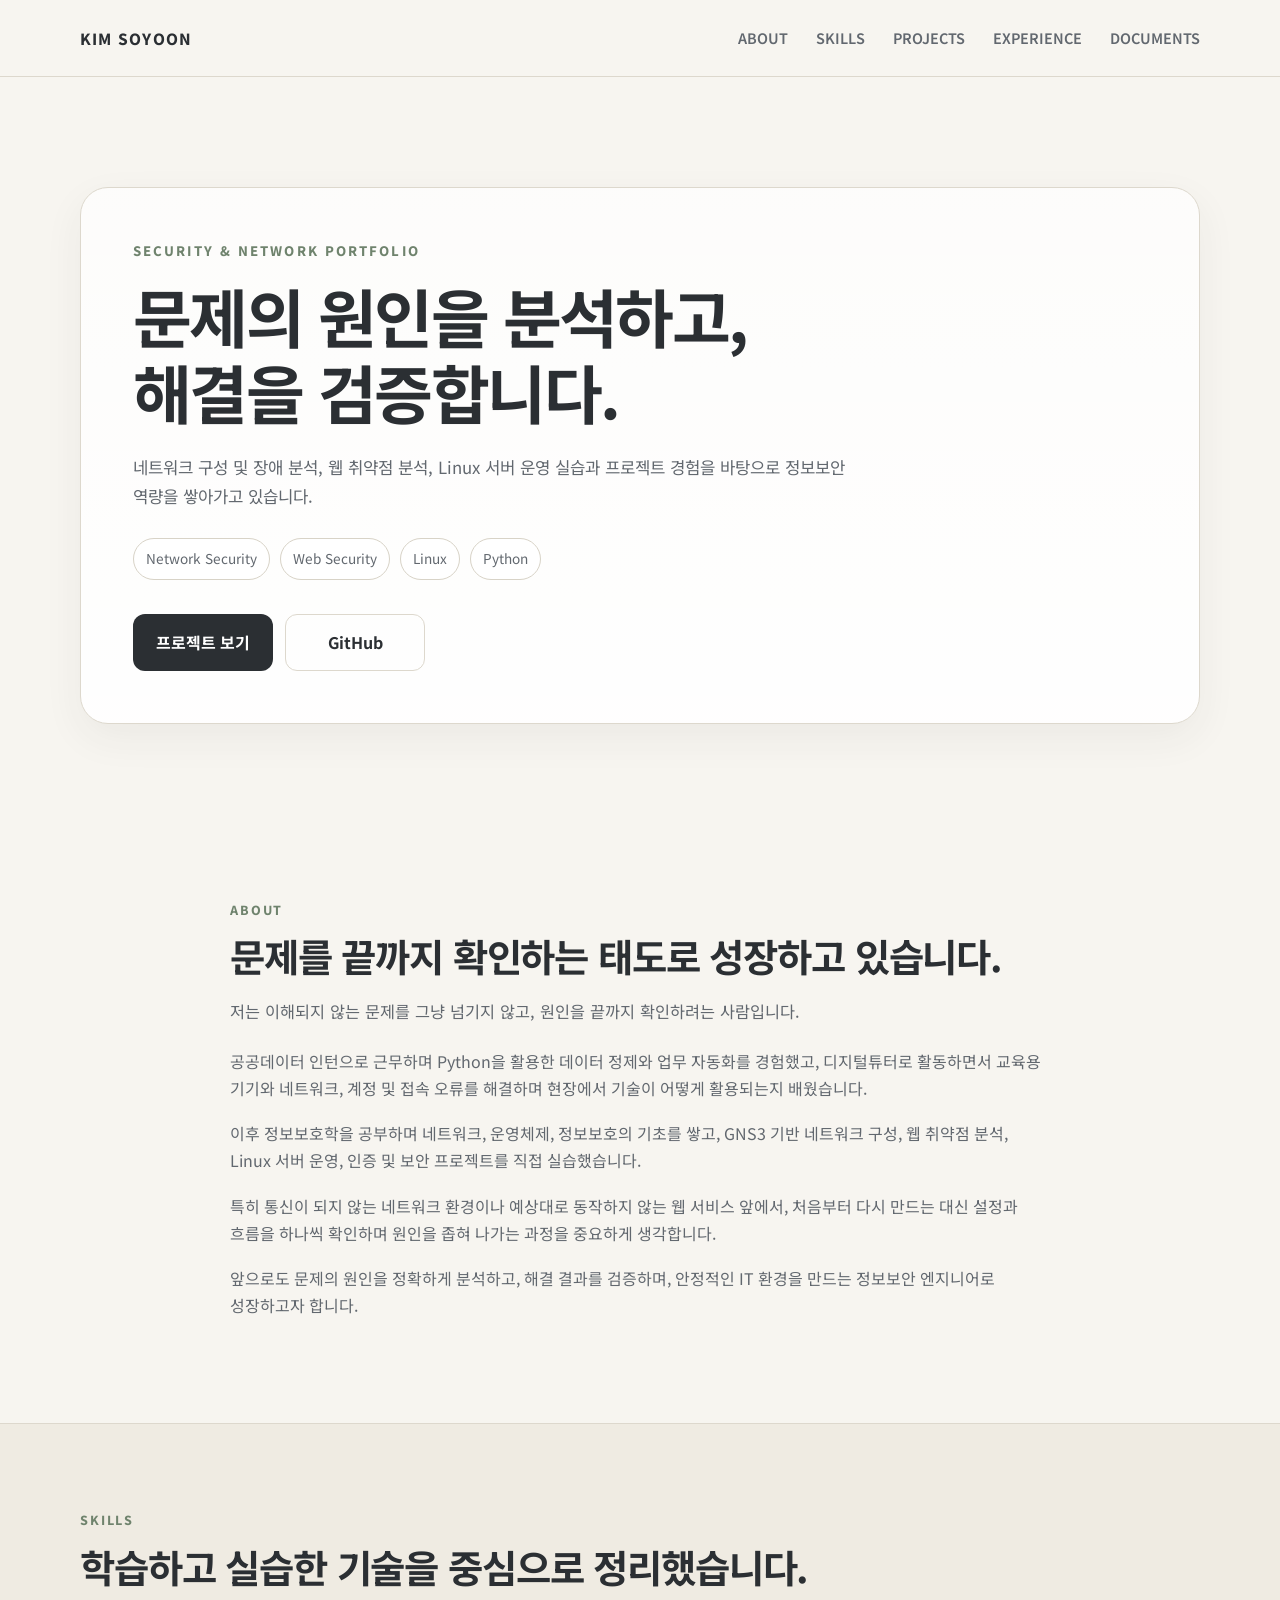
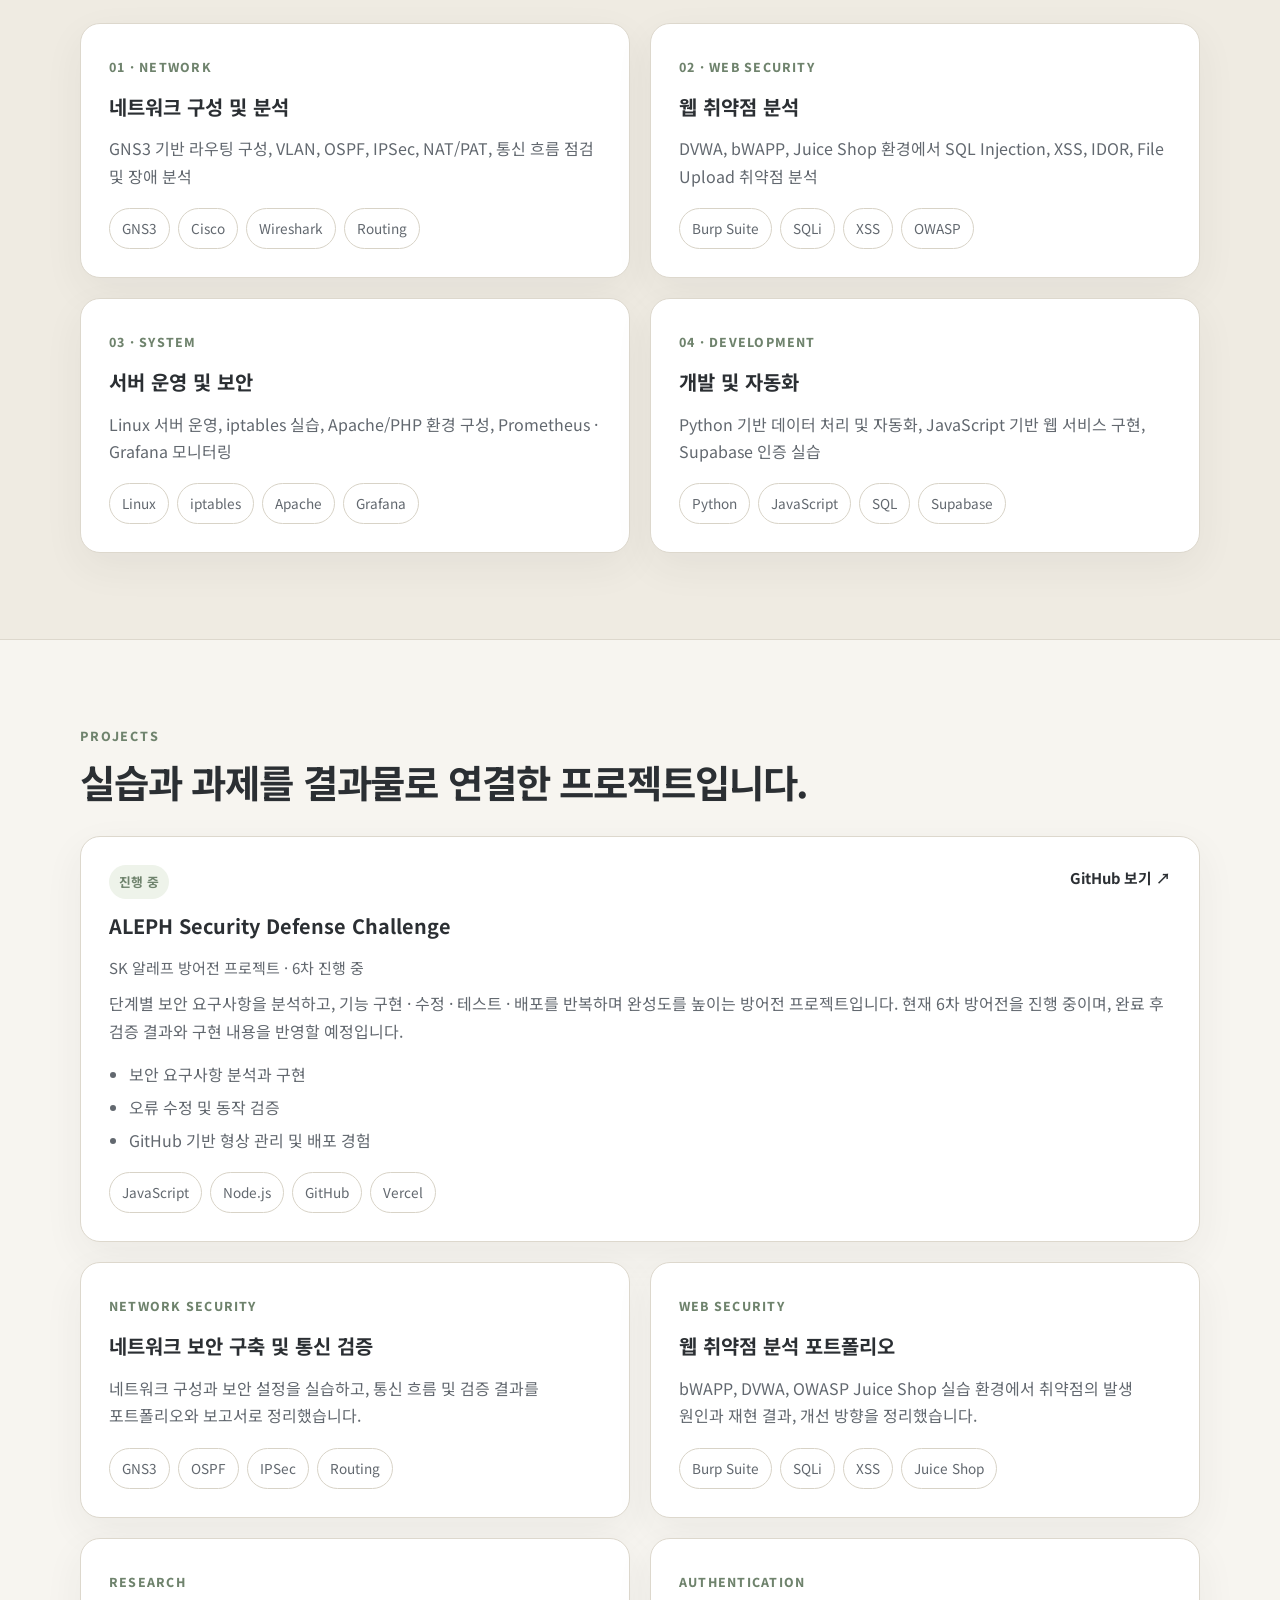
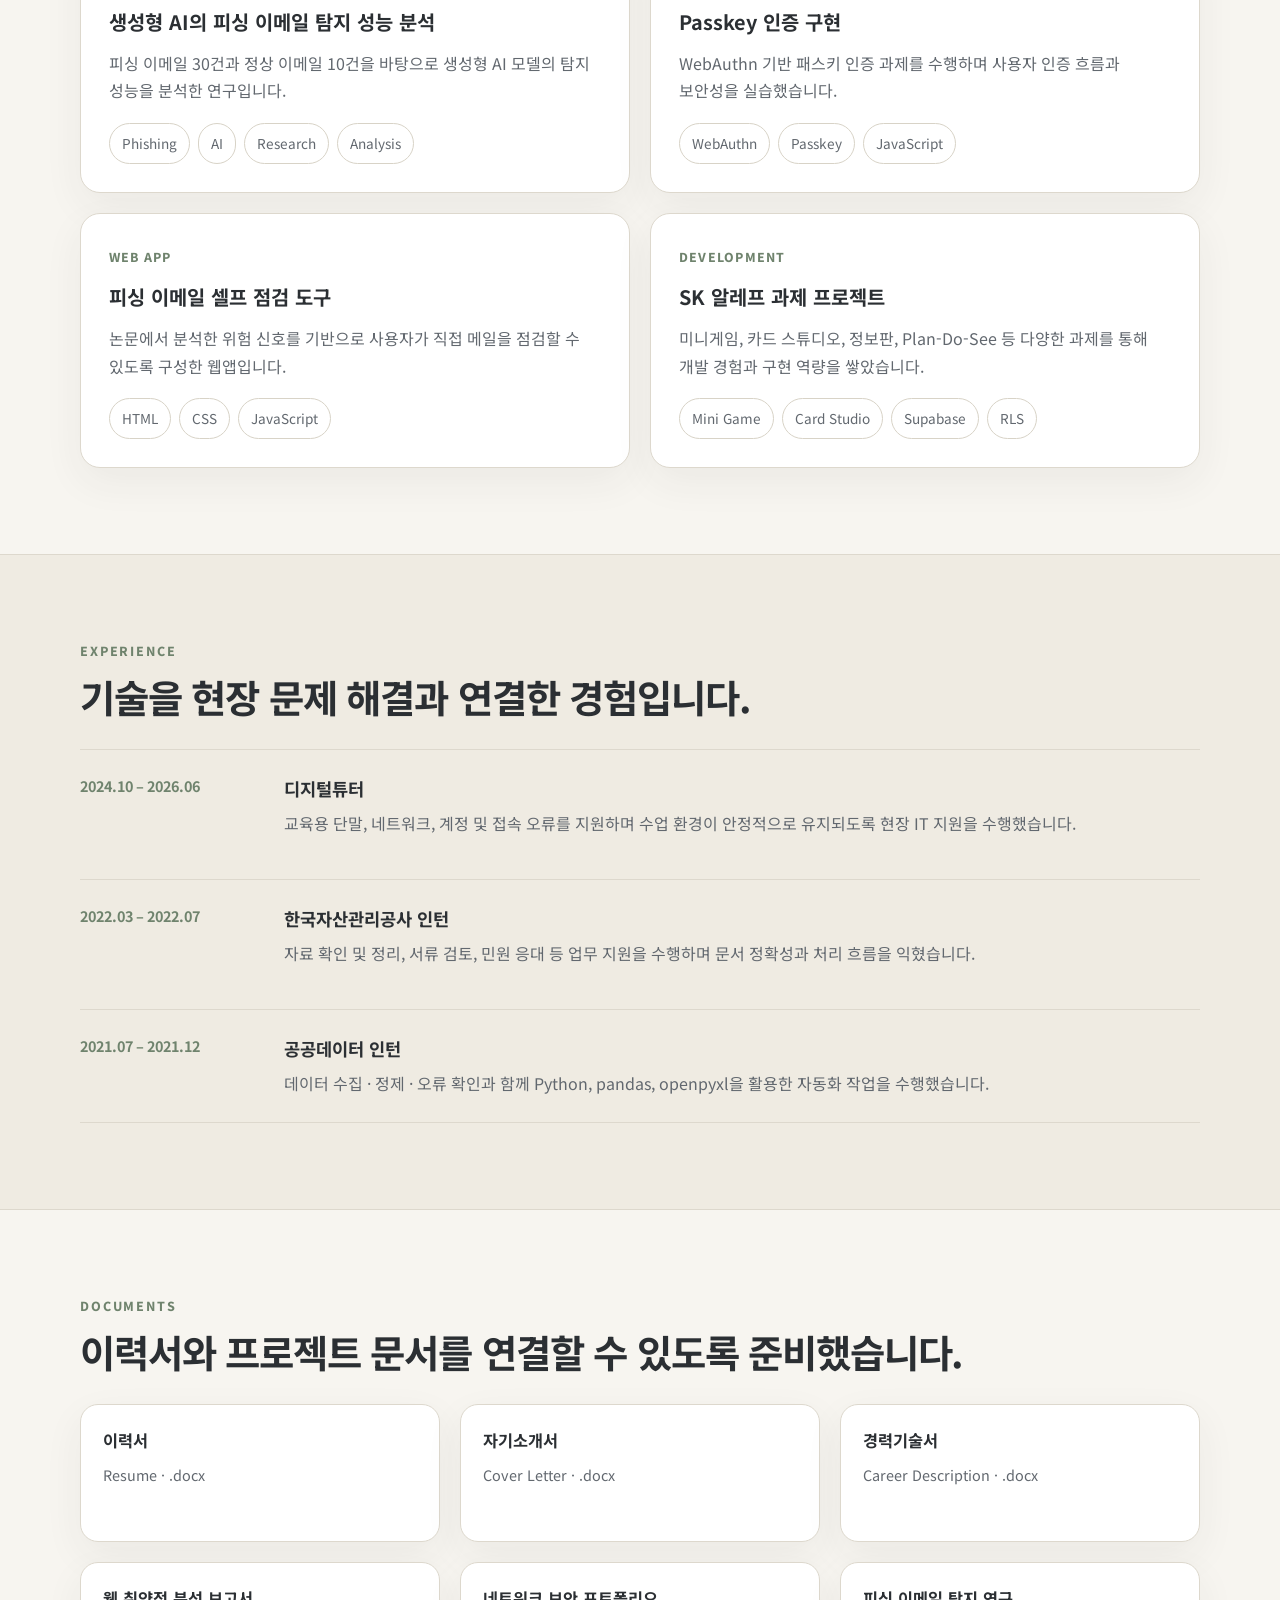
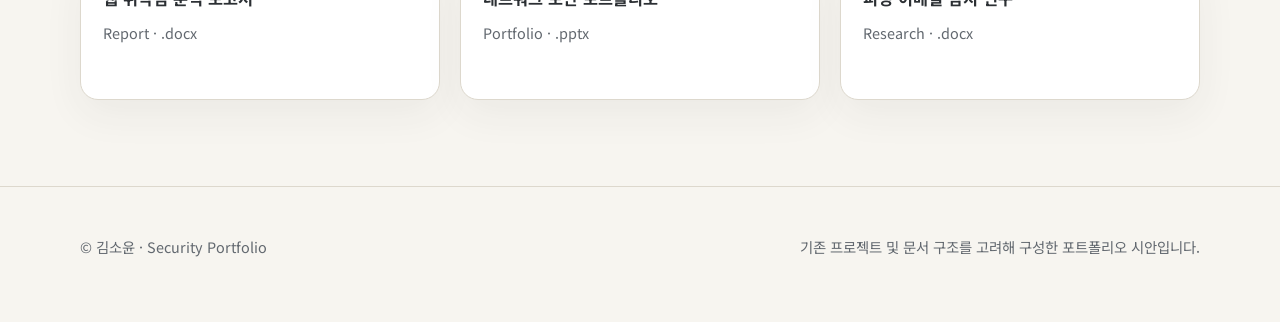
==== index.html @ 85bc3707 "Add files via upload" ====
<!DOCTYPE html>
<html lang="ko">
<head>
  <meta charset="UTF-8" />
  <meta name="viewport" content="width=device-width, initial-scale=1.0" />
  <title>김소윤 | Security Portfolio</title>
  <meta name="description" content="김소윤의 정보보안 포트폴리오 — 네트워크 보안, 웹 취약점 분석, 보안 프로젝트, 실습 경험" />
  <link rel="preconnect" href="https://fonts.googleapis.com" />
  <link rel="preconnect" href="https://fonts.gstatic.com" crossorigin />
  <link href="https://fonts.googleapis.com/css2?family=Noto+Sans+KR:wght@400;500;600;700;800&display=swap" rel="stylesheet" />
  <link rel="stylesheet" href="style.css" />
</head>
<body>
  <header class="site-header">
    <div class="container header-inner">
      <a href="#home" class="logo">KIM SOYOON</a>
      <button class="menu-toggle" id="menuToggle" aria-label="메뉴 열기">☰</button>
      <nav class="nav" id="mainNav" aria-label="주요 메뉴">
        <a href="#about">ABOUT</a>
        <a href="#skills">SKILLS</a>
        <a href="#projects">PROJECTS</a>
        <a href="#experience">EXPERIENCE</a>
        <a href="#documents">DOCUMENTS</a>
      </nav>
    </div>
  </header>

  <main>
    <section class="hero" id="home">
      <div class="container hero-inner">
        <p class="eyebrow">SECURITY &amp; NETWORK PORTFOLIO</p>
        <h1>문제의 원인을 분석하고,<br />해결을 검증합니다.</h1>
        <p class="hero-desc">
          네트워크 구성 및 장애 분석, 웹 취약점 분석, Linux 서버 운영 실습과 프로젝트 경험을 바탕으로
          정보보안 역량을 쌓아가고 있습니다.
        </p>
        <div class="hero-tags" aria-label="주요 키워드">
          <span>Network Security</span>
          <span>Web Security</span>
          <span>Linux</span>
          <span>Python</span>
        </div>
        <div class="hero-actions">
          <a class="btn btn-primary" href="#projects">프로젝트 보기</a>
          <a class="btn btn-secondary" href="https://github.com/Soyoon0608" target="_blank" rel="noopener noreferrer">GitHub</a>
        </div>
      </div>
    </section>

    <section class="section" id="about">
      <div class="container narrow">
        <p class="section-label">ABOUT</p>
        <h2>문제를 끝까지 확인하는 태도로 성장하고 있습니다.</h2>
        <p class="section-intro">
          저는 이해되지 않는 문제를 그냥 넘기지 않고, 원인을 끝까지 확인하려는 사람입니다.
        </p>
        <div class="about-copy">
          <p>
            공공데이터 인턴으로 근무하며 Python을 활용한 데이터 정제와 업무 자동화를 경험했고,
            디지털튜터로 활동하면서 교육용 기기와 네트워크, 계정 및 접속 오류를 해결하며 현장에서 기술이 어떻게 활용되는지 배웠습니다.
          </p>
          <p>
            이후 정보보호학을 공부하며 네트워크, 운영체제, 정보보호의 기초를 쌓고,
            GNS3 기반 네트워크 구성, 웹 취약점 분석, Linux 서버 운영, 인증 및 보안 프로젝트를 직접 실습했습니다.
          </p>
          <p>
            특히 통신이 되지 않는 네트워크 환경이나 예상대로 동작하지 않는 웹 서비스 앞에서,
            처음부터 다시 만드는 대신 설정과 흐름을 하나씩 확인하며 원인을 좁혀 나가는 과정을 중요하게 생각합니다.
          </p>
          <p>
            앞으로도 문제의 원인을 정확하게 분석하고, 해결 결과를 검증하며,
            안정적인 IT 환경을 만드는 정보보안 엔지니어로 성장하고자 합니다.
          </p>
        </div>
      </div>
    </section>

    <section class="section section-soft" id="skills">
      <div class="container">
        <p class="section-label">SKILLS</p>
        <h2>학습하고 실습한 기술을 중심으로 정리했습니다.</h2>
        <div class="skills-grid">
          <article class="card skill-card">
            <span class="card-kicker">01 · NETWORK</span>
            <h3>네트워크 구성 및 분석</h3>
            <p>GNS3 기반 라우팅 구성, VLAN, OSPF, IPSec, NAT/PAT, 통신 흐름 점검 및 장애 분석</p>
            <ul class="chip-list">
              <li>GNS3</li><li>Cisco</li><li>Wireshark</li><li>Routing</li>
            </ul>
          </article>
          <article class="card skill-card">
            <span class="card-kicker">02 · WEB SECURITY</span>
            <h3>웹 취약점 분석</h3>
            <p>DVWA, bWAPP, Juice Shop 환경에서 SQL Injection, XSS, IDOR, File Upload 취약점 분석</p>
            <ul class="chip-list">
              <li>Burp Suite</li><li>SQLi</li><li>XSS</li><li>OWASP</li>
            </ul>
          </article>
          <article class="card skill-card">
            <span class="card-kicker">03 · SYSTEM</span>
            <h3>서버 운영 및 보안</h3>
            <p>Linux 서버 운영, iptables 실습, Apache/PHP 환경 구성, Prometheus · Grafana 모니터링</p>
            <ul class="chip-list">
              <li>Linux</li><li>iptables</li><li>Apache</li><li>Grafana</li>
            </ul>
          </article>
          <article class="card skill-card">
            <span class="card-kicker">04 · DEVELOPMENT</span>
            <h3>개발 및 자동화</h3>
            <p>Python 기반 데이터 처리 및 자동화, JavaScript 기반 웹 서비스 구현, Supabase 인증 실습</p>
            <ul class="chip-list">
              <li>Python</li><li>JavaScript</li><li>SQL</li><li>Supabase</li>
            </ul>
          </article>
        </div>
      </div>
    </section>

    <section class="section" id="projects">
      <div class="container">
        <p class="section-label">PROJECTS</p>
        <h2>실습과 과제를 결과물로 연결한 프로젝트입니다.</h2>

        <article class="card featured-project">
          <div class="featured-head">
            <div>
              <span class="project-status">진행 중</span>
              <h3>ALEPH Security Defense Challenge</h3>
              <p class="project-sub">SK 알레프 방어전 프로젝트 · 6차 진행 중</p>
            </div>
            <a class="text-link" href="https://github.com/Soyoon0608/aleph-defense-starter" target="_blank" rel="noopener noreferrer">GitHub 보기 ↗</a>
          </div>
          <p>
            단계별 보안 요구사항을 분석하고, 기능 구현 · 수정 · 테스트 · 배포를 반복하며 완성도를 높이는 방어전 프로젝트입니다.
            현재 6차 방어전을 진행 중이며, 완료 후 검증 결과와 구현 내용을 반영할 예정입니다.
          </p>
          <ul class="bullet-list">
            <li>보안 요구사항 분석과 구현</li>
            <li>오류 수정 및 동작 검증</li>
            <li>GitHub 기반 형상 관리 및 배포 경험</li>
          </ul>
          <ul class="chip-list">
            <li>JavaScript</li><li>Node.js</li><li>GitHub</li><li>Vercel</li>
          </ul>
        </article>

        <div class="project-grid">
          <article class="card project-card">
            <span class="card-kicker">NETWORK SECURITY</span>
            <h3>네트워크 보안 구축 및 통신 검증</h3>
            <p>네트워크 구성과 보안 설정을 실습하고, 통신 흐름 및 검증 결과를 포트폴리오와 보고서로 정리했습니다.</p>
            <ul class="chip-list"><li>GNS3</li><li>OSPF</li><li>IPSec</li><li>Routing</li></ul>
          </article>

          <article class="card project-card">
            <span class="card-kicker">WEB SECURITY</span>
            <h3>웹 취약점 분석 포트폴리오</h3>
            <p>bWAPP, DVWA, OWASP Juice Shop 실습 환경에서 취약점의 발생 원인과 재현 결과, 개선 방향을 정리했습니다.</p>
            <ul class="chip-list"><li>Burp Suite</li><li>SQLi</li><li>XSS</li><li>Juice Shop</li></ul>
          </article>

          <article class="card project-card">
            <span class="card-kicker">RESEARCH</span>
            <h3>생성형 AI의 피싱 이메일 탐지 성능 분석</h3>
            <p>피싱 이메일 30건과 정상 이메일 10건을 바탕으로 생성형 AI 모델의 탐지 성능을 분석한 연구입니다.</p>
            <ul class="chip-list"><li>Phishing</li><li>AI</li><li>Research</li><li>Analysis</li></ul>
          </article>

          <article class="card project-card">
            <span class="card-kicker">AUTHENTICATION</span>
            <h3>Passkey 인증 구현</h3>
            <p>WebAuthn 기반 패스키 인증 과제를 수행하며 사용자 인증 흐름과 보안성을 실습했습니다.</p>
            <ul class="chip-list"><li>WebAuthn</li><li>Passkey</li><li>JavaScript</li></ul>
          </article>

          <article class="card project-card">
            <span class="card-kicker">WEB APP</span>
            <h3>피싱 이메일 셀프 점검 도구</h3>
            <p>논문에서 분석한 위험 신호를 기반으로 사용자가 직접 메일을 점검할 수 있도록 구성한 웹앱입니다.</p>
            <ul class="chip-list"><li>HTML</li><li>CSS</li><li>JavaScript</li></ul>
          </article>

          <article class="card project-card">
            <span class="card-kicker">DEVELOPMENT</span>
            <h3>SK 알레프 과제 프로젝트</h3>
            <p>미니게임, 카드 스튜디오, 정보판, Plan-Do-See 등 다양한 과제를 통해 개발 경험과 구현 역량을 쌓았습니다.</p>
            <ul class="chip-list"><li>Mini Game</li><li>Card Studio</li><li>Supabase</li><li>RLS</li></ul>
          </article>
        </div>
      </div>
    </section>

    <section class="section section-soft" id="experience">
      <div class="container">
        <p class="section-label">EXPERIENCE</p>
        <h2>기술을 현장 문제 해결과 연결한 경험입니다.</h2>
        <div class="timeline">
          <article class="timeline-item">
            <div class="timeline-date">2024.10 – 2026.06</div>
            <div class="timeline-content">
              <h3>디지털튜터</h3>
              <p>교육용 단말, 네트워크, 계정 및 접속 오류를 지원하며 수업 환경이 안정적으로 유지되도록 현장 IT 지원을 수행했습니다.</p>
            </div>
          </article>
          <article class="timeline-item">
            <div class="timeline-date">2022.03 – 2022.07</div>
            <div class="timeline-content">
              <h3>한국자산관리공사 인턴</h3>
              <p>자료 확인 및 정리, 서류 검토, 민원 응대 등 업무 지원을 수행하며 문서 정확성과 처리 흐름을 익혔습니다.</p>
            </div>
          </article>
          <article class="timeline-item">
            <div class="timeline-date">2021.07 – 2021.12</div>
            <div class="timeline-content">
              <h3>공공데이터 인턴</h3>
              <p>데이터 수집 · 정제 · 오류 확인과 함께 Python, pandas, openpyxl을 활용한 자동화 작업을 수행했습니다.</p>
            </div>
          </article>
        </div>
      </div>
    </section>

    <section class="section" id="documents">
      <div class="container">
        <p class="section-label">DOCUMENTS</p>
        <h2>이력서와 프로젝트 문서를 연결할 수 있도록 준비했습니다.</h2>
        <div class="docs-grid">
          <a class="doc-card" href="./documents/이력서.docx">
            <strong>이력서</strong>
            <span>Resume · .docx</span>
          </a>
          <a class="doc-card" href="./documents/자기소개서.docx">
            <strong>자기소개서</strong>
            <span>Cover Letter · .docx</span>
          </a>
          <a class="doc-card" href="./documents/경력기술서.docx">
            <strong>경력기술서</strong>
            <span>Career Description · .docx</span>
          </a>
          <a class="doc-card" href="./documents/김소윤_웹취약점분석_최종보고서.docx">
            <strong>웹 취약점 분석 보고서</strong>
            <span>Report · .docx</span>
          </a>
          <a class="doc-card" href="./documents/네트워크보안_포트폴리오.pptx">
            <strong>네트워크 보안 포트폴리오</strong>
            <span>Portfolio · .pptx</span>
          </a>
          <a class="doc-card" href="./documents/10번_대표작_생성형AI피싱이메일탐지성능분석.docx">
            <strong>피싱 이메일 탐지 연구</strong>
            <span>Research · .docx</span>
          </a>
        </div>
      </div>
    </section>
  </main>

  <footer class="site-footer">
    <div class="container footer-inner">
      <p>© 김소윤 · Security Portfolio</p>
      <p>기존 프로젝트 및 문서 구조를 고려해 구성한 포트폴리오 시안입니다.</p>
    </div>
  </footer>

  <script src="script.js"></script>
</body>
</html>
---- style.css ----
:root {
  --bg: #f7f5f0;
  --bg-soft: #efebe2;
  --surface: #ffffff;
  --text: #2b2f33;
  --text-soft: #62686f;
  --line: #ddd8cd;
  --accent: #899b87;
  --accent-deep: #6f836d;
  --shadow: 0 14px 40px rgba(43, 47, 51, 0.06);
  --radius: 20px;
}

* { box-sizing: border-box; }
html { scroll-behavior: smooth; }
body {
  margin: 0;
  font-family: "Noto Sans KR", system-ui, sans-serif;
  background: var(--bg);
  color: var(--text);
  line-height: 1.7;
  word-break: keep-all;
}
a { color: inherit; text-decoration: none; }
img { max-width: 100%; }
button { font: inherit; }

.container { width: min(1120px, calc(100% - 40px)); margin: 0 auto; }
.narrow { width: min(820px, calc(100% - 40px)); }

.site-header {
  position: sticky; top: 0; z-index: 1000;
  background: rgba(247,245,240,0.92);
  backdrop-filter: blur(10px);
  border-bottom: 1px solid var(--line);
}
.header-inner {
  display: flex; align-items: center; justify-content: space-between;
  min-height: 76px;
}
.logo {
  font-weight: 800; letter-spacing: 0.08em; font-size: 0.96rem;
}
.nav {
  display: flex; align-items: center; gap: 28px;
}
.nav a {
  font-size: 0.9rem; color: var(--text-soft); font-weight: 600;
}
.nav a:hover { color: var(--text); }
.menu-toggle {
  display: none; border: 0; background: transparent; font-size: 1.4rem; cursor: pointer;
}

.hero {
  padding: 110px 0 90px;
}
.hero-inner {
  padding: 52px;
  background: linear-gradient(180deg, rgba(255,255,255,0.72), rgba(255,255,255,0.95));
  border: 1px solid var(--line);
  border-radius: 28px;
  box-shadow: var(--shadow);
}
.eyebrow {
  margin: 0 0 16px; color: var(--accent-deep); font-size: 0.82rem; font-weight: 800; letter-spacing: 0.16em;
}
.hero h1 {
  margin: 0; font-size: clamp(2.4rem, 5vw, 4.6rem); line-height: 1.18; letter-spacing: -0.04em;
}
.hero-desc {
  max-width: 760px; margin: 24px 0 0; font-size: 1.05rem; color: var(--text-soft);
}
.hero-tags {
  display: flex; flex-wrap: wrap; gap: 10px; margin-top: 28px;
}
.hero-tags span, .chip-list li {
  display: inline-flex; align-items: center;
  padding: 8px 12px;
  border-radius: 999px;
  border: 1px solid #d8d3c7;
  background: #fff;
  color: var(--text-soft);
  font-size: 0.85rem;
}
.hero-actions {
  display: flex; gap: 12px; margin-top: 34px;
}
.btn {
  display: inline-flex; align-items: center; justify-content: center;
  min-width: 140px; padding: 14px 18px; border-radius: 12px; font-weight: 700; transition: 0.2s ease;
}
.btn-primary {
  background: var(--text); color: #fff;
}
.btn-primary:hover { background: #1e2125; }
.btn-secondary {
  background: transparent; border: 1px solid var(--line); color: var(--text);
}
.btn-secondary:hover { background: #fff; }

.section { padding: 86px 0; }
.section-soft { background: var(--bg-soft); border-top: 1px solid var(--line); border-bottom: 1px solid var(--line); }
.section-label {
  margin: 0 0 10px; color: var(--accent-deep); font-size: 0.78rem; font-weight: 800; letter-spacing: 0.15em;
}
.section h2 {
  margin: 0 0 18px; font-size: clamp(1.7rem, 3vw, 2.6rem); line-height: 1.28; letter-spacing: -0.03em;
}
.section-intro { color: var(--text-soft); font-size: 1.02rem; margin-bottom: 22px; }
.about-copy p { margin: 0 0 18px; color: var(--text-soft); }

.skills-grid, .project-grid, .docs-grid {
  display: grid; gap: 20px;
}
.skills-grid { grid-template-columns: repeat(2, minmax(0, 1fr)); margin-top: 32px; }
.project-grid { grid-template-columns: repeat(2, minmax(0, 1fr)); margin-top: 20px; }
.docs-grid { grid-template-columns: repeat(3, minmax(0, 1fr)); margin-top: 28px; }

.card {
  background: var(--surface);
  border: 1px solid var(--line);
  border-radius: var(--radius);
  padding: 28px;
  box-shadow: var(--shadow);
}
.card-kicker {
  display: inline-block; margin-bottom: 12px; color: var(--accent-deep); font-size: 0.77rem; font-weight: 800; letter-spacing: 0.1em;
}
.card h3 { margin: 0 0 12px; font-size: 1.24rem; }
.card p { margin: 0; color: var(--text-soft); }
.chip-list {
  display: flex; flex-wrap: wrap; gap: 8px; list-style: none; padding: 0; margin: 18px 0 0;
}

.featured-project {
  margin-top: 30px;
}
.featured-head {
  display: flex; align-items: flex-start; justify-content: space-between; gap: 16px; margin-bottom: 10px;
}
.project-status {
  display: inline-block; padding: 6px 10px; border-radius: 999px; background: #eef3ea; color: var(--accent-deep); font-size: 0.8rem; font-weight: 700; margin-bottom: 10px;
}
.project-sub {
  margin-top: 4px !important; font-size: 0.94rem; color: var(--text-soft);
}
.text-link {
  font-size: 0.92rem; font-weight: 700; color: var(--text);
}
.text-link:hover { color: var(--accent-deep); }
.bullet-list {
  margin: 16px 0 0; padding-left: 20px; color: var(--text-soft);
}
.bullet-list li + li { margin-top: 6px; }

.timeline {
  margin-top: 28px; display: grid; gap: 18px;
}
.timeline-item {
  display: grid; grid-template-columns: 180px 1fr; gap: 24px;
  padding: 24px 0; border-top: 1px solid var(--line);
}
.timeline-item:last-child { border-bottom: 1px solid var(--line); }
.timeline-date { color: var(--accent-deep); font-size: 0.9rem; font-weight: 700; }
.timeline-content h3 { margin: 0 0 6px; font-size: 1.1rem; }
.timeline-content p { margin: 0; color: var(--text-soft); }

.doc-card {
  display: flex; flex-direction: column; gap: 8px; min-height: 138px;
  background: var(--surface); border: 1px solid var(--line); border-radius: 18px; padding: 22px; box-shadow: var(--shadow);
}
.doc-card strong { font-size: 1.02rem; }
.doc-card span { color: var(--text-soft); font-size: 0.9rem; }
.doc-card:hover { transform: translateY(-2px); }

.site-footer {
  padding: 34px 0 48px; border-top: 1px solid var(--line);
}
.footer-inner {
  display: flex; align-items: center; justify-content: space-between; gap: 14px; color: var(--text-soft); font-size: 0.9rem;
}

@media (max-width: 900px) {
  .skills-grid, .project-grid, .docs-grid { grid-template-columns: 1fr; }
  .timeline-item { grid-template-columns: 1fr; gap: 10px; }
  .featured-head, .footer-inner { flex-direction: column; align-items: flex-start; }
}

@media (max-width: 760px) {
  .menu-toggle { display: block; }
  .nav {
    display: none; position: absolute; top: 76px; left: 0; right: 0;
    background: var(--bg); border-bottom: 1px solid var(--line);
    padding: 14px 20px 18px; flex-direction: column; align-items: flex-start; gap: 14px;
  }
  .nav.open { display: flex; }
  .hero { padding: 92px 0 62px; }
  .hero-inner { padding: 30px 24px; }
  .hero-actions { flex-direction: column; }
  .btn { width: 100%; }
  .section { padding: 66px 0; }
}
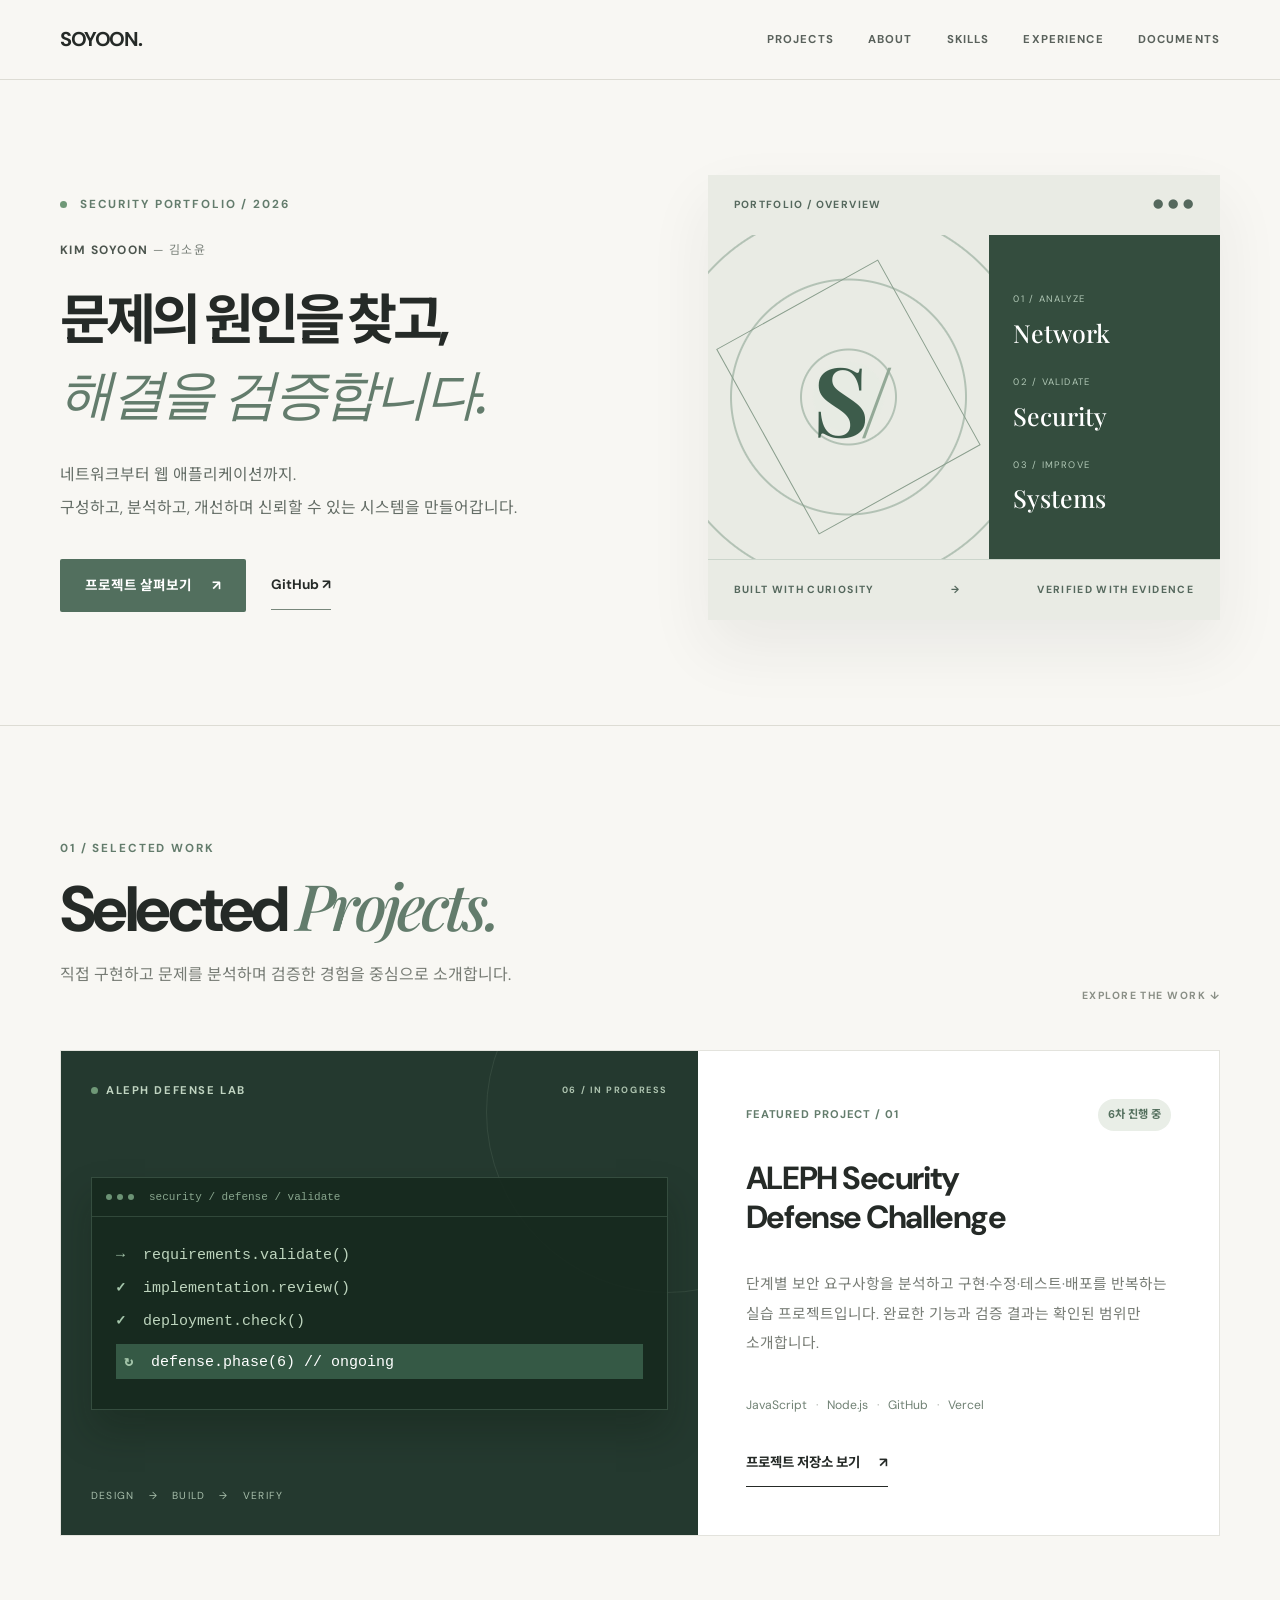
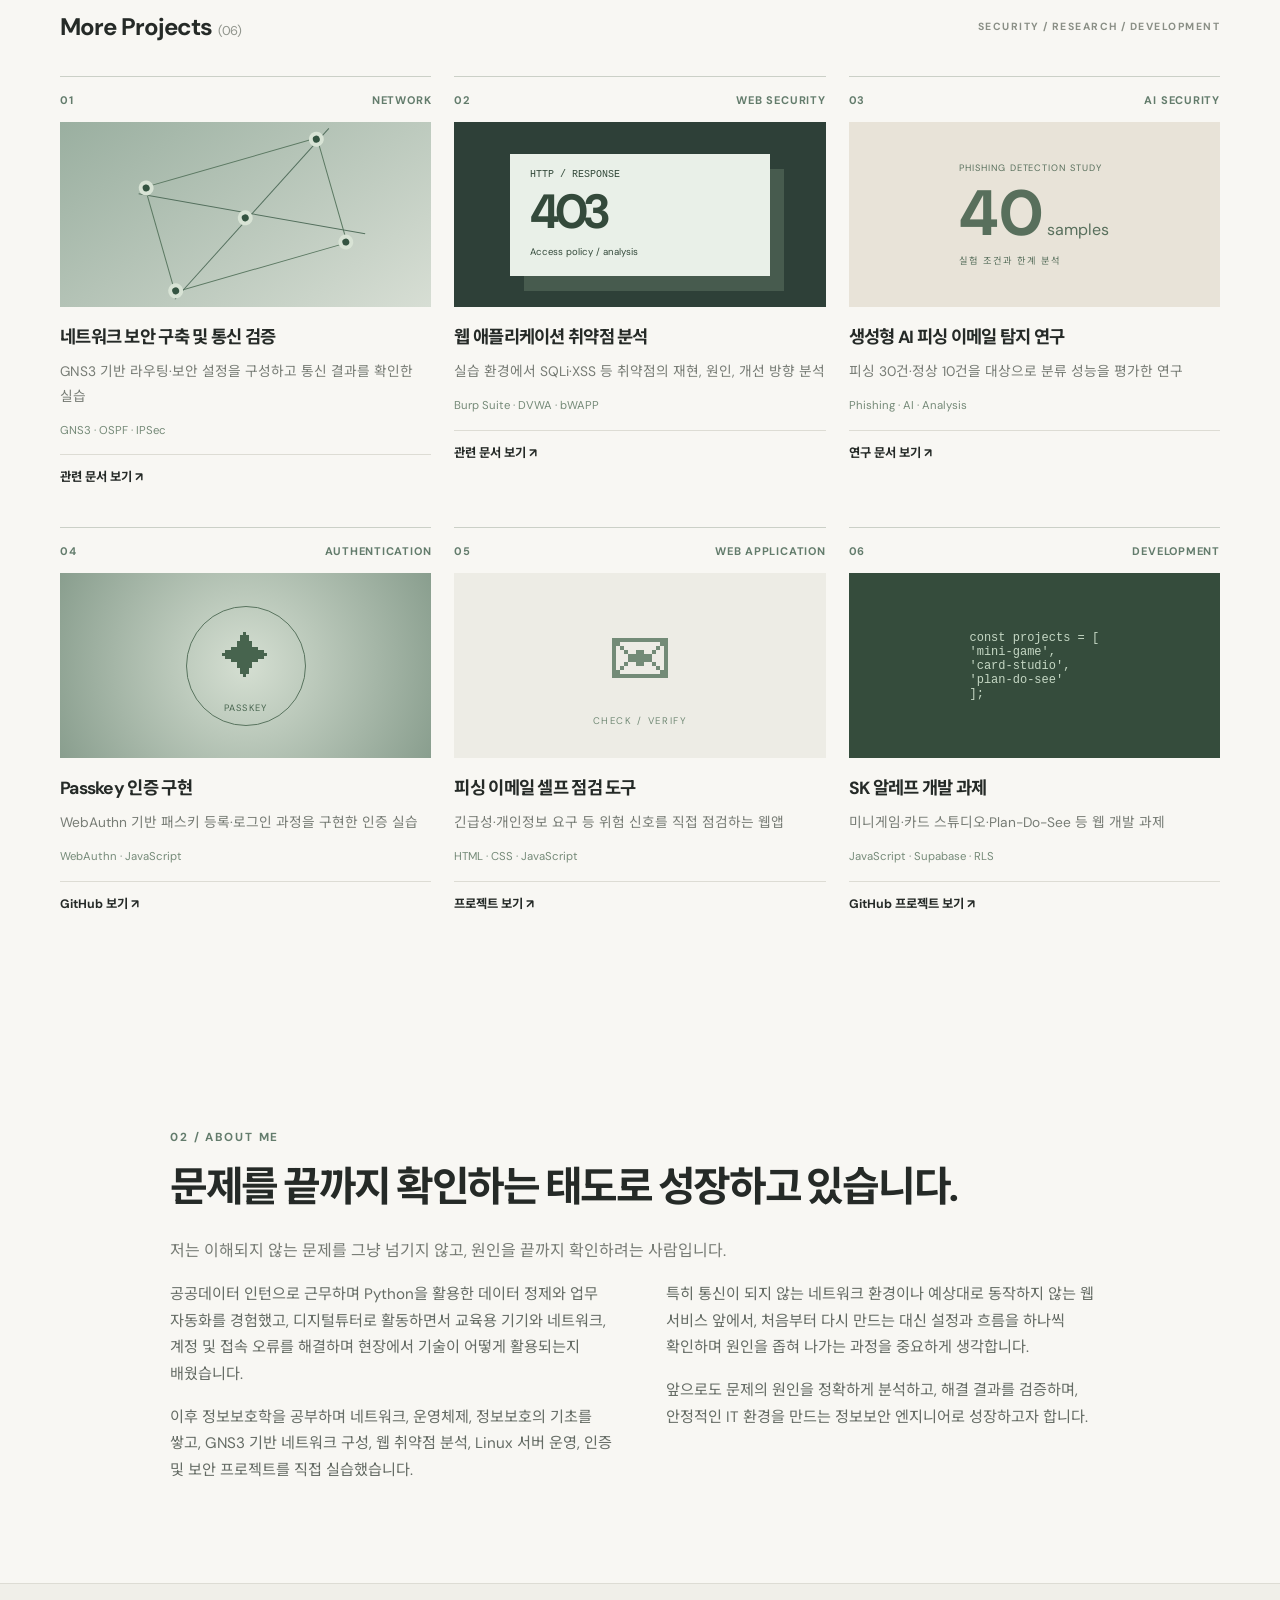
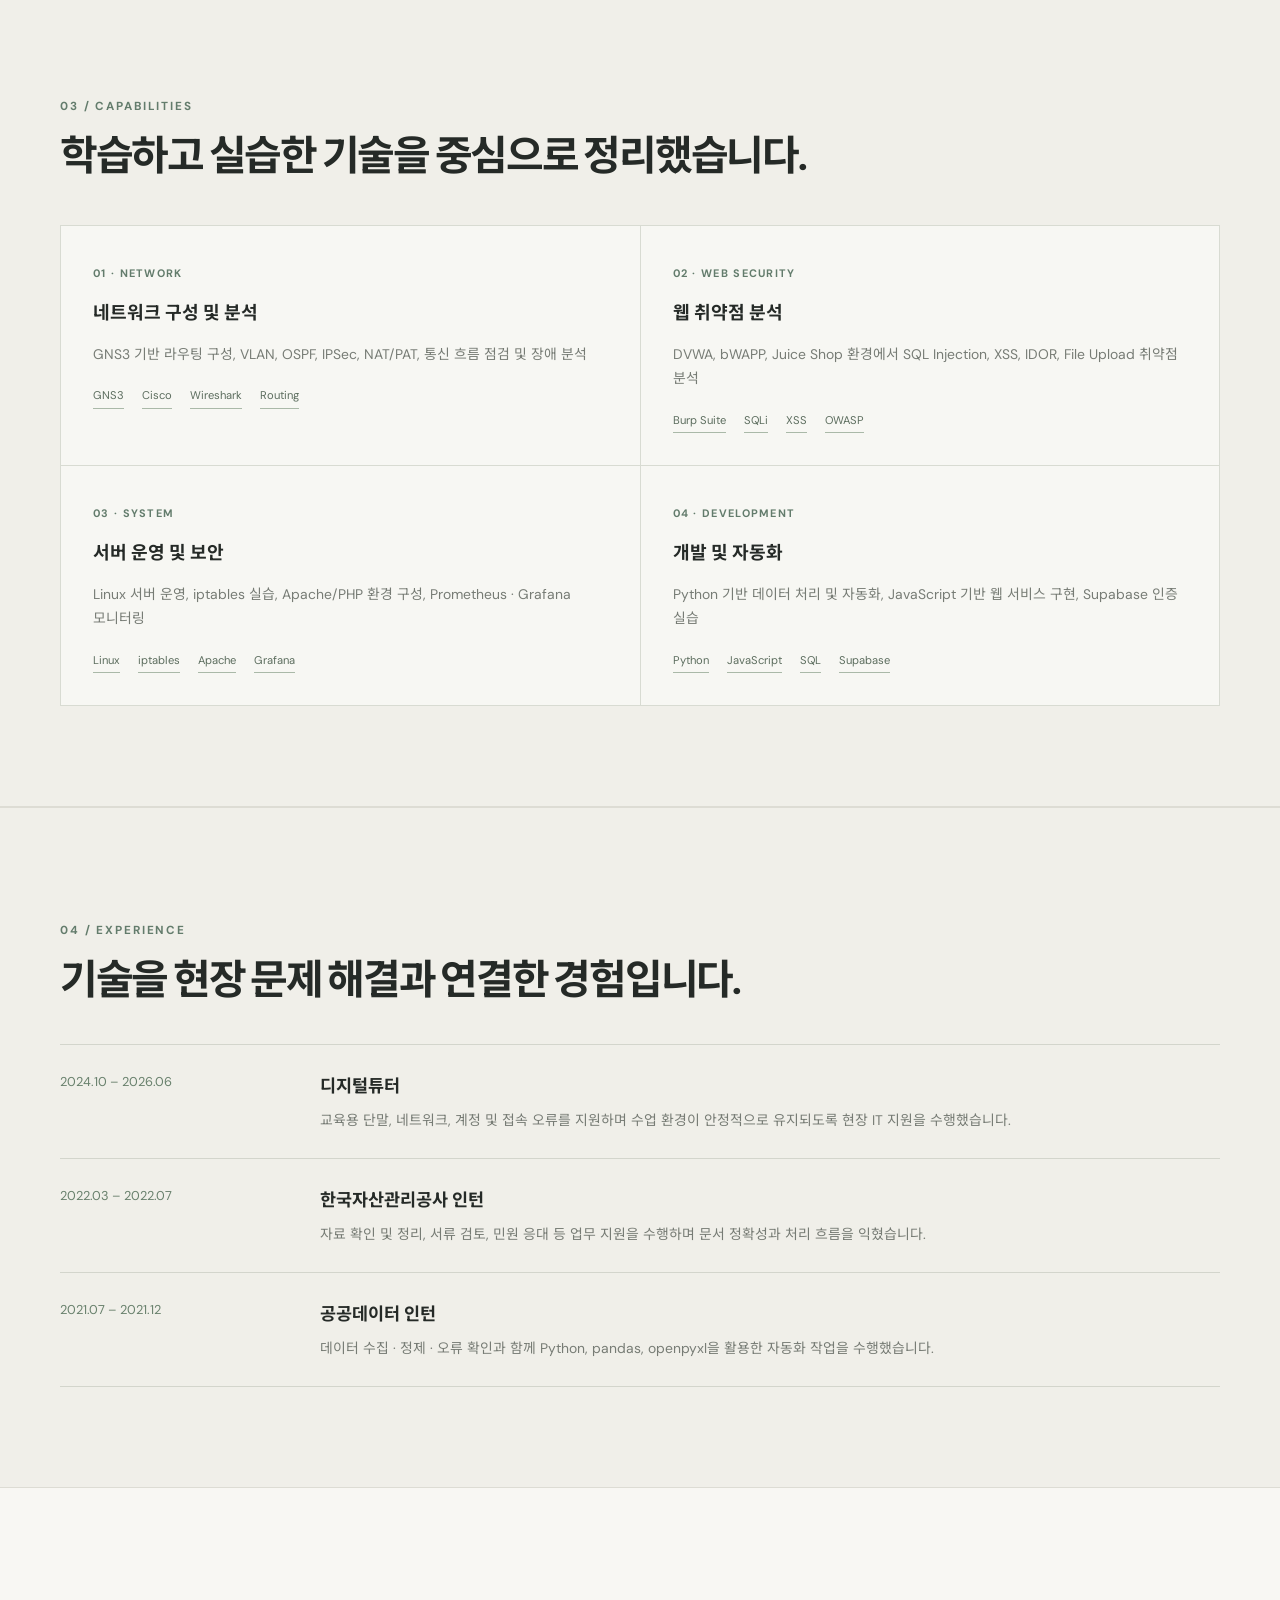
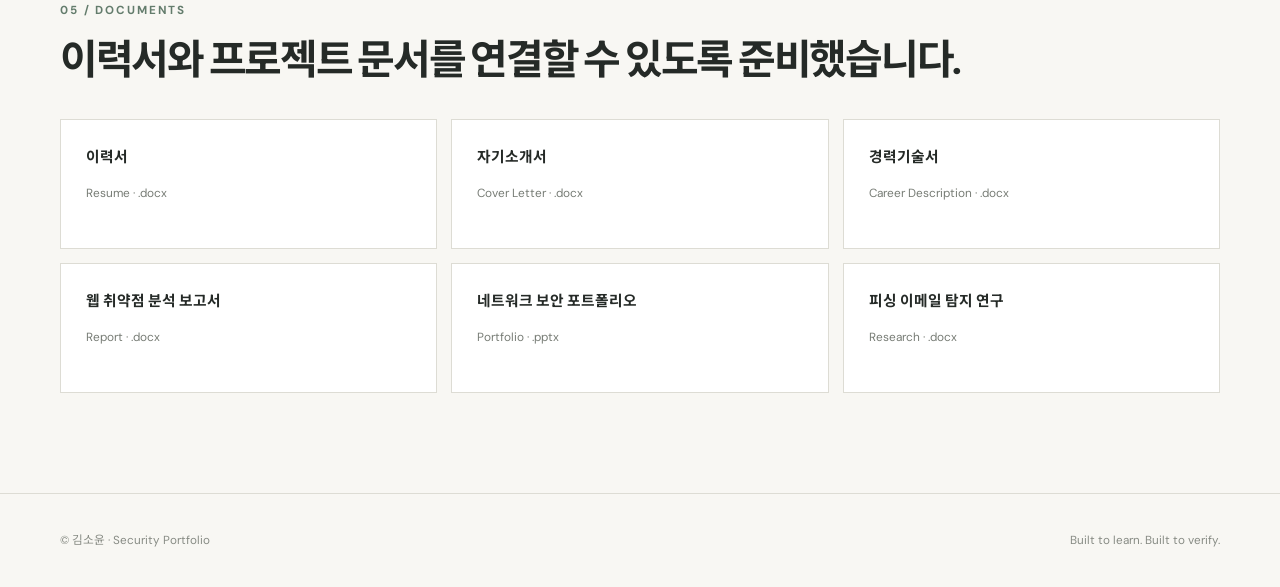
==== commit 110c7c3b: "Add files via upload" ====
--- a/index.html
+++ b/index.html
@@ -1,266 +1,164 @@
 <!DOCTYPE html>
+
 <html lang="ko">
 <head>
-  <meta charset="UTF-8" />
-  <meta name="viewport" content="width=device-width, initial-scale=1.0" />
-  <title>김소윤 | Security Portfolio</title>
-  <meta name="description" content="김소윤의 정보보안 포트폴리오 — 네트워크 보안, 웹 취약점 분석, 보안 프로젝트, 실습 경험" />
-  <link rel="preconnect" href="https://fonts.googleapis.com" />
-  <link rel="preconnect" href="https://fonts.gstatic.com" crossorigin />
-  <link href="https://fonts.googleapis.com/css2?family=Noto+Sans+KR:wght@400;500;600;700;800&display=swap" rel="stylesheet" />
-  <link rel="stylesheet" href="style.css" />
+<meta charset="utf-8"/>
+<meta content="width=device-width, initial-scale=1.0" name="viewport"/>
+<title>김소윤 | Security Portfolio</title>
+<meta content="김소윤의 정보보안 포트폴리오 — 네트워크 보안, 웹 취약점 분석, 보안 프로젝트, 실습 경험" name="description"/>
+<link href="https://fonts.googleapis.com" rel="preconnect"/>
+<link crossorigin="" href="https://fonts.gstatic.com" rel="preconnect"/>
+<link href="https://fonts.googleapis.com/css2?family=Noto+Sans+KR:wght@400;500;600;700;800&amp;display=swap" rel="stylesheet"/>
+<link href="style.css" rel="stylesheet"/>
 </head>
 <body>
-  <header class="site-header">
-    <div class="container header-inner">
-      <a href="#home" class="logo">KIM SOYOON</a>
-      <button class="menu-toggle" id="menuToggle" aria-label="메뉴 열기">☰</button>
-      <nav class="nav" id="mainNav" aria-label="주요 메뉴">
-        <a href="#about">ABOUT</a>
-        <a href="#skills">SKILLS</a>
-        <a href="#projects">PROJECTS</a>
-        <a href="#experience">EXPERIENCE</a>
-        <a href="#documents">DOCUMENTS</a>
-      </nav>
-    </div>
-  </header>
+<header class="site-header">
+<div class="container header-inner">
+<a class="logo" href="#home">SOYOON.</a>
+<button aria-label="메뉴 열기" class="menu-toggle" id="menuToggle">☰</button>
+<nav aria-label="주요 메뉴" class="nav" id="mainNav"><a href="#projects">PROJECTS</a><a href="#about">ABOUT</a><a href="#skills">SKILLS</a><a href="#experience">EXPERIENCE</a><a href="#documents">DOCUMENTS</a></nav>
+</div>
+</header>
+<main>
 
-  <main>
-    <section class="hero" id="home">
-      <div class="container hero-inner">
-        <p class="eyebrow">SECURITY &amp; NETWORK PORTFOLIO</p>
-        <h1>문제의 원인을 분석하고,<br />해결을 검증합니다.</h1>
-        <p class="hero-desc">
-          네트워크 구성 및 장애 분석, 웹 취약점 분석, Linux 서버 운영 실습과 프로젝트 경험을 바탕으로
-          정보보안 역량을 쌓아가고 있습니다.
-        </p>
-        <div class="hero-tags" aria-label="주요 키워드">
-          <span>Network Security</span>
-          <span>Web Security</span>
-          <span>Linux</span>
-          <span>Python</span>
-        </div>
-        <div class="hero-actions">
-          <a class="btn btn-primary" href="#projects">프로젝트 보기</a>
-          <a class="btn btn-secondary" href="https://github.com/Soyoon0608" target="_blank" rel="noopener noreferrer">GitHub</a>
-        </div>
-      </div>
-    </section>
 
-    <section class="section" id="about">
-      <div class="container narrow">
-        <p class="section-label">ABOUT</p>
-        <h2>문제를 끝까지 확인하는 태도로 성장하고 있습니다.</h2>
-        <p class="section-intro">
+
+
+
+
+<section class="hero" id="home">
+<div class="container hero-inner"><div class="hero-copy"><p class="eyebrow"><span class="dot"></span> SECURITY PORTFOLIO / 2026</p><p class="hero-name">KIM SOYOON <span>— 김소윤</span></p><h1>문제의 원인을 찾고,<br/><em>해결을 검증합니다.</em></h1><p class="hero-desc">네트워크부터 웹 애플리케이션까지.<br/>구성하고, 분석하고, 개선하며 신뢰할 수 있는 시스템을 만들어갑니다.</p><div class="hero-actions"><a class="btn btn-primary" href="#projects">프로젝트 살펴보기 <span>↗</span></a><a class="btn btn-text" href="https://github.com/Soyoon0608" rel="noopener noreferrer" target="_blank">GitHub ↗</a></div></div><div aria-label="보안 프로젝트를 상징하는 그래픽" class="hero-art"><div class="art-top"><span>PORTFOLIO / OVERVIEW</span><span>● ● ●</span></div><div class="art-grid"><div class="art-orbit"><div class="orbit-center">S<span>/</span></div></div><div class="art-code"><span>01 / ANALYZE</span><strong>Network</strong><span>02 / VALIDATE</span><strong>Security</strong><span>03 / IMPROVE</span><strong>Systems</strong></div></div><div class="art-bottom">BUILT WITH CURIOSITY <span>→</span> VERIFIED WITH EVIDENCE</div></div></div>
+</section><section class="section" id="projects"><div class="container"><div class="section-heading"><div><p class="section-label">01 / SELECTED WORK</p><h2>Selected <em>Projects.</em></h2><p class="section-lead">직접 구현하고 문제를 분석하며 검증한 경험을 중심으로 소개합니다.</p></div><span class="heading-side">EXPLORE THE WORK ↓</span></div><article class="featured"><div class="featured-visual"><div class="visual-top"><span class="live-dot"></span> ALEPH DEFENSE LAB <span class="visual-step">06 / IN PROGRESS</span></div><div class="terminal"><div class="terminal-bar"><i></i><i></i><i></i><span>security / defense / validate</span></div><div class="terminal-lines"><span><b>→</b> requirements.validate()</span><span><b>✓</b> implementation.review()</span><span><b>✓</b> deployment.check()</span><span class="terminal-highlight"><b>↻</b> defense.phase(6) // ongoing</span></div></div><div class="visual-foot">DESIGN <span>→</span> BUILD <span>→</span> VERIFY</div></div><div class="featured-copy"><div class="feature-meta"><span>FEATURED PROJECT / 01</span><span class="status">6차 진행 중</span></div><h3>ALEPH Security<br/>Defense Challenge</h3><p>단계별 보안 요구사항을 분석하고 구현·수정·테스트·배포를 반복하는 실습 프로젝트입니다. 완료한 기능과 검증 결과는 확인된 범위만 소개합니다.</p><div class="feature-tags">JavaScript <span>·</span> Node.js <span>·</span> GitHub <span>·</span> Vercel</div><a class="feature-link" href="https://github.com/Soyoon0608/aleph-defense-starter" rel="noopener noreferrer" target="_blank">프로젝트 저장소 보기 <span>↗</span></a></div></article><div class="project-heading"><h3>More Projects <span>(06)</span></h3><span>SECURITY / RESEARCH / DEVELOPMENT</span></div><div class="project-gallery"><article class="project-tile"><div class="tile-mark">01 <span>NETWORK</span></div><div class="tile-visual tile-network"><div class="network-nodes"><span></span><span></span><span></span><span></span><span></span></div></div><h4>네트워크 보안 구축 및 통신 검증</h4><p>GNS3 기반 라우팅·보안 설정을 구성하고 통신 결과를 확인한 실습</p><small>GNS3 · OSPF · IPSec</small><a href="./documents/네트워크보안_포트폴리오.pptx">관련 문서 보기 ↗</a></article><article class="project-tile"><div class="tile-mark">02 <span>WEB SECURITY</span></div><div class="tile-visual tile-web"><div class="web-window"><span>HTTP / RESPONSE</span><strong>403</strong><small>Access policy / analysis</small></div></div><h4>웹 애플리케이션 취약점 분석</h4><p>실습 환경에서 SQLi·XSS 등 취약점의 재현, 원인, 개선 방향 분석</p><small>Burp Suite · DVWA · bWAPP</small><a href="./documents/김소윤_웹취약점분석_최종보고서.docx">관련 문서 보기 ↗</a></article><article class="project-tile"><div class="tile-mark">03 <span>AI SECURITY</span></div><div class="tile-visual tile-ai"><div class="ai-stat"><span>PHISHING DETECTION STUDY</span><strong>40<small> samples</small></strong><span>실험 조건과 한계 분석</span></div></div><h4>생성형 AI 피싱 이메일 탐지 연구</h4><p>피싱 30건·정상 10건을 대상으로 분류 성능을 평가한 연구</p><small>Phishing · AI · Analysis</small><a href="./documents/10번_대표작_생성형AI피싱이메일탐지성능분석.docx">연구 문서 보기 ↗</a></article><article class="project-tile"><div class="tile-mark">04 <span>AUTHENTICATION</span></div><div class="tile-visual tile-passkey"><div class="key-circle">✦<span>PASSKEY</span></div></div><h4>Passkey 인증 구현</h4><p>WebAuthn 기반 패스키 등록·로그인 과정을 구현한 인증 실습</p><small>WebAuthn · JavaScript</small><a href="https://github.com/Soyoon0608/passkey-intro-page" rel="noopener noreferrer" target="_blank">GitHub 보기 ↗</a></article><article class="project-tile"><div class="tile-mark">05 <span>WEB APPLICATION</span></div><div class="tile-visual tile-check"><div class="check-envelope">✉<span>CHECK / VERIFY</span></div></div><h4>피싱 이메일 셀프 점검 도구</h4><p>긴급성·개인정보 요구 등 위험 신호를 직접 점검하는 웹앱</p><small>HTML · CSS · JavaScript</small><a href="https://soyoon0608.github.io/about-me-site/phishing-check/" rel="noopener noreferrer" target="_blank">프로젝트 보기 ↗</a></article><article class="project-tile"><div class="tile-mark">06 <span>DEVELOPMENT</span></div><div class="tile-visual tile-code"><div class="code-visual"><span>const projects = [</span><span>  'mini-game',</span><span>  'card-studio',</span><span>  'plan-do-see'</span><span>];</span></div></div><h4>SK 알레프 개발 과제</h4><p>미니게임·카드 스튜디오·Plan-Do-See 등 웹 개발 과제</p><small>JavaScript · Supabase · RLS</small><a href="https://github.com/Soyoon0608" rel="noopener noreferrer" target="_blank">GitHub 프로젝트 보기 ↗</a></article></div></div></section><section class="section" id="about">
+<div class="container narrow">
+<p class="section-label">02 / ABOUT ME</p>
+<h2 class="simple-heading">문제를 끝까지 확인하는 태도로 성장하고 있습니다.</h2>
+<p class="section-intro">
           저는 이해되지 않는 문제를 그냥 넘기지 않고, 원인을 끝까지 확인하려는 사람입니다.
         </p>
-        <div class="about-copy">
-          <p>
+<div class="about-copy">
+<p>
             공공데이터 인턴으로 근무하며 Python을 활용한 데이터 정제와 업무 자동화를 경험했고,
             디지털튜터로 활동하면서 교육용 기기와 네트워크, 계정 및 접속 오류를 해결하며 현장에서 기술이 어떻게 활용되는지 배웠습니다.
           </p>
-          <p>
+<p>
             이후 정보보호학을 공부하며 네트워크, 운영체제, 정보보호의 기초를 쌓고,
             GNS3 기반 네트워크 구성, 웹 취약점 분석, Linux 서버 운영, 인증 및 보안 프로젝트를 직접 실습했습니다.
           </p>
-          <p>
+<p>
             특히 통신이 되지 않는 네트워크 환경이나 예상대로 동작하지 않는 웹 서비스 앞에서,
             처음부터 다시 만드는 대신 설정과 흐름을 하나씩 확인하며 원인을 좁혀 나가는 과정을 중요하게 생각합니다.
           </p>
-          <p>
+<p>
             앞으로도 문제의 원인을 정확하게 분석하고, 해결 결과를 검증하며,
             안정적인 IT 환경을 만드는 정보보안 엔지니어로 성장하고자 합니다.
           </p>
-        </div>
-      </div>
-    </section>
-
-    <section class="section section-soft" id="skills">
-      <div class="container">
-        <p class="section-label">SKILLS</p>
-        <h2>학습하고 실습한 기술을 중심으로 정리했습니다.</h2>
-        <div class="skills-grid">
-          <article class="card skill-card">
-            <span class="card-kicker">01 · NETWORK</span>
-            <h3>네트워크 구성 및 분석</h3>
-            <p>GNS3 기반 라우팅 구성, VLAN, OSPF, IPSec, NAT/PAT, 통신 흐름 점검 및 장애 분석</p>
-            <ul class="chip-list">
-              <li>GNS3</li><li>Cisco</li><li>Wireshark</li><li>Routing</li>
-            </ul>
-          </article>
-          <article class="card skill-card">
-            <span class="card-kicker">02 · WEB SECURITY</span>
-            <h3>웹 취약점 분석</h3>
-            <p>DVWA, bWAPP, Juice Shop 환경에서 SQL Injection, XSS, IDOR, File Upload 취약점 분석</p>
-            <ul class="chip-list">
-              <li>Burp Suite</li><li>SQLi</li><li>XSS</li><li>OWASP</li>
-            </ul>
-          </article>
-          <article class="card skill-card">
-            <span class="card-kicker">03 · SYSTEM</span>
-            <h3>서버 운영 및 보안</h3>
-            <p>Linux 서버 운영, iptables 실습, Apache/PHP 환경 구성, Prometheus · Grafana 모니터링</p>
-            <ul class="chip-list">
-              <li>Linux</li><li>iptables</li><li>Apache</li><li>Grafana</li>
-            </ul>
-          </article>
-          <article class="card skill-card">
-            <span class="card-kicker">04 · DEVELOPMENT</span>
-            <h3>개발 및 자동화</h3>
-            <p>Python 기반 데이터 처리 및 자동화, JavaScript 기반 웹 서비스 구현, Supabase 인증 실습</p>
-            <ul class="chip-list">
-              <li>Python</li><li>JavaScript</li><li>SQL</li><li>Supabase</li>
-            </ul>
-          </article>
-        </div>
-      </div>
-    </section>
-
-    <section class="section" id="projects">
-      <div class="container">
-        <p class="section-label">PROJECTS</p>
-        <h2>실습과 과제를 결과물로 연결한 프로젝트입니다.</h2>
-
-        <article class="card featured-project">
-          <div class="featured-head">
-            <div>
-              <span class="project-status">진행 중</span>
-              <h3>ALEPH Security Defense Challenge</h3>
-              <p class="project-sub">SK 알레프 방어전 프로젝트 · 6차 진행 중</p>
-            </div>
-            <a class="text-link" href="https://github.com/Soyoon0608/aleph-defense-starter" target="_blank" rel="noopener noreferrer">GitHub 보기 ↗</a>
-          </div>
-          <p>
-            단계별 보안 요구사항을 분석하고, 기능 구현 · 수정 · 테스트 · 배포를 반복하며 완성도를 높이는 방어전 프로젝트입니다.
-            현재 6차 방어전을 진행 중이며, 완료 후 검증 결과와 구현 내용을 반영할 예정입니다.
-          </p>
-          <ul class="bullet-list">
-            <li>보안 요구사항 분석과 구현</li>
-            <li>오류 수정 및 동작 검증</li>
-            <li>GitHub 기반 형상 관리 및 배포 경험</li>
-          </ul>
-          <ul class="chip-list">
-            <li>JavaScript</li><li>Node.js</li><li>GitHub</li><li>Vercel</li>
-          </ul>
-        </article>
-
-        <div class="project-grid">
-          <article class="card project-card">
-            <span class="card-kicker">NETWORK SECURITY</span>
-            <h3>네트워크 보안 구축 및 통신 검증</h3>
-            <p>네트워크 구성과 보안 설정을 실습하고, 통신 흐름 및 검증 결과를 포트폴리오와 보고서로 정리했습니다.</p>
-            <ul class="chip-list"><li>GNS3</li><li>OSPF</li><li>IPSec</li><li>Routing</li></ul>
-          </article>
-
-          <article class="card project-card">
-            <span class="card-kicker">WEB SECURITY</span>
-            <h3>웹 취약점 분석 포트폴리오</h3>
-            <p>bWAPP, DVWA, OWASP Juice Shop 실습 환경에서 취약점의 발생 원인과 재현 결과, 개선 방향을 정리했습니다.</p>
-            <ul class="chip-list"><li>Burp Suite</li><li>SQLi</li><li>XSS</li><li>Juice Shop</li></ul>
-          </article>
-
-          <article class="card project-card">
-            <span class="card-kicker">RESEARCH</span>
-            <h3>생성형 AI의 피싱 이메일 탐지 성능 분석</h3>
-            <p>피싱 이메일 30건과 정상 이메일 10건을 바탕으로 생성형 AI 모델의 탐지 성능을 분석한 연구입니다.</p>
-            <ul class="chip-list"><li>Phishing</li><li>AI</li><li>Research</li><li>Analysis</li></ul>
-          </article>
-
-          <article class="card project-card">
-            <span class="card-kicker">AUTHENTICATION</span>
-            <h3>Passkey 인증 구현</h3>
-            <p>WebAuthn 기반 패스키 인증 과제를 수행하며 사용자 인증 흐름과 보안성을 실습했습니다.</p>
-            <ul class="chip-list"><li>WebAuthn</li><li>Passkey</li><li>JavaScript</li></ul>
-          </article>
-
-          <article class="card project-card">
-            <span class="card-kicker">WEB APP</span>
-            <h3>피싱 이메일 셀프 점검 도구</h3>
-            <p>논문에서 분석한 위험 신호를 기반으로 사용자가 직접 메일을 점검할 수 있도록 구성한 웹앱입니다.</p>
-            <ul class="chip-list"><li>HTML</li><li>CSS</li><li>JavaScript</li></ul>
-          </article>
-
-          <article class="card project-card">
-            <span class="card-kicker">DEVELOPMENT</span>
-            <h3>SK 알레프 과제 프로젝트</h3>
-            <p>미니게임, 카드 스튜디오, 정보판, Plan-Do-See 등 다양한 과제를 통해 개발 경험과 구현 역량을 쌓았습니다.</p>
-            <ul class="chip-list"><li>Mini Game</li><li>Card Studio</li><li>Supabase</li><li>RLS</li></ul>
-          </article>
-        </div>
-      </div>
-    </section>
-
-    <section class="section section-soft" id="experience">
-      <div class="container">
-        <p class="section-label">EXPERIENCE</p>
-        <h2>기술을 현장 문제 해결과 연결한 경험입니다.</h2>
-        <div class="timeline">
-          <article class="timeline-item">
-            <div class="timeline-date">2024.10 – 2026.06</div>
-            <div class="timeline-content">
-              <h3>디지털튜터</h3>
-              <p>교육용 단말, 네트워크, 계정 및 접속 오류를 지원하며 수업 환경이 안정적으로 유지되도록 현장 IT 지원을 수행했습니다.</p>
-            </div>
-          </article>
-          <article class="timeline-item">
-            <div class="timeline-date">2022.03 – 2022.07</div>
-            <div class="timeline-content">
-              <h3>한국자산관리공사 인턴</h3>
-              <p>자료 확인 및 정리, 서류 검토, 민원 응대 등 업무 지원을 수행하며 문서 정확성과 처리 흐름을 익혔습니다.</p>
-            </div>
-          </article>
-          <article class="timeline-item">
-            <div class="timeline-date">2021.07 – 2021.12</div>
-            <div class="timeline-content">
-              <h3>공공데이터 인턴</h3>
-              <p>데이터 수집 · 정제 · 오류 확인과 함께 Python, pandas, openpyxl을 활용한 자동화 작업을 수행했습니다.</p>
-            </div>
-          </article>
-        </div>
-      </div>
-    </section>
-
-    <section class="section" id="documents">
-      <div class="container">
-        <p class="section-label">DOCUMENTS</p>
-        <h2>이력서와 프로젝트 문서를 연결할 수 있도록 준비했습니다.</h2>
-        <div class="docs-grid">
-          <a class="doc-card" href="./documents/이력서.docx">
-            <strong>이력서</strong>
-            <span>Resume · .docx</span>
-          </a>
-          <a class="doc-card" href="./documents/자기소개서.docx">
-            <strong>자기소개서</strong>
-            <span>Cover Letter · .docx</span>
-          </a>
-          <a class="doc-card" href="./documents/경력기술서.docx">
-            <strong>경력기술서</strong>
-            <span>Career Description · .docx</span>
-          </a>
-          <a class="doc-card" href="./documents/김소윤_웹취약점분석_최종보고서.docx">
-            <strong>웹 취약점 분석 보고서</strong>
-            <span>Report · .docx</span>
-          </a>
-          <a class="doc-card" href="./documents/네트워크보안_포트폴리오.pptx">
-            <strong>네트워크 보안 포트폴리오</strong>
-            <span>Portfolio · .pptx</span>
-          </a>
-          <a class="doc-card" href="./documents/10번_대표작_생성형AI피싱이메일탐지성능분석.docx">
-            <strong>피싱 이메일 탐지 연구</strong>
-            <span>Research · .docx</span>
-          </a>
-        </div>
-      </div>
-    </section>
-  </main>
-
-  <footer class="site-footer">
-    <div class="container footer-inner">
-      <p>© 김소윤 · Security Portfolio</p>
-      <p>기존 프로젝트 및 문서 구조를 고려해 구성한 포트폴리오 시안입니다.</p>
-    </div>
-  </footer>
-
-  <script src="script.js"></script>
+</div>
+</div>
+</section><section class="section section-soft" id="skills">
+<div class="container">
+<p class="section-label">03 / CAPABILITIES</p>
+<h2 class="simple-heading">학습하고 실습한 기술을 중심으로 정리했습니다.</h2>
+<div class="skills-grid">
+<article class="card skill-card">
+<span class="card-kicker">01 · NETWORK</span>
+<h3>네트워크 구성 및 분석</h3>
+<p>GNS3 기반 라우팅 구성, VLAN, OSPF, IPSec, NAT/PAT, 통신 흐름 점검 및 장애 분석</p>
+<ul class="chip-list">
+<li>GNS3</li><li>Cisco</li><li>Wireshark</li><li>Routing</li>
+</ul>
+</article>
+<article class="card skill-card">
+<span class="card-kicker">02 · WEB SECURITY</span>
+<h3>웹 취약점 분석</h3>
+<p>DVWA, bWAPP, Juice Shop 환경에서 SQL Injection, XSS, IDOR, File Upload 취약점 분석</p>
+<ul class="chip-list">
+<li>Burp Suite</li><li>SQLi</li><li>XSS</li><li>OWASP</li>
+</ul>
+</article>
+<article class="card skill-card">
+<span class="card-kicker">03 · SYSTEM</span>
+<h3>서버 운영 및 보안</h3>
+<p>Linux 서버 운영, iptables 실습, Apache/PHP 환경 구성, Prometheus · Grafana 모니터링</p>
+<ul class="chip-list">
+<li>Linux</li><li>iptables</li><li>Apache</li><li>Grafana</li>
+</ul>
+</article>
+<article class="card skill-card">
+<span class="card-kicker">04 · DEVELOPMENT</span>
+<h3>개발 및 자동화</h3>
+<p>Python 기반 데이터 처리 및 자동화, JavaScript 기반 웹 서비스 구현, Supabase 인증 실습</p>
+<ul class="chip-list">
+<li>Python</li><li>JavaScript</li><li>SQL</li><li>Supabase</li>
+</ul>
+</article>
+</div>
+</div>
+</section><section class="section section-soft" id="experience">
+<div class="container">
+<p class="section-label">04 / EXPERIENCE</p>
+<h2 class="simple-heading">기술을 현장 문제 해결과 연결한 경험입니다.</h2>
+<div class="timeline">
+<article class="timeline-item">
+<div class="timeline-date">2024.10 – 2026.06</div>
+<div class="timeline-content">
+<h3>디지털튜터</h3>
+<p>교육용 단말, 네트워크, 계정 및 접속 오류를 지원하며 수업 환경이 안정적으로 유지되도록 현장 IT 지원을 수행했습니다.</p>
+</div>
+</article>
+<article class="timeline-item">
+<div class="timeline-date">2022.03 – 2022.07</div>
+<div class="timeline-content">
+<h3>한국자산관리공사 인턴</h3>
+<p>자료 확인 및 정리, 서류 검토, 민원 응대 등 업무 지원을 수행하며 문서 정확성과 처리 흐름을 익혔습니다.</p>
+</div>
+</article>
+<article class="timeline-item">
+<div class="timeline-date">2021.07 – 2021.12</div>
+<div class="timeline-content">
+<h3>공공데이터 인턴</h3>
+<p>데이터 수집 · 정제 · 오류 확인과 함께 Python, pandas, openpyxl을 활용한 자동화 작업을 수행했습니다.</p>
+</div>
+</article>
+</div>
+</div>
+</section><section class="section" id="documents">
+<div class="container">
+<p class="section-label">05 / DOCUMENTS</p>
+<h2 class="simple-heading">이력서와 프로젝트 문서를 연결할 수 있도록 준비했습니다.</h2>
+<div class="docs-grid">
+<a class="doc-card" href="./documents/이력서.docx">
+<strong>이력서</strong>
+<span>Resume · .docx</span>
+</a>
+<a class="doc-card" href="./documents/자기소개서.docx">
+<strong>자기소개서</strong>
+<span>Cover Letter · .docx</span>
+</a>
+<a class="doc-card" href="./documents/경력기술서.docx">
+<strong>경력기술서</strong>
+<span>Career Description · .docx</span>
+</a>
+<a class="doc-card" href="./documents/김소윤_웹취약점분석_최종보고서.docx">
+<strong>웹 취약점 분석 보고서</strong>
+<span>Report · .docx</span>
+</a>
+<a class="doc-card" href="./documents/네트워크보안_포트폴리오.pptx">
+<strong>네트워크 보안 포트폴리오</strong>
+<span>Portfolio · .pptx</span>
+</a>
+<a class="doc-card" href="./documents/10번_대표작_생성형AI피싱이메일탐지성능분석.docx">
+<strong>피싱 이메일 탐지 연구</strong>
+<span>Research · .docx</span>
+</a>
+</div>
+</div>
+</section></main>
+<footer class="site-footer">
+<div class="container footer-inner">
+<p>© 김소윤 · Security Portfolio</p>
+<p>Built to learn. Built to verify.</p>
+</div>
+</footer>
+<script src="script.js"></script>
 </body>
 </html>
--- a/style.css
+++ b/style.css
@@ -1,203 +1,2 @@
-:root {
-  --bg: #f7f5f0;
-  --bg-soft: #efebe2;
-  --surface: #ffffff;
-  --text: #2b2f33;
-  --text-soft: #62686f;
-  --line: #ddd8cd;
-  --accent: #899b87;
-  --accent-deep: #6f836d;
-  --shadow: 0 14px 40px rgba(43, 47, 51, 0.06);
-  --radius: 20px;
-}
-
-* { box-sizing: border-box; }
-html { scroll-behavior: smooth; }
-body {
-  margin: 0;
-  font-family: "Noto Sans KR", system-ui, sans-serif;
-  background: var(--bg);
-  color: var(--text);
-  line-height: 1.7;
-  word-break: keep-all;
-}
-a { color: inherit; text-decoration: none; }
-img { max-width: 100%; }
-button { font: inherit; }
-
-.container { width: min(1120px, calc(100% - 40px)); margin: 0 auto; }
-.narrow { width: min(820px, calc(100% - 40px)); }
-
-.site-header {
-  position: sticky; top: 0; z-index: 1000;
-  background: rgba(247,245,240,0.92);
-  backdrop-filter: blur(10px);
-  border-bottom: 1px solid var(--line);
-}
-.header-inner {
-  display: flex; align-items: center; justify-content: space-between;
-  min-height: 76px;
-}
-.logo {
-  font-weight: 800; letter-spacing: 0.08em; font-size: 0.96rem;
-}
-.nav {
-  display: flex; align-items: center; gap: 28px;
-}
-.nav a {
-  font-size: 0.9rem; color: var(--text-soft); font-weight: 600;
-}
-.nav a:hover { color: var(--text); }
-.menu-toggle {
-  display: none; border: 0; background: transparent; font-size: 1.4rem; cursor: pointer;
-}
-
-.hero {
-  padding: 110px 0 90px;
-}
-.hero-inner {
-  padding: 52px;
-  background: linear-gradient(180deg, rgba(255,255,255,0.72), rgba(255,255,255,0.95));
-  border: 1px solid var(--line);
-  border-radius: 28px;
-  box-shadow: var(--shadow);
-}
-.eyebrow {
-  margin: 0 0 16px; color: var(--accent-deep); font-size: 0.82rem; font-weight: 800; letter-spacing: 0.16em;
-}
-.hero h1 {
-  margin: 0; font-size: clamp(2.4rem, 5vw, 4.6rem); line-height: 1.18; letter-spacing: -0.04em;
-}
-.hero-desc {
-  max-width: 760px; margin: 24px 0 0; font-size: 1.05rem; color: var(--text-soft);
-}
-.hero-tags {
-  display: flex; flex-wrap: wrap; gap: 10px; margin-top: 28px;
-}
-.hero-tags span, .chip-list li {
-  display: inline-flex; align-items: center;
-  padding: 8px 12px;
-  border-radius: 999px;
-  border: 1px solid #d8d3c7;
-  background: #fff;
-  color: var(--text-soft);
-  font-size: 0.85rem;
-}
-.hero-actions {
-  display: flex; gap: 12px; margin-top: 34px;
-}
-.btn {
-  display: inline-flex; align-items: center; justify-content: center;
-  min-width: 140px; padding: 14px 18px; border-radius: 12px; font-weight: 700; transition: 0.2s ease;
-}
-.btn-primary {
-  background: var(--text); color: #fff;
-}
-.btn-primary:hover { background: #1e2125; }
-.btn-secondary {
-  background: transparent; border: 1px solid var(--line); color: var(--text);
-}
-.btn-secondary:hover { background: #fff; }
-
-.section { padding: 86px 0; }
-.section-soft { background: var(--bg-soft); border-top: 1px solid var(--line); border-bottom: 1px solid var(--line); }
-.section-label {
-  margin: 0 0 10px; color: var(--accent-deep); font-size: 0.78rem; font-weight: 800; letter-spacing: 0.15em;
-}
-.section h2 {
-  margin: 0 0 18px; font-size: clamp(1.7rem, 3vw, 2.6rem); line-height: 1.28; letter-spacing: -0.03em;
-}
-.section-intro { color: var(--text-soft); font-size: 1.02rem; margin-bottom: 22px; }
-.about-copy p { margin: 0 0 18px; color: var(--text-soft); }
-
-.skills-grid, .project-grid, .docs-grid {
-  display: grid; gap: 20px;
-}
-.skills-grid { grid-template-columns: repeat(2, minmax(0, 1fr)); margin-top: 32px; }
-.project-grid { grid-template-columns: repeat(2, minmax(0, 1fr)); margin-top: 20px; }
-.docs-grid { grid-template-columns: repeat(3, minmax(0, 1fr)); margin-top: 28px; }
-
-.card {
-  background: var(--surface);
-  border: 1px solid var(--line);
-  border-radius: var(--radius);
-  padding: 28px;
-  box-shadow: var(--shadow);
-}
-.card-kicker {
-  display: inline-block; margin-bottom: 12px; color: var(--accent-deep); font-size: 0.77rem; font-weight: 800; letter-spacing: 0.1em;
-}
-.card h3 { margin: 0 0 12px; font-size: 1.24rem; }
-.card p { margin: 0; color: var(--text-soft); }
-.chip-list {
-  display: flex; flex-wrap: wrap; gap: 8px; list-style: none; padding: 0; margin: 18px 0 0;
-}
-
-.featured-project {
-  margin-top: 30px;
-}
-.featured-head {
-  display: flex; align-items: flex-start; justify-content: space-between; gap: 16px; margin-bottom: 10px;
-}
-.project-status {
-  display: inline-block; padding: 6px 10px; border-radius: 999px; background: #eef3ea; color: var(--accent-deep); font-size: 0.8rem; font-weight: 700; margin-bottom: 10px;
-}
-.project-sub {
-  margin-top: 4px !important; font-size: 0.94rem; color: var(--text-soft);
-}
-.text-link {
-  font-size: 0.92rem; font-weight: 700; color: var(--text);
-}
-.text-link:hover { color: var(--accent-deep); }
-.bullet-list {
-  margin: 16px 0 0; padding-left: 20px; color: var(--text-soft);
-}
-.bullet-list li + li { margin-top: 6px; }
-
-.timeline {
-  margin-top: 28px; display: grid; gap: 18px;
-}
-.timeline-item {
-  display: grid; grid-template-columns: 180px 1fr; gap: 24px;
-  padding: 24px 0; border-top: 1px solid var(--line);
-}
-.timeline-item:last-child { border-bottom: 1px solid var(--line); }
-.timeline-date { color: var(--accent-deep); font-size: 0.9rem; font-weight: 700; }
-.timeline-content h3 { margin: 0 0 6px; font-size: 1.1rem; }
-.timeline-content p { margin: 0; color: var(--text-soft); }
-
-.doc-card {
-  display: flex; flex-direction: column; gap: 8px; min-height: 138px;
-  background: var(--surface); border: 1px solid var(--line); border-radius: 18px; padding: 22px; box-shadow: var(--shadow);
-}
-.doc-card strong { font-size: 1.02rem; }
-.doc-card span { color: var(--text-soft); font-size: 0.9rem; }
-.doc-card:hover { transform: translateY(-2px); }
-
-.site-footer {
-  padding: 34px 0 48px; border-top: 1px solid var(--line);
-}
-.footer-inner {
-  display: flex; align-items: center; justify-content: space-between; gap: 14px; color: var(--text-soft); font-size: 0.9rem;
-}
-
-@media (max-width: 900px) {
-  .skills-grid, .project-grid, .docs-grid { grid-template-columns: 1fr; }
-  .timeline-item { grid-template-columns: 1fr; gap: 10px; }
-  .featured-head, .footer-inner { flex-direction: column; align-items: flex-start; }
-}
-
-@media (max-width: 760px) {
-  .menu-toggle { display: block; }
-  .nav {
-    display: none; position: absolute; top: 76px; left: 0; right: 0;
-    background: var(--bg); border-bottom: 1px solid var(--line);
-    padding: 14px 20px 18px; flex-direction: column; align-items: flex-start; gap: 14px;
-  }
-  .nav.open { display: flex; }
-  .hero { padding: 92px 0 62px; }
-  .hero-inner { padding: 30px 24px; }
-  .hero-actions { flex-direction: column; }
-  .btn { width: 100%; }
-  .section { padding: 66px 0; }
-}
+@import url("https://fonts.googleapis.com/css2?family=DM+Sans:wght@400;500;600;700&family=Playfair+Display:ital,wght@0,500;1,500&display=swap");
+:root{--ivory:#f8f7f3;--cream:#f0efe9;--ink:#252a27;--muted:#777c75;--sage:#637c6c;--line:#dddcd4;--white:#fff}*{box-sizing:border-box}html{scroll-behavior:smooth}body{margin:0;background:var(--ivory);color:var(--ink);font-family:'DM Sans','Noto Sans KR',sans-serif;line-height:1.75;word-break:keep-all}a{color:inherit;text-decoration:none}a:focus-visible,button:focus-visible{outline:2px solid var(--sage);outline-offset:4px}button{font:inherit}.container{max-width:1160px;width:calc(100% - 70px);margin:auto}.narrow{max-width:940px}.site-header{height:80px;position:sticky;top:0;z-index:50;background:#f8f7f3eF;border-bottom:1px solid var(--line);backdrop-filter:blur(14px)}.header-inner{height:100%;display:flex;align-items:center;justify-content:space-between}.logo{font-size:1.25rem;font-weight:700;letter-spacing:-.07em}.nav{display:flex;align-items:center;gap:34px}.nav a{font-size:.71rem;font-weight:700;letter-spacing:.1em;color:#59615b;transition:color .2s}.nav a:hover{color:var(--sage)}.menu-toggle{display:none;background:none;border:0;font-size:1.6rem}.hero{padding:95px 0 105px;border-bottom:1px solid var(--line)}.hero-inner{display:grid;grid-template-columns:1.05fr .95fr;gap:7%;align-items:center}.eyebrow,.section-label{font-size:.73rem;font-weight:700;letter-spacing:.16em;color:var(--sage)}.dot,.live-dot{display:inline-block;width:7px;height:7px;border-radius:50%;background:#6f9877;margin-right:8px}.hero-name{color:#4c554e;letter-spacing:.12em;font-size:.75rem;font-weight:700;margin:25px 0}.hero-name span{font-weight:400;color:#7a817a}.hero h1{font-weight:700;font-size:clamp(2.65rem,4.25vw,4.45rem);letter-spacing:-.08em;line-height:1.29;margin:0}.hero h1 em,.section-heading h2 em{font-family:'Playfair Display',serif;font-weight:500;color:var(--sage);letter-spacing:-.06em}.hero-desc{font-size:.99rem;color:#646d66;line-height:2.1;max-width:580px;margin:28px 0}.hero-actions{display:flex;align-items:center;gap:25px;margin-top:34px}.btn{font-size:.85rem;font-weight:700}.btn-primary{background:#526f5e;color:white;border-radius:2px;padding:15px 25px;display:inline-flex;align-items:center;gap:20px}.btn-text{border-bottom:1px solid #78877b;padding:12px 0}.hero-art{background:#e9ebe4;min-height:445px;box-shadow:0 28px 60px #26312612;display:flex;flex-direction:column;overflow:hidden}.art-top,.art-bottom{display:flex;justify-content:space-between;padding:21px 26px;font-size:.65rem;letter-spacing:.13em;font-weight:700;color:#55685d}.art-grid{display:grid;grid-template-columns:1.1fr .9fr;flex:1}.art-orbit{display:grid;place-items:center;position:relative;overflow:hidden;background:radial-gradient(circle at center,#e7ebe3 0 16%,transparent 17%),repeating-radial-gradient(circle at center,transparent 0 46px,#b3c2b5 47px 48px,transparent 49px 70px)}.art-orbit:after{position:absolute;content:'';width:65%;height:65%;border:1px solid #8b9f8e;transform:rotate(-29deg)}.orbit-center{position:relative;z-index:2;font:700 6rem 'Playfair Display',serif;letter-spacing:-.1em;color:#3d5c4b}.orbit-center span{color:#93a997}.art-code{display:flex;flex-direction:column;justify-content:center;gap:3px;padding:20px 24px;background:#344d3e;color:#fff}.art-code span{font-size:.59rem;letter-spacing:.13em;color:#b0c7b5;margin-top:17px}.art-code strong{font-family:'Playfair Display',serif;font-size:1.55rem;font-weight:500}.art-bottom{border-top:1px solid #cbd5cb}.art-bottom span{margin:0 5px}.section{padding:100px 0;scroll-margin-top:80px}.section-soft{background:#f0efe9;border-block:1px solid var(--line)}.section h2{font-size:clamp(1.8rem,3.2vw,2.6rem);letter-spacing:-.055em;line-height:1.4;margin:8px 0 21px}.section-heading{display:flex;justify-content:space-between;align-items:end;margin-bottom:45px}.section-heading h2{font-size:clamp(2.6rem,5vw,4.4rem);margin:9px 0 5px;line-height:1.1}.section-lead,.section-intro{font-size:1rem;color:var(--muted)}.heading-side,.project-heading>span{font-size:.65rem;letter-spacing:.14em;color:#8a8f86;font-weight:700}.featured{display:grid;grid-template-columns:1.1fr .9fr;background:white;border:1px solid #e3e3dd;min-height:420px}.featured-visual{background:#24392f;color:#f3f7ef;display:flex;flex-direction:column;padding:30px;position:relative;overflow:hidden}.featured-visual:after{content:'';position:absolute;width:360px;height:360px;border:1px solid #9cb59a22;border-radius:50%;right:-150px;top:-120px}.visual-top{font-size:.7rem;letter-spacing:.14em;font-weight:700;display:flex;align-items:center;color:#c0d4c1}.visual-step{margin-left:auto;font-size:.57rem;color:#adc3af}.terminal{border:1px solid #6b8a775c;background:#16291ee8;margin:auto 0;position:relative;z-index:1;box-shadow:0 22px 35px #0a170a40}.terminal-bar{padding:13px 14px;border-bottom:1px solid #6b8a7750;display:flex;gap:5px;align-items:center}.terminal-bar i{width:6px;height:6px;border-radius:50%;background:#6c9375}.terminal-bar span{margin-left:10px;font:11px monospace;color:#88a58d}.terminal-lines{padding:30px 24px;display:flex;flex-direction:column;gap:14px;font:clamp(11px,1.18vw,15px) monospace;color:#bdd4bd}.terminal-lines b{color:#a4c5aa;margin-right:9px}.terminal-highlight{color:#fff;background:#355945;padding:8px}.visual-foot{font-size:.64rem;letter-spacing:.12em;color:#a7beab}.visual-foot span{margin:0 10px}.featured-copy{padding:48px;display:flex;flex-direction:column;justify-content:center}.feature-meta{display:flex;justify-content:space-between;align-items:center;color:var(--sage);font-size:.7rem;font-weight:700;letter-spacing:.08em}.status{background:#e9eee7;color:#54705e;border-radius:20px;padding:6px 10px;letter-spacing:0}.featured-copy h3{font-size:clamp(1.8rem,2.5vw,2.75rem);line-height:1.23;letter-spacing:-.045em;margin:28px 0 18px}.featured-copy p{font-size:.92rem;color:var(--muted);line-height:2}.feature-tags{color:#708174;font-size:.76rem;margin:22px 0}.feature-tags span{margin:0 6px;color:#acb0a9}.feature-link{font-size:.84rem;font-weight:700;border-bottom:1px solid var(--ink);padding:12px 0;align-self:flex-start}.feature-link span{margin-left:16px}.project-heading{display:flex;align-items:center;justify-content:space-between;padding-top:70px;padding-bottom:28px}.project-heading h3{font-size:1.5rem;margin:0;letter-spacing:-.04em}.project-heading h3 span{font-size:.8rem;color:#91958d;font-weight:400}.project-gallery{display:grid;grid-template-columns:repeat(3,minmax(0,1fr));gap:38px 23px}.project-tile{border-top:1px solid #cbd0c7;padding-top:14px;display:flex;flex-direction:column}.tile-mark{font-size:.69rem;color:var(--sage);font-weight:700;display:flex;justify-content:space-between;letter-spacing:.07em;padding-bottom:12px}.tile-visual{height:185px;background:#e1e6df;position:relative;display:grid;place-items:center;overflow:hidden}.tile-network{background:linear-gradient(145deg,#9aafa0,#d7ded4)}.network-nodes{width:180px;height:110px;position:relative;border:1px solid #5d7a64;transform:rotate(-16deg)}.network-nodes:before,.network-nodes:after{content:'';position:absolute;background:#54705e;height:1px;width:230px;transform:rotate(26deg);top:50%;left:-20px}.network-nodes:after{transform:rotate(-32deg)}.network-nodes span{position:absolute;background:#345441;width:15px;height:15px;border:4px solid #d8e3d5;border-radius:50%;z-index:2}.network-nodes span:nth-child(1){top:-7px;left:-7px}.network-nodes span:nth-child(2){top:-7px;right:-7px}.network-nodes span:nth-child(3){bottom:-7px;left:-7px}.network-nodes span:nth-child(4){bottom:-7px;right:-7px}.network-nodes span:nth-child(5){top:45%;left:45%}.tile-web{background:#2e4038}.web-window{background:#e9f0e8;color:#344a3b;padding:15px 20px;width:70%;display:flex;flex-direction:column;gap:3px;box-shadow:14px 15px 0 #79907d55}.web-window>span{font:10px monospace}.web-window strong{font-size:3rem;letter-spacing:-.1em;line-height:1.2}.web-window small{font-size:.6rem}.tile-ai{background:#e8e3d8}.ai-stat{display:flex;flex-direction:column;color:#586f5c}.ai-stat>span{font-size:.58rem;letter-spacing:.1em}.ai-stat strong{font-size:4rem;line-height:1.2}.ai-stat strong small{font-size:1rem;font-weight:400}.tile-passkey{background:radial-gradient(circle,#d5dfd2,#899e8e)}.key-circle{border:1px solid #59745f;border-radius:50%;width:120px;height:120px;display:flex;align-items:center;justify-content:center;flex-direction:column;font-size:3rem;color:#47644e}.key-circle span{font-size:.58rem;letter-spacing:.14em}.tile-check{background:#edece5}.check-envelope{display:flex;flex-direction:column;align-items:center;color:#738b77;font-size:4rem}.check-envelope span{font-size:.6rem;letter-spacing:.17em}.tile-code{background:#354c3c}.code-visual{display:flex;flex-direction:column;color:#c5d7c4;font:12px monospace}.project-tile h4{font-size:1.1rem;line-height:1.4;letter-spacing:-.04em;margin:18px 0 9px}.project-tile p{font-size:.86rem;line-height:1.8;color:var(--muted);margin:0 0 12px}.project-tile>small{font-size:.71rem;color:#758a78}.project-tile>a{display:block;font-weight:700;font-size:.77rem;margin-top:14px;padding-top:12px;border-top:1px solid var(--line)}.about-copy{columns:2;column-gap:52px}.about-copy p{break-inside:avoid;color:#656c65;margin:0 0 16px;font-size:.95rem}.skills-grid{display:grid;grid-template-columns:repeat(2,1fr);gap:1px;background:#d8dbd2;margin-top:40px;border:1px solid #d8dbd2}.skill-card{background:#f7f7f3;padding:32px;min-height:225px}.card-kicker{font-size:.68rem;font-weight:700;color:var(--sage);letter-spacing:.12em}.skill-card h3{font-size:1.13rem;margin:12px 0}.skill-card p{font-size:.87rem;color:var(--muted);margin:0}.chip-list{display:flex;flex-wrap:wrap;gap:7px;list-style:none;padding:0;margin:18px 0 0}.chip-list li{font-size:.7rem;color:#5c6d5e;border-bottom:1px solid #aab9a8;padding:2px 0;margin-right:11px}.timeline{margin-top:35px;border-top:1px solid #d3d5cc}.timeline-item{display:grid;grid-template-columns:230px 1fr;padding:26px 0;border-bottom:1px solid #d3d5cc;gap:30px}.timeline-date{font-size:.8rem;color:#68806c}.timeline-content h3{margin:0 0 6px;font-size:1.09rem}.timeline-content p{font-size:.87rem;color:var(--muted);margin:0}.docs-grid{display:grid;grid-template-columns:repeat(3,1fr);gap:14px;margin-top:30px}.doc-card{border:1px solid var(--line);padding:25px;background:#fff;display:flex;flex-direction:column;gap:12px;min-height:130px}.doc-card strong{font-size:.92rem}.doc-card span{font-size:.74rem;color:var(--muted)}.doc-card:hover{border-color:var(--sage)}.site-footer{border-top:1px solid var(--line);padding:36px 0}.footer-inner{display:flex;justify-content:space-between;color:#878b84;font-size:.73rem}.footer-inner p{margin:0}@media(max-width:1000px){.hero-inner{grid-template-columns:1fr 1fr;gap:3%}.featured-copy{padding:30px}.project-gallery{grid-template-columns:repeat(2,1fr)}}@media(max-width:760px){.container{width:calc(100% - 36px)}.site-header{height:68px}.menu-toggle{display:block}.nav{display:none;position:absolute;top:68px;left:0;right:0;background:#f8f7f3;padding:20px;flex-direction:column;align-items:flex-start;border-bottom:1px solid var(--line);gap:17px}.nav.open{display:flex}.hero{padding:55px 0}.hero-inner{grid-template-columns:1fr;gap:40px}.hero-art{min-height:350px}.hero h1{font-size:clamp(2.3rem,8vw,3.5rem)}.section{padding:68px 0}.section-heading{align-items:start}.heading-side,.project-heading>span{display:none}.featured{grid-template-columns:1fr}.featured-visual{min-height:330px}.featured-copy{padding:30px}.project-gallery{grid-template-columns:1fr}.tile-visual{height:210px}.about-copy{columns:1}.skills-grid,.docs-grid{grid-template-columns:1fr}.timeline-item{grid-template-columns:1fr;gap:8px}.footer-inner{flex-direction:column;gap:8px}.terminal-lines{font-size:12px}}@media(prefers-reduced-motion:reduce){html{scroll-behavior:auto}}
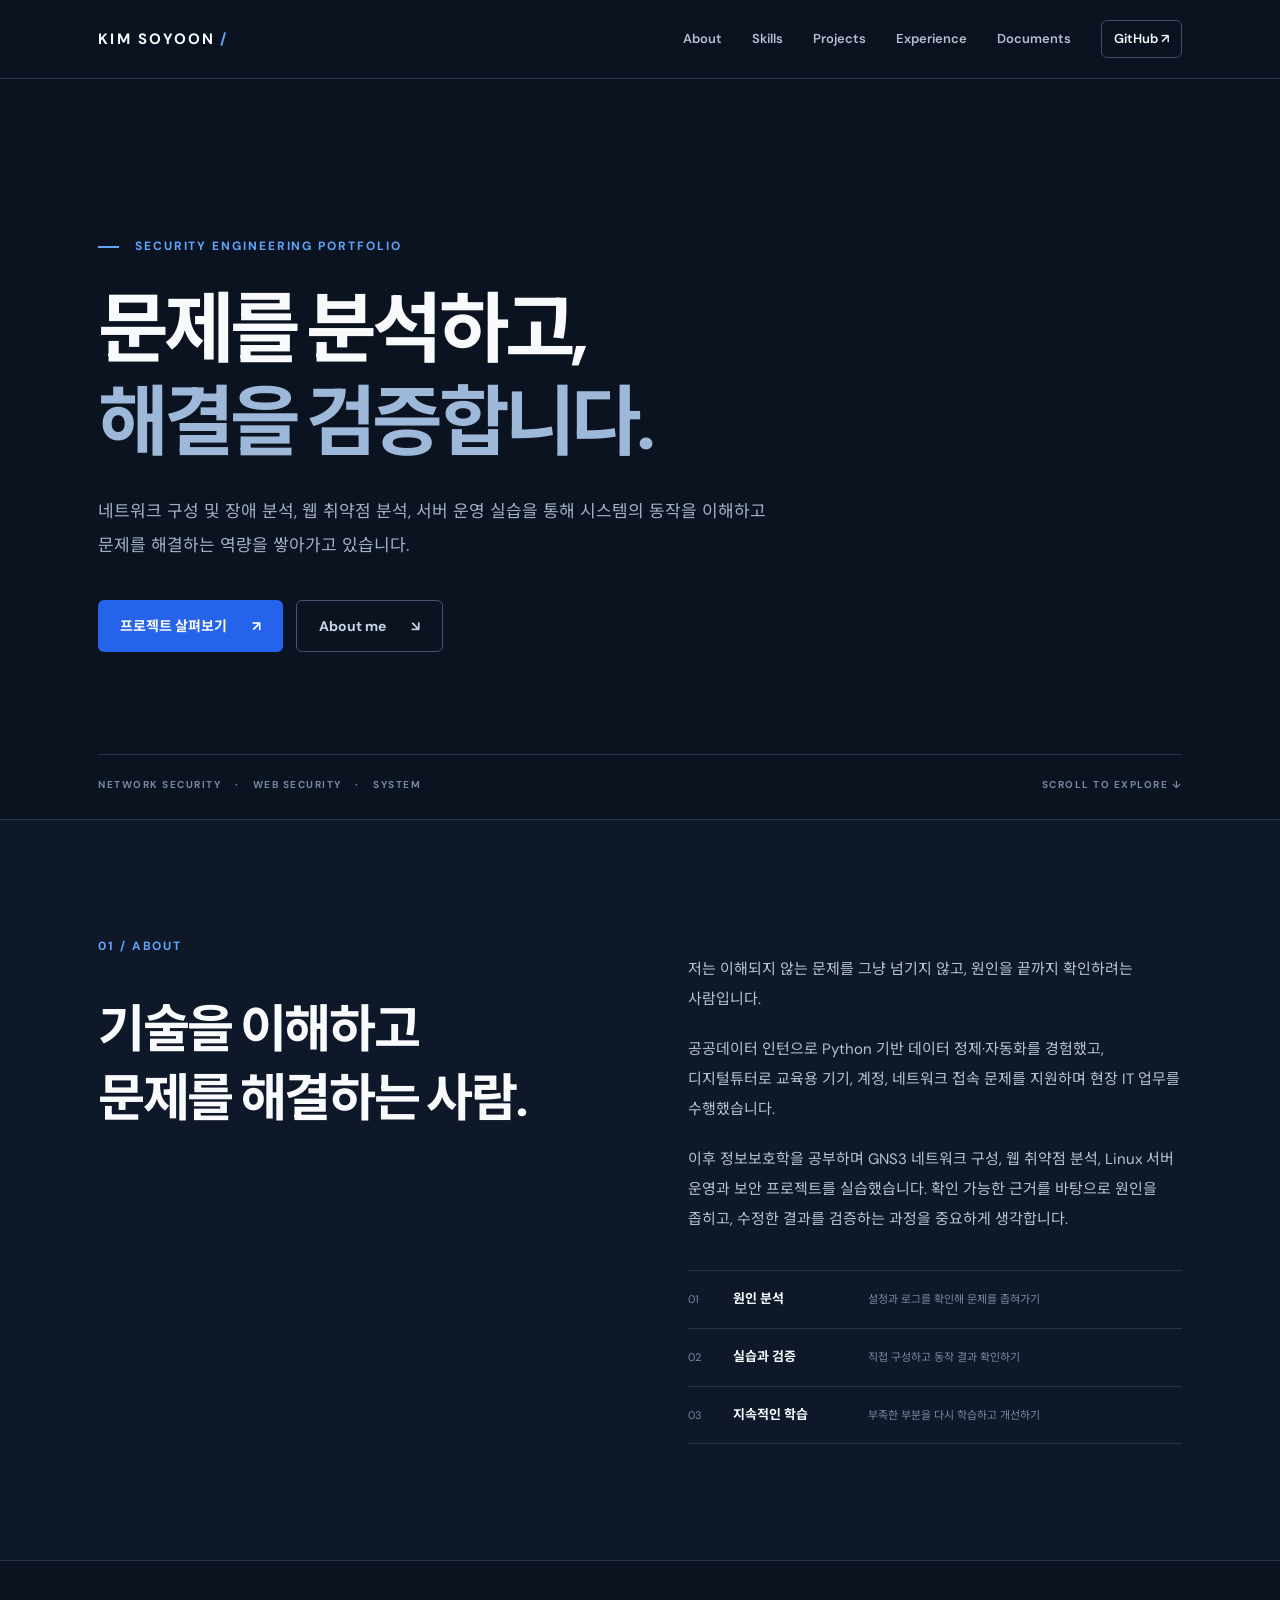
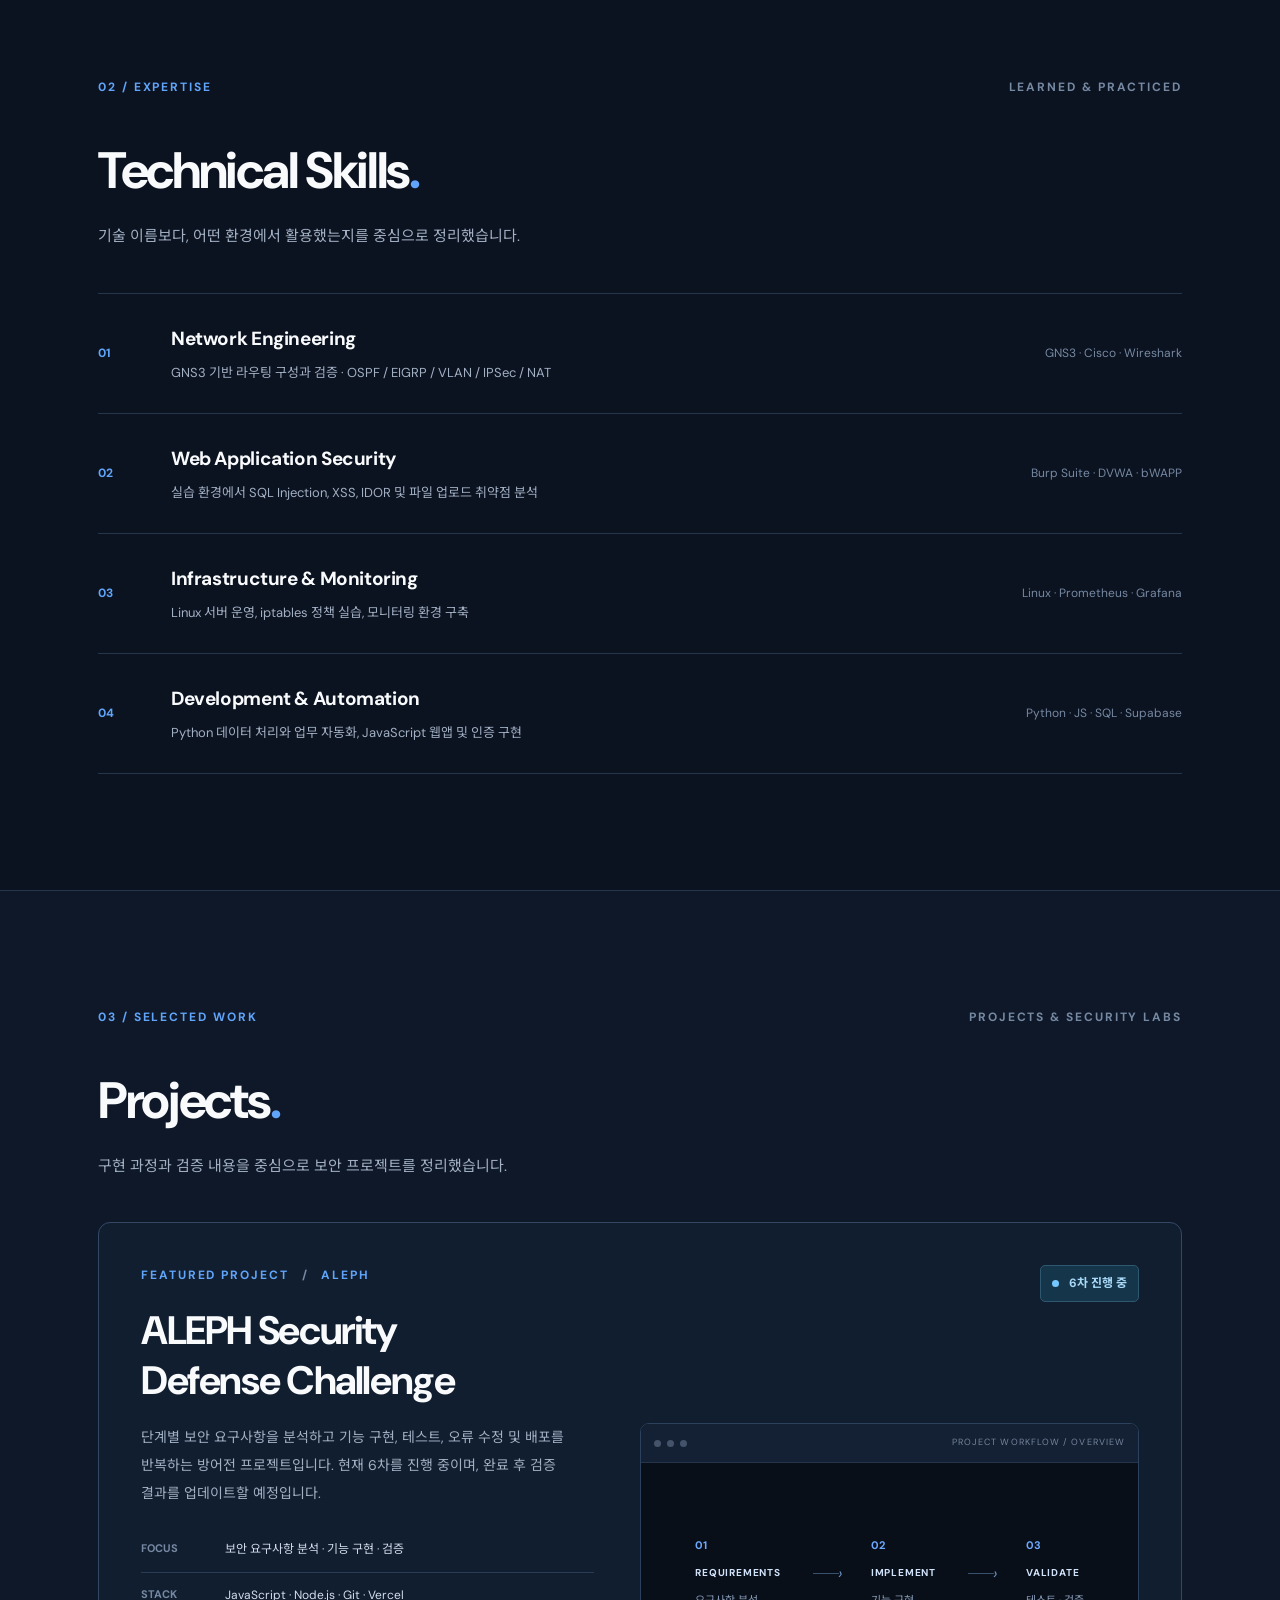
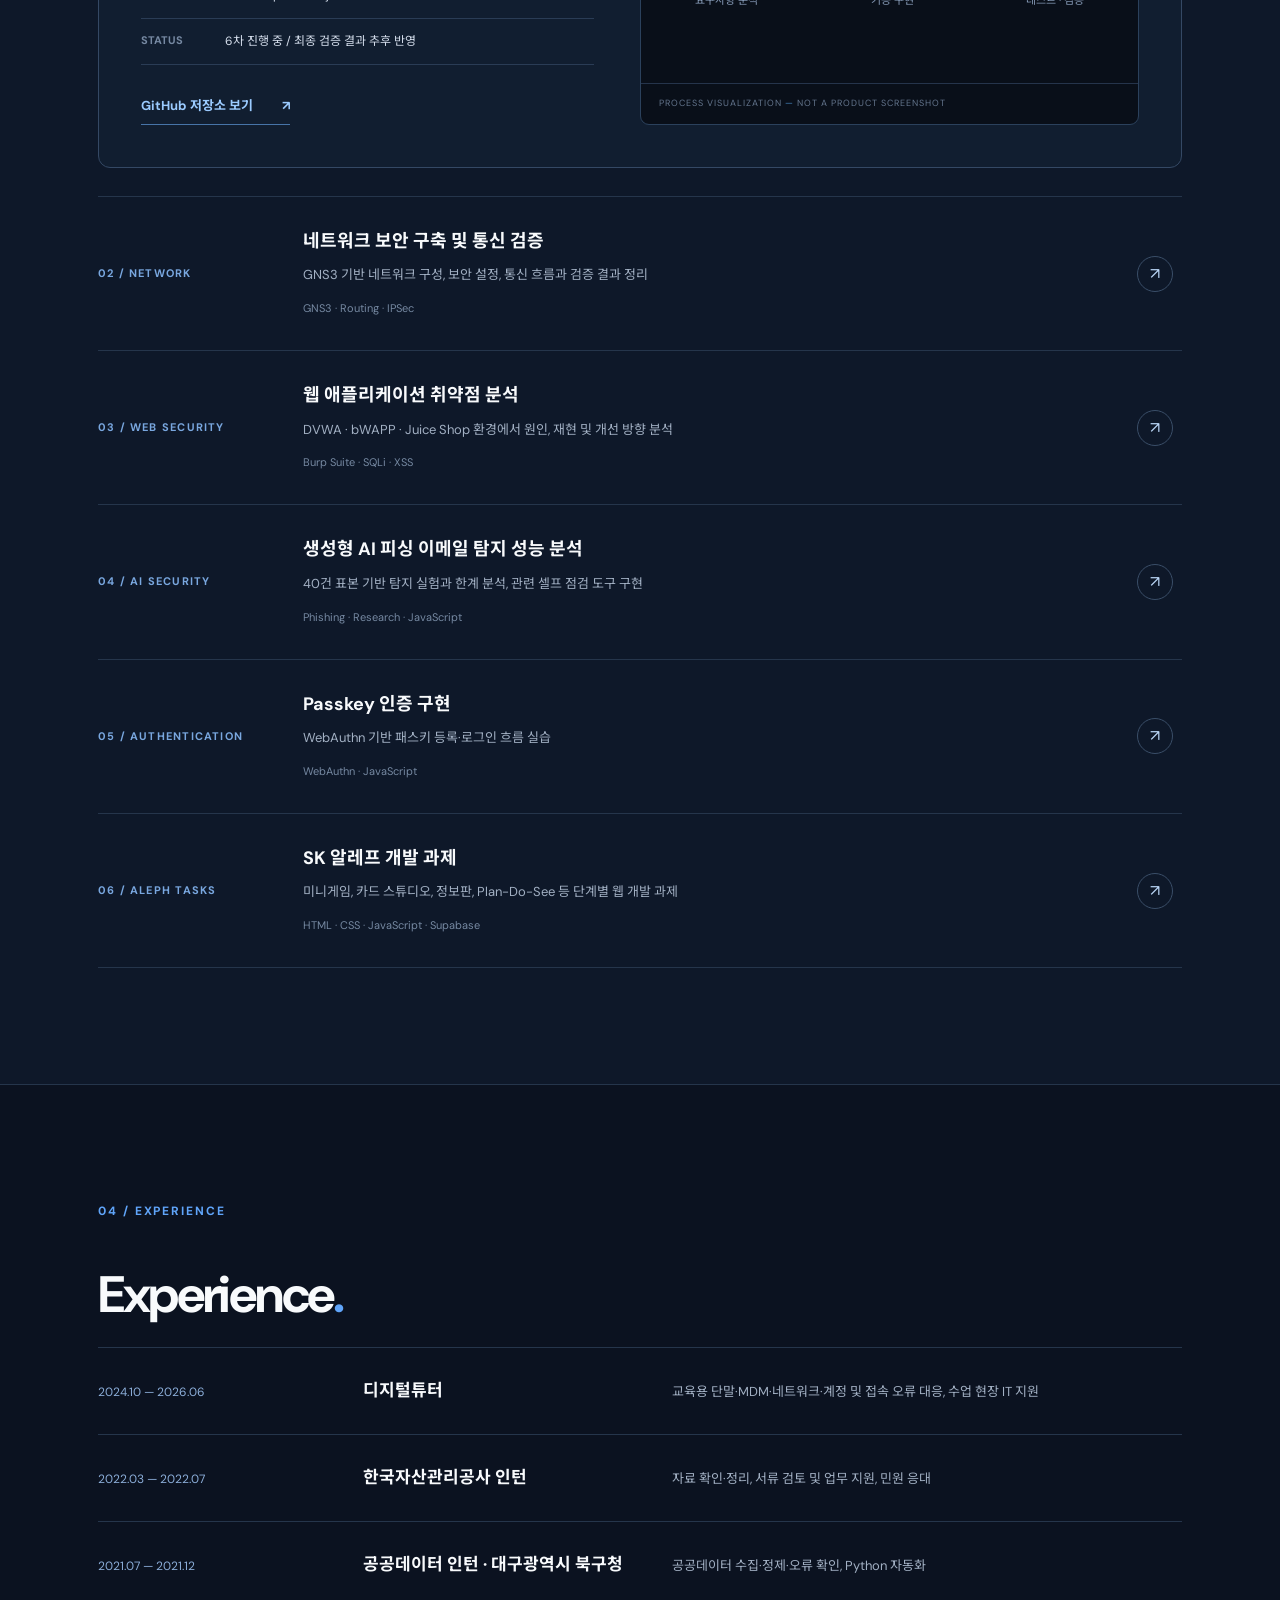
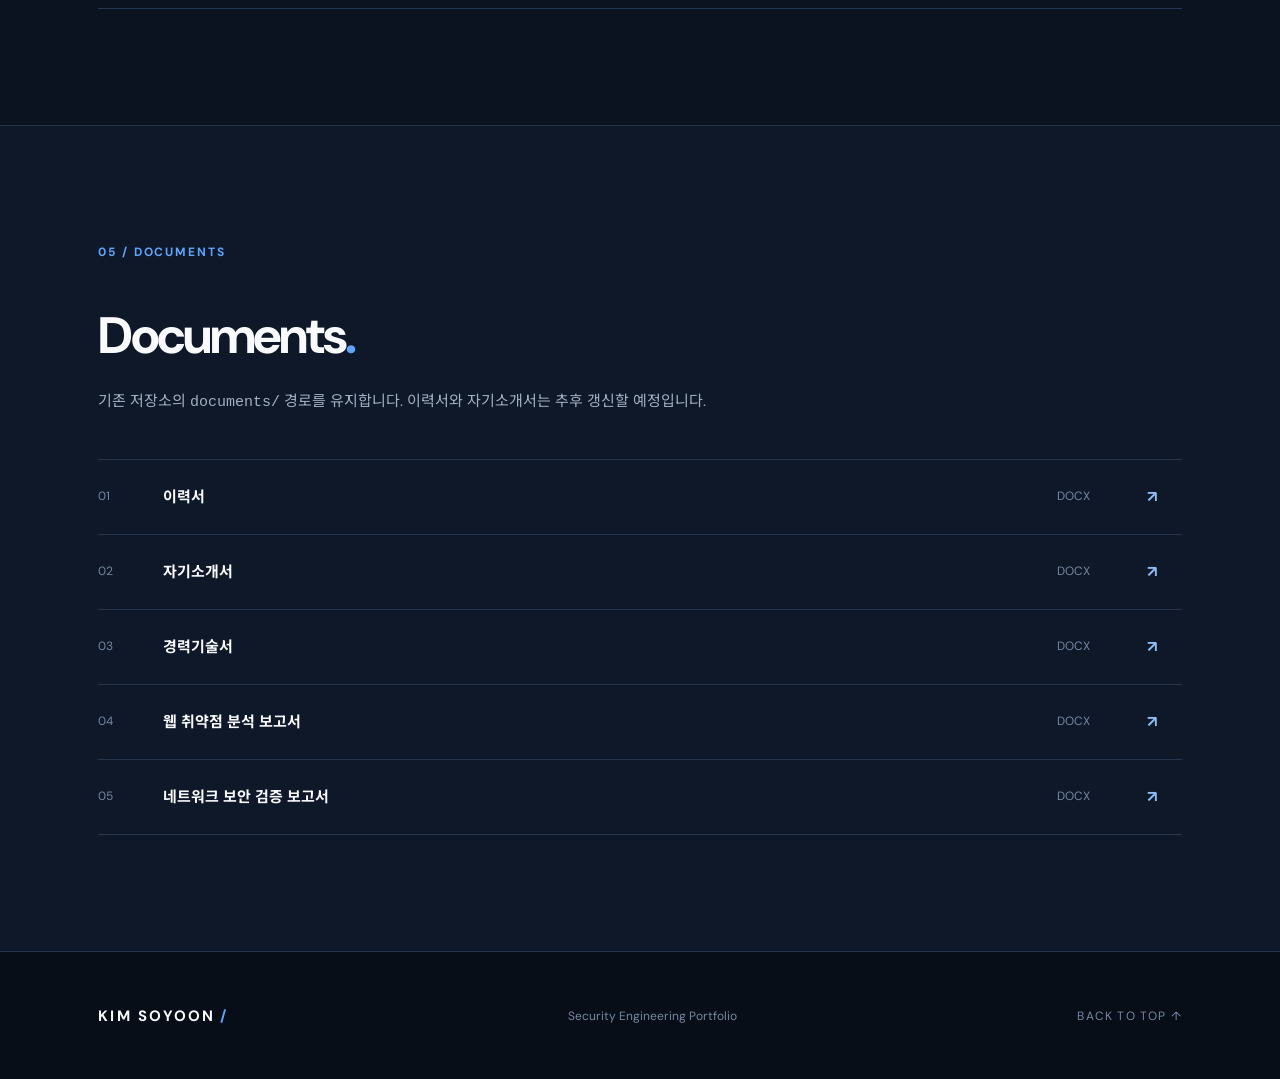
==== commit 68a95439: "Add files via upload" ====
--- a/index.html
+++ b/index.html
@@ -1,164 +1,11 @@
-<!DOCTYPE html>
-
-<html lang="ko">
-<head>
-<meta charset="utf-8"/>
-<meta content="width=device-width, initial-scale=1.0" name="viewport"/>
-<title>김소윤 | Security Portfolio</title>
-<meta content="김소윤의 정보보안 포트폴리오 — 네트워크 보안, 웹 취약점 분석, 보안 프로젝트, 실습 경험" name="description"/>
-<link href="https://fonts.googleapis.com" rel="preconnect"/>
-<link crossorigin="" href="https://fonts.gstatic.com" rel="preconnect"/>
-<link href="https://fonts.googleapis.com/css2?family=Noto+Sans+KR:wght@400;500;600;700;800&amp;display=swap" rel="stylesheet"/>
-<link href="style.css" rel="stylesheet"/>
-</head>
-<body>
-<header class="site-header">
-<div class="container header-inner">
-<a class="logo" href="#home">SOYOON.</a>
-<button aria-label="메뉴 열기" class="menu-toggle" id="menuToggle">☰</button>
-<nav aria-label="주요 메뉴" class="nav" id="mainNav"><a href="#projects">PROJECTS</a><a href="#about">ABOUT</a><a href="#skills">SKILLS</a><a href="#experience">EXPERIENCE</a><a href="#documents">DOCUMENTS</a></nav>
-</div>
-</header>
-<main>
-
-
-
-
-
-
-<section class="hero" id="home">
-<div class="container hero-inner"><div class="hero-copy"><p class="eyebrow"><span class="dot"></span> SECURITY PORTFOLIO / 2026</p><p class="hero-name">KIM SOYOON <span>— 김소윤</span></p><h1>문제의 원인을 찾고,<br/><em>해결을 검증합니다.</em></h1><p class="hero-desc">네트워크부터 웹 애플리케이션까지.<br/>구성하고, 분석하고, 개선하며 신뢰할 수 있는 시스템을 만들어갑니다.</p><div class="hero-actions"><a class="btn btn-primary" href="#projects">프로젝트 살펴보기 <span>↗</span></a><a class="btn btn-text" href="https://github.com/Soyoon0608" rel="noopener noreferrer" target="_blank">GitHub ↗</a></div></div><div aria-label="보안 프로젝트를 상징하는 그래픽" class="hero-art"><div class="art-top"><span>PORTFOLIO / OVERVIEW</span><span>● ● ●</span></div><div class="art-grid"><div class="art-orbit"><div class="orbit-center">S<span>/</span></div></div><div class="art-code"><span>01 / ANALYZE</span><strong>Network</strong><span>02 / VALIDATE</span><strong>Security</strong><span>03 / IMPROVE</span><strong>Systems</strong></div></div><div class="art-bottom">BUILT WITH CURIOSITY <span>→</span> VERIFIED WITH EVIDENCE</div></div></div>
-</section><section class="section" id="projects"><div class="container"><div class="section-heading"><div><p class="section-label">01 / SELECTED WORK</p><h2>Selected <em>Projects.</em></h2><p class="section-lead">직접 구현하고 문제를 분석하며 검증한 경험을 중심으로 소개합니다.</p></div><span class="heading-side">EXPLORE THE WORK ↓</span></div><article class="featured"><div class="featured-visual"><div class="visual-top"><span class="live-dot"></span> ALEPH DEFENSE LAB <span class="visual-step">06 / IN PROGRESS</span></div><div class="terminal"><div class="terminal-bar"><i></i><i></i><i></i><span>security / defense / validate</span></div><div class="terminal-lines"><span><b>→</b> requirements.validate()</span><span><b>✓</b> implementation.review()</span><span><b>✓</b> deployment.check()</span><span class="terminal-highlight"><b>↻</b> defense.phase(6) // ongoing</span></div></div><div class="visual-foot">DESIGN <span>→</span> BUILD <span>→</span> VERIFY</div></div><div class="featured-copy"><div class="feature-meta"><span>FEATURED PROJECT / 01</span><span class="status">6차 진행 중</span></div><h3>ALEPH Security<br/>Defense Challenge</h3><p>단계별 보안 요구사항을 분석하고 구현·수정·테스트·배포를 반복하는 실습 프로젝트입니다. 완료한 기능과 검증 결과는 확인된 범위만 소개합니다.</p><div class="feature-tags">JavaScript <span>·</span> Node.js <span>·</span> GitHub <span>·</span> Vercel</div><a class="feature-link" href="https://github.com/Soyoon0608/aleph-defense-starter" rel="noopener noreferrer" target="_blank">프로젝트 저장소 보기 <span>↗</span></a></div></article><div class="project-heading"><h3>More Projects <span>(06)</span></h3><span>SECURITY / RESEARCH / DEVELOPMENT</span></div><div class="project-gallery"><article class="project-tile"><div class="tile-mark">01 <span>NETWORK</span></div><div class="tile-visual tile-network"><div class="network-nodes"><span></span><span></span><span></span><span></span><span></span></div></div><h4>네트워크 보안 구축 및 통신 검증</h4><p>GNS3 기반 라우팅·보안 설정을 구성하고 통신 결과를 확인한 실습</p><small>GNS3 · OSPF · IPSec</small><a href="./documents/네트워크보안_포트폴리오.pptx">관련 문서 보기 ↗</a></article><article class="project-tile"><div class="tile-mark">02 <span>WEB SECURITY</span></div><div class="tile-visual tile-web"><div class="web-window"><span>HTTP / RESPONSE</span><strong>403</strong><small>Access policy / analysis</small></div></div><h4>웹 애플리케이션 취약점 분석</h4><p>실습 환경에서 SQLi·XSS 등 취약점의 재현, 원인, 개선 방향 분석</p><small>Burp Suite · DVWA · bWAPP</small><a href="./documents/김소윤_웹취약점분석_최종보고서.docx">관련 문서 보기 ↗</a></article><article class="project-tile"><div class="tile-mark">03 <span>AI SECURITY</span></div><div class="tile-visual tile-ai"><div class="ai-stat"><span>PHISHING DETECTION STUDY</span><strong>40<small> samples</small></strong><span>실험 조건과 한계 분석</span></div></div><h4>생성형 AI 피싱 이메일 탐지 연구</h4><p>피싱 30건·정상 10건을 대상으로 분류 성능을 평가한 연구</p><small>Phishing · AI · Analysis</small><a href="./documents/10번_대표작_생성형AI피싱이메일탐지성능분석.docx">연구 문서 보기 ↗</a></article><article class="project-tile"><div class="tile-mark">04 <span>AUTHENTICATION</span></div><div class="tile-visual tile-passkey"><div class="key-circle">✦<span>PASSKEY</span></div></div><h4>Passkey 인증 구현</h4><p>WebAuthn 기반 패스키 등록·로그인 과정을 구현한 인증 실습</p><small>WebAuthn · JavaScript</small><a href="https://github.com/Soyoon0608/passkey-intro-page" rel="noopener noreferrer" target="_blank">GitHub 보기 ↗</a></article><article class="project-tile"><div class="tile-mark">05 <span>WEB APPLICATION</span></div><div class="tile-visual tile-check"><div class="check-envelope">✉<span>CHECK / VERIFY</span></div></div><h4>피싱 이메일 셀프 점검 도구</h4><p>긴급성·개인정보 요구 등 위험 신호를 직접 점검하는 웹앱</p><small>HTML · CSS · JavaScript</small><a href="https://soyoon0608.github.io/about-me-site/phishing-check/" rel="noopener noreferrer" target="_blank">프로젝트 보기 ↗</a></article><article class="project-tile"><div class="tile-mark">06 <span>DEVELOPMENT</span></div><div class="tile-visual tile-code"><div class="code-visual"><span>const projects = [</span><span>  'mini-game',</span><span>  'card-studio',</span><span>  'plan-do-see'</span><span>];</span></div></div><h4>SK 알레프 개발 과제</h4><p>미니게임·카드 스튜디오·Plan-Do-See 등 웹 개발 과제</p><small>JavaScript · Supabase · RLS</small><a href="https://github.com/Soyoon0608" rel="noopener noreferrer" target="_blank">GitHub 프로젝트 보기 ↗</a></article></div></div></section><section class="section" id="about">
-<div class="container narrow">
-<p class="section-label">02 / ABOUT ME</p>
-<h2 class="simple-heading">문제를 끝까지 확인하는 태도로 성장하고 있습니다.</h2>
-<p class="section-intro">
-          저는 이해되지 않는 문제를 그냥 넘기지 않고, 원인을 끝까지 확인하려는 사람입니다.
-        </p>
-<div class="about-copy">
-<p>
-            공공데이터 인턴으로 근무하며 Python을 활용한 데이터 정제와 업무 자동화를 경험했고,
-            디지털튜터로 활동하면서 교육용 기기와 네트워크, 계정 및 접속 오류를 해결하며 현장에서 기술이 어떻게 활용되는지 배웠습니다.
-          </p>
-<p>
-            이후 정보보호학을 공부하며 네트워크, 운영체제, 정보보호의 기초를 쌓고,
-            GNS3 기반 네트워크 구성, 웹 취약점 분석, Linux 서버 운영, 인증 및 보안 프로젝트를 직접 실습했습니다.
-          </p>
-<p>
-            특히 통신이 되지 않는 네트워크 환경이나 예상대로 동작하지 않는 웹 서비스 앞에서,
-            처음부터 다시 만드는 대신 설정과 흐름을 하나씩 확인하며 원인을 좁혀 나가는 과정을 중요하게 생각합니다.
-          </p>
-<p>
-            앞으로도 문제의 원인을 정확하게 분석하고, 해결 결과를 검증하며,
-            안정적인 IT 환경을 만드는 정보보안 엔지니어로 성장하고자 합니다.
-          </p>
-</div>
-</div>
-</section><section class="section section-soft" id="skills">
-<div class="container">
-<p class="section-label">03 / CAPABILITIES</p>
-<h2 class="simple-heading">학습하고 실습한 기술을 중심으로 정리했습니다.</h2>
-<div class="skills-grid">
-<article class="card skill-card">
-<span class="card-kicker">01 · NETWORK</span>
-<h3>네트워크 구성 및 분석</h3>
-<p>GNS3 기반 라우팅 구성, VLAN, OSPF, IPSec, NAT/PAT, 통신 흐름 점검 및 장애 분석</p>
-<ul class="chip-list">
-<li>GNS3</li><li>Cisco</li><li>Wireshark</li><li>Routing</li>
-</ul>
-</article>
-<article class="card skill-card">
-<span class="card-kicker">02 · WEB SECURITY</span>
-<h3>웹 취약점 분석</h3>
-<p>DVWA, bWAPP, Juice Shop 환경에서 SQL Injection, XSS, IDOR, File Upload 취약점 분석</p>
-<ul class="chip-list">
-<li>Burp Suite</li><li>SQLi</li><li>XSS</li><li>OWASP</li>
-</ul>
-</article>
-<article class="card skill-card">
-<span class="card-kicker">03 · SYSTEM</span>
-<h3>서버 운영 및 보안</h3>
-<p>Linux 서버 운영, iptables 실습, Apache/PHP 환경 구성, Prometheus · Grafana 모니터링</p>
-<ul class="chip-list">
-<li>Linux</li><li>iptables</li><li>Apache</li><li>Grafana</li>
-</ul>
-</article>
-<article class="card skill-card">
-<span class="card-kicker">04 · DEVELOPMENT</span>
-<h3>개발 및 자동화</h3>
-<p>Python 기반 데이터 처리 및 자동화, JavaScript 기반 웹 서비스 구현, Supabase 인증 실습</p>
-<ul class="chip-list">
-<li>Python</li><li>JavaScript</li><li>SQL</li><li>Supabase</li>
-</ul>
-</article>
-</div>
-</div>
-</section><section class="section section-soft" id="experience">
-<div class="container">
-<p class="section-label">04 / EXPERIENCE</p>
-<h2 class="simple-heading">기술을 현장 문제 해결과 연결한 경험입니다.</h2>
-<div class="timeline">
-<article class="timeline-item">
-<div class="timeline-date">2024.10 – 2026.06</div>
-<div class="timeline-content">
-<h3>디지털튜터</h3>
-<p>교육용 단말, 네트워크, 계정 및 접속 오류를 지원하며 수업 환경이 안정적으로 유지되도록 현장 IT 지원을 수행했습니다.</p>
-</div>
-</article>
-<article class="timeline-item">
-<div class="timeline-date">2022.03 – 2022.07</div>
-<div class="timeline-content">
-<h3>한국자산관리공사 인턴</h3>
-<p>자료 확인 및 정리, 서류 검토, 민원 응대 등 업무 지원을 수행하며 문서 정확성과 처리 흐름을 익혔습니다.</p>
-</div>
-</article>
-<article class="timeline-item">
-<div class="timeline-date">2021.07 – 2021.12</div>
-<div class="timeline-content">
-<h3>공공데이터 인턴</h3>
-<p>데이터 수집 · 정제 · 오류 확인과 함께 Python, pandas, openpyxl을 활용한 자동화 작업을 수행했습니다.</p>
-</div>
-</article>
-</div>
-</div>
-</section><section class="section" id="documents">
-<div class="container">
-<p class="section-label">05 / DOCUMENTS</p>
-<h2 class="simple-heading">이력서와 프로젝트 문서를 연결할 수 있도록 준비했습니다.</h2>
-<div class="docs-grid">
-<a class="doc-card" href="./documents/이력서.docx">
-<strong>이력서</strong>
-<span>Resume · .docx</span>
-</a>
-<a class="doc-card" href="./documents/자기소개서.docx">
-<strong>자기소개서</strong>
-<span>Cover Letter · .docx</span>
-</a>
-<a class="doc-card" href="./documents/경력기술서.docx">
-<strong>경력기술서</strong>
-<span>Career Description · .docx</span>
-</a>
-<a class="doc-card" href="./documents/김소윤_웹취약점분석_최종보고서.docx">
-<strong>웹 취약점 분석 보고서</strong>
-<span>Report · .docx</span>
-</a>
-<a class="doc-card" href="./documents/네트워크보안_포트폴리오.pptx">
-<strong>네트워크 보안 포트폴리오</strong>
-<span>Portfolio · .pptx</span>
-</a>
-<a class="doc-card" href="./documents/10번_대표작_생성형AI피싱이메일탐지성능분석.docx">
-<strong>피싱 이메일 탐지 연구</strong>
-<span>Research · .docx</span>
-</a>
-</div>
-</div>
-</section></main>
-<footer class="site-footer">
-<div class="container footer-inner">
-<p>© 김소윤 · Security Portfolio</p>
-<p>Built to learn. Built to verify.</p>
-</div>
-</footer>
-<script src="script.js"></script>
-</body>
-</html>
+<!doctype html><html lang="ko"><head><meta charset="utf-8"><meta name="viewport" content="width=device-width,initial-scale=1"><meta name="theme-color" content="#0B1220"><meta name="description" content="김소윤 정보보안 포트폴리오 | 네트워크, 웹 보안, 보안 프로젝트"><title>김소윤 — Security Engineering Portfolio</title><link rel="preconnect" href="https://fonts.googleapis.com"><link rel="preconnect" href="https://fonts.gstatic.com" crossorigin><link href="https://fonts.googleapis.com/css2?family=DM+Sans:wght@400;500;600;700&family=Noto+Sans+KR:wght@400;500;600;700&display=swap" rel="stylesheet"><link rel="stylesheet" href="style.css"></head><body>
+<header class="header"><div class="shell header-inner"><a class="wordmark" href="#home">KIM SOYOON<span class="mark">/</span></a><button class="menu-button" type="button" aria-expanded="false" aria-controls="nav">메뉴 <span>☰</span></button><nav id="nav" aria-label="사이트 메뉴"><a href="#about">About</a><a href="#skills">Skills</a><a href="#projects">Projects</a><a href="#experience">Experience</a><a href="#documents">Documents</a><a class="nav-github" href="https://github.com/Soyoon0608" target="_blank" rel="noopener noreferrer">GitHub ↗</a></nav></div></header>
+<main id="home"><section class="hero shell"><div class="hero-main"><p class="eyebrow"><span class="eyebrow-bar"></span> SECURITY ENGINEERING PORTFOLIO</p><h1>문제를 분석하고,<br><em>해결을 검증합니다.</em></h1><p class="hero-desc">네트워크 구성 및 장애 분석, 웹 취약점 분석, 서버 운영 실습을 통해 시스템의 동작을 이해하고 문제를 해결하는 역량을 쌓아가고 있습니다.</p><div class="actions"><a class="button primary" href="#projects">프로젝트 살펴보기 <span>↗</span></a><a class="button ghost" href="#about">About me <span>↘</span></a></div></div><div class="hero-bottom"><span>NETWORK SECURITY <b>·</b> WEB SECURITY <b>·</b> SYSTEM</span><span>SCROLL TO EXPLORE <span aria-hidden="true">↓</span></span></div></section>
+<section id="about" class="section about-section"><div class="shell two-col"><div><div class="section-top"><span class="section-index">01 / ABOUT</span></div><h2>기술을 이해하고<br>문제를 해결하는 사람.</h2></div><div class="copy-stack"><p>저는 이해되지 않는 문제를 그냥 넘기지 않고, 원인을 끝까지 확인하려는 사람입니다.</p><p>공공데이터 인턴으로 Python 기반 데이터 정제·자동화를 경험했고, 디지털튜터로 교육용 기기, 계정, 네트워크 접속 문제를 지원하며 현장 IT 업무를 수행했습니다.</p><p>이후 정보보호학을 공부하며 GNS3 네트워크 구성, 웹 취약점 분석, Linux 서버 운영과 보안 프로젝트를 실습했습니다. 확인 가능한 근거를 바탕으로 원인을 좁히고, 수정한 결과를 검증하는 과정을 중요하게 생각합니다.</p><div class="about-pillars"><div><span>01</span><strong>원인 분석</strong><small>설정과 로그를 확인해 문제를 좁혀가기</small></div><div><span>02</span><strong>실습과 검증</strong><small>직접 구성하고 동작 결과 확인하기</small></div><div><span>03</span><strong>지속적인 학습</strong><small>부족한 부분을 다시 학습하고 개선하기</small></div></div></div></div></section>
+<section id="skills" class="section"><div class="shell"><div class="section-top"><span class="section-index">02 / EXPERTISE</span><span class="section-aside">LEARNED & PRACTICED</span></div><h2>Technical Skills<span class="period">.</span></h2><p class="section-lede">기술 이름보다, 어떤 환경에서 활용했는지를 중심으로 정리했습니다.</p><div class="skill-rows"><article><span class="skill-num">01</span><div><h3>Network Engineering</h3><p>GNS3 기반 라우팅 구성과 검증 · OSPF / EIGRP / VLAN / IPSec / NAT</p></div><span class="skill-meta">GNS3 · Cisco · Wireshark</span></article><article><span class="skill-num">02</span><div><h3>Web Application Security</h3><p>실습 환경에서 SQL Injection, XSS, IDOR 및 파일 업로드 취약점 분석</p></div><span class="skill-meta">Burp Suite · DVWA · bWAPP</span></article><article><span class="skill-num">03</span><div><h3>Infrastructure & Monitoring</h3><p>Linux 서버 운영, iptables 정책 실습, 모니터링 환경 구축</p></div><span class="skill-meta">Linux · Prometheus · Grafana</span></article><article><span class="skill-num">04</span><div><h3>Development & Automation</h3><p>Python 데이터 처리와 업무 자동화, JavaScript 웹앱 및 인증 구현</p></div><span class="skill-meta">Python · JS · SQL · Supabase</span></article></div></div></section>
+<section id="projects" class="section project-section"><div class="shell"><div class="section-top"><span class="section-index">03 / SELECTED WORK</span><span class="section-aside">PROJECTS & SECURITY LABS</span></div><h2>Projects<span class="period">.</span></h2><p class="section-lede">구현 과정과 검증 내용을 중심으로 보안 프로젝트를 정리했습니다.</p>
+<article class="feature"><div class="feature-heading"><div><div class="overline">FEATURED PROJECT <span class="separator">/</span> ALEPH</div><h3>ALEPH Security<br>Defense Challenge</h3></div><span class="status"><span></span> 6차 진행 중</span></div><div class="feature-body"><div class="feature-description"><p>단계별 보안 요구사항을 분석하고 기능 구현, 테스트, 오류 수정 및 배포를 반복하는 방어전 프로젝트입니다. 현재 6차를 진행 중이며, 완료 후 검증 결과를 업데이트할 예정입니다.</p><dl><div><dt>FOCUS</dt><dd>보안 요구사항 분석 · 기능 구현 · 검증</dd></div><div><dt>STACK</dt><dd>JavaScript · Node.js · Git · Vercel</dd></div><div><dt>STATUS</dt><dd>6차 진행 중 / 최종 검증 결과 추후 반영</dd></div></dl><a class="inline-link" href="https://github.com/Soyoon0608/aleph-defense-starter" target="_blank" rel="noopener noreferrer">GitHub 저장소 보기 <span>↗</span></a></div><div class="feature-visual" aria-label="보안 프로젝트의 단계별 작업 흐름을 나타내는 추상적 그래픽"><div class="terminal-head"><span></span><span></span><span></span><small>PROJECT WORKFLOW / OVERVIEW</small></div><div class="workflow"><div><span class="step-no">01</span><strong>REQUIREMENTS</strong><small>요구사항 분석</small></div><i></i><div><span class="step-no">02</span><strong>IMPLEMENT</strong><small>기능 구현</small></div><i></i><div><span class="step-no">03</span><strong>VALIDATE</strong><small>테스트 · 검증</small></div></div><p>PROCESS VISUALIZATION <span>—</span> NOT A PRODUCT SCREENSHOT</p></div></div></article>
+<div class="project-list"><article><span class="project-count">02 / NETWORK</span><div><h3>네트워크 보안 구축 및 통신 검증</h3><p>GNS3 기반 네트워크 구성, 보안 설정, 통신 흐름과 검증 결과 정리</p><span>GNS3 · Routing · IPSec</span></div><a href="./documents/네트워크보안_포트폴리오.pptx" aria-label="네트워크 보안 포트폴리오 문서">↗</a></article><article><span class="project-count">03 / WEB SECURITY</span><div><h3>웹 애플리케이션 취약점 분석</h3><p>DVWA · bWAPP · Juice Shop 환경에서 원인, 재현 및 개선 방향 분석</p><span>Burp Suite · SQLi · XSS</span></div><a href="./documents/김소윤_웹취약점분석_포트폴리오.pptx" aria-label="웹 취약점 분석 포트폴리오 문서">↗</a></article><article><span class="project-count">04 / AI SECURITY</span><div><h3>생성형 AI 피싱 이메일 탐지 성능 분석</h3><p>40건 표본 기반 탐지 실험과 한계 분석, 관련 셀프 점검 도구 구현</p><span>Phishing · Research · JavaScript</span></div><a href="./documents/10번_대표작_생성형AI피싱이메일탐지성능분석.docx" aria-label="피싱 탐지 논문 문서">↗</a></article><article><span class="project-count">05 / AUTHENTICATION</span><div><h3>Passkey 인증 구현</h3><p>WebAuthn 기반 패스키 등록·로그인 흐름 실습</p><span>WebAuthn · JavaScript</span></div><a href="https://github.com/Soyoon0608/passkey-intro-page" target="_blank" rel="noopener noreferrer" aria-label="Passkey 프로젝트 GitHub">↗</a></article><article><span class="project-count">06 / ALEPH TASKS</span><div><h3>SK 알레프 개발 과제</h3><p>미니게임, 카드 스튜디오, 정보판, Plan-Do-See 등 단계별 웹 개발 과제</p><span>HTML · CSS · JavaScript · Supabase</span></div><a href="https://github.com/Soyoon0608" target="_blank" rel="noopener noreferrer" aria-label="GitHub 개발 과제">↗</a></article></div></div></section>
+<section id="experience" class="section"><div class="shell"><div class="section-top"><span class="section-index">04 / EXPERIENCE</span></div><h2>Experience<span class="period">.</span></h2><div class="experience"><div><span>2024.10 — 2026.06</span><h3>디지털튜터</h3><p>교육용 단말·MDM·네트워크·계정 및 접속 오류 대응, 수업 현장 IT 지원</p></div><div><span>2022.03 — 2022.07</span><h3>한국자산관리공사 인턴</h3><p>자료 확인·정리, 서류 검토 및 업무 지원, 민원 응대</p></div><div><span>2021.07 — 2021.12</span><h3>공공데이터 인턴 · 대구광역시 북구청</h3><p>공공데이터 수집·정제·오류 확인, Python 자동화</p></div></div></div></section>
+<section id="documents" class="section documents-section"><div class="shell"><div class="section-top"><span class="section-index">05 / DOCUMENTS</span></div><h2>Documents<span class="period">.</span></h2><p class="section-lede">기존 저장소의 <code>documents/</code> 경로를 유지합니다. 이력서와 자기소개서는 추후 갱신할 예정입니다.</p><div class="documents"><a href="./documents/이력서.docx"><span>01</span><strong>이력서</strong><small>DOCX</small><b>↗</b></a><a href="./documents/자기소개서.docx"><span>02</span><strong>자기소개서</strong><small>DOCX</small><b>↗</b></a><a href="./documents/경력기술서.docx"><span>03</span><strong>경력기술서</strong><small>DOCX</small><b>↗</b></a><a href="./documents/김소윤_웹취약점분석_최종보고서.docx"><span>04</span><strong>웹 취약점 분석 보고서</strong><small>DOCX</small><b>↗</b></a><a href="./documents/김소윤_네트워크_보안_설정_및_통신_검증_보고서.docx"><span>05</span><strong>네트워크 보안 검증 보고서</strong><small>DOCX</small><b>↗</b></a></div></div></section></main>
+<footer class="footer"><div class="shell"><strong>KIM SOYOON<span class="mark">/</span></strong><p>Security Engineering Portfolio</p><a href="#home">BACK TO TOP ↑</a></div></footer><script src="script.js"></script></body></html>
--- a/style.css
+++ b/style.css
@@ -1,2 +1,2 @@
-@import url("https://fonts.googleapis.com/css2?family=DM+Sans:wght@400;500;600;700&family=Playfair+Display:ital,wght@0,500;1,500&display=swap");
-:root{--ivory:#f8f7f3;--cream:#f0efe9;--ink:#252a27;--muted:#777c75;--sage:#637c6c;--line:#dddcd4;--white:#fff}*{box-sizing:border-box}html{scroll-behavior:smooth}body{margin:0;background:var(--ivory);color:var(--ink);font-family:'DM Sans','Noto Sans KR',sans-serif;line-height:1.75;word-break:keep-all}a{color:inherit;text-decoration:none}a:focus-visible,button:focus-visible{outline:2px solid var(--sage);outline-offset:4px}button{font:inherit}.container{max-width:1160px;width:calc(100% - 70px);margin:auto}.narrow{max-width:940px}.site-header{height:80px;position:sticky;top:0;z-index:50;background:#f8f7f3eF;border-bottom:1px solid var(--line);backdrop-filter:blur(14px)}.header-inner{height:100%;display:flex;align-items:center;justify-content:space-between}.logo{font-size:1.25rem;font-weight:700;letter-spacing:-.07em}.nav{display:flex;align-items:center;gap:34px}.nav a{font-size:.71rem;font-weight:700;letter-spacing:.1em;color:#59615b;transition:color .2s}.nav a:hover{color:var(--sage)}.menu-toggle{display:none;background:none;border:0;font-size:1.6rem}.hero{padding:95px 0 105px;border-bottom:1px solid var(--line)}.hero-inner{display:grid;grid-template-columns:1.05fr .95fr;gap:7%;align-items:center}.eyebrow,.section-label{font-size:.73rem;font-weight:700;letter-spacing:.16em;color:var(--sage)}.dot,.live-dot{display:inline-block;width:7px;height:7px;border-radius:50%;background:#6f9877;margin-right:8px}.hero-name{color:#4c554e;letter-spacing:.12em;font-size:.75rem;font-weight:700;margin:25px 0}.hero-name span{font-weight:400;color:#7a817a}.hero h1{font-weight:700;font-size:clamp(2.65rem,4.25vw,4.45rem);letter-spacing:-.08em;line-height:1.29;margin:0}.hero h1 em,.section-heading h2 em{font-family:'Playfair Display',serif;font-weight:500;color:var(--sage);letter-spacing:-.06em}.hero-desc{font-size:.99rem;color:#646d66;line-height:2.1;max-width:580px;margin:28px 0}.hero-actions{display:flex;align-items:center;gap:25px;margin-top:34px}.btn{font-size:.85rem;font-weight:700}.btn-primary{background:#526f5e;color:white;border-radius:2px;padding:15px 25px;display:inline-flex;align-items:center;gap:20px}.btn-text{border-bottom:1px solid #78877b;padding:12px 0}.hero-art{background:#e9ebe4;min-height:445px;box-shadow:0 28px 60px #26312612;display:flex;flex-direction:column;overflow:hidden}.art-top,.art-bottom{display:flex;justify-content:space-between;padding:21px 26px;font-size:.65rem;letter-spacing:.13em;font-weight:700;color:#55685d}.art-grid{display:grid;grid-template-columns:1.1fr .9fr;flex:1}.art-orbit{display:grid;place-items:center;position:relative;overflow:hidden;background:radial-gradient(circle at center,#e7ebe3 0 16%,transparent 17%),repeating-radial-gradient(circle at center,transparent 0 46px,#b3c2b5 47px 48px,transparent 49px 70px)}.art-orbit:after{position:absolute;content:'';width:65%;height:65%;border:1px solid #8b9f8e;transform:rotate(-29deg)}.orbit-center{position:relative;z-index:2;font:700 6rem 'Playfair Display',serif;letter-spacing:-.1em;color:#3d5c4b}.orbit-center span{color:#93a997}.art-code{display:flex;flex-direction:column;justify-content:center;gap:3px;padding:20px 24px;background:#344d3e;color:#fff}.art-code span{font-size:.59rem;letter-spacing:.13em;color:#b0c7b5;margin-top:17px}.art-code strong{font-family:'Playfair Display',serif;font-size:1.55rem;font-weight:500}.art-bottom{border-top:1px solid #cbd5cb}.art-bottom span{margin:0 5px}.section{padding:100px 0;scroll-margin-top:80px}.section-soft{background:#f0efe9;border-block:1px solid var(--line)}.section h2{font-size:clamp(1.8rem,3.2vw,2.6rem);letter-spacing:-.055em;line-height:1.4;margin:8px 0 21px}.section-heading{display:flex;justify-content:space-between;align-items:end;margin-bottom:45px}.section-heading h2{font-size:clamp(2.6rem,5vw,4.4rem);margin:9px 0 5px;line-height:1.1}.section-lead,.section-intro{font-size:1rem;color:var(--muted)}.heading-side,.project-heading>span{font-size:.65rem;letter-spacing:.14em;color:#8a8f86;font-weight:700}.featured{display:grid;grid-template-columns:1.1fr .9fr;background:white;border:1px solid #e3e3dd;min-height:420px}.featured-visual{background:#24392f;color:#f3f7ef;display:flex;flex-direction:column;padding:30px;position:relative;overflow:hidden}.featured-visual:after{content:'';position:absolute;width:360px;height:360px;border:1px solid #9cb59a22;border-radius:50%;right:-150px;top:-120px}.visual-top{font-size:.7rem;letter-spacing:.14em;font-weight:700;display:flex;align-items:center;color:#c0d4c1}.visual-step{margin-left:auto;font-size:.57rem;color:#adc3af}.terminal{border:1px solid #6b8a775c;background:#16291ee8;margin:auto 0;position:relative;z-index:1;box-shadow:0 22px 35px #0a170a40}.terminal-bar{padding:13px 14px;border-bottom:1px solid #6b8a7750;display:flex;gap:5px;align-items:center}.terminal-bar i{width:6px;height:6px;border-radius:50%;background:#6c9375}.terminal-bar span{margin-left:10px;font:11px monospace;color:#88a58d}.terminal-lines{padding:30px 24px;display:flex;flex-direction:column;gap:14px;font:clamp(11px,1.18vw,15px) monospace;color:#bdd4bd}.terminal-lines b{color:#a4c5aa;margin-right:9px}.terminal-highlight{color:#fff;background:#355945;padding:8px}.visual-foot{font-size:.64rem;letter-spacing:.12em;color:#a7beab}.visual-foot span{margin:0 10px}.featured-copy{padding:48px;display:flex;flex-direction:column;justify-content:center}.feature-meta{display:flex;justify-content:space-between;align-items:center;color:var(--sage);font-size:.7rem;font-weight:700;letter-spacing:.08em}.status{background:#e9eee7;color:#54705e;border-radius:20px;padding:6px 10px;letter-spacing:0}.featured-copy h3{font-size:clamp(1.8rem,2.5vw,2.75rem);line-height:1.23;letter-spacing:-.045em;margin:28px 0 18px}.featured-copy p{font-size:.92rem;color:var(--muted);line-height:2}.feature-tags{color:#708174;font-size:.76rem;margin:22px 0}.feature-tags span{margin:0 6px;color:#acb0a9}.feature-link{font-size:.84rem;font-weight:700;border-bottom:1px solid var(--ink);padding:12px 0;align-self:flex-start}.feature-link span{margin-left:16px}.project-heading{display:flex;align-items:center;justify-content:space-between;padding-top:70px;padding-bottom:28px}.project-heading h3{font-size:1.5rem;margin:0;letter-spacing:-.04em}.project-heading h3 span{font-size:.8rem;color:#91958d;font-weight:400}.project-gallery{display:grid;grid-template-columns:repeat(3,minmax(0,1fr));gap:38px 23px}.project-tile{border-top:1px solid #cbd0c7;padding-top:14px;display:flex;flex-direction:column}.tile-mark{font-size:.69rem;color:var(--sage);font-weight:700;display:flex;justify-content:space-between;letter-spacing:.07em;padding-bottom:12px}.tile-visual{height:185px;background:#e1e6df;position:relative;display:grid;place-items:center;overflow:hidden}.tile-network{background:linear-gradient(145deg,#9aafa0,#d7ded4)}.network-nodes{width:180px;height:110px;position:relative;border:1px solid #5d7a64;transform:rotate(-16deg)}.network-nodes:before,.network-nodes:after{content:'';position:absolute;background:#54705e;height:1px;width:230px;transform:rotate(26deg);top:50%;left:-20px}.network-nodes:after{transform:rotate(-32deg)}.network-nodes span{position:absolute;background:#345441;width:15px;height:15px;border:4px solid #d8e3d5;border-radius:50%;z-index:2}.network-nodes span:nth-child(1){top:-7px;left:-7px}.network-nodes span:nth-child(2){top:-7px;right:-7px}.network-nodes span:nth-child(3){bottom:-7px;left:-7px}.network-nodes span:nth-child(4){bottom:-7px;right:-7px}.network-nodes span:nth-child(5){top:45%;left:45%}.tile-web{background:#2e4038}.web-window{background:#e9f0e8;color:#344a3b;padding:15px 20px;width:70%;display:flex;flex-direction:column;gap:3px;box-shadow:14px 15px 0 #79907d55}.web-window>span{font:10px monospace}.web-window strong{font-size:3rem;letter-spacing:-.1em;line-height:1.2}.web-window small{font-size:.6rem}.tile-ai{background:#e8e3d8}.ai-stat{display:flex;flex-direction:column;color:#586f5c}.ai-stat>span{font-size:.58rem;letter-spacing:.1em}.ai-stat strong{font-size:4rem;line-height:1.2}.ai-stat strong small{font-size:1rem;font-weight:400}.tile-passkey{background:radial-gradient(circle,#d5dfd2,#899e8e)}.key-circle{border:1px solid #59745f;border-radius:50%;width:120px;height:120px;display:flex;align-items:center;justify-content:center;flex-direction:column;font-size:3rem;color:#47644e}.key-circle span{font-size:.58rem;letter-spacing:.14em}.tile-check{background:#edece5}.check-envelope{display:flex;flex-direction:column;align-items:center;color:#738b77;font-size:4rem}.check-envelope span{font-size:.6rem;letter-spacing:.17em}.tile-code{background:#354c3c}.code-visual{display:flex;flex-direction:column;color:#c5d7c4;font:12px monospace}.project-tile h4{font-size:1.1rem;line-height:1.4;letter-spacing:-.04em;margin:18px 0 9px}.project-tile p{font-size:.86rem;line-height:1.8;color:var(--muted);margin:0 0 12px}.project-tile>small{font-size:.71rem;color:#758a78}.project-tile>a{display:block;font-weight:700;font-size:.77rem;margin-top:14px;padding-top:12px;border-top:1px solid var(--line)}.about-copy{columns:2;column-gap:52px}.about-copy p{break-inside:avoid;color:#656c65;margin:0 0 16px;font-size:.95rem}.skills-grid{display:grid;grid-template-columns:repeat(2,1fr);gap:1px;background:#d8dbd2;margin-top:40px;border:1px solid #d8dbd2}.skill-card{background:#f7f7f3;padding:32px;min-height:225px}.card-kicker{font-size:.68rem;font-weight:700;color:var(--sage);letter-spacing:.12em}.skill-card h3{font-size:1.13rem;margin:12px 0}.skill-card p{font-size:.87rem;color:var(--muted);margin:0}.chip-list{display:flex;flex-wrap:wrap;gap:7px;list-style:none;padding:0;margin:18px 0 0}.chip-list li{font-size:.7rem;color:#5c6d5e;border-bottom:1px solid #aab9a8;padding:2px 0;margin-right:11px}.timeline{margin-top:35px;border-top:1px solid #d3d5cc}.timeline-item{display:grid;grid-template-columns:230px 1fr;padding:26px 0;border-bottom:1px solid #d3d5cc;gap:30px}.timeline-date{font-size:.8rem;color:#68806c}.timeline-content h3{margin:0 0 6px;font-size:1.09rem}.timeline-content p{font-size:.87rem;color:var(--muted);margin:0}.docs-grid{display:grid;grid-template-columns:repeat(3,1fr);gap:14px;margin-top:30px}.doc-card{border:1px solid var(--line);padding:25px;background:#fff;display:flex;flex-direction:column;gap:12px;min-height:130px}.doc-card strong{font-size:.92rem}.doc-card span{font-size:.74rem;color:var(--muted)}.doc-card:hover{border-color:var(--sage)}.site-footer{border-top:1px solid var(--line);padding:36px 0}.footer-inner{display:flex;justify-content:space-between;color:#878b84;font-size:.73rem}.footer-inner p{margin:0}@media(max-width:1000px){.hero-inner{grid-template-columns:1fr 1fr;gap:3%}.featured-copy{padding:30px}.project-gallery{grid-template-columns:repeat(2,1fr)}}@media(max-width:760px){.container{width:calc(100% - 36px)}.site-header{height:68px}.menu-toggle{display:block}.nav{display:none;position:absolute;top:68px;left:0;right:0;background:#f8f7f3;padding:20px;flex-direction:column;align-items:flex-start;border-bottom:1px solid var(--line);gap:17px}.nav.open{display:flex}.hero{padding:55px 0}.hero-inner{grid-template-columns:1fr;gap:40px}.hero-art{min-height:350px}.hero h1{font-size:clamp(2.3rem,8vw,3.5rem)}.section{padding:68px 0}.section-heading{align-items:start}.heading-side,.project-heading>span{display:none}.featured{grid-template-columns:1fr}.featured-visual{min-height:330px}.featured-copy{padding:30px}.project-gallery{grid-template-columns:1fr}.tile-visual{height:210px}.about-copy{columns:1}.skills-grid,.docs-grid{grid-template-columns:1fr}.timeline-item{grid-template-columns:1fr;gap:8px}.footer-inner{flex-direction:column;gap:8px}.terminal-lines{font-size:12px}}@media(prefers-reduced-motion:reduce){html{scroll-behavior:auto}}+
+:root{--bg:#0b1220;--section:#0e1829;--surface:#111e30;--surface2:#15243a;--white:#f8fafc;--muted:#a2b0c3;--subtle:#7689a2;--line:#25354b;--blue:#60a5fa;--blue2:#2563eb}*{box-sizing:border-box}html{scroll-behavior:smooth;scroll-padding-top:90px}body{margin:0;background:var(--bg);color:var(--white);font-family:'DM Sans','Noto Sans KR',sans-serif;line-height:1.75;word-break:keep-all}a{color:inherit;text-decoration:none}button{font:inherit}.shell{max-width:1160px;margin:0 auto;padding:0 38px}.header{position:sticky;top:0;z-index:20;background:#0b1220ee;backdrop-filter:blur(18px);border-bottom:1px solid var(--line)}.header-inner{height:78px;display:flex;align-items:center;justify-content:space-between}.wordmark,.footer strong{font-size:15px;letter-spacing:.15em;font-weight:700}.mark{color:var(--blue);margin-left:4px}.header nav{display:flex;align-items:center;gap:30px}.header nav a{color:#b5c1d1;font-size:13px;font-weight:600;transition:color .2s}.header nav a:hover{color:var(--white)}.header nav .nav-github{color:var(--white);border:1px solid #3c5069;border-radius:6px;padding:7px 12px}.menu-button{display:none}.hero{min-height:740px;padding-top:145px;display:flex;flex-direction:column;justify-content:space-between}.hero-main{max-width:930px}.eyebrow,.section-index,.section-aside,.overline{font-size:12px;font-weight:700;letter-spacing:.16em;color:var(--blue)}.eyebrow-bar{display:inline-block;width:21px;height:2px;background:var(--blue);vertical-align:middle;margin-right:11px}.hero h1{font-size:clamp(48px,6vw,86px);line-height:1.21;font-weight:700;letter-spacing:-.064em;margin:27px 0 24px}.hero h1 em{font-style:normal;color:#9db8d8}.hero-desc{max-width:690px;font-size:17px;line-height:2;color:var(--muted);margin:0}.actions{display:flex;gap:13px;flex-wrap:wrap;margin-top:38px}.button{padding:13px 22px;border-radius:6px;font-size:14px;font-weight:700;display:inline-flex;align-items:center;gap:25px;transition:transform .2s,background .2s}.button:hover{transform:translateY(-2px)}.primary{background:var(--blue2)}.primary:hover{background:#3478ea}.ghost{border:1px solid #465670;color:#c8d4e4}.hero-bottom{border-top:1px solid var(--line);padding:21px 0 26px;display:flex;justify-content:space-between;color:var(--subtle);font-size:10px;letter-spacing:.15em;font-weight:700}.hero-bottom b{color:var(--blue);margin:0 10px}.section{padding:116px 0;border-top:1px solid var(--line)}.section:nth-child(even){background:var(--section)}.section-top{display:flex;justify-content:space-between;margin-bottom:38px}.section-aside{color:var(--subtle)}.section h2{font-size:clamp(32px,4vw,53px);line-height:1.35;letter-spacing:-.045em;margin:0 0 18px;font-weight:700}.period{color:var(--blue)}.section-lede{font-size:15px;color:var(--muted);margin:0 0 43px}.two-col{display:grid;grid-template-columns:1fr 1fr;gap:95px}.two-col .section-top{margin-bottom:38px}.copy-stack{padding-top:18px}.copy-stack>p{color:#b4c2d3;font-size:15px;margin:0 0 20px;line-height:2}.about-pillars{border-top:1px solid var(--line);margin-top:36px}.about-pillars>div{display:grid;grid-template-columns:35px 125px 1fr;gap:10px;align-items:baseline;border-bottom:1px solid var(--line);padding:17px 0}.about-pillars span,.about-pillars small{color:var(--subtle);font-size:11px}.about-pillars strong{font-size:13px}.skill-rows{border-top:1px solid var(--line)}.skill-rows article{display:grid;grid-template-columns:55px 1.5fr 1fr;gap:18px;padding:28px 0;border-bottom:1px solid var(--line);align-items:center}.skill-num{color:var(--blue);font-size:12px;font-weight:700}.skill-rows h3{font-size:19px;margin:0 0 7px;letter-spacing:-.02em}.skill-rows p{margin:0;color:var(--muted);font-size:13px}.skill-meta{color:var(--subtle);font-size:12px;text-align:right}.feature{border:1px solid #344864;border-radius:12px;background:var(--surface);padding:42px;margin:34px 0 28px}.feature-heading{display:flex;justify-content:space-between;gap:20px;align-items:start}.overline{color:var(--blue)}.separator{color:var(--subtle);padding:0 8px}.feature h3{font-size:clamp(29px,3.1vw,43px);line-height:1.25;letter-spacing:-.035em;margin:20px 0 18px}.status{white-space:nowrap;background:#15364a;border:1px solid #2d586f;color:#a9d9f8;padding:7px 11px;border-radius:5px;font-size:12px;font-weight:700}.status span{display:inline-block;background:#75c8ff;border-radius:50%;width:7px;height:7px;margin-right:7px}.feature-body{display:grid;grid-template-columns:1fr 1.1fr;gap:46px}.feature-description>p{color:var(--muted);font-size:14px;line-height:2;margin:0 0 20px}.feature dl{margin:0}.feature dl>div{display:grid;grid-template-columns:70px 1fr;gap:14px;padding:12px 0;border-bottom:1px solid #2a3c55}.feature dt{color:var(--subtle);font-size:11px;font-weight:700}.feature dd{margin:0;color:#d4ddeb;font-size:12px}.inline-link{display:inline-block;color:#9bcbff;border-bottom:1px solid #4774a8;padding:12px 0 6px;margin-top:18px;font-size:13px;font-weight:700}.inline-link span{margin-left:26px}.feature-visual{background:#090f19;border:1px solid #2b415c;border-radius:9px;min-height:294px;overflow:hidden;display:flex;flex-direction:column}.terminal-head{height:39px;background:#142034;display:flex;align-items:center;gap:6px;padding:0 13px;border-bottom:1px solid #25344b}.terminal-head>span{width:7px;height:7px;border-radius:50%;background:#45536a}.terminal-head small{margin-left:auto;letter-spacing:.12em;font-size:9px;color:#75859c}.workflow{padding:42px 22px;display:flex;align-items:center;justify-content:space-evenly;flex:1}.workflow>div{display:flex;flex-direction:column;gap:9px;min-width:0}.workflow .step-no{font-size:11px;color:#6daaff;font-weight:700}.workflow strong{font-size:10px;letter-spacing:.08em;color:#d1e3fb}.workflow small{color:#8498b4;font-size:11px}.workflow i{width:26px;height:1px;background:#37506d;position:relative}.workflow i:after{content:'›';position:absolute;right:-3px;top:-13px;color:#6a91c4}.feature-visual>p{font-size:9px;letter-spacing:.11em;color:#64758d;padding:12px 18px;border-top:1px solid #25344b;margin:0}.feature-visual>p span{color:#478ac5}.project-list{border-top:1px solid var(--line)}.project-list article{border-bottom:1px solid var(--line);display:grid;grid-template-columns:175px 1fr 45px;gap:30px;align-items:center;padding:29px 0}.project-count{font-size:11px;font-weight:700;letter-spacing:.11em;color:#79a7df}.project-list h3{font-size:18px;margin:0 0 7px}.project-list p{font-size:13px;color:var(--muted);margin:0 0 6px}.project-list article div>span{color:var(--subtle);font-size:11px}.project-list article>a{width:36px;height:36px;border:1px solid #3a4e68;border-radius:50%;display:grid;place-items:center;color:#bbd8f9}.experience{border-top:1px solid var(--line)}.experience>div{display:grid;grid-template-columns:240px 1fr 1.8fr;gap:25px;padding:28px 0;border-bottom:1px solid var(--line);align-items:baseline}.experience span{font-size:12px;color:#8caed9}.experience h3{font-size:17px;margin:0}.experience p{margin:0;font-size:13px;color:var(--muted)}.documents{border-top:1px solid var(--line)}.documents a{display:grid;grid-template-columns:50px 1fr 75px 35px;align-items:center;gap:15px;border-bottom:1px solid var(--line);padding:23px 0}.documents span,.documents small{font-size:12px;color:var(--subtle)}.documents strong{font-size:15px}.documents b{color:#8dbcf2}.documents a:hover strong,.project-list a:hover{color:var(--blue)}.documents code{color:#b0c5de}.footer{background:#080e18;border-top:1px solid var(--line);padding:42px 0}.footer .shell{display:flex;align-items:center;justify-content:space-between;gap:20px}.footer p,.footer a{color:var(--subtle);font-size:12px}.footer a{letter-spacing:.1em}a:focus-visible,button:focus-visible{outline:2px solid var(--blue);outline-offset:4px}@media(max-width:850px){.two-col,.feature-body{grid-template-columns:1fr;gap:24px}.skill-rows article{grid-template-columns:36px 1fr}.skill-meta{grid-column:2;text-align:left}.experience>div{grid-template-columns:1fr;gap:8px}.hero{min-height:640px}.feature-visual{min-height:260px}}@media(max-width:620px){.shell{padding:0 22px}.header-inner{height:67px}.menu-button{display:block;color:var(--white);border:1px solid var(--line);border-radius:5px;background:transparent;padding:6px 10px;font-size:12px}.header nav{display:none;position:absolute;top:67px;left:0;right:0;padding:22px;background:#101c2e;flex-direction:column;align-items:stretch;gap:14px;border-bottom:1px solid var(--line)}.header nav.open{display:flex}.hero{padding-top:105px;min-height:650px}.hero h1{font-size:clamp(39px,10vw,55px)}.hero-desc{font-size:14px}.hero-bottom{font-size:9px;gap:15px}.hero-bottom span:last-child{display:none}.section{padding:79px 0}.section h2{font-size:34px}.feature{padding:24px 19px}.feature-heading{flex-direction:column}.feature h3{font-size:30px}.workflow{padding:32px 12px}.workflow i{width:8px}.workflow strong{font-size:8px}.workflow small{font-size:9px}.project-list article{grid-template-columns:1fr 35px;gap:12px}.project-count{grid-column:1 / -1}.project-list article>a{grid-column:2;grid-row:2}.project-list article>div{grid-column:1;grid-row:2}.about-pillars>div{grid-template-columns:25px 90px 1fr}.footer .shell{flex-direction:column;align-items:start}.documents a{grid-template-columns:28px 1fr 38px 20px;gap:9px}.documents strong{font-size:13px}}@media(prefers-reduced-motion:reduce){html{scroll-behavior:auto}*{transition:none!important}}
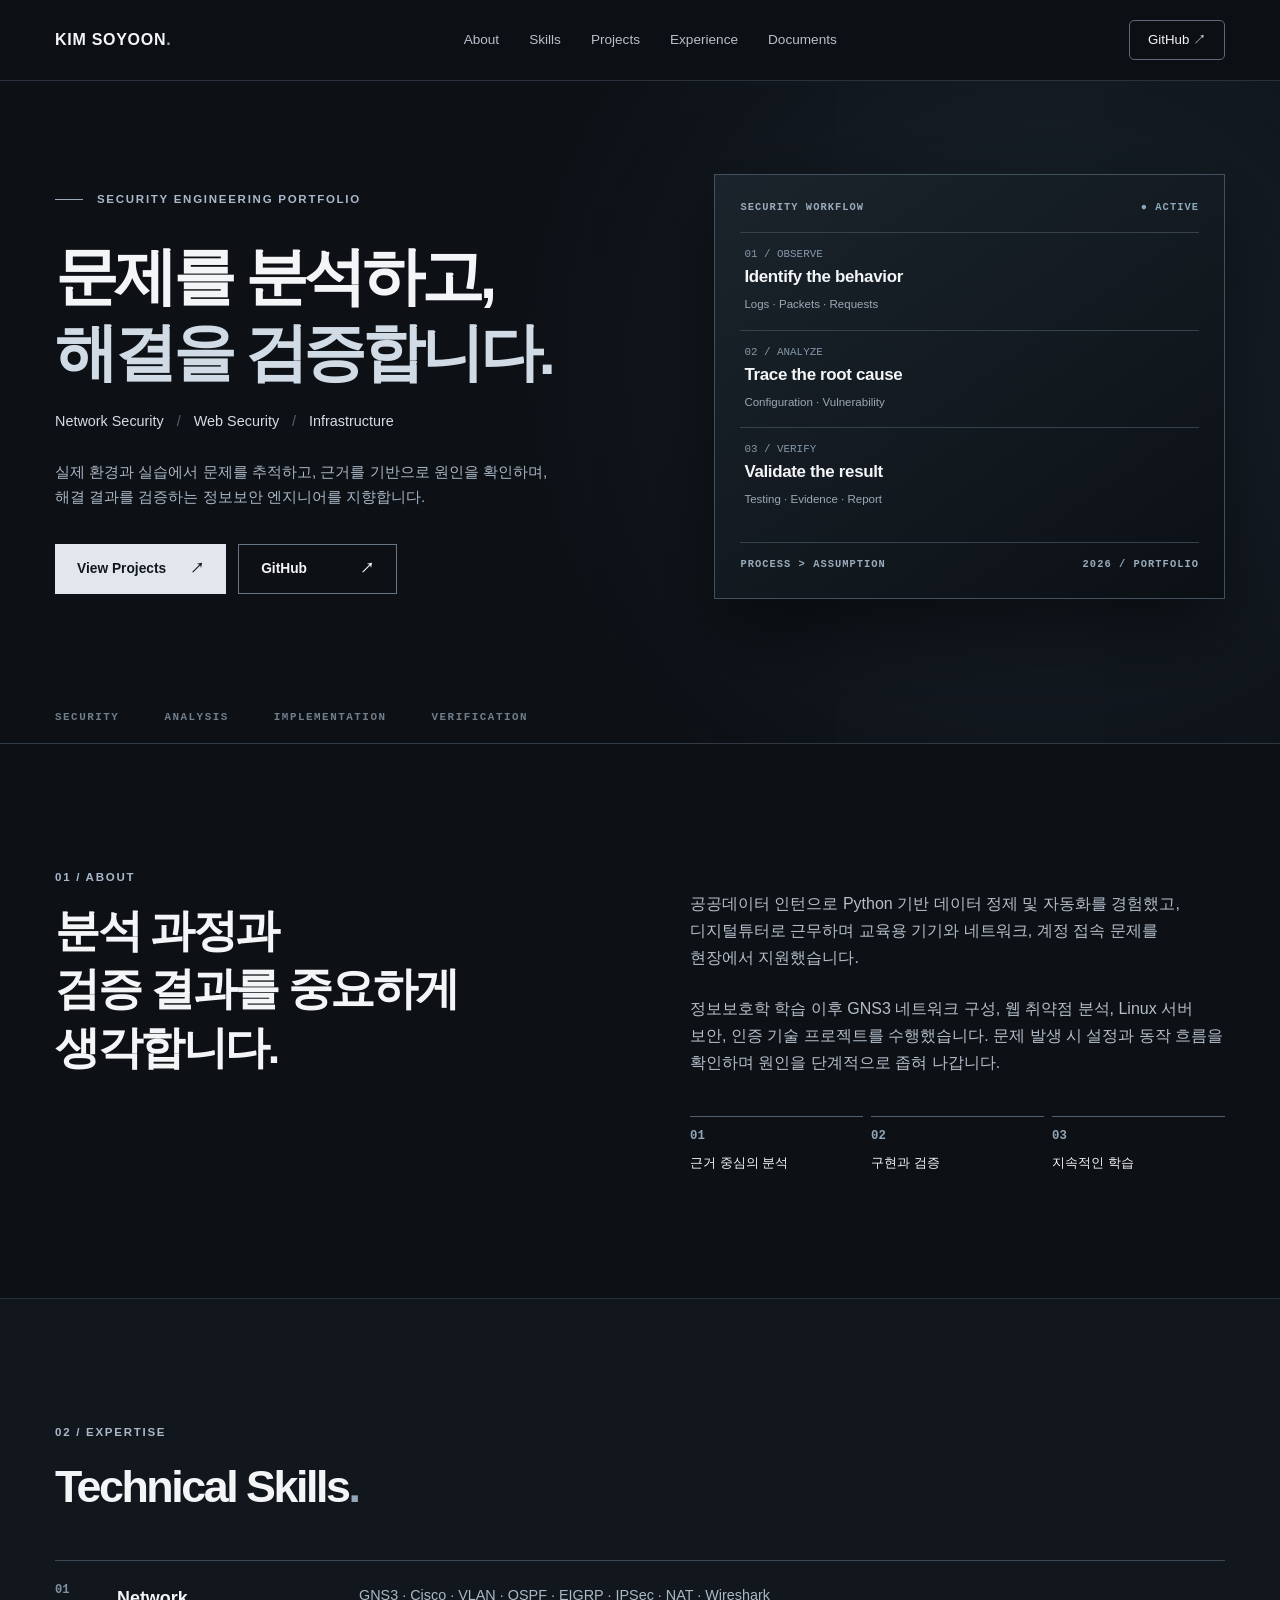
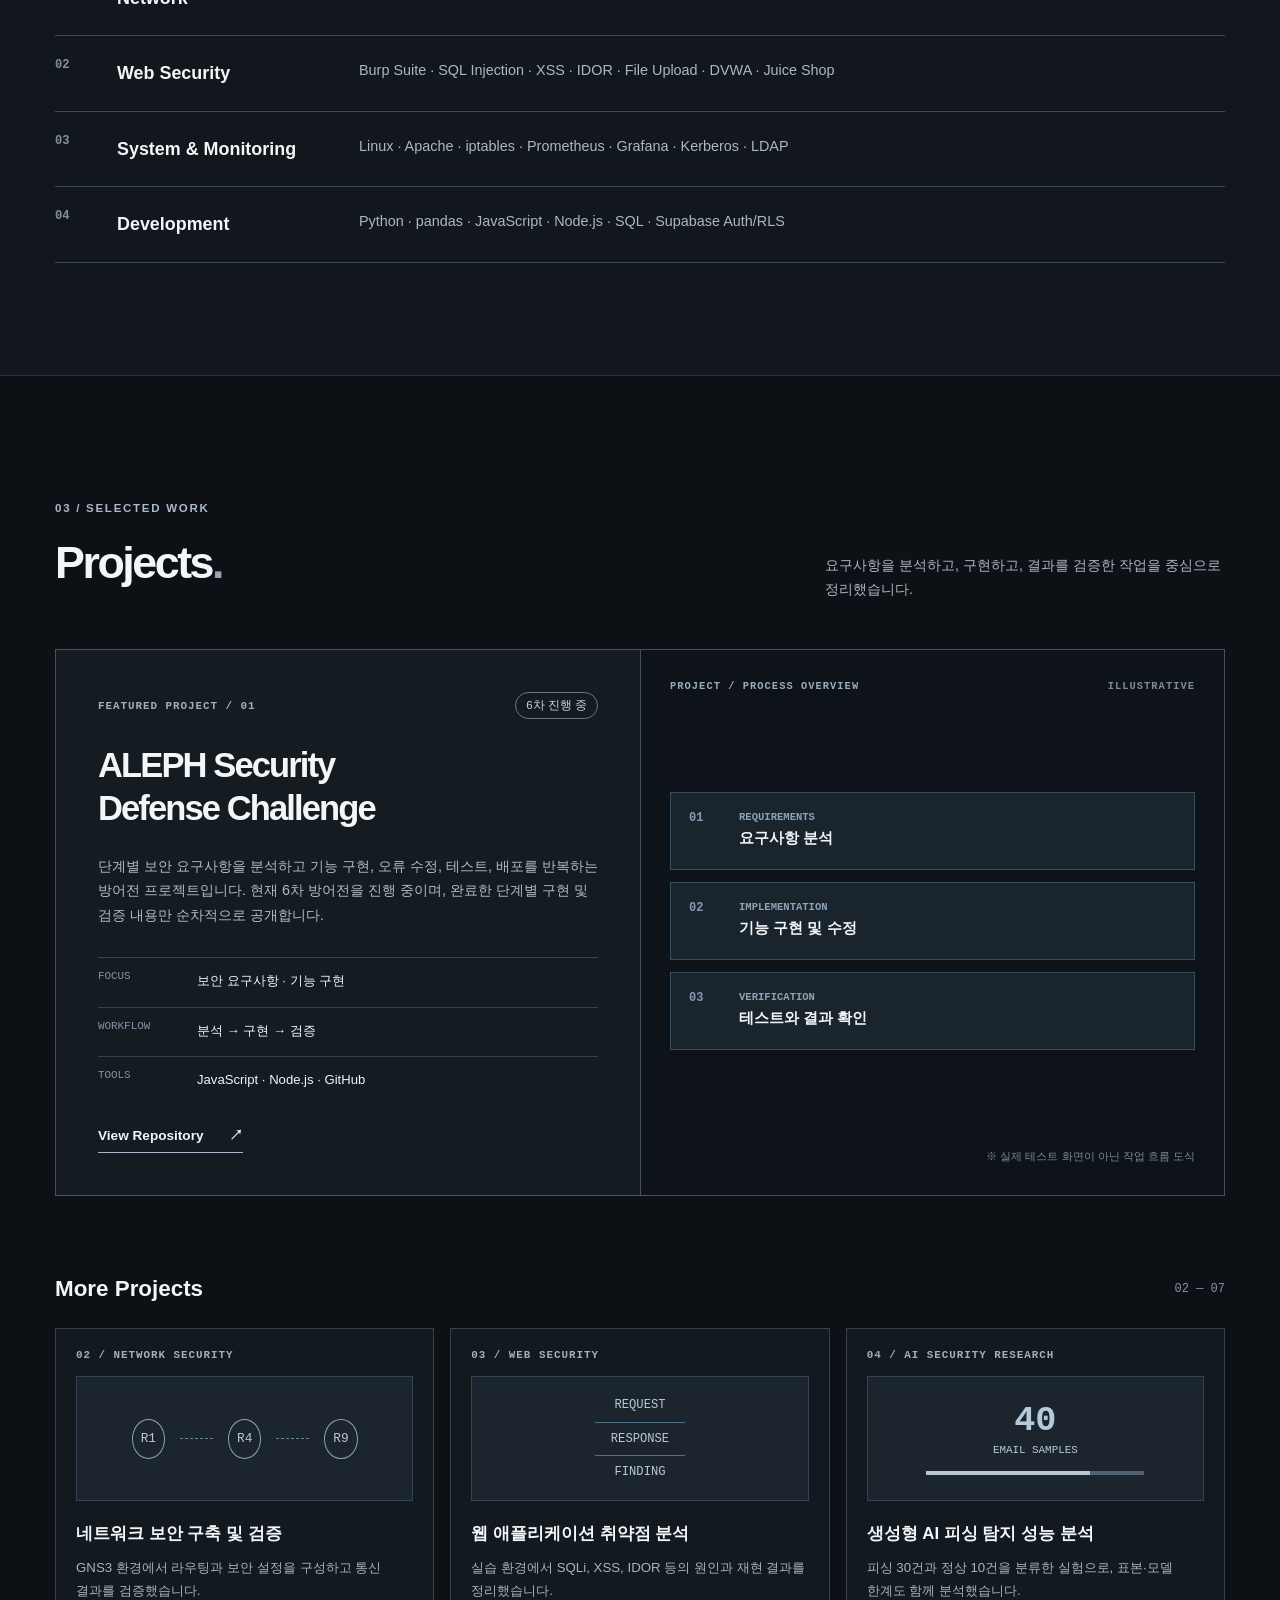
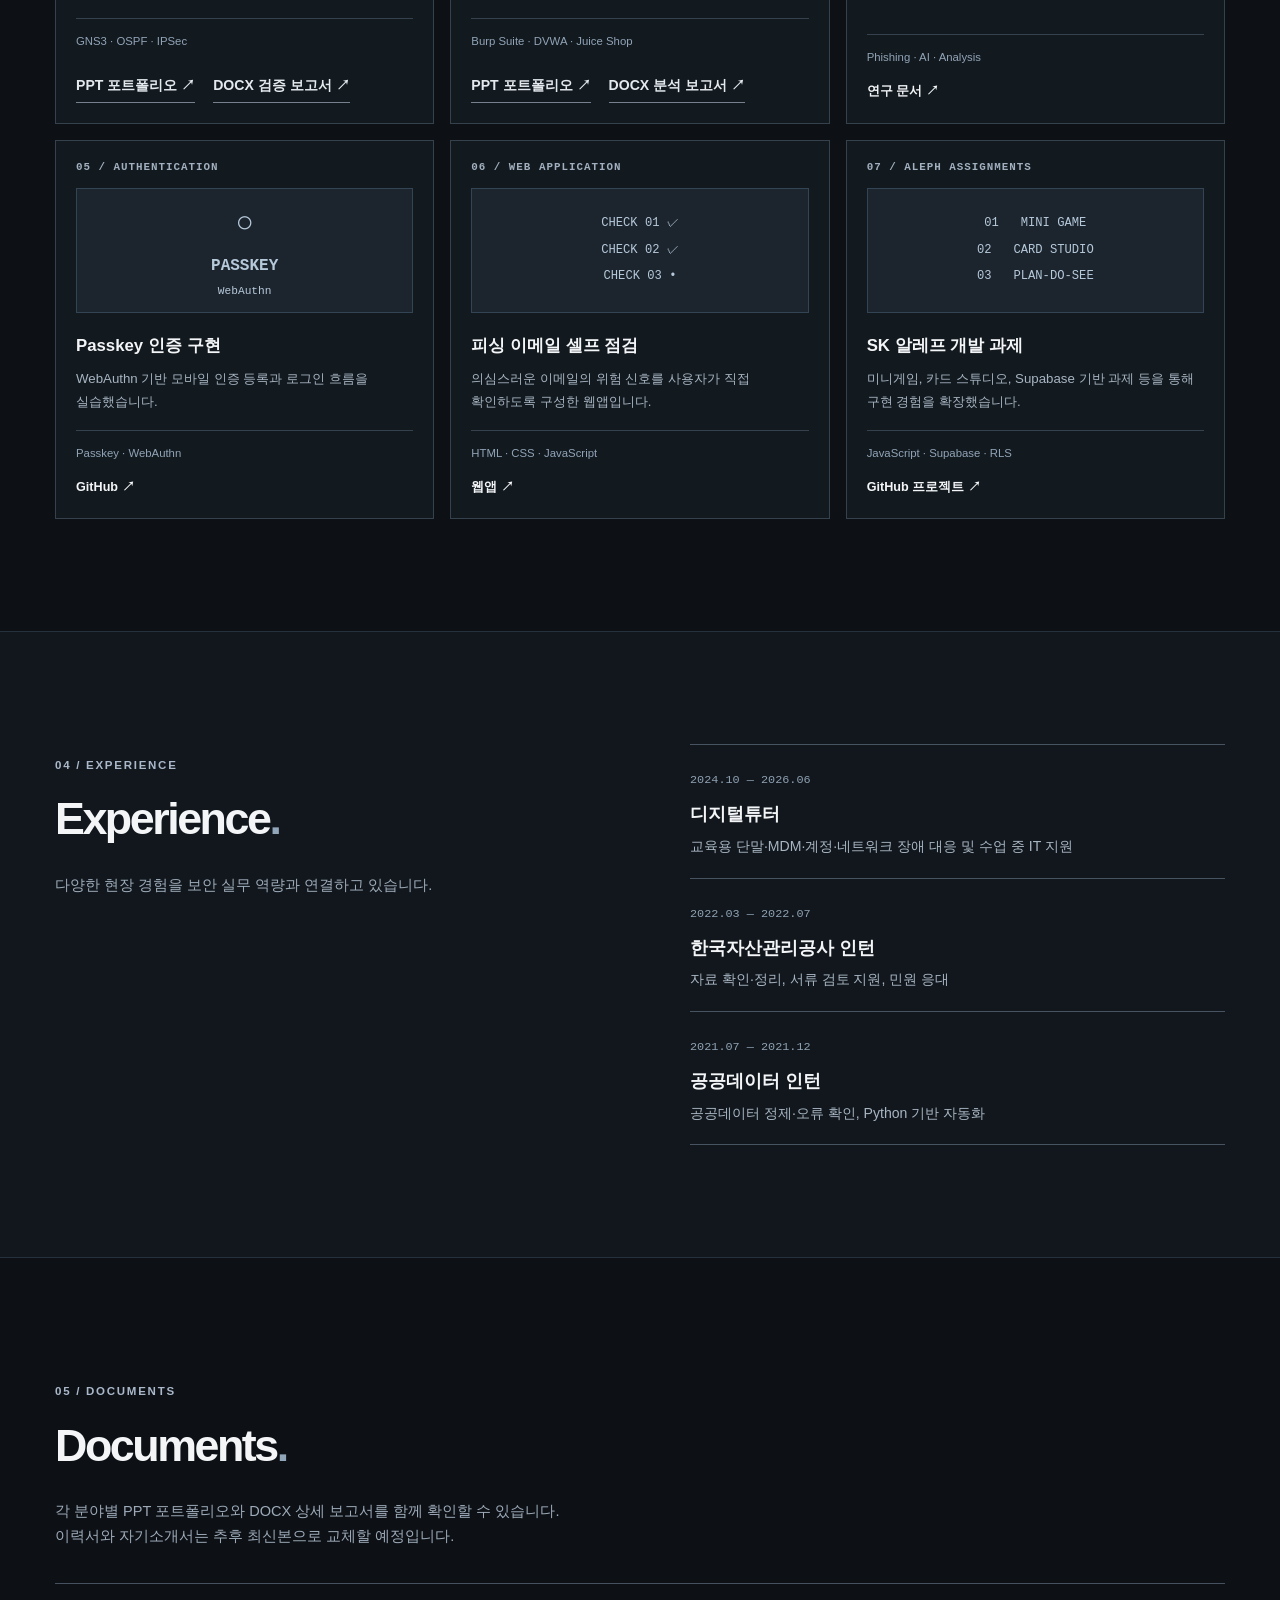
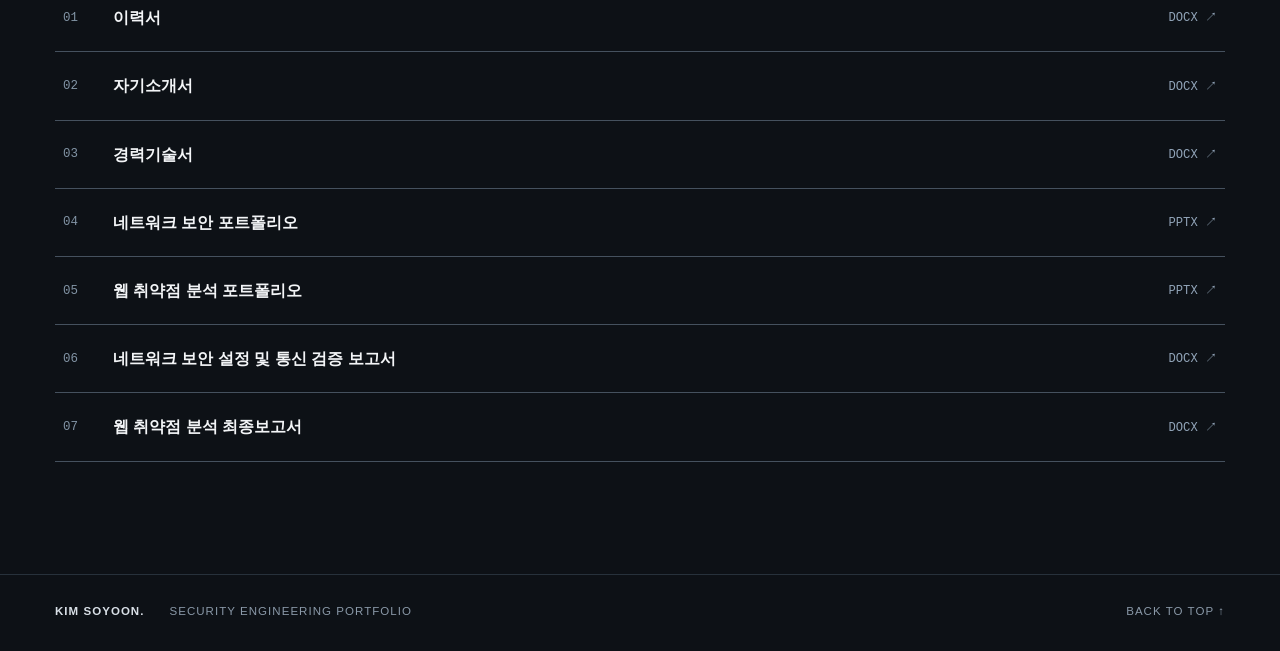
==== commit 27a941f5: "Add files via upload" ====
--- a/index.html
+++ b/index.html
@@ -1,11 +1,15 @@
-<!doctype html><html lang="ko"><head><meta charset="utf-8"><meta name="viewport" content="width=device-width,initial-scale=1"><meta name="theme-color" content="#0B1220"><meta name="description" content="김소윤 정보보안 포트폴리오 | 네트워크, 웹 보안, 보안 프로젝트"><title>김소윤 — Security Engineering Portfolio</title><link rel="preconnect" href="https://fonts.googleapis.com"><link rel="preconnect" href="https://fonts.gstatic.com" crossorigin><link href="https://fonts.googleapis.com/css2?family=DM+Sans:wght@400;500;600;700&family=Noto+Sans+KR:wght@400;500;600;700&display=swap" rel="stylesheet"><link rel="stylesheet" href="style.css"></head><body>
-<header class="header"><div class="shell header-inner"><a class="wordmark" href="#home">KIM SOYOON<span class="mark">/</span></a><button class="menu-button" type="button" aria-expanded="false" aria-controls="nav">메뉴 <span>☰</span></button><nav id="nav" aria-label="사이트 메뉴"><a href="#about">About</a><a href="#skills">Skills</a><a href="#projects">Projects</a><a href="#experience">Experience</a><a href="#documents">Documents</a><a class="nav-github" href="https://github.com/Soyoon0608" target="_blank" rel="noopener noreferrer">GitHub ↗</a></nav></div></header>
-<main id="home"><section class="hero shell"><div class="hero-main"><p class="eyebrow"><span class="eyebrow-bar"></span> SECURITY ENGINEERING PORTFOLIO</p><h1>문제를 분석하고,<br><em>해결을 검증합니다.</em></h1><p class="hero-desc">네트워크 구성 및 장애 분석, 웹 취약점 분석, 서버 운영 실습을 통해 시스템의 동작을 이해하고 문제를 해결하는 역량을 쌓아가고 있습니다.</p><div class="actions"><a class="button primary" href="#projects">프로젝트 살펴보기 <span>↗</span></a><a class="button ghost" href="#about">About me <span>↘</span></a></div></div><div class="hero-bottom"><span>NETWORK SECURITY <b>·</b> WEB SECURITY <b>·</b> SYSTEM</span><span>SCROLL TO EXPLORE <span aria-hidden="true">↓</span></span></div></section>
-<section id="about" class="section about-section"><div class="shell two-col"><div><div class="section-top"><span class="section-index">01 / ABOUT</span></div><h2>기술을 이해하고<br>문제를 해결하는 사람.</h2></div><div class="copy-stack"><p>저는 이해되지 않는 문제를 그냥 넘기지 않고, 원인을 끝까지 확인하려는 사람입니다.</p><p>공공데이터 인턴으로 Python 기반 데이터 정제·자동화를 경험했고, 디지털튜터로 교육용 기기, 계정, 네트워크 접속 문제를 지원하며 현장 IT 업무를 수행했습니다.</p><p>이후 정보보호학을 공부하며 GNS3 네트워크 구성, 웹 취약점 분석, Linux 서버 운영과 보안 프로젝트를 실습했습니다. 확인 가능한 근거를 바탕으로 원인을 좁히고, 수정한 결과를 검증하는 과정을 중요하게 생각합니다.</p><div class="about-pillars"><div><span>01</span><strong>원인 분석</strong><small>설정과 로그를 확인해 문제를 좁혀가기</small></div><div><span>02</span><strong>실습과 검증</strong><small>직접 구성하고 동작 결과 확인하기</small></div><div><span>03</span><strong>지속적인 학습</strong><small>부족한 부분을 다시 학습하고 개선하기</small></div></div></div></div></section>
-<section id="skills" class="section"><div class="shell"><div class="section-top"><span class="section-index">02 / EXPERTISE</span><span class="section-aside">LEARNED & PRACTICED</span></div><h2>Technical Skills<span class="period">.</span></h2><p class="section-lede">기술 이름보다, 어떤 환경에서 활용했는지를 중심으로 정리했습니다.</p><div class="skill-rows"><article><span class="skill-num">01</span><div><h3>Network Engineering</h3><p>GNS3 기반 라우팅 구성과 검증 · OSPF / EIGRP / VLAN / IPSec / NAT</p></div><span class="skill-meta">GNS3 · Cisco · Wireshark</span></article><article><span class="skill-num">02</span><div><h3>Web Application Security</h3><p>실습 환경에서 SQL Injection, XSS, IDOR 및 파일 업로드 취약점 분석</p></div><span class="skill-meta">Burp Suite · DVWA · bWAPP</span></article><article><span class="skill-num">03</span><div><h3>Infrastructure & Monitoring</h3><p>Linux 서버 운영, iptables 정책 실습, 모니터링 환경 구축</p></div><span class="skill-meta">Linux · Prometheus · Grafana</span></article><article><span class="skill-num">04</span><div><h3>Development & Automation</h3><p>Python 데이터 처리와 업무 자동화, JavaScript 웹앱 및 인증 구현</p></div><span class="skill-meta">Python · JS · SQL · Supabase</span></article></div></div></section>
-<section id="projects" class="section project-section"><div class="shell"><div class="section-top"><span class="section-index">03 / SELECTED WORK</span><span class="section-aside">PROJECTS & SECURITY LABS</span></div><h2>Projects<span class="period">.</span></h2><p class="section-lede">구현 과정과 검증 내용을 중심으로 보안 프로젝트를 정리했습니다.</p>
-<article class="feature"><div class="feature-heading"><div><div class="overline">FEATURED PROJECT <span class="separator">/</span> ALEPH</div><h3>ALEPH Security<br>Defense Challenge</h3></div><span class="status"><span></span> 6차 진행 중</span></div><div class="feature-body"><div class="feature-description"><p>단계별 보안 요구사항을 분석하고 기능 구현, 테스트, 오류 수정 및 배포를 반복하는 방어전 프로젝트입니다. 현재 6차를 진행 중이며, 완료 후 검증 결과를 업데이트할 예정입니다.</p><dl><div><dt>FOCUS</dt><dd>보안 요구사항 분석 · 기능 구현 · 검증</dd></div><div><dt>STACK</dt><dd>JavaScript · Node.js · Git · Vercel</dd></div><div><dt>STATUS</dt><dd>6차 진행 중 / 최종 검증 결과 추후 반영</dd></div></dl><a class="inline-link" href="https://github.com/Soyoon0608/aleph-defense-starter" target="_blank" rel="noopener noreferrer">GitHub 저장소 보기 <span>↗</span></a></div><div class="feature-visual" aria-label="보안 프로젝트의 단계별 작업 흐름을 나타내는 추상적 그래픽"><div class="terminal-head"><span></span><span></span><span></span><small>PROJECT WORKFLOW / OVERVIEW</small></div><div class="workflow"><div><span class="step-no">01</span><strong>REQUIREMENTS</strong><small>요구사항 분석</small></div><i></i><div><span class="step-no">02</span><strong>IMPLEMENT</strong><small>기능 구현</small></div><i></i><div><span class="step-no">03</span><strong>VALIDATE</strong><small>테스트 · 검증</small></div></div><p>PROCESS VISUALIZATION <span>—</span> NOT A PRODUCT SCREENSHOT</p></div></div></article>
-<div class="project-list"><article><span class="project-count">02 / NETWORK</span><div><h3>네트워크 보안 구축 및 통신 검증</h3><p>GNS3 기반 네트워크 구성, 보안 설정, 통신 흐름과 검증 결과 정리</p><span>GNS3 · Routing · IPSec</span></div><a href="./documents/네트워크보안_포트폴리오.pptx" aria-label="네트워크 보안 포트폴리오 문서">↗</a></article><article><span class="project-count">03 / WEB SECURITY</span><div><h3>웹 애플리케이션 취약점 분석</h3><p>DVWA · bWAPP · Juice Shop 환경에서 원인, 재현 및 개선 방향 분석</p><span>Burp Suite · SQLi · XSS</span></div><a href="./documents/김소윤_웹취약점분석_포트폴리오.pptx" aria-label="웹 취약점 분석 포트폴리오 문서">↗</a></article><article><span class="project-count">04 / AI SECURITY</span><div><h3>생성형 AI 피싱 이메일 탐지 성능 분석</h3><p>40건 표본 기반 탐지 실험과 한계 분석, 관련 셀프 점검 도구 구현</p><span>Phishing · Research · JavaScript</span></div><a href="./documents/10번_대표작_생성형AI피싱이메일탐지성능분석.docx" aria-label="피싱 탐지 논문 문서">↗</a></article><article><span class="project-count">05 / AUTHENTICATION</span><div><h3>Passkey 인증 구현</h3><p>WebAuthn 기반 패스키 등록·로그인 흐름 실습</p><span>WebAuthn · JavaScript</span></div><a href="https://github.com/Soyoon0608/passkey-intro-page" target="_blank" rel="noopener noreferrer" aria-label="Passkey 프로젝트 GitHub">↗</a></article><article><span class="project-count">06 / ALEPH TASKS</span><div><h3>SK 알레프 개발 과제</h3><p>미니게임, 카드 스튜디오, 정보판, Plan-Do-See 등 단계별 웹 개발 과제</p><span>HTML · CSS · JavaScript · Supabase</span></div><a href="https://github.com/Soyoon0608" target="_blank" rel="noopener noreferrer" aria-label="GitHub 개발 과제">↗</a></article></div></div></section>
-<section id="experience" class="section"><div class="shell"><div class="section-top"><span class="section-index">04 / EXPERIENCE</span></div><h2>Experience<span class="period">.</span></h2><div class="experience"><div><span>2024.10 — 2026.06</span><h3>디지털튜터</h3><p>교육용 단말·MDM·네트워크·계정 및 접속 오류 대응, 수업 현장 IT 지원</p></div><div><span>2022.03 — 2022.07</span><h3>한국자산관리공사 인턴</h3><p>자료 확인·정리, 서류 검토 및 업무 지원, 민원 응대</p></div><div><span>2021.07 — 2021.12</span><h3>공공데이터 인턴 · 대구광역시 북구청</h3><p>공공데이터 수집·정제·오류 확인, Python 자동화</p></div></div></div></section>
-<section id="documents" class="section documents-section"><div class="shell"><div class="section-top"><span class="section-index">05 / DOCUMENTS</span></div><h2>Documents<span class="period">.</span></h2><p class="section-lede">기존 저장소의 <code>documents/</code> 경로를 유지합니다. 이력서와 자기소개서는 추후 갱신할 예정입니다.</p><div class="documents"><a href="./documents/이력서.docx"><span>01</span><strong>이력서</strong><small>DOCX</small><b>↗</b></a><a href="./documents/자기소개서.docx"><span>02</span><strong>자기소개서</strong><small>DOCX</small><b>↗</b></a><a href="./documents/경력기술서.docx"><span>03</span><strong>경력기술서</strong><small>DOCX</small><b>↗</b></a><a href="./documents/김소윤_웹취약점분석_최종보고서.docx"><span>04</span><strong>웹 취약점 분석 보고서</strong><small>DOCX</small><b>↗</b></a><a href="./documents/김소윤_네트워크_보안_설정_및_통신_검증_보고서.docx"><span>05</span><strong>네트워크 보안 검증 보고서</strong><small>DOCX</small><b>↗</b></a></div></div></section></main>
-<footer class="footer"><div class="shell"><strong>KIM SOYOON<span class="mark">/</span></strong><p>Security Engineering Portfolio</p><a href="#home">BACK TO TOP ↑</a></div></footer><script src="script.js"></script></body></html>+<!doctype html><html lang="ko"><head><meta charset="utf-8"><meta name="viewport" content="width=device-width, initial-scale=1"><meta name="theme-color" content="#101419"><meta name="description" content="김소윤 정보보안 포트폴리오 | 네트워크 보안, 웹 취약점 분석, ALEPH 방어전"><title>김소윤 | Security Engineering Portfolio</title><link rel="stylesheet" href="style.css"></head><body>
+<header class="site-header"><div class="wrap navigation"><a class="logo" href="#home">KIM SOYOON<span class="logo-dot">.</span></a><button id="menu" class="menu" aria-label="메뉴 열기" aria-expanded="false">☰</button><nav id="nav" aria-label="사이트 메뉴"><a href="#about">About</a><a href="#skills">Skills</a><a href="#projects">Projects</a><a href="#experience">Experience</a><a href="#documents">Documents</a></nav><a class="contact" href="https://github.com/Soyoon0608" target="_blank" rel="noopener noreferrer">GitHub ↗</a></div></header>
+<main><section id="home" class="hero"><div class="wrap hero-layout"><div class="hero-copy"><p class="eyebrow"><span class="eyebrow-line"></span> SECURITY ENGINEERING PORTFOLIO</p><h1>문제를 분석하고,<br><em>해결을 검증합니다.</em></h1><p class="hero-fields">Network Security <span>/</span> Web Security <span>/</span> Infrastructure</p><p class="hero-description">실제 환경과 실습에서 문제를 추적하고, 근거를 기반으로 원인을 확인하며, 해결 결과를 검증하는 정보보안 엔지니어를 지향합니다.</p><div class="actions"><a class="btn btn-light" href="#projects">View Projects <span>↗</span></a><a class="btn btn-outline" href="https://github.com/Soyoon0608" target="_blank" rel="noopener noreferrer">GitHub <span>↗</span></a></div></div><div class="hero-visual" aria-label="프로젝트 작업 흐름을 표현한 디자인 그래픽"><div class="visual-head"><span>SECURITY WORKFLOW</span><span class="pulse">● ACTIVE</span></div><div class="visual-lines"><div><small>01 / OBSERVE</small><strong>Identify the behavior</strong><span>Logs · Packets · Requests</span></div><div><small>02 / ANALYZE</small><strong>Trace the root cause</strong><span>Configuration · Vulnerability</span></div><div><small>03 / VERIFY</small><strong>Validate the result</strong><span>Testing · Evidence · Report</span></div></div><div class="visual-footer"><span>PROCESS &gt; ASSUMPTION</span><span>2026 / PORTFOLIO</span></div></div></div><div class="wrap hero-bottom"><span>SECURITY</span><span>ANALYSIS</span><span>IMPLEMENTATION</span><span>VERIFICATION</span></div></section>
+<section id="about" class="section"><div class="wrap two-col"><div><p class="overline">01 / ABOUT</p><h2>분석 과정과<br>검증 결과를 중요하게<br>생각합니다.</h2></div><div class="about-text"><p>공공데이터 인턴으로 Python 기반 데이터 정제 및 자동화를 경험했고, 디지털튜터로 근무하며 교육용 기기와 네트워크, 계정 접속 문제를 현장에서 지원했습니다.</p><p>정보보호학 학습 이후 GNS3 네트워크 구성, 웹 취약점 분석, Linux 서버 보안, 인증 기술 프로젝트를 수행했습니다. 문제 발생 시 설정과 동작 흐름을 확인하며 원인을 단계적으로 좁혀 나갑니다.</p><div class="values"><div><b>01</b><span>근거 중심의 분석</span></div><div><b>02</b><span>구현과 검증</span></div><div><b>03</b><span>지속적인 학습</span></div></div></div></div></section>
+<section id="skills" class="section section-dim"><div class="wrap"><p class="overline">02 / EXPERTISE</p><h2>Technical Skills<span class="subtle-point">.</span></h2><div class="skill-rows"><div class="skill-row"><span class="skill-number">01</span><h3>Network</h3><p>GNS3 · Cisco · VLAN · OSPF · EIGRP · IPSec · NAT · Wireshark</p></div><div class="skill-row"><span class="skill-number">02</span><h3>Web Security</h3><p>Burp Suite · SQL Injection · XSS · IDOR · File Upload · DVWA · Juice Shop</p></div><div class="skill-row"><span class="skill-number">03</span><h3>System & Monitoring</h3><p>Linux · Apache · iptables · Prometheus · Grafana · Kerberos · LDAP</p></div><div class="skill-row"><span class="skill-number">04</span><h3>Development</h3><p>Python · pandas · JavaScript · Node.js · SQL · Supabase Auth/RLS</p></div></div></div></section>
+<section id="projects" class="section"><div class="wrap"><div class="section-top"><div><p class="overline">03 / SELECTED WORK</p><h2>Projects<span class="subtle-point">.</span></h2></div><p>요구사항을 분석하고, 구현하고, 결과를 검증한 작업을 중심으로 정리했습니다.</p></div><article class="featured"><div class="featured-content"><div class="feature-meta"><span class="featured-label">FEATURED PROJECT / 01</span><span class="status">6차 진행 중</span></div><h3>ALEPH Security<br>Defense Challenge</h3><p>단계별 보안 요구사항을 분석하고 기능 구현, 오류 수정, 테스트, 배포를 반복하는 방어전 프로젝트입니다. 현재 6차 방어전을 진행 중이며, 완료한 단계별 구현 및 검증 내용만 순차적으로 공개합니다.</p><div class="feature-facts"><div><span>FOCUS</span><strong>보안 요구사항 · 기능 구현</strong></div><div><span>WORKFLOW</span><strong>분석 → 구현 → 검증</strong></div><div><span>TOOLS</span><strong>JavaScript · Node.js · GitHub</strong></div></div><a class="text-link" href="https://github.com/Soyoon0608/aleph-defense-starter" target="_blank" rel="noopener noreferrer">View Repository <span>↗</span></a></div><div class="feature-visual"><div class="screen-caption">PROJECT / PROCESS OVERVIEW <span>ILLUSTRATIVE</span></div><div class="process-stack"><div><i>01</i><span>REQUIREMENTS</span><strong>요구사항 분석</strong></div><div><i>02</i><span>IMPLEMENTATION</span><strong>기능 구현 및 수정</strong></div><div><i>03</i><span>VERIFICATION</span><strong>테스트와 결과 확인</strong></div></div><div class="screen-bottom">※ 실제 테스트 화면이 아닌 작업 흐름 도식</div></div></article><div class="more-heading"><h3>More Projects</h3><span>02 — 07</span></div><div class="project-grid">
+<article class="project"><span class="project-no">02 / NETWORK SECURITY</span><div class="mini-visual mini-network" aria-hidden="true"><span class="node">R1</span><span class="network-line"></span><span class="node">R4</span><span class="network-line"></span><span class="node">R9</span></div><h4>네트워크 보안 구축 및 검증</h4><p>GNS3 환경에서 라우팅과 보안 설정을 구성하고 통신 결과를 검증했습니다.</p><div class="tags">GNS3 · OSPF · IPSec</div><div class="project-links"><a href="documents/네트워크보안_포트폴리오.pptx">PPT 포트폴리오 ↗</a><a href="documents/김소윤_네트워크_보안_설정_및_통신_검증_보고서.docx">DOCX 검증 보고서 ↗</a></div></article>
+<article class="project"><span class="project-no">03 / WEB SECURITY</span><div class="mini-visual mini-web" aria-hidden="true"><span>REQUEST</span><span class="tiny-rule"></span><span>RESPONSE</span><span class="tiny-rule"></span><span>FINDING</span></div><h4>웹 애플리케이션 취약점 분석</h4><p>실습 환경에서 SQLi, XSS, IDOR 등의 원인과 재현 결과를 정리했습니다.</p><div class="tags">Burp Suite · DVWA · Juice Shop</div><div class="project-links"><a href="documents/김소윤_웹취약점분석_포트폴리오.pptx">PPT 포트폴리오 ↗</a><a href="documents/김소윤_웹취약점분석_최종보고서.docx">DOCX 분석 보고서 ↗</a></div></article>
+<article class="project"><span class="project-no">04 / AI SECURITY RESEARCH</span><div class="mini-visual mini-ai" aria-hidden="true"><strong>40</strong><span>EMAIL SAMPLES</span><span class="measure"><i></i></span></div><h4>생성형 AI 피싱 탐지 성능 분석</h4><p>피싱 30건과 정상 10건을 분류한 실험으로, 표본·모델 한계도 함께 분석했습니다.</p><div class="tags">Phishing · AI · Analysis</div><a href="documents/10번_대표작_생성형AI피싱이메일탐지성능분석.docx">연구 문서 ↗</a></article>
+<article class="project"><span class="project-no">05 / AUTHENTICATION</span><div class="mini-visual mini-auth" aria-hidden="true"><span>○</span><strong>PASSKEY</strong><small>WebAuthn</small></div><h4>Passkey 인증 구현</h4><p>WebAuthn 기반 모바일 인증 등록과 로그인 흐름을 실습했습니다.</p><div class="tags">Passkey · WebAuthn</div><a href="https://github.com/Soyoon0608/passkey-intro-page" target="_blank" rel="noopener noreferrer">GitHub ↗</a></article>
+<article class="project"><span class="project-no">06 / WEB APPLICATION</span><div class="mini-visual mini-audit" aria-hidden="true"><span>CHECK 01 ✓</span><span>CHECK 02 ✓</span><span>CHECK 03 •</span></div><h4>피싱 이메일 셀프 점검</h4><p>의심스러운 이메일의 위험 신호를 사용자가 직접 확인하도록 구성한 웹앱입니다.</p><div class="tags">HTML · CSS · JavaScript</div><a href="https://soyoon0608.github.io/about-me-site/phishing-check/" target="_blank" rel="noopener noreferrer">웹앱 ↗</a></article>
+<article class="project"><span class="project-no">07 / ALEPH ASSIGNMENTS</span><div class="mini-visual mini-list" aria-hidden="true"><span>01 &nbsp; MINI GAME</span><span>02 &nbsp; CARD STUDIO</span><span>03 &nbsp; PLAN-DO-SEE</span></div><h4>SK 알레프 개발 과제</h4><p>미니게임, 카드 스튜디오, Supabase 기반 과제 등을 통해 구현 경험을 확장했습니다.</p><div class="tags">JavaScript · Supabase · RLS</div><a href="https://github.com/Soyoon0608" target="_blank" rel="noopener noreferrer">GitHub 프로젝트 ↗</a></article></div></div></section>
+<section id="experience" class="section section-dim"><div class="wrap two-col"><div><p class="overline">04 / EXPERIENCE</p><h2>Experience<span class="subtle-point">.</span></h2><p class="section-hint">다양한 현장 경험을 보안 실무 역량과 연결하고 있습니다.</p></div><div class="exp-list"><div><time>2024.10 — 2026.06</time><h3>디지털튜터</h3><p>교육용 단말·MDM·계정·네트워크 장애 대응 및 수업 중 IT 지원</p></div><div><time>2022.03 — 2022.07</time><h3>한국자산관리공사 인턴</h3><p>자료 확인·정리, 서류 검토 지원, 민원 응대</p></div><div><time>2021.07 — 2021.12</time><h3>공공데이터 인턴</h3><p>공공데이터 정제·오류 확인, Python 기반 자동화</p></div></div></div></section>
+<section id="documents" class="section"><div class="wrap"><p class="overline">05 / DOCUMENTS</p><h2>Documents<span class="subtle-point">.</span></h2><p class="section-hint">각 분야별 PPT 포트폴리오와 DOCX 상세 보고서를 함께 확인할 수 있습니다. 이력서와 자기소개서는 추후 최신본으로 교체할 예정입니다.</p><div class="docs"><a href="documents/이력서.docx"><span>01</span> 이력서 <small>DOCX ↗</small></a><a href="documents/자기소개서.docx"><span>02</span> 자기소개서 <small>DOCX ↗</small></a><a href="documents/경력기술서.docx"><span>03</span> 경력기술서 <small>DOCX ↗</small></a><a href="documents/네트워크보안_포트폴리오.pptx"><span>04</span> 네트워크 보안 포트폴리오 <small>PPTX ↗</small></a><a href="documents/김소윤_웹취약점분석_포트폴리오.pptx"><span>05</span> 웹 취약점 분석 포트폴리오 <small>PPTX ↗</small></a><a href="documents/김소윤_네트워크_보안_설정_및_통신_검증_보고서.docx"><span>06</span> 네트워크 보안 설정 및 통신 검증 보고서 <small>DOCX ↗</small></a><a href="documents/김소윤_웹취약점분석_최종보고서.docx"><span>07</span> 웹 취약점 분석 최종보고서 <small>DOCX ↗</small></a></div></div></section></main>
+<footer><div class="wrap footer"><strong>KIM SOYOON.</strong><span>SECURITY ENGINEERING PORTFOLIO</span><a href="#home">BACK TO TOP ↑</a></div></footer><script src="script.js"></script></body></html>
--- a/style.css
+++ b/style.css
@@ -1,2 +1,6 @@
+:root{--bg:#0d1116;--panel:#141a20;--panel2:#10161b;--text:#f3f5f7;--muted:#a3adb8;--dim:#76818d;--stroke:#303a45;--silver:#d7dee6;--accent:#a3b6cb;--max:1170px}*{box-sizing:border-box}html{scroll-behavior:smooth;scroll-padding-top:88px}body{margin:0;background:var(--bg);color:var(--text);font:16px/1.7 Pretendard,'Noto Sans KR',-apple-system,BlinkMacSystemFont,'Segoe UI',sans-serif;word-break:keep-all}a{text-decoration:none;color:inherit}a:focus-visible,button:focus-visible{outline:2px solid #d6e4f7;outline-offset:4px}.wrap{width:min(var(--max),calc(100% - 64px));margin:auto}.site-header{position:sticky;top:0;z-index:20;background:#0d1116ed;backdrop-filter:blur(16px);border-bottom:1px solid #2a333d}.navigation{height:80px;display:flex;align-items:center;gap:40px}.logo{font-weight:800;letter-spacing:.045em;white-space:nowrap}.logo-dot{color:#9cacc0}nav{display:flex;gap:30px;margin:auto}nav a{font-size:.85rem;color:#b8c0ca}nav a:hover{color:#fff}.contact{border:1px solid #5e6a77;border-radius:5px;padding:8px 18px;font-size:.83rem}.menu{display:none;background:none;color:white;border:0;font-size:25px}.hero{background:radial-gradient(circle at 82% 42%,#1a242e 0,transparent 47%),#0d1116;border-bottom:1px solid var(--stroke)}.hero-layout{min-height:610px;display:grid;grid-template-columns:1.08fr .92fr;align-items:center;gap:60px;padding-top:74px;padding-bottom:74px}.eyebrow,.overline{font-size:.72rem;font-weight:700;letter-spacing:.15em;color:#aab8ca}.eyebrow-line{display:inline-block;vertical-align:middle;width:28px;border-top:1px solid #9baabc;margin-right:9px}.hero h1{font-size:clamp(2.65rem,4.9vw,5rem);letter-spacing:-.067em;line-height:1.21;margin:30px 0 18px}.hero h1 em{font-style:normal;color:#d1dbe6}.hero-fields{font-weight:500;font-size:.9rem;color:#d4dce5}.hero-fields span{padding:0 9px;color:#536171}.hero-description{color:#a9b6c4;max-width:520px;font-size:.95rem;margin-top:25px}.actions{display:flex;gap:12px;margin-top:34px}.btn{display:flex;align-items:center;justify-content:space-between;gap:24px;padding:12px 22px;min-width:159px;font-weight:700;font-size:.86rem}.btn-light{background:#e2e7ee;color:#11171d}.btn-outline{border:1px solid #687584}.btn:hover{filter:brightness(1.13)}.hero-visual{height:425px;background:linear-gradient(145deg,#1b242c,#0b1015);border:1px solid #43515f;box-shadow:0 32px 80px #0008;padding:25px;display:flex;flex-direction:column}.visual-head,.visual-footer,.screen-caption{display:flex;justify-content:space-between;gap:10px;font:600 .65rem/1.5 Consolas,monospace;color:#9aabbb;letter-spacing:.1em}.pulse{color:#8aa9bb}.visual-lines{margin:auto 0}.visual-lines>div{border-top:1px solid #35414c;display:grid;gap:3px;padding:15px 4px}.visual-lines small{color:#8497ab;font:.68rem Consolas,monospace}.visual-lines strong{font-size:1.06rem;letter-spacing:-.02em}.visual-lines span{color:#9ba8b6;font-size:.72rem}.visual-footer{border-top:1px solid #35414c;padding-top:14px}.hero-bottom{display:flex;gap:45px;padding:20px 0;color:#707e8c;letter-spacing:.14em;font:600 .68rem Consolas,monospace}.section{padding:112px 0;border-bottom:1px solid #27313b}.section-dim{background:#11171d}.two-col{display:grid;grid-template-columns:1fr 1fr;gap:100px}.section h2{font-size:clamp(2rem,3.5vw,3.5rem);font-weight:700;line-height:1.3;letter-spacing:-.055em;margin:14px 0 25px}.subtle-point{color:#92a6ba}.about-text{padding-top:34px}.about-text>p{color:#b4bec9;margin:0 0 23px}.values{margin-top:40px;display:grid;grid-template-columns:repeat(3,1fr);gap:8px}.values div{border-top:1px solid #52606e;padding:12px 0;display:flex;flex-direction:column;gap:9px}.values b{font:600 .77rem Consolas,monospace;color:#91a6b9}.values span{font-size:.82rem}.skill-rows{margin-top:45px;border-top:1px solid #3c4854}.skill-row{display:grid;grid-template-columns:40px 220px 1fr;align-items:start;gap:22px;border-bottom:1px solid #3c4854;padding:22px 0}.skill-number{font:600 .76rem Consolas,monospace;color:#8190a0}.skill-row h3{margin:0;font-size:1.12rem}.skill-row p{margin:0;color:#aab8c6;font-size:.9rem}.section-top{display:flex;justify-content:space-between;align-items:end;gap:40px;margin-bottom:33px}.section-top p:last-child{max-width:400px;color:#aab6c2;font-size:.9rem}.featured{display:grid;grid-template-columns:1fr 1fr;border:1px solid #45515d;background:#141b21}.featured-content{padding:42px}.feature-meta{display:flex;justify-content:space-between;gap:10px;align-items:center}.featured-label,.project-no{font:600 .68rem Consolas,monospace;color:#a1afbe;letter-spacing:.09em}.status{border:1px solid #6b7887;padding:3px 10px;border-radius:30px;font-size:.72rem;color:#cbd5df}.featured h3{font-size:clamp(1.8rem,2.7vw,2.9rem);letter-spacing:-.055em;line-height:1.22;margin:25px 0}.featured-content>p{color:#afbbc8;font-size:.9rem}.feature-facts{display:grid;gap:14px;margin:30px 0}.feature-facts div{display:flex;gap:15px;border-top:1px solid #36424e;padding-top:12px}.feature-facts span{width:84px;color:#8193a5;font:.68rem Consolas,monospace;flex-shrink:0}.feature-facts strong{font-size:.82rem;font-weight:500}.text-link{display:inline-block;border-bottom:1px solid #a9b9c9;padding-bottom:5px;font-size:.85rem;font-weight:700}.text-link span{margin-left:22px}.feature-visual{background:#0d1318;border-left:1px solid #45515d;padding:29px;display:flex;flex-direction:column}.screen-caption span{color:#7f8b97}.process-stack{display:grid;gap:12px;margin:auto 0}.process-stack>div{padding:18px;background:#19242d;border:1px solid #3b4e5e;display:grid;grid-template-columns:40px 1fr;gap:2px 10px}.process-stack i{font:600 .75rem Consolas,monospace;color:#889caf;font-style:normal;grid-row:span 2}.process-stack span{font:600 .66rem Consolas,monospace;color:#8ba3b9}.process-stack strong{font-size:.95rem}.screen-bottom{color:#7e8b99;font-size:.7rem;text-align:right}.more-heading{display:flex;justify-content:space-between;align-items:center;margin:74px 0 20px}.more-heading h3{font-size:1.4rem;margin:0}.more-heading span{color:#8494a4;font:.75rem Consolas,monospace}.project-grid{display:grid;grid-template-columns:repeat(3,1fr);gap:16px}.project{border:1px solid #35414d;background:#12191f;padding:20px;display:flex;flex-direction:column}.project-no{margin-bottom:15px}.mini-visual{height:125px;background:#1c252e;border:1px solid #334454;margin-bottom:21px;display:flex;align-items:center;justify-content:center;gap:15px;color:#b6c9da;font-family:Consolas,monospace}.node{border:1px solid #86a2b8;padding:8px;border-radius:50%;font-size:.8rem}.network-line{width:33px;border-top:1px dashed #688599}.mini-web,.mini-list,.mini-audit{display:flex;flex-direction:column;gap:6px;font-size:.76rem}.tiny-rule{height:1px;background:#557084;width:90px}.mini-ai{flex-direction:column;gap:0}.mini-ai strong{font-size:2.2rem;line-height:1.1}.mini-ai span{font-size:.68rem}.mini-ai .measure{margin-top:12px;width:65%;height:4px;background:#526271}.measure i{display:block;width:75%;height:100%;background:#b8c7d3}.mini-auth{flex-direction:column;gap:2px}.mini-auth span{font-size:1.9rem}.mini-auth small{font-size:.7rem}.project h4{font-size:1.05rem;line-height:1.4;margin:0 0 10px}.project p{font-size:.83rem;color:#a7b5c2;line-height:1.75;margin:0 0 16px}.tags{font-size:.71rem;color:#91a4b7;margin-top:auto;border-top:1px solid #35414d;padding-top:13px}.project>a{font-weight:700;font-size:.79rem;margin-top:14px}.project>a:hover,.docs a:hover{color:#c7deef}.section-hint{color:#9daab8;font-size:.91rem;max-width:540px}.exp-list>div{border-top:1px solid #475361;padding:19px 0}.exp-list>div:last-child{border-bottom:1px solid #475361}.exp-list time{font:.74rem Consolas,monospace;color:#8fa1b2}.exp-list h3{margin:7px 0 5px;font-size:1.15rem}.exp-list p{color:#a8b5c2;font-size:.88rem;margin:0}.docs{border-top:1px solid #45515e;margin-top:35px}.docs a{display:flex;align-items:center;gap:35px;border-bottom:1px solid #45515e;padding:20px 8px;font-weight:600}.docs a>span{color:#8294a5;font:.78rem Consolas,monospace}.docs small{margin-left:auto;color:#91a4b8;font:.76rem Consolas,monospace}.footer{display:flex;align-items:center;gap:25px;padding:27px 0;color:#8a99a8;font-size:.72rem;letter-spacing:.09em}.footer strong{color:#d9e0e7}.footer a{margin-left:auto}@media(max-width:950px){.hero-layout,.two-col,.featured{grid-template-columns:1fr}.hero-visual{height:340px}.feature-visual{border-left:0;border-top:1px solid #45515d}.project-grid{grid-template-columns:repeat(2,1fr)}.two-col{gap:20px}.skill-row{grid-template-columns:30px 160px 1fr}.site-header nav{gap:16px}}@media(max-width:650px){.wrap{width:calc(100% - 36px)}.navigation{height:67px;gap:14px}.menu{display:block;margin-left:auto}nav{display:none;position:absolute;top:67px;left:0;right:0;background:#151b21;padding:17px 25px;border-bottom:1px solid #374653;flex-direction:column;gap:14px}nav.open{display:flex}.contact{display:none}.hero-layout{padding-top:40px;padding-bottom:42px;gap:25px;min-height:0}.hero h1{font-size:2.5rem}.hero-fields{font-size:.75rem}.hero-fields span{padding:0 4px}.hero-visual{height:330px}.hero-bottom{gap:15px;flex-wrap:wrap}.section{padding:75px 0}.about-text{padding-top:0}.values{grid-template-columns:1fr}.skill-row{grid-template-columns:26px 1fr;gap:9px}.skill-row p{grid-column:2}.section-top{display:block}.featured-content{padding:25px}.feature-visual{padding:20px}.project-grid{grid-template-columns:1fr}.footer{flex-wrap:wrap}.footer a{margin-left:0}.actions{flex-wrap:wrap}}@media(prefers-reduced-motion:reduce){html{scroll-behavior:auto}}
 
-:root{--bg:#0b1220;--section:#0e1829;--surface:#111e30;--surface2:#15243a;--white:#f8fafc;--muted:#a2b0c3;--subtle:#7689a2;--line:#25354b;--blue:#60a5fa;--blue2:#2563eb}*{box-sizing:border-box}html{scroll-behavior:smooth;scroll-padding-top:90px}body{margin:0;background:var(--bg);color:var(--white);font-family:'DM Sans','Noto Sans KR',sans-serif;line-height:1.75;word-break:keep-all}a{color:inherit;text-decoration:none}button{font:inherit}.shell{max-width:1160px;margin:0 auto;padding:0 38px}.header{position:sticky;top:0;z-index:20;background:#0b1220ee;backdrop-filter:blur(18px);border-bottom:1px solid var(--line)}.header-inner{height:78px;display:flex;align-items:center;justify-content:space-between}.wordmark,.footer strong{font-size:15px;letter-spacing:.15em;font-weight:700}.mark{color:var(--blue);margin-left:4px}.header nav{display:flex;align-items:center;gap:30px}.header nav a{color:#b5c1d1;font-size:13px;font-weight:600;transition:color .2s}.header nav a:hover{color:var(--white)}.header nav .nav-github{color:var(--white);border:1px solid #3c5069;border-radius:6px;padding:7px 12px}.menu-button{display:none}.hero{min-height:740px;padding-top:145px;display:flex;flex-direction:column;justify-content:space-between}.hero-main{max-width:930px}.eyebrow,.section-index,.section-aside,.overline{font-size:12px;font-weight:700;letter-spacing:.16em;color:var(--blue)}.eyebrow-bar{display:inline-block;width:21px;height:2px;background:var(--blue);vertical-align:middle;margin-right:11px}.hero h1{font-size:clamp(48px,6vw,86px);line-height:1.21;font-weight:700;letter-spacing:-.064em;margin:27px 0 24px}.hero h1 em{font-style:normal;color:#9db8d8}.hero-desc{max-width:690px;font-size:17px;line-height:2;color:var(--muted);margin:0}.actions{display:flex;gap:13px;flex-wrap:wrap;margin-top:38px}.button{padding:13px 22px;border-radius:6px;font-size:14px;font-weight:700;display:inline-flex;align-items:center;gap:25px;transition:transform .2s,background .2s}.button:hover{transform:translateY(-2px)}.primary{background:var(--blue2)}.primary:hover{background:#3478ea}.ghost{border:1px solid #465670;color:#c8d4e4}.hero-bottom{border-top:1px solid var(--line);padding:21px 0 26px;display:flex;justify-content:space-between;color:var(--subtle);font-size:10px;letter-spacing:.15em;font-weight:700}.hero-bottom b{color:var(--blue);margin:0 10px}.section{padding:116px 0;border-top:1px solid var(--line)}.section:nth-child(even){background:var(--section)}.section-top{display:flex;justify-content:space-between;margin-bottom:38px}.section-aside{color:var(--subtle)}.section h2{font-size:clamp(32px,4vw,53px);line-height:1.35;letter-spacing:-.045em;margin:0 0 18px;font-weight:700}.period{color:var(--blue)}.section-lede{font-size:15px;color:var(--muted);margin:0 0 43px}.two-col{display:grid;grid-template-columns:1fr 1fr;gap:95px}.two-col .section-top{margin-bottom:38px}.copy-stack{padding-top:18px}.copy-stack>p{color:#b4c2d3;font-size:15px;margin:0 0 20px;line-height:2}.about-pillars{border-top:1px solid var(--line);margin-top:36px}.about-pillars>div{display:grid;grid-template-columns:35px 125px 1fr;gap:10px;align-items:baseline;border-bottom:1px solid var(--line);padding:17px 0}.about-pillars span,.about-pillars small{color:var(--subtle);font-size:11px}.about-pillars strong{font-size:13px}.skill-rows{border-top:1px solid var(--line)}.skill-rows article{display:grid;grid-template-columns:55px 1.5fr 1fr;gap:18px;padding:28px 0;border-bottom:1px solid var(--line);align-items:center}.skill-num{color:var(--blue);font-size:12px;font-weight:700}.skill-rows h3{font-size:19px;margin:0 0 7px;letter-spacing:-.02em}.skill-rows p{margin:0;color:var(--muted);font-size:13px}.skill-meta{color:var(--subtle);font-size:12px;text-align:right}.feature{border:1px solid #344864;border-radius:12px;background:var(--surface);padding:42px;margin:34px 0 28px}.feature-heading{display:flex;justify-content:space-between;gap:20px;align-items:start}.overline{color:var(--blue)}.separator{color:var(--subtle);padding:0 8px}.feature h3{font-size:clamp(29px,3.1vw,43px);line-height:1.25;letter-spacing:-.035em;margin:20px 0 18px}.status{white-space:nowrap;background:#15364a;border:1px solid #2d586f;color:#a9d9f8;padding:7px 11px;border-radius:5px;font-size:12px;font-weight:700}.status span{display:inline-block;background:#75c8ff;border-radius:50%;width:7px;height:7px;margin-right:7px}.feature-body{display:grid;grid-template-columns:1fr 1.1fr;gap:46px}.feature-description>p{color:var(--muted);font-size:14px;line-height:2;margin:0 0 20px}.feature dl{margin:0}.feature dl>div{display:grid;grid-template-columns:70px 1fr;gap:14px;padding:12px 0;border-bottom:1px solid #2a3c55}.feature dt{color:var(--subtle);font-size:11px;font-weight:700}.feature dd{margin:0;color:#d4ddeb;font-size:12px}.inline-link{display:inline-block;color:#9bcbff;border-bottom:1px solid #4774a8;padding:12px 0 6px;margin-top:18px;font-size:13px;font-weight:700}.inline-link span{margin-left:26px}.feature-visual{background:#090f19;border:1px solid #2b415c;border-radius:9px;min-height:294px;overflow:hidden;display:flex;flex-direction:column}.terminal-head{height:39px;background:#142034;display:flex;align-items:center;gap:6px;padding:0 13px;border-bottom:1px solid #25344b}.terminal-head>span{width:7px;height:7px;border-radius:50%;background:#45536a}.terminal-head small{margin-left:auto;letter-spacing:.12em;font-size:9px;color:#75859c}.workflow{padding:42px 22px;display:flex;align-items:center;justify-content:space-evenly;flex:1}.workflow>div{display:flex;flex-direction:column;gap:9px;min-width:0}.workflow .step-no{font-size:11px;color:#6daaff;font-weight:700}.workflow strong{font-size:10px;letter-spacing:.08em;color:#d1e3fb}.workflow small{color:#8498b4;font-size:11px}.workflow i{width:26px;height:1px;background:#37506d;position:relative}.workflow i:after{content:'›';position:absolute;right:-3px;top:-13px;color:#6a91c4}.feature-visual>p{font-size:9px;letter-spacing:.11em;color:#64758d;padding:12px 18px;border-top:1px solid #25344b;margin:0}.feature-visual>p span{color:#478ac5}.project-list{border-top:1px solid var(--line)}.project-list article{border-bottom:1px solid var(--line);display:grid;grid-template-columns:175px 1fr 45px;gap:30px;align-items:center;padding:29px 0}.project-count{font-size:11px;font-weight:700;letter-spacing:.11em;color:#79a7df}.project-list h3{font-size:18px;margin:0 0 7px}.project-list p{font-size:13px;color:var(--muted);margin:0 0 6px}.project-list article div>span{color:var(--subtle);font-size:11px}.project-list article>a{width:36px;height:36px;border:1px solid #3a4e68;border-radius:50%;display:grid;place-items:center;color:#bbd8f9}.experience{border-top:1px solid var(--line)}.experience>div{display:grid;grid-template-columns:240px 1fr 1.8fr;gap:25px;padding:28px 0;border-bottom:1px solid var(--line);align-items:baseline}.experience span{font-size:12px;color:#8caed9}.experience h3{font-size:17px;margin:0}.experience p{margin:0;font-size:13px;color:var(--muted)}.documents{border-top:1px solid var(--line)}.documents a{display:grid;grid-template-columns:50px 1fr 75px 35px;align-items:center;gap:15px;border-bottom:1px solid var(--line);padding:23px 0}.documents span,.documents small{font-size:12px;color:var(--subtle)}.documents strong{font-size:15px}.documents b{color:#8dbcf2}.documents a:hover strong,.project-list a:hover{color:var(--blue)}.documents code{color:#b0c5de}.footer{background:#080e18;border-top:1px solid var(--line);padding:42px 0}.footer .shell{display:flex;align-items:center;justify-content:space-between;gap:20px}.footer p,.footer a{color:var(--subtle);font-size:12px}.footer a{letter-spacing:.1em}a:focus-visible,button:focus-visible{outline:2px solid var(--blue);outline-offset:4px}@media(max-width:850px){.two-col,.feature-body{grid-template-columns:1fr;gap:24px}.skill-rows article{grid-template-columns:36px 1fr}.skill-meta{grid-column:2;text-align:left}.experience>div{grid-template-columns:1fr;gap:8px}.hero{min-height:640px}.feature-visual{min-height:260px}}@media(max-width:620px){.shell{padding:0 22px}.header-inner{height:67px}.menu-button{display:block;color:var(--white);border:1px solid var(--line);border-radius:5px;background:transparent;padding:6px 10px;font-size:12px}.header nav{display:none;position:absolute;top:67px;left:0;right:0;padding:22px;background:#101c2e;flex-direction:column;align-items:stretch;gap:14px;border-bottom:1px solid var(--line)}.header nav.open{display:flex}.hero{padding-top:105px;min-height:650px}.hero h1{font-size:clamp(39px,10vw,55px)}.hero-desc{font-size:14px}.hero-bottom{font-size:9px;gap:15px}.hero-bottom span:last-child{display:none}.section{padding:79px 0}.section h2{font-size:34px}.feature{padding:24px 19px}.feature-heading{flex-direction:column}.feature h3{font-size:30px}.workflow{padding:32px 12px}.workflow i{width:8px}.workflow strong{font-size:8px}.workflow small{font-size:9px}.project-list article{grid-template-columns:1fr 35px;gap:12px}.project-count{grid-column:1 / -1}.project-list article>a{grid-column:2;grid-row:2}.project-list article>div{grid-column:1;grid-row:2}.about-pillars>div{grid-template-columns:25px 90px 1fr}.footer .shell{flex-direction:column;align-items:start}.documents a{grid-template-columns:28px 1fr 38px 20px;gap:9px}.documents strong{font-size:13px}}@media(prefers-reduced-motion:reduce){html{scroll-behavior:auto}*{transition:none!important}}
+/* Documents pairing enhancement */
+.project-links{display:flex;align-items:center;gap:18px;flex-wrap:wrap;margin-top:22px}
+.project-links a{font-size:.88rem;font-weight:600;color:#e4e9ee;text-decoration:none;border-bottom:1px solid #77818d;padding-bottom:4px}
+.project-links a:hover,.project-links a:focus-visible{color:white;border-bottom-color:#d4dce4}
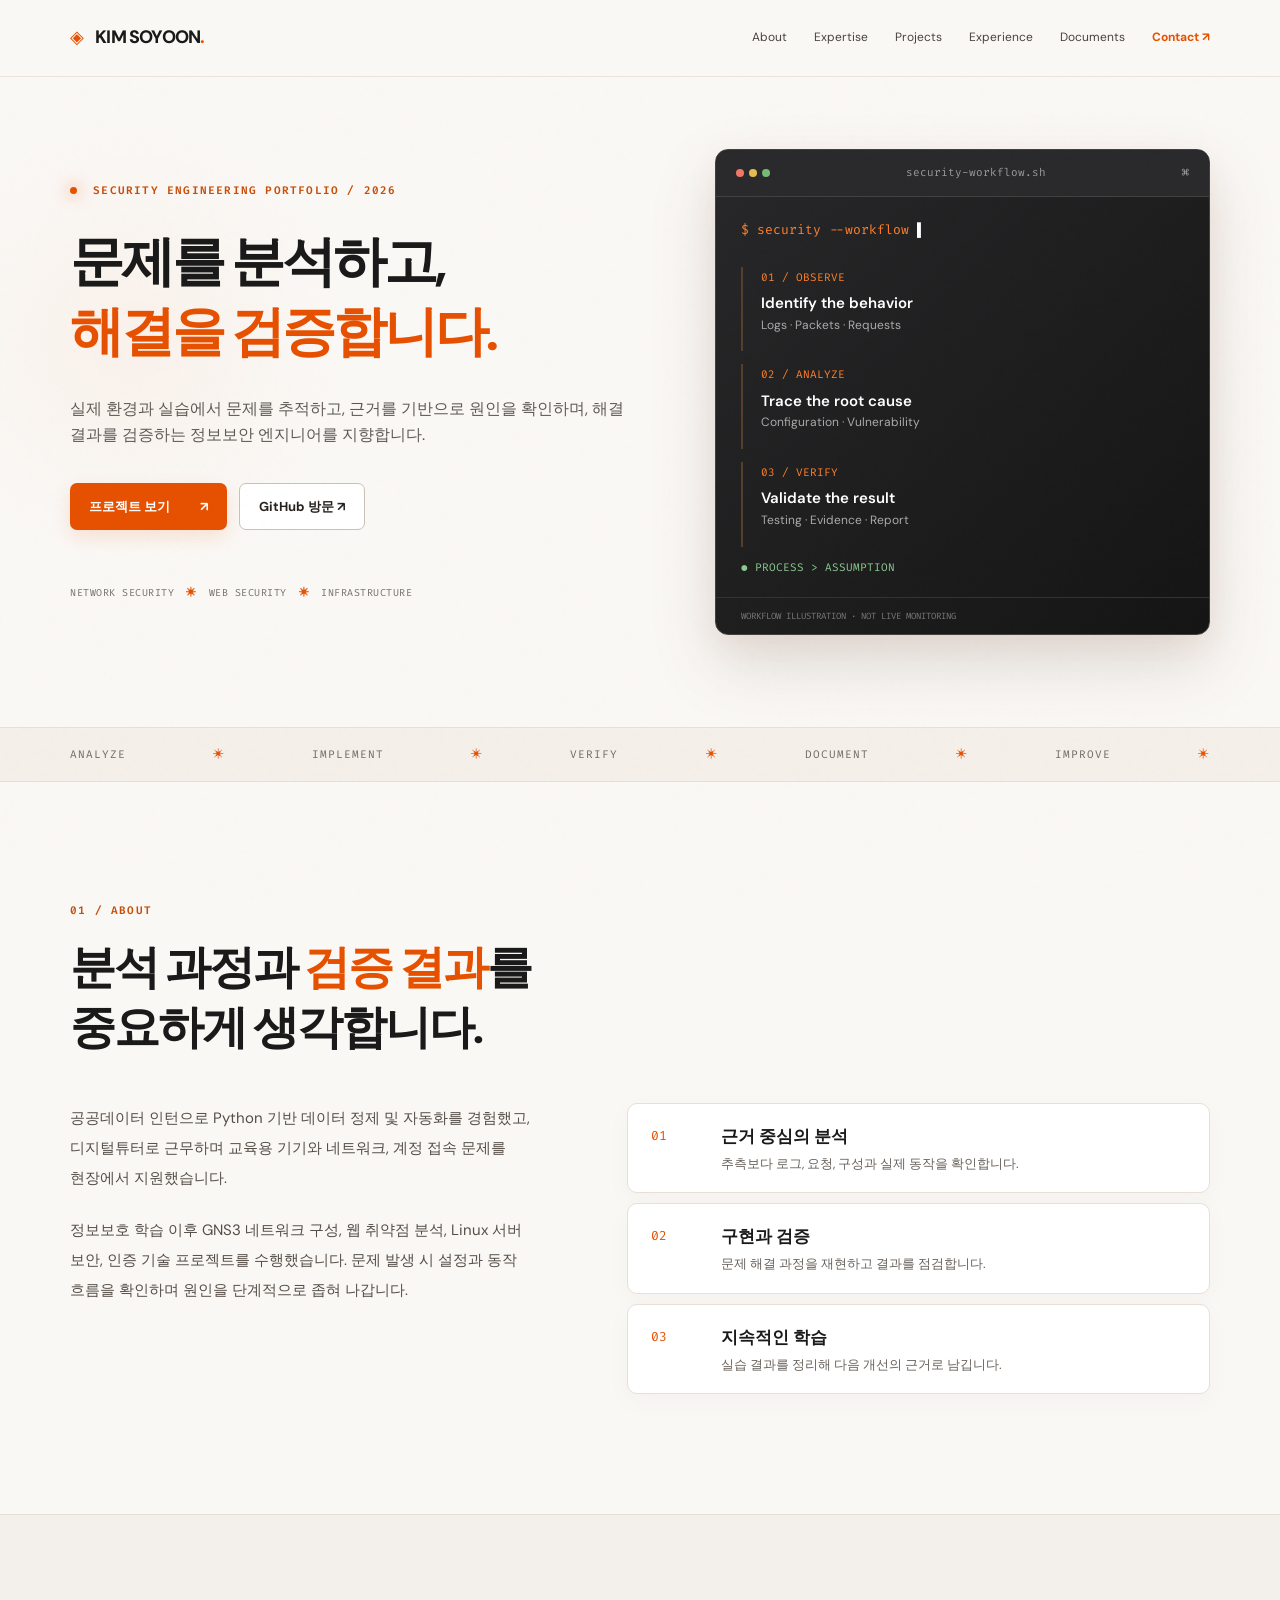
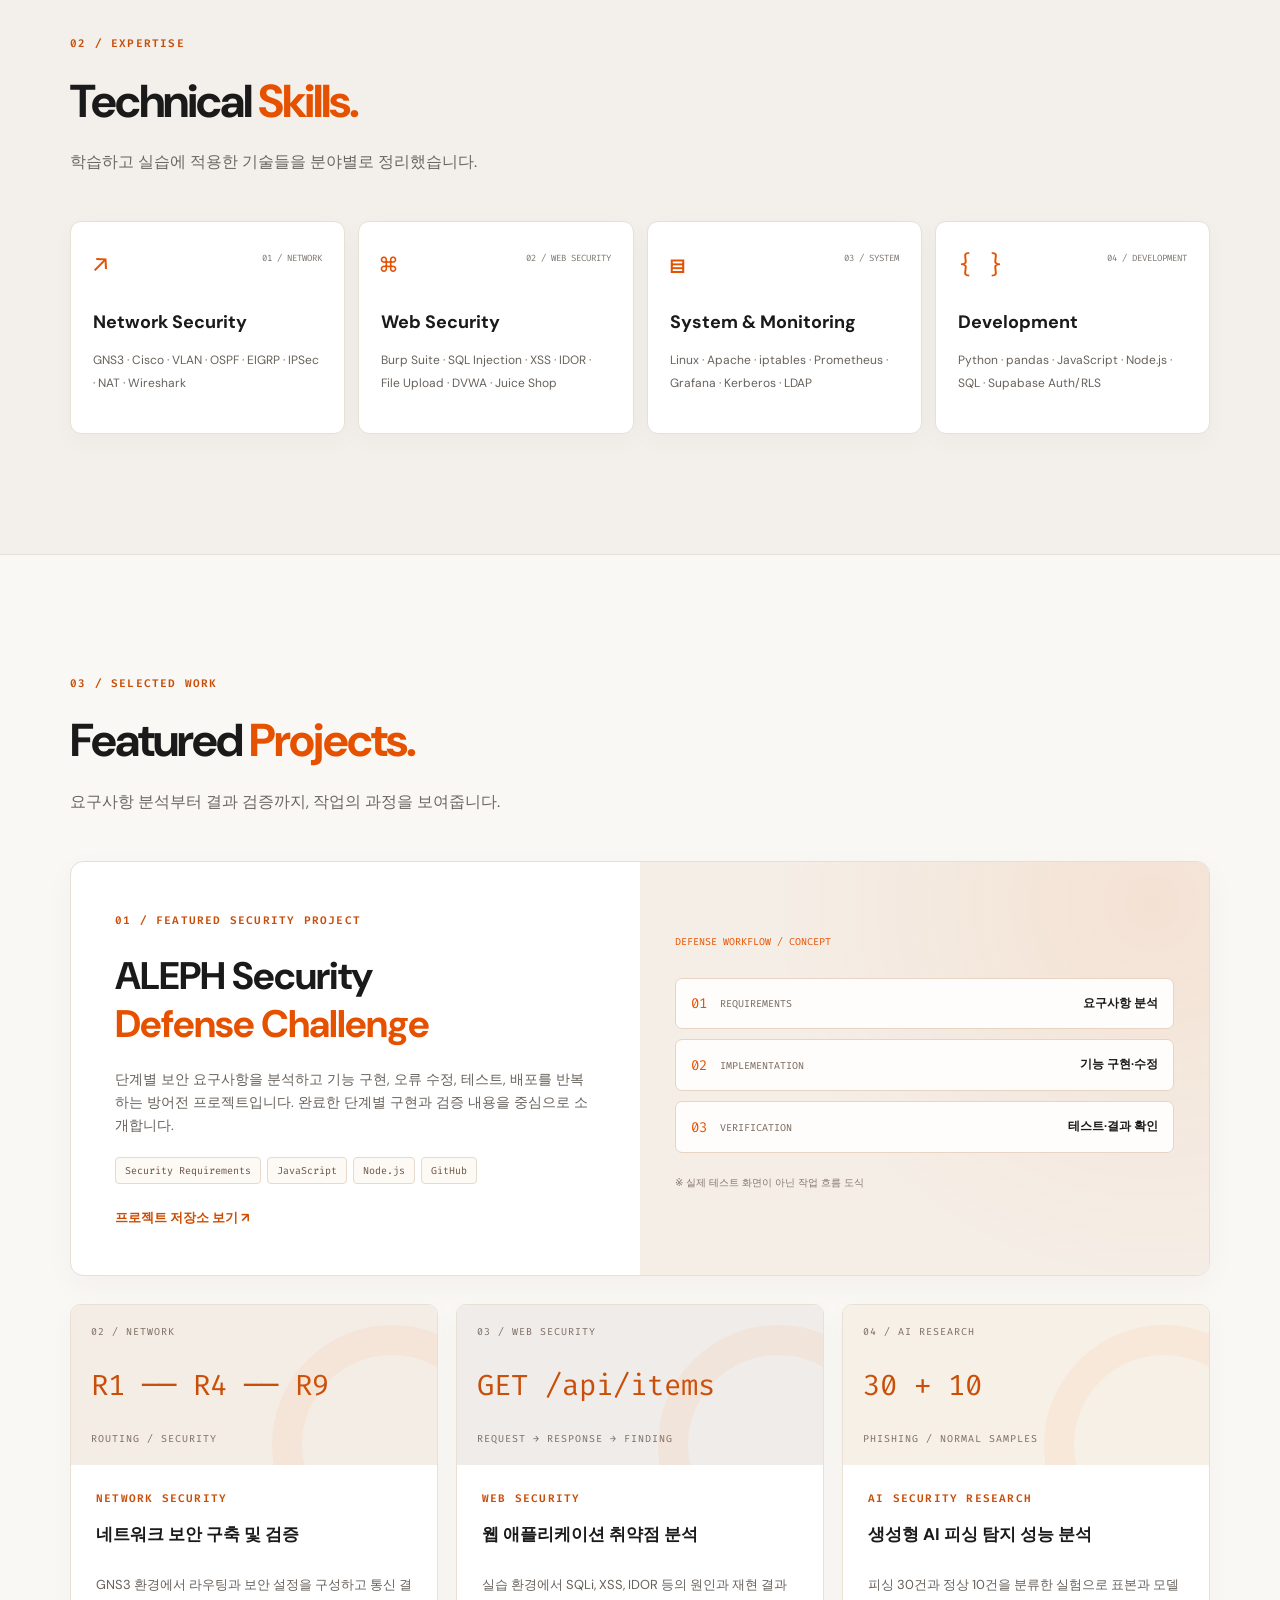
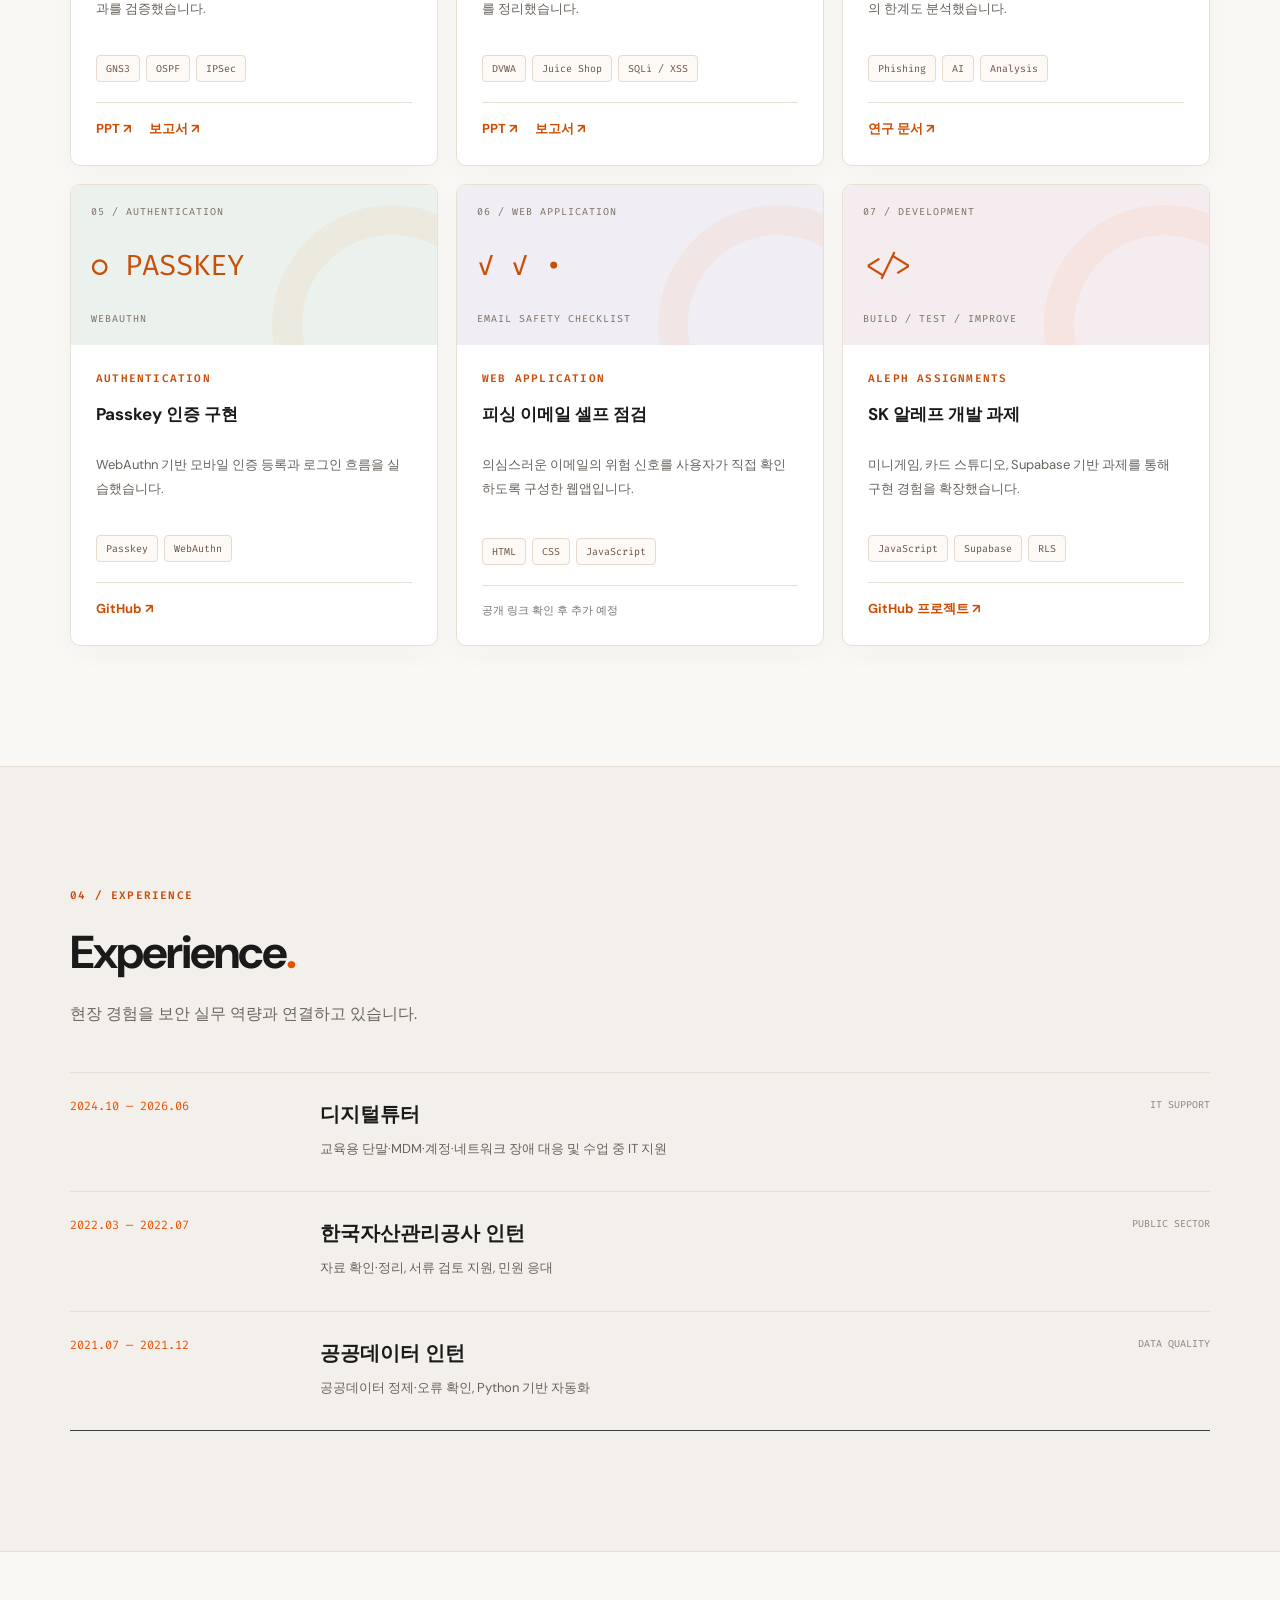
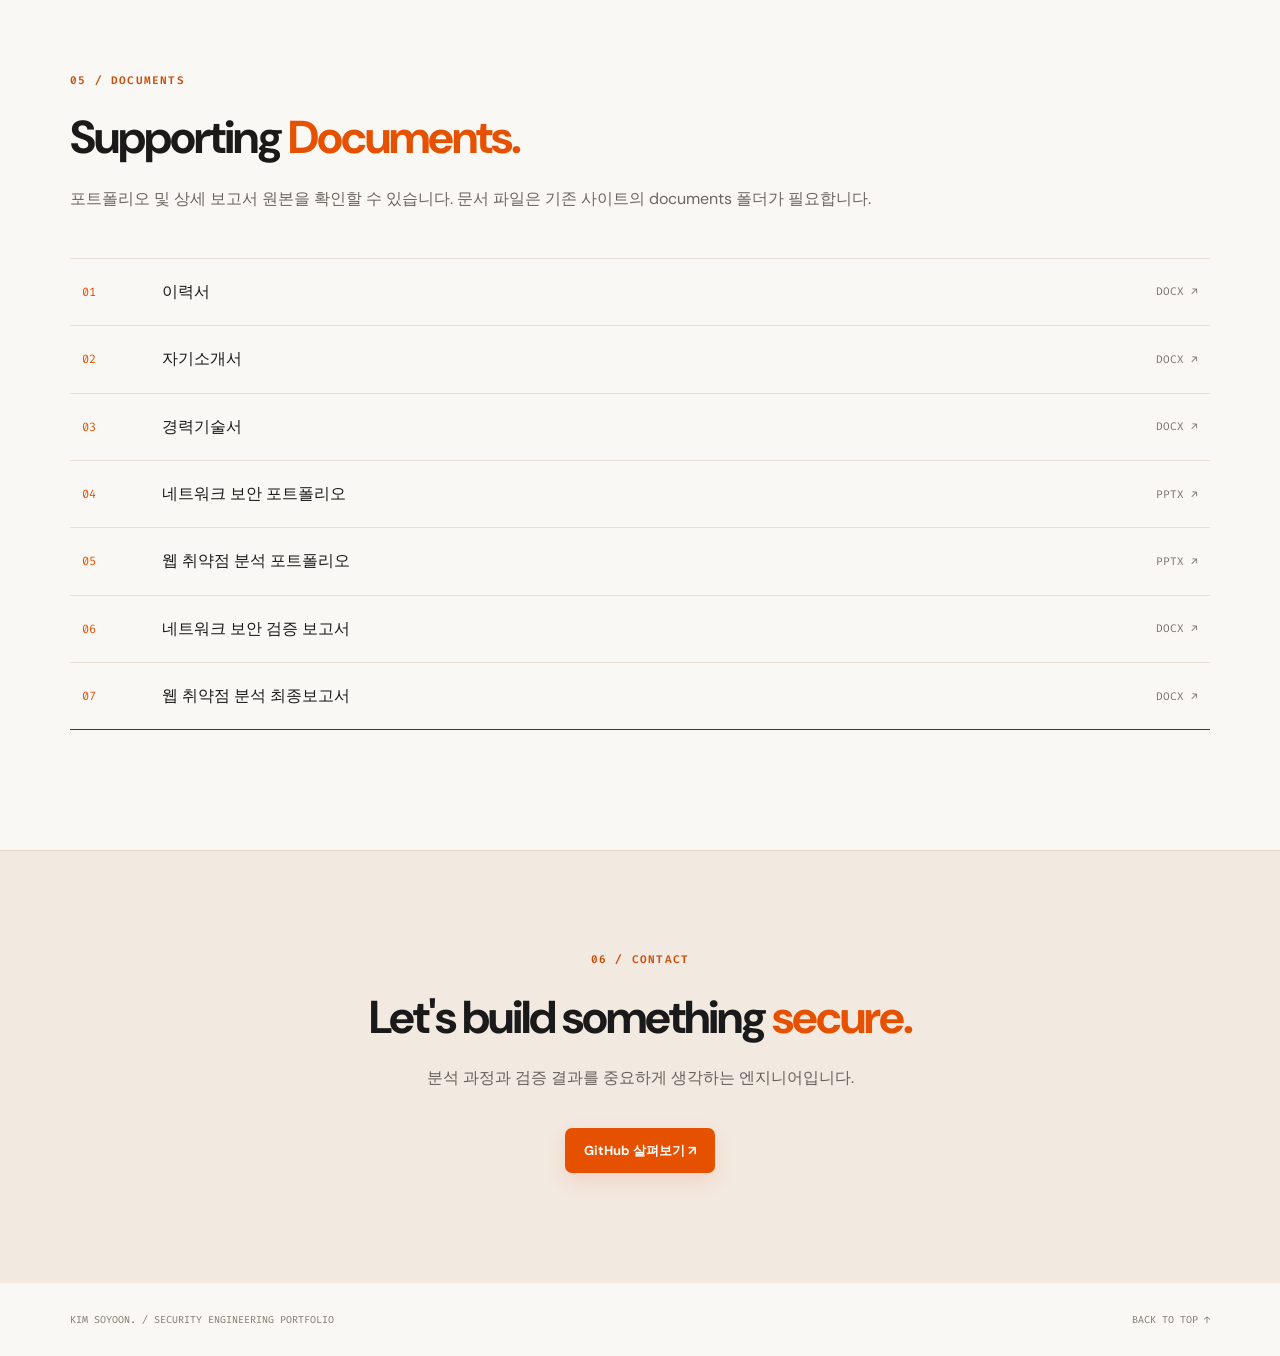
==== commit ab70b0e5: "Add files via upload" ====
--- a/index.html
+++ b/index.html
@@ -1,15 +1,24 @@
-<!doctype html><html lang="ko"><head><meta charset="utf-8"><meta name="viewport" content="width=device-width, initial-scale=1"><meta name="theme-color" content="#101419"><meta name="description" content="김소윤 정보보안 포트폴리오 | 네트워크 보안, 웹 취약점 분석, ALEPH 방어전"><title>김소윤 | Security Engineering Portfolio</title><link rel="stylesheet" href="style.css"></head><body>
-<header class="site-header"><div class="wrap navigation"><a class="logo" href="#home">KIM SOYOON<span class="logo-dot">.</span></a><button id="menu" class="menu" aria-label="메뉴 열기" aria-expanded="false">☰</button><nav id="nav" aria-label="사이트 메뉴"><a href="#about">About</a><a href="#skills">Skills</a><a href="#projects">Projects</a><a href="#experience">Experience</a><a href="#documents">Documents</a></nav><a class="contact" href="https://github.com/Soyoon0608" target="_blank" rel="noopener noreferrer">GitHub ↗</a></div></header>
-<main><section id="home" class="hero"><div class="wrap hero-layout"><div class="hero-copy"><p class="eyebrow"><span class="eyebrow-line"></span> SECURITY ENGINEERING PORTFOLIO</p><h1>문제를 분석하고,<br><em>해결을 검증합니다.</em></h1><p class="hero-fields">Network Security <span>/</span> Web Security <span>/</span> Infrastructure</p><p class="hero-description">실제 환경과 실습에서 문제를 추적하고, 근거를 기반으로 원인을 확인하며, 해결 결과를 검증하는 정보보안 엔지니어를 지향합니다.</p><div class="actions"><a class="btn btn-light" href="#projects">View Projects <span>↗</span></a><a class="btn btn-outline" href="https://github.com/Soyoon0608" target="_blank" rel="noopener noreferrer">GitHub <span>↗</span></a></div></div><div class="hero-visual" aria-label="프로젝트 작업 흐름을 표현한 디자인 그래픽"><div class="visual-head"><span>SECURITY WORKFLOW</span><span class="pulse">● ACTIVE</span></div><div class="visual-lines"><div><small>01 / OBSERVE</small><strong>Identify the behavior</strong><span>Logs · Packets · Requests</span></div><div><small>02 / ANALYZE</small><strong>Trace the root cause</strong><span>Configuration · Vulnerability</span></div><div><small>03 / VERIFY</small><strong>Validate the result</strong><span>Testing · Evidence · Report</span></div></div><div class="visual-footer"><span>PROCESS &gt; ASSUMPTION</span><span>2026 / PORTFOLIO</span></div></div></div><div class="wrap hero-bottom"><span>SECURITY</span><span>ANALYSIS</span><span>IMPLEMENTATION</span><span>VERIFICATION</span></div></section>
-<section id="about" class="section"><div class="wrap two-col"><div><p class="overline">01 / ABOUT</p><h2>분석 과정과<br>검증 결과를 중요하게<br>생각합니다.</h2></div><div class="about-text"><p>공공데이터 인턴으로 Python 기반 데이터 정제 및 자동화를 경험했고, 디지털튜터로 근무하며 교육용 기기와 네트워크, 계정 접속 문제를 현장에서 지원했습니다.</p><p>정보보호학 학습 이후 GNS3 네트워크 구성, 웹 취약점 분석, Linux 서버 보안, 인증 기술 프로젝트를 수행했습니다. 문제 발생 시 설정과 동작 흐름을 확인하며 원인을 단계적으로 좁혀 나갑니다.</p><div class="values"><div><b>01</b><span>근거 중심의 분석</span></div><div><b>02</b><span>구현과 검증</span></div><div><b>03</b><span>지속적인 학습</span></div></div></div></div></section>
-<section id="skills" class="section section-dim"><div class="wrap"><p class="overline">02 / EXPERTISE</p><h2>Technical Skills<span class="subtle-point">.</span></h2><div class="skill-rows"><div class="skill-row"><span class="skill-number">01</span><h3>Network</h3><p>GNS3 · Cisco · VLAN · OSPF · EIGRP · IPSec · NAT · Wireshark</p></div><div class="skill-row"><span class="skill-number">02</span><h3>Web Security</h3><p>Burp Suite · SQL Injection · XSS · IDOR · File Upload · DVWA · Juice Shop</p></div><div class="skill-row"><span class="skill-number">03</span><h3>System & Monitoring</h3><p>Linux · Apache · iptables · Prometheus · Grafana · Kerberos · LDAP</p></div><div class="skill-row"><span class="skill-number">04</span><h3>Development</h3><p>Python · pandas · JavaScript · Node.js · SQL · Supabase Auth/RLS</p></div></div></div></section>
-<section id="projects" class="section"><div class="wrap"><div class="section-top"><div><p class="overline">03 / SELECTED WORK</p><h2>Projects<span class="subtle-point">.</span></h2></div><p>요구사항을 분석하고, 구현하고, 결과를 검증한 작업을 중심으로 정리했습니다.</p></div><article class="featured"><div class="featured-content"><div class="feature-meta"><span class="featured-label">FEATURED PROJECT / 01</span><span class="status">6차 진행 중</span></div><h3>ALEPH Security<br>Defense Challenge</h3><p>단계별 보안 요구사항을 분석하고 기능 구현, 오류 수정, 테스트, 배포를 반복하는 방어전 프로젝트입니다. 현재 6차 방어전을 진행 중이며, 완료한 단계별 구현 및 검증 내용만 순차적으로 공개합니다.</p><div class="feature-facts"><div><span>FOCUS</span><strong>보안 요구사항 · 기능 구현</strong></div><div><span>WORKFLOW</span><strong>분석 → 구현 → 검증</strong></div><div><span>TOOLS</span><strong>JavaScript · Node.js · GitHub</strong></div></div><a class="text-link" href="https://github.com/Soyoon0608/aleph-defense-starter" target="_blank" rel="noopener noreferrer">View Repository <span>↗</span></a></div><div class="feature-visual"><div class="screen-caption">PROJECT / PROCESS OVERVIEW <span>ILLUSTRATIVE</span></div><div class="process-stack"><div><i>01</i><span>REQUIREMENTS</span><strong>요구사항 분석</strong></div><div><i>02</i><span>IMPLEMENTATION</span><strong>기능 구현 및 수정</strong></div><div><i>03</i><span>VERIFICATION</span><strong>테스트와 결과 확인</strong></div></div><div class="screen-bottom">※ 실제 테스트 화면이 아닌 작업 흐름 도식</div></div></article><div class="more-heading"><h3>More Projects</h3><span>02 — 07</span></div><div class="project-grid">
-<article class="project"><span class="project-no">02 / NETWORK SECURITY</span><div class="mini-visual mini-network" aria-hidden="true"><span class="node">R1</span><span class="network-line"></span><span class="node">R4</span><span class="network-line"></span><span class="node">R9</span></div><h4>네트워크 보안 구축 및 검증</h4><p>GNS3 환경에서 라우팅과 보안 설정을 구성하고 통신 결과를 검증했습니다.</p><div class="tags">GNS3 · OSPF · IPSec</div><div class="project-links"><a href="documents/네트워크보안_포트폴리오.pptx">PPT 포트폴리오 ↗</a><a href="documents/김소윤_네트워크_보안_설정_및_통신_검증_보고서.docx">DOCX 검증 보고서 ↗</a></div></article>
-<article class="project"><span class="project-no">03 / WEB SECURITY</span><div class="mini-visual mini-web" aria-hidden="true"><span>REQUEST</span><span class="tiny-rule"></span><span>RESPONSE</span><span class="tiny-rule"></span><span>FINDING</span></div><h4>웹 애플리케이션 취약점 분석</h4><p>실습 환경에서 SQLi, XSS, IDOR 등의 원인과 재현 결과를 정리했습니다.</p><div class="tags">Burp Suite · DVWA · Juice Shop</div><div class="project-links"><a href="documents/김소윤_웹취약점분석_포트폴리오.pptx">PPT 포트폴리오 ↗</a><a href="documents/김소윤_웹취약점분석_최종보고서.docx">DOCX 분석 보고서 ↗</a></div></article>
-<article class="project"><span class="project-no">04 / AI SECURITY RESEARCH</span><div class="mini-visual mini-ai" aria-hidden="true"><strong>40</strong><span>EMAIL SAMPLES</span><span class="measure"><i></i></span></div><h4>생성형 AI 피싱 탐지 성능 분석</h4><p>피싱 30건과 정상 10건을 분류한 실험으로, 표본·모델 한계도 함께 분석했습니다.</p><div class="tags">Phishing · AI · Analysis</div><a href="documents/10번_대표작_생성형AI피싱이메일탐지성능분석.docx">연구 문서 ↗</a></article>
-<article class="project"><span class="project-no">05 / AUTHENTICATION</span><div class="mini-visual mini-auth" aria-hidden="true"><span>○</span><strong>PASSKEY</strong><small>WebAuthn</small></div><h4>Passkey 인증 구현</h4><p>WebAuthn 기반 모바일 인증 등록과 로그인 흐름을 실습했습니다.</p><div class="tags">Passkey · WebAuthn</div><a href="https://github.com/Soyoon0608/passkey-intro-page" target="_blank" rel="noopener noreferrer">GitHub ↗</a></article>
-<article class="project"><span class="project-no">06 / WEB APPLICATION</span><div class="mini-visual mini-audit" aria-hidden="true"><span>CHECK 01 ✓</span><span>CHECK 02 ✓</span><span>CHECK 03 •</span></div><h4>피싱 이메일 셀프 점검</h4><p>의심스러운 이메일의 위험 신호를 사용자가 직접 확인하도록 구성한 웹앱입니다.</p><div class="tags">HTML · CSS · JavaScript</div><a href="https://soyoon0608.github.io/about-me-site/phishing-check/" target="_blank" rel="noopener noreferrer">웹앱 ↗</a></article>
-<article class="project"><span class="project-no">07 / ALEPH ASSIGNMENTS</span><div class="mini-visual mini-list" aria-hidden="true"><span>01 &nbsp; MINI GAME</span><span>02 &nbsp; CARD STUDIO</span><span>03 &nbsp; PLAN-DO-SEE</span></div><h4>SK 알레프 개발 과제</h4><p>미니게임, 카드 스튜디오, Supabase 기반 과제 등을 통해 구현 경험을 확장했습니다.</p><div class="tags">JavaScript · Supabase · RLS</div><a href="https://github.com/Soyoon0608" target="_blank" rel="noopener noreferrer">GitHub 프로젝트 ↗</a></article></div></div></section>
-<section id="experience" class="section section-dim"><div class="wrap two-col"><div><p class="overline">04 / EXPERIENCE</p><h2>Experience<span class="subtle-point">.</span></h2><p class="section-hint">다양한 현장 경험을 보안 실무 역량과 연결하고 있습니다.</p></div><div class="exp-list"><div><time>2024.10 — 2026.06</time><h3>디지털튜터</h3><p>교육용 단말·MDM·계정·네트워크 장애 대응 및 수업 중 IT 지원</p></div><div><time>2022.03 — 2022.07</time><h3>한국자산관리공사 인턴</h3><p>자료 확인·정리, 서류 검토 지원, 민원 응대</p></div><div><time>2021.07 — 2021.12</time><h3>공공데이터 인턴</h3><p>공공데이터 정제·오류 확인, Python 기반 자동화</p></div></div></div></section>
-<section id="documents" class="section"><div class="wrap"><p class="overline">05 / DOCUMENTS</p><h2>Documents<span class="subtle-point">.</span></h2><p class="section-hint">각 분야별 PPT 포트폴리오와 DOCX 상세 보고서를 함께 확인할 수 있습니다. 이력서와 자기소개서는 추후 최신본으로 교체할 예정입니다.</p><div class="docs"><a href="documents/이력서.docx"><span>01</span> 이력서 <small>DOCX ↗</small></a><a href="documents/자기소개서.docx"><span>02</span> 자기소개서 <small>DOCX ↗</small></a><a href="documents/경력기술서.docx"><span>03</span> 경력기술서 <small>DOCX ↗</small></a><a href="documents/네트워크보안_포트폴리오.pptx"><span>04</span> 네트워크 보안 포트폴리오 <small>PPTX ↗</small></a><a href="documents/김소윤_웹취약점분석_포트폴리오.pptx"><span>05</span> 웹 취약점 분석 포트폴리오 <small>PPTX ↗</small></a><a href="documents/김소윤_네트워크_보안_설정_및_통신_검증_보고서.docx"><span>06</span> 네트워크 보안 설정 및 통신 검증 보고서 <small>DOCX ↗</small></a><a href="documents/김소윤_웹취약점분석_최종보고서.docx"><span>07</span> 웹 취약점 분석 최종보고서 <small>DOCX ↗</small></a></div></div></section></main>
-<footer><div class="wrap footer"><strong>KIM SOYOON.</strong><span>SECURITY ENGINEERING PORTFOLIO</span><a href="#home">BACK TO TOP ↑</a></div></footer><script src="script.js"></script></body></html>
+<!doctype html>
+<html lang="ko">
+<head>
+<meta charset="UTF-8"><meta name="viewport" content="width=device-width,initial-scale=1">
+<meta name="description" content="김소윤의 정보보안·네트워크 엔지니어 포트폴리오. 문제를 분석하고 해결을 검증합니다.">
+<title>김소윤 | Security Engineering Portfolio</title>
+<link rel="preconnect" href="https://fonts.googleapis.com"><link rel="preconnect" href="https://fonts.gstatic.com" crossorigin>
+<link href="https://fonts.googleapis.com/css2?family=DM+Sans:wght@400;500;600;700;800&family=Fira+Code:wght@400;500;600&display=swap" rel="stylesheet">
+<link rel="stylesheet" href="styles.css">
+</head><body>
+<div class="grain" aria-hidden="true"></div>
+<header class="header"><div class="wrap nav"><a class="brand" href="#top"><span class="brand-icon">◈</span> KIM SOYOON<span class="dot">.</span></a><button class="menu" aria-label="메뉴 열기" aria-expanded="false">☰</button><nav class="nav-links" aria-label="주요 메뉴"><a href="#about">About</a><a href="#expertise">Expertise</a><a href="#work">Projects</a><a href="#experience">Experience</a><a href="#documents">Documents</a><a class="nav-contact" href="#contact">Contact ↗</a></nav></div></header>
+<main id="top">
+<section class="hero wrap"><div class="hero-copy"><div class="eyebrow"><span class="pulse"></span> SECURITY ENGINEERING PORTFOLIO / 2026</div><h1>문제를 분석하고,<br><em>해결을 검증합니다.</em></h1><p class="hero-desc">실제 환경과 실습에서 문제를 추적하고, 근거를 기반으로 원인을 확인하며, 해결 결과를 검증하는 정보보안 엔지니어를 지향합니다.</p><div class="hero-actions"><a class="btn primary" href="#work">프로젝트 보기 <span>↗</span></a><a class="btn ghost" href="https://github.com/Soyoon0608" target="_blank" rel="noopener noreferrer">GitHub 방문 ↗</a></div><div class="hero-meta"><span>NETWORK SECURITY</span><b>✳</b><span>WEB SECURITY</span><b>✳</b><span>INFRASTRUCTURE</span></div></div>
+<div class="terminal" aria-label="보안 분석 워크플로우를 표현한 개념도"><div class="term-head"><span class="traffic"><i></i><i></i><i></i></span><span>security-workflow.sh</span><span>⌘</span></div><div class="term-body"><p class="prompt">$ security --workflow <span class="cursor">▌</span></p><div class="term-step"><small>01 / OBSERVE</small><strong>Identify the behavior</strong><span>Logs · Packets · Requests</span></div><div class="term-step"><small>02 / ANALYZE</small><strong>Trace the root cause</strong><span>Configuration · Vulnerability</span></div><div class="term-step"><small>03 / VERIFY</small><strong>Validate the result</strong><span>Testing · Evidence · Report</span></div><div class="term-ok">● PROCESS &gt; ASSUMPTION</div></div><div class="term-foot">WORKFLOW ILLUSTRATION · NOT LIVE MONITORING</div></div></section>
+<div class="ticker"><div class="wrap">ANALYZE <span>✳</span> IMPLEMENT <span>✳</span> VERIFY <span>✳</span> DOCUMENT <span>✳</span> IMPROVE <span>✳</span></div></div>
+<section id="about" class="section wrap"><div class="section-top"><div class="kicker">01 / ABOUT</div><h2>분석 과정과 <em>검증 결과</em>를<br>중요하게 생각합니다.</h2></div><div class="about-grid"><div class="about-text"><p>공공데이터 인턴으로 Python 기반 데이터 정제 및 자동화를 경험했고, 디지털튜터로 근무하며 교육용 기기와 네트워크, 계정 접속 문제를 현장에서 지원했습니다.</p><p>정보보호 학습 이후 GNS3 네트워크 구성, 웹 취약점 분석, Linux 서버 보안, 인증 기술 프로젝트를 수행했습니다. 문제 발생 시 설정과 동작 흐름을 확인하며 원인을 단계적으로 좁혀 나갑니다.</p></div><div class="principles"><article><span>01</span><h3>근거 중심의 분석</h3><p>추측보다 로그, 요청, 구성과 실제 동작을 확인합니다.</p></article><article><span>02</span><h3>구현과 검증</h3><p>문제 해결 과정을 재현하고 결과를 점검합니다.</p></article><article><span>03</span><h3>지속적인 학습</h3><p>실습 결과를 정리해 다음 개선의 근거로 남깁니다.</p></article></div></div></section>
+<section id="expertise" class="section section-shaded"><div class="wrap"><div class="section-top"><div class="kicker">02 / EXPERTISE</div><h2>Technical <em>Skills.</em></h2><p class="subhead">학습하고 실습에 적용한 기술들을 분야별로 정리했습니다.</p></div><div class="skills-grid"><article class="skill-card"><div class="skill-top"><span>↗</span><small>01 / NETWORK</small></div><h3>Network Security</h3><p>GNS3 · Cisco · VLAN · OSPF · EIGRP · IPSec · NAT · Wireshark</p></article><article class="skill-card"><div class="skill-top"><span>⌘</span><small>02 / WEB SECURITY</small></div><h3>Web Security</h3><p>Burp Suite · SQL Injection · XSS · IDOR · File Upload · DVWA · Juice Shop</p></article><article class="skill-card"><div class="skill-top"><span>▤</span><small>03 / SYSTEM</small></div><h3>System & Monitoring</h3><p>Linux · Apache · iptables · Prometheus · Grafana · Kerberos · LDAP</p></article><article class="skill-card"><div class="skill-top"><span>{ }</span><small>04 / DEVELOPMENT</small></div><h3>Development</h3><p>Python · pandas · JavaScript · Node.js · SQL · Supabase Auth/RLS</p></article></div></div></section>
+<section id="work" class="section wrap"><div class="section-top"><div class="kicker">03 / SELECTED WORK</div><h2>Featured <em>Projects.</em></h2><p class="subhead">요구사항 분석부터 결과 검증까지, 작업의 과정을 보여줍니다.</p></div><article class="featured"><div class="feature-copy"><span class="project-number">01 / FEATURED SECURITY PROJECT</span><h3>ALEPH Security<br><em>Defense Challenge</em></h3><p>단계별 보안 요구사항을 분석하고 기능 구현, 오류 수정, 테스트, 배포를 반복하는 방어전 프로젝트입니다. 완료한 단계별 구현과 검증 내용을 중심으로 소개합니다.</p><div class="tags"><span>Security Requirements</span><span>JavaScript</span><span>Node.js</span><span>GitHub</span></div><a class="text-link" href="https://github.com/Soyoon0608/aleph-defense-starter" target="_blank" rel="noopener noreferrer">프로젝트 저장소 보기 ↗</a></div><div class="feature-graphic"><div class="diagram-label">DEFENSE WORKFLOW / CONCEPT</div><div class="diagram-row"><b>01</b><span>REQUIREMENTS</span><strong>요구사항 분석</strong></div><div class="diagram-row"><b>02</b><span>IMPLEMENTATION</span><strong>기능 구현·수정</strong></div><div class="diagram-row"><b>03</b><span>VERIFICATION</span><strong>테스트·결과 확인</strong></div><p>※ 실제 테스트 화면이 아닌 작업 흐름 도식</p></div></article><div class="projects-grid"><article class="project-card"><div class="project-art art-network"><small>02 / NETWORK</small><strong>R1 ── R4 ── R9</strong><span>ROUTING / SECURITY</span></div><div class="project-body"><span class="overline">NETWORK SECURITY</span><h3>네트워크 보안 구축 및 검증</h3><p>GNS3 환경에서 라우팅과 보안 설정을 구성하고 통신 결과를 검증했습니다.</p><div class="tags"><span>GNS3</span><span>OSPF</span><span>IPSec</span></div><div class="project-links"><a href="documents/네트워크보안_포트폴리오.pptx">PPT ↗</a><a href="documents/김소윤_네트워크_보안_설정_및_통신_검증_보고서.docx">보고서 ↗</a></div></div></article><article class="project-card"><div class="project-art art-web"><small>03 / WEB SECURITY</small><strong>GET /api/items</strong><span>REQUEST → RESPONSE → FINDING</span></div><div class="project-body"><span class="overline">WEB SECURITY</span><h3>웹 애플리케이션 취약점 분석</h3><p>실습 환경에서 SQLi, XSS, IDOR 등의 원인과 재현 결과를 정리했습니다.</p><div class="tags"><span>DVWA</span><span>Juice Shop</span><span>SQLi / XSS</span></div><div class="project-links"><a href="documents/김소윤_웹취약점분석_포트폴리오.pptx">PPT ↗</a><a href="documents/김소윤_웹취약점분석_최종보고서.docx">보고서 ↗</a></div></div></article><article class="project-card"><div class="project-art art-ai"><small>04 / AI RESEARCH</small><strong>30 + 10</strong><span>PHISHING / NORMAL SAMPLES</span></div><div class="project-body"><span class="overline">AI SECURITY RESEARCH</span><h3>생성형 AI 피싱 탐지 성능 분석</h3><p>피싱 30건과 정상 10건을 분류한 실험으로 표본과 모델의 한계도 분석했습니다.</p><div class="tags"><span>Phishing</span><span>AI</span><span>Analysis</span></div><div class="project-links"><a href="documents/10번_대표작_생성형AI피싱이메일탐지성능분석.docx">연구 문서 ↗</a></div></div></article><article class="project-card"><div class="project-art art-auth"><small>05 / AUTHENTICATION</small><strong>◯ PASSKEY</strong><span>WEBAUTHN</span></div><div class="project-body"><span class="overline">AUTHENTICATION</span><h3>Passkey 인증 구현</h3><p>WebAuthn 기반 모바일 인증 등록과 로그인 흐름을 실습했습니다.</p><div class="tags"><span>Passkey</span><span>WebAuthn</span></div><div class="project-links"><a href="https://github.com/Soyoon0608/passkey-intro-page" target="_blank" rel="noopener noreferrer">GitHub ↗</a></div></div></article><article class="project-card"><div class="project-art art-check"><small>06 / WEB APPLICATION</small><strong>✓  ✓  •</strong><span>EMAIL SAFETY CHECKLIST</span></div><div class="project-body"><span class="overline">WEB APPLICATION</span><h3>피싱 이메일 셀프 점검</h3><p>의심스러운 이메일의 위험 신호를 사용자가 직접 확인하도록 구성한 웹앱입니다.</p><div class="tags"><span>HTML</span><span>CSS</span><span>JavaScript</span></div><div class="project-links"><span class="muted-link">공개 링크 확인 후 추가 예정</span></div></div></article><article class="project-card"><div class="project-art art-dev"><small>07 / DEVELOPMENT</small><strong>&lt;/&gt;</strong><span>BUILD / TEST / IMPROVE</span></div><div class="project-body"><span class="overline">ALEPH ASSIGNMENTS</span><h3>SK 알레프 개발 과제</h3><p>미니게임, 카드 스튜디오, Supabase 기반 과제를 통해 구현 경험을 확장했습니다.</p><div class="tags"><span>JavaScript</span><span>Supabase</span><span>RLS</span></div><div class="project-links"><a href="https://github.com/Soyoon0608" target="_blank" rel="noopener noreferrer">GitHub 프로젝트 ↗</a></div></div></article></div></section>
+<section id="experience" class="section section-shaded"><div class="wrap"><div class="section-top"><div class="kicker">04 / EXPERIENCE</div><h2>Experience<em>.</em></h2><p class="subhead">현장 경험을 보안 실무 역량과 연결하고 있습니다.</p></div><div class="timeline"><article><time>2024.10 — 2026.06</time><div><h3>디지털튜터</h3><p>교육용 단말·MDM·계정·네트워크 장애 대응 및 수업 중 IT 지원</p></div><span>IT SUPPORT</span></article><article><time>2022.03 — 2022.07</time><div><h3>한국자산관리공사 인턴</h3><p>자료 확인·정리, 서류 검토 지원, 민원 응대</p></div><span>PUBLIC SECTOR</span></article><article><time>2021.07 — 2021.12</time><div><h3>공공데이터 인턴</h3><p>공공데이터 정제·오류 확인, Python 기반 자동화</p></div><span>DATA QUALITY</span></article></div></div></section>
+<section id="documents" class="section wrap"><div class="section-top"><div class="kicker">05 / DOCUMENTS</div><h2>Supporting <em>Documents.</em></h2><p class="subhead">포트폴리오 및 상세 보고서 원본을 확인할 수 있습니다. 문서 파일은 기존 사이트의 documents 폴더가 필요합니다.</p></div><div class="documents"><a href="documents/김소윤_이력서.docx"><span>01</span><strong>이력서</strong><small>DOCX ↗</small></a><a href="documents/김소윤_자기소개서.docx"><span>02</span><strong>자기소개서</strong><small>DOCX ↗</small></a><a href="documents/김소윤_경력기술서.docx"><span>03</span><strong>경력기술서</strong><small>DOCX ↗</small></a><a href="documents/네트워크보안_포트폴리오.pptx"><span>04</span><strong>네트워크 보안 포트폴리오</strong><small>PPTX ↗</small></a><a href="documents/김소윤_웹취약점분석_포트폴리오.pptx"><span>05</span><strong>웹 취약점 분석 포트폴리오</strong><small>PPTX ↗</small></a><a href="documents/김소윤_네트워크_보안_설정_및_통신_검증_보고서.docx"><span>06</span><strong>네트워크 보안 검증 보고서</strong><small>DOCX ↗</small></a><a href="documents/김소윤_웹취약점분석_최종보고서.docx"><span>07</span><strong>웹 취약점 분석 최종보고서</strong><small>DOCX ↗</small></a></div></section>
+<section id="contact" class="contact"><div class="wrap contact-inner"><div class="kicker">06 / CONTACT</div><h2>Let's build something <em>secure.</em></h2><p>분석 과정과 검증 결과를 중요하게 생각하는 엔지니어입니다.</p><a class="btn primary" href="https://github.com/Soyoon0608" target="_blank" rel="noopener noreferrer">GitHub 살펴보기 ↗</a></div></section>
+</main><footer><div class="wrap foot-inner"><span>KIM SOYOON. / SECURITY ENGINEERING PORTFOLIO</span><a href="#top">BACK TO TOP ↑</a></div></footer>
+<script src="script.js"></script></body></html>
--- a/styles.css
+++ b/styles.css
@@ -0,0 +1,19 @@
+:root{--bg:#121212;--surface:#1c1c1c;--surface2:#222;--line:#343434;--fg:#f5f5f5;--muted:#a5a5a5;--orange:#f97316;--orange-soft:#fb923c;--mono:'Fira Code',monospace;--font:'Pretendard','DM Sans',system-ui,-apple-system,sans-serif}*{box-sizing:border-box}html{scroll-behavior:smooth;scroll-padding-top:88px}body{margin:0;background:var(--bg);color:var(--fg);font-family:var(--font);line-height:1.65;-webkit-font-smoothing:antialiased}a{color:inherit;text-decoration:none}button{font:inherit}.wrap{max-width:1200px;padding:0 30px;margin:auto}.grain{pointer-events:none;position:fixed;inset:0;z-index:10;opacity:.15;background-image:url("data:image/svg+xml,%3Csvg viewBox='0 0 180 180' xmlns='http://www.w3.org/2000/svg'%3E%3Cfilter id='n'%3E%3CfeTurbulence type='fractalNoise' baseFrequency='.85' numOctaves='2' stitchTiles='stitch'/%3E%3C/filter%3E%3Crect width='100%25' height='100%25' opacity='.13' filter='url(%23n)'/%3E%3C/svg%3E")}.header{position:sticky;top:0;z-index:20;border-bottom:1px solid #ffffff16;background:#121212e8;backdrop-filter:blur(18px)}.nav{height:76px;display:flex;justify-content:space-between;align-items:center}.brand{font-weight:800;letter-spacing:-.8px;font-size:18px}.brand-icon,.dot{color:var(--orange)}.brand-icon{margin-right:9px}.nav-links{display:flex;align-items:center;gap:27px;font-size:12px;color:#bbb}.nav-links a:hover,.foot-inner a:hover{color:var(--orange)}.nav-contact{color:var(--orange)!important;font-weight:700}.menu{display:none;background:none;border:0;color:white;font-size:24px}.hero{min-height:650px;display:grid;grid-template-columns:1.18fr 1fr;align-items:center;gap:60px;padding-top:70px;padding-bottom:90px}.eyebrow,.kicker,.project-number,.overline{color:var(--orange-soft);font-family:var(--mono);font-size:11px;font-weight:600;letter-spacing:1.2px}.pulse{display:inline-block;width:7px;height:7px;background:var(--orange);border-radius:50%;box-shadow:0 0 17px var(--orange);margin-right:8px}.hero h1{font-size:clamp(38px,4.2vw,67px);letter-spacing:-3px;line-height:1.3;margin:28px 0}.hero h1 em,h2 em,.featured h3 em{color:var(--orange);font-style:normal}.hero-desc{color:#b8b8b8;font-size:16px;max-width:570px;word-break:keep-all}.hero-actions{display:flex;gap:12px;margin-top:34px}.btn{display:inline-flex;align-items:center;justify-content:center;gap:30px;border-radius:7px;padding:12px 19px;font-size:13px;font-weight:700;transition:.2s}.btn:hover{transform:translateY(-2px)}.primary{background:var(--orange);color:#111}.primary:hover{background:#fb923c}.ghost{border:1px solid #555}.ghost:hover{border-color:var(--orange)}.hero-meta{display:flex;align-items:center;gap:12px;flex-wrap:wrap;font-family:var(--mono);color:#888;font-size:10px;letter-spacing:.5px;margin-top:55px}.hero-meta b{color:var(--orange)}.terminal{background:linear-gradient(140deg,#222,#151515);border:1px solid #46403a;border-radius:13px;overflow:hidden;box-shadow:0 24px 80px #0007,0 0 70px #f973160b;transform:rotate(1deg)}.term-head{display:flex;align-items:center;justify-content:space-between;background:#272727;padding:14px 20px;border-bottom:1px solid #414141;color:#999;font-family:var(--mono);font-size:11px}.traffic{display:flex;gap:5px}.traffic i{display:block;width:8px;height:8px;background:#ef7768;border-radius:50%}.traffic i:nth-child(2){background:#e6ba52}.traffic i:nth-child(3){background:#76bb76}.term-body{padding:22px 25px}.prompt{font-family:var(--mono);font-size:13px;color:var(--orange-soft);margin:0 0 26px}.cursor{color:white;animation:blink 1s steps(2) infinite}@keyframes blink{50%{opacity:0}}.term-step{border-left:2px solid #554030;padding:2px 0 16px 18px;margin:0 0 13px;display:flex;flex-direction:column}.term-step small{color:var(--orange);font-family:var(--mono);font-size:11px}.term-step strong{font-size:15px;margin-top:4px;font-weight:600}.term-step span{font-size:12px;color:#8b8b8b}.term-ok{font:11px var(--mono);color:#8bca8f}.term-foot{padding:12px 25px;color:#777;font:9px var(--mono);border-top:1px solid #333}.ticker{border-block:1px solid #393939;background:#191919}.ticker .wrap{display:flex;justify-content:space-between;gap:20px;align-items:center;color:#9e9e9e;font:11px var(--mono);letter-spacing:1px;padding-block:19px}.ticker span{color:var(--orange)}.section{padding-top:120px;padding-bottom:120px}.section-top{margin-bottom:45px}.section h2,.contact h2{font-size:clamp(32px,3.6vw,52px);line-height:1.3;letter-spacing:-2px;margin:18px 0}.subhead{color:var(--muted);margin:0}.about-grid{display:grid;grid-template-columns:.9fr 1.1fr;gap:80px}.about-text{color:#bcbcbc;line-height:2;font-size:15px;word-break:keep-all}.about-text p{margin:0 0 22px}.principles{display:grid;gap:10px}.principles article{display:grid;grid-template-columns:55px 1fr;column-gap:15px;background:#1c1c1c;border:1px solid var(--line);border-radius:10px;padding:18px 23px}.principles article span{grid-row:span 2;color:var(--orange);font:13px var(--mono);padding-top:5px}.principles h3{margin:0;font-size:17px}.principles p{margin:3px 0 0;font-size:13px;color:#9d9d9d}.section-shaded{background:#181818;border-block:1px solid #282828}.skills-grid{display:grid;grid-template-columns:repeat(4,1fr);gap:13px}.skill-card{padding:26px 22px;border:1px solid #393939;background:#202020;border-radius:11px;transition:.25s}.skill-card:hover,.project-card:hover{border-color:#f9731688;transform:translateY(-4px)}.skill-top{display:flex;justify-content:space-between;color:var(--orange);height:48px}.skill-top span{font:25px var(--mono)}.skill-top small{color:#999;font:9px var(--mono);padding-top:4px}.skill-card h3{font-size:18px;margin:12px 0}.skill-card p{font-size:12px;color:#aaa;line-height:1.9}.featured{display:grid;grid-template-columns:1fr 1fr;overflow:hidden;border:1px solid #484039;background:#1f1e1c;border-radius:13px;margin-bottom:28px}.feature-copy{padding:44px}.featured h3{font-size:clamp(26px,3vw,39px);line-height:1.25;letter-spacing:-1px;margin:20px 0}.featured p{color:#aaa;font-size:14px}.tags{display:flex;gap:6px;flex-wrap:wrap;margin:20px 0}.tags span{font:10px var(--mono);border:1px solid #4b443d;color:#d0baaa;padding:6px 9px;border-radius:4px}.text-link,.project-links a{color:var(--orange-soft);font-size:13px;font-weight:700}.text-link:hover,.project-links a:hover{text-decoration:underline}.feature-graphic{background:radial-gradient(circle at 90% 10%,#af480b22,transparent 60%),#191816;padding:40px 35px;display:flex;flex-direction:column;justify-content:center}.diagram-label{font:10px var(--mono);color:var(--orange);margin-bottom:25px}.diagram-row{display:flex;align-items:center;gap:13px;border:1px solid #4a3b30;background:#f973160b;margin:5px 0;padding:15px;border-radius:7px}.diagram-row b{color:var(--orange);font:14px var(--mono)}.diagram-row span{font:10px var(--mono);flex:1;color:#a9a29c}.diagram-row strong{font-size:12px}.feature-graphic p{font-size:10px;color:#777;margin-top:17px}.projects-grid{display:grid;grid-template-columns:repeat(3,1fr);gap:18px}.project-card{border:1px solid #333;background:#1b1b1b;border-radius:10px;overflow:hidden;transition:.25s;display:flex;flex-direction:column}.project-art{min-height:160px;padding:20px;background:#25201c;display:flex;flex-direction:column;justify-content:space-between;position:relative;overflow:hidden}.project-art:after{content:'';position:absolute;width:180px;height:180px;right:-75px;bottom:-100px;border-radius:50%;border:30px solid #f9731611}.project-art small,.project-art span{font:10px var(--mono);color:#ab9283;letter-spacing:1px}.project-art strong{font:clamp(19px,2.3vw,29px) var(--mono);color:var(--orange-soft);white-space:nowrap}.art-web{background:#211e1e}.art-ai{background:#232017}.art-auth{background:#1b2320}.art-check{background:#202028}.art-dev{background:#211c24}.project-body{padding:25px;display:flex;flex-direction:column;flex:1}.project-body h3{font-size:17px;margin:12px 0}.project-body p{font-size:13px;color:#aaa;flex:1;line-height:1.9}.project-links{display:flex;flex-wrap:wrap;gap:18px;border-top:1px solid #333;padding-top:15px}.muted-link{color:#999;font-size:11px}.timeline article{display:grid;grid-template-columns:230px 1fr 180px;gap:20px;border-top:1px solid #3c3c3c;padding:25px 0}.timeline article:last-child{border-bottom:1px solid #3c3c3c}.timeline time{font:12px var(--mono);color:var(--orange)}.timeline h3{margin:0;font-size:20px}.timeline p{color:#aaa;font-size:13px;margin:7px 0}.timeline article>span{text-align:right;font:10px var(--mono);color:#777}.documents a{border-top:1px solid #3a3a3a;padding:20px 12px;display:grid;grid-template-columns:70px 1fr 100px;gap:10px;align-items:center;transition:.2s}.documents a:last-child{border-bottom:1px solid #3a3a3a}.documents a:hover{background:#f973160b;padding-left:22px}.documents a span{color:var(--orange);font:12px var(--mono)}.documents strong{font-weight:500}.documents small{text-align:right;color:#aaa;font:11px var(--mono)}.contact{background:#221a15;border-top:1px solid #493125}.contact-inner{text-align:center;padding-top:100px;padding-bottom:110px}.contact p{color:#aaa}.contact .btn{margin-top:20px}.foot-inner{display:flex;justify-content:space-between;gap:20px;padding-top:30px;padding-bottom:30px;color:#777;font:10px var(--mono)}@media(max-width:1000px){.hero{grid-template-columns:1fr;gap:35px}.hero-copy{max-width:800px}.terminal{max-width:650px;transform:none}.skills-grid{grid-template-columns:repeat(2,1fr)}.projects-grid{grid-template-columns:repeat(2,1fr)}.about-grid{gap:35px}.featured{grid-template-columns:1fr}}@media(max-width:700px){.wrap{padding-inline:20px}.nav{height:66px}.menu{display:block}.nav-links{display:none;position:absolute;top:65px;left:0;right:0;padding:20px;background:#1b1b1b;flex-direction:column;align-items:stretch;gap:18px;border-bottom:1px solid #444}.nav-links.open{display:flex}.hero{padding-top:65px;padding-bottom:70px;min-height:0}.hero h1{letter-spacing:-2px}.hero-desc{font-size:14px}.hero-meta{margin-top:32px}.term-body{padding:18px}.ticker .wrap{overflow:hidden;white-space:nowrap;justify-content:flex-start}.section{padding-top:80px;padding-bottom:80px}.about-grid,.featured,.projects-grid,.skills-grid{grid-template-columns:1fr}.timeline article{grid-template-columns:1fr;gap:6px}.timeline article>span{text-align:left}.feature-copy,.feature-graphic{padding:25px}.documents a{grid-template-columns:38px 1fr 76px}.documents strong{font-size:13px}.foot-inner{flex-direction:column}}
+@media(prefers-reduced-motion:reduce){html{scroll-behavior:auto}*,*:before,*:after{animation:none!important;transition:none!important}}
+
+/* Cream & Charcoal / theme override */
+:root{--bg:#FAF8F5;--surface:#FFFFFF;--surface2:#F4F0EA;--line:#E6DED5;--fg:#1A1A1A;--muted:#6B6660;--orange:#E65100;--orange-soft:#C94E07}
+body{background:#FAF8F5;color:#1A1A1A}
+.grain{opacity:.055}
+.header{background:#FAF8F5ef;border-bottom:1px solid #E9E2DB}
+.nav-links{color:#49433E}.menu{color:#1A1A1A}
+.hero{position:relative;isolation:isolate}.hero:before{content:"";position:absolute;left:-130px;top:45px;width:440px;height:440px;border-radius:50%;background:radial-gradient(circle,#E651000b,transparent 70%);z-index:-1;pointer-events:none}
+.hero-desc{color:#605A55}.hero-meta{color:#77716B}.eyebrow,.kicker,.project-number,.overline{color:#C84D09}
+.primary{background:#E65100;color:#fff;box-shadow:0 8px 20px #E6510022}.primary:hover{background:#F97316}.ghost{border:1px solid #C9C0B7;background:#fff;color:#26221F}.ghost:hover{border-color:#E65100}
+.terminal{transform:none;background:linear-gradient(135deg,#28282A,#151515);color:#F5F5F5;border-color:#43403D;box-shadow:0 28px 65px #5543332b,0 10px 30px #E6510010}.term-head{background:#2A2A2C}.term-step strong{color:#fff}.term-step span{color:#aaa}.prompt{color:#FF7F2A}.term-step small{color:#FF7F2A}
+.ticker{background:#F4EFE8;border-block:1px solid #E7DED4}.ticker .wrap{color:#736C65}
+.section-shaded{background:#F3F0EB;border-block:1px solid #E7DFD6}.about-text{color:#554E47}.principles article,.skill-card,.project-card{background:#FFFFFF;border-color:#E8DFD5;box-shadow:0 8px 26px #3e2f2008}.principles p,.skill-card p,.project-body p,.timeline p,.featured p{color:#67615B}
+.skill-top small{color:#7B756F}.featured{background:#fff;border-color:#E7DED5;box-shadow:0 10px 30px #3322110a}.feature-graphic{background:radial-gradient(circle at 90% 10%,#E6510014,transparent 60%),#F5EEE6}.diagram-row{background:#FFFDFB;border-color:#E8D4C2}.diagram-row span{color:#75685E}.feature-graphic p{color:#84776F}.tags span{border-color:#E7D9CC;color:#6B5343;background:#FDF9F5}.text-link,.project-links a{color:#CE4C00}
+.project-art{background:#F4EDE6}.art-web{background:#EFECEA}.art-ai{background:#F6F0E7}.art-auth{background:#EBF2ED}.art-check{background:#F0EEF4}.art-dev{background:#F4ECEF}.project-art strong{color:#C94E07}.project-art small,.project-art span{color:#7C6C60}.project-links,.timeline article,.documents a{border-color:#E7DED5}.muted-link,.documents small{color:#79736E}.timeline article>span{color:#89827C}
+.contact{background:#F2E9E1;border-top:1px solid #E7D7C9}.contact p{color:#67605A}.foot-inner{color:#817970}
+@media(max-width:700px){.nav-links{background:#FAF8F5;border-color:#E5DDD4}}
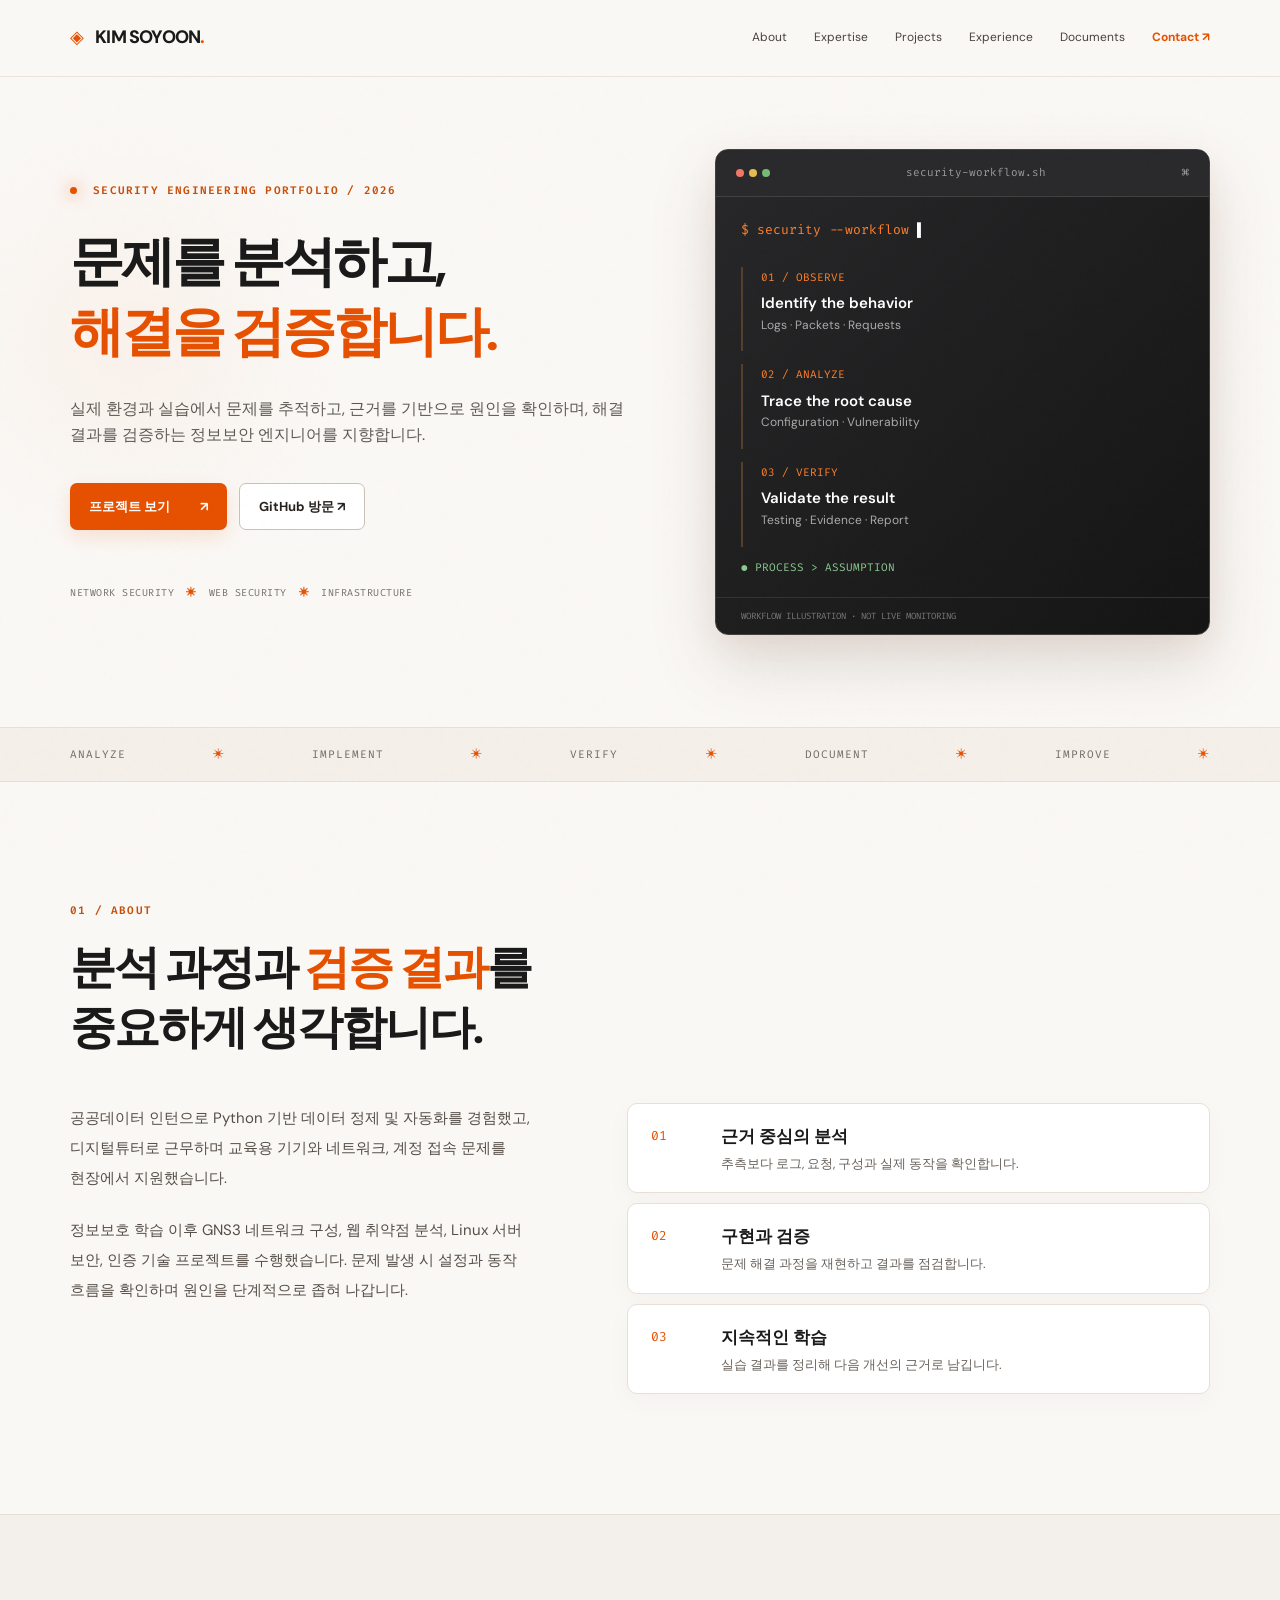
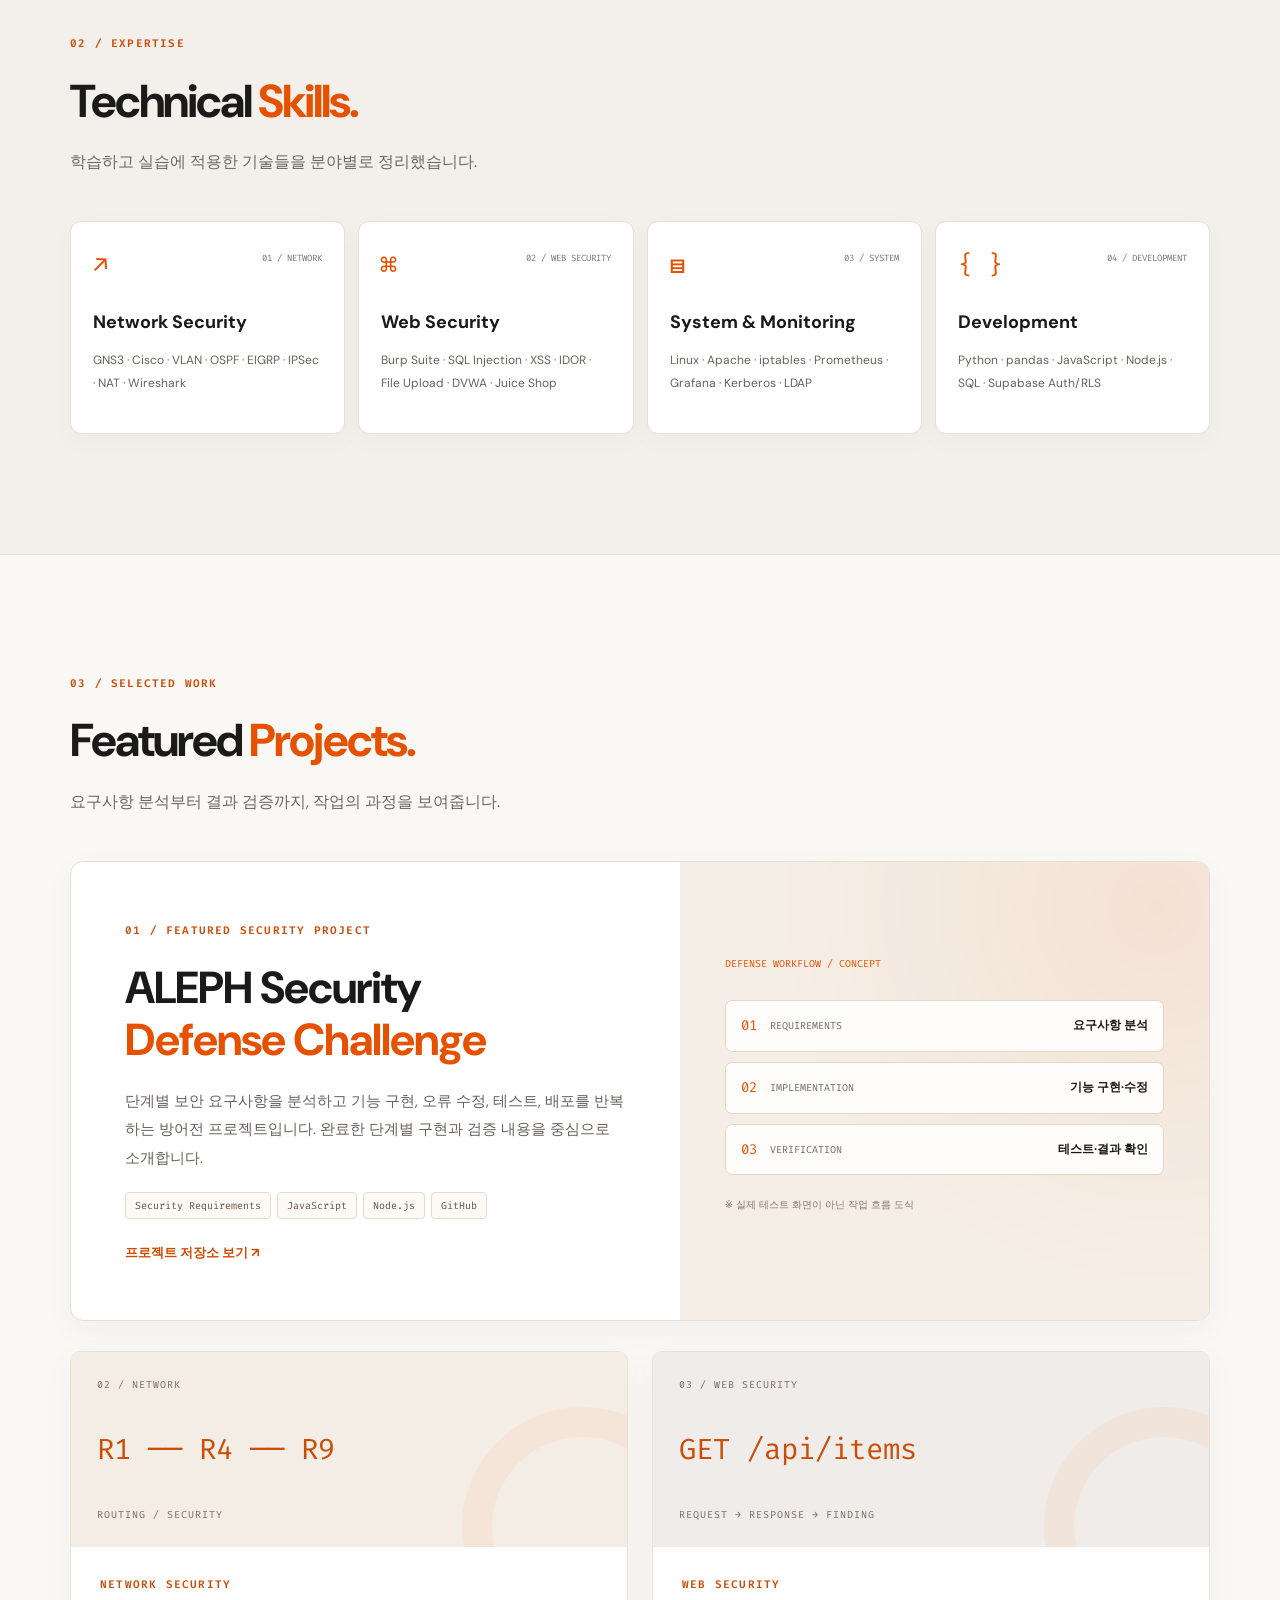
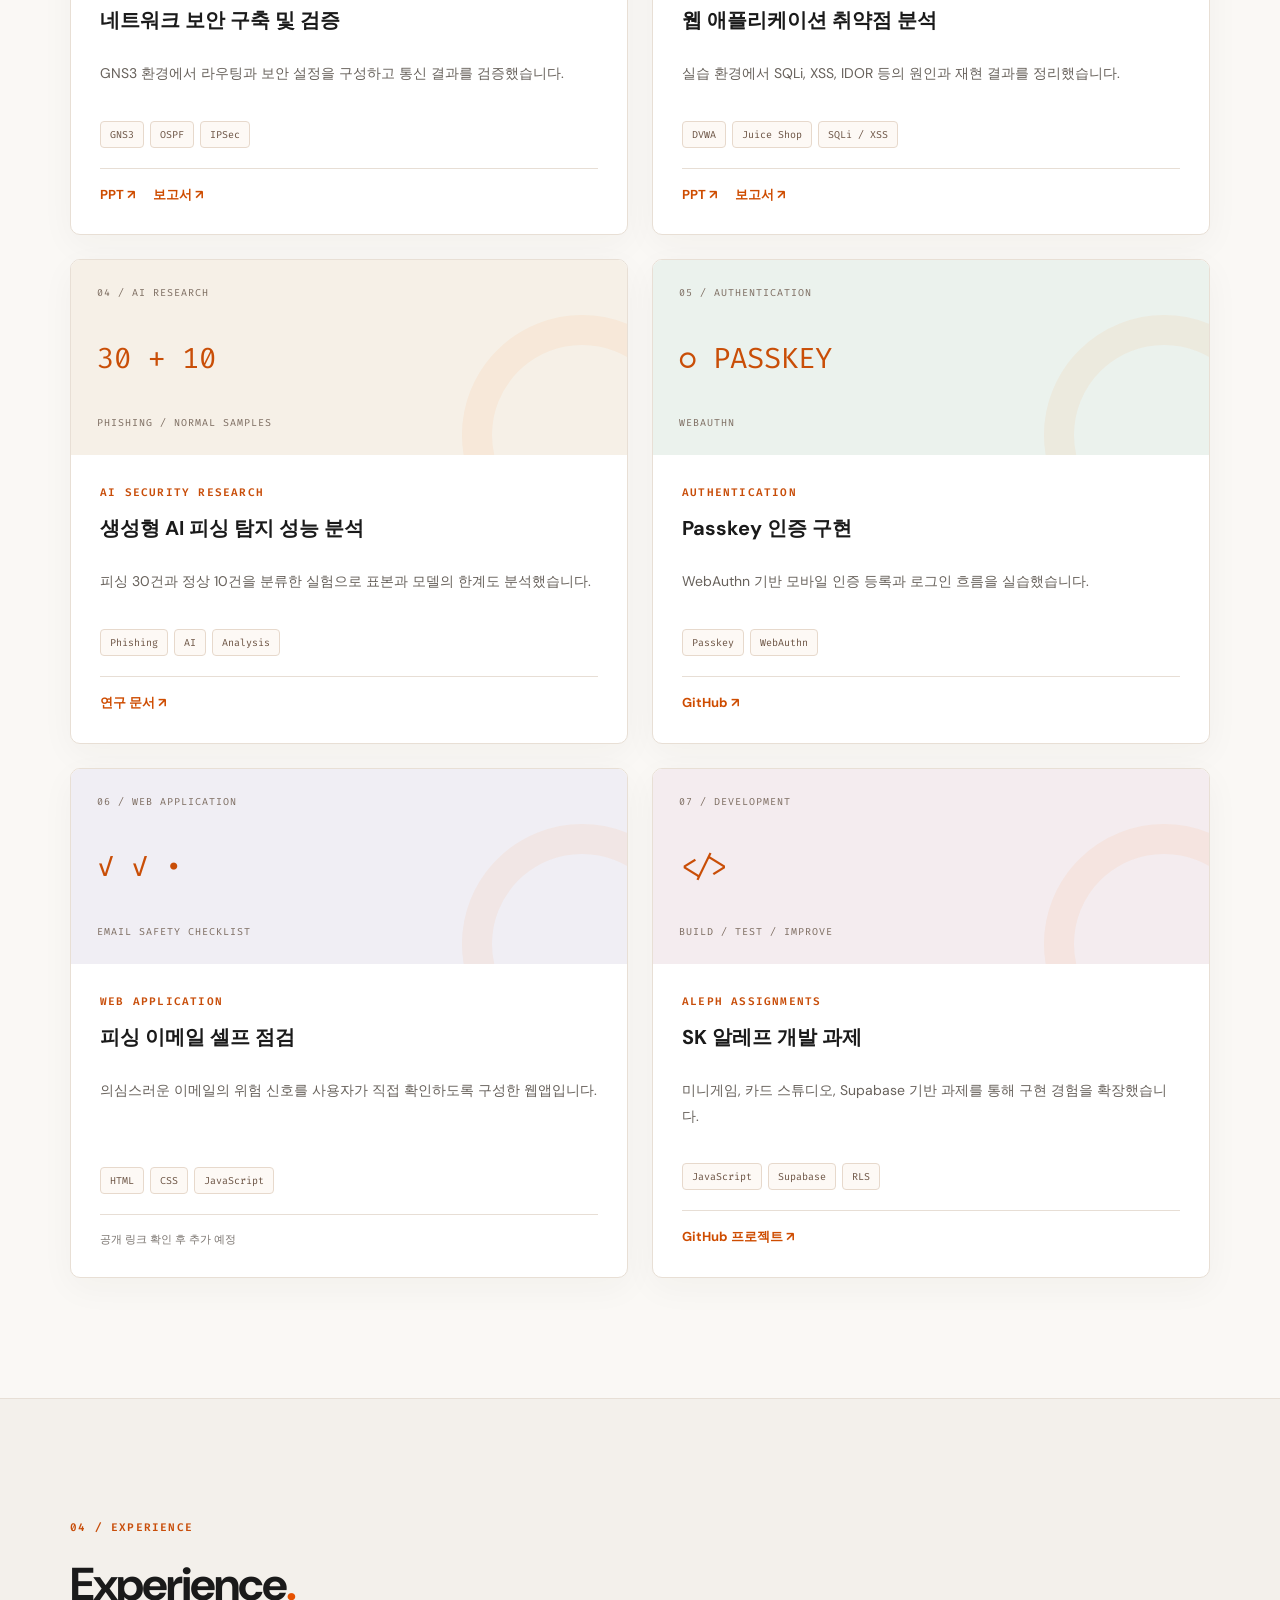
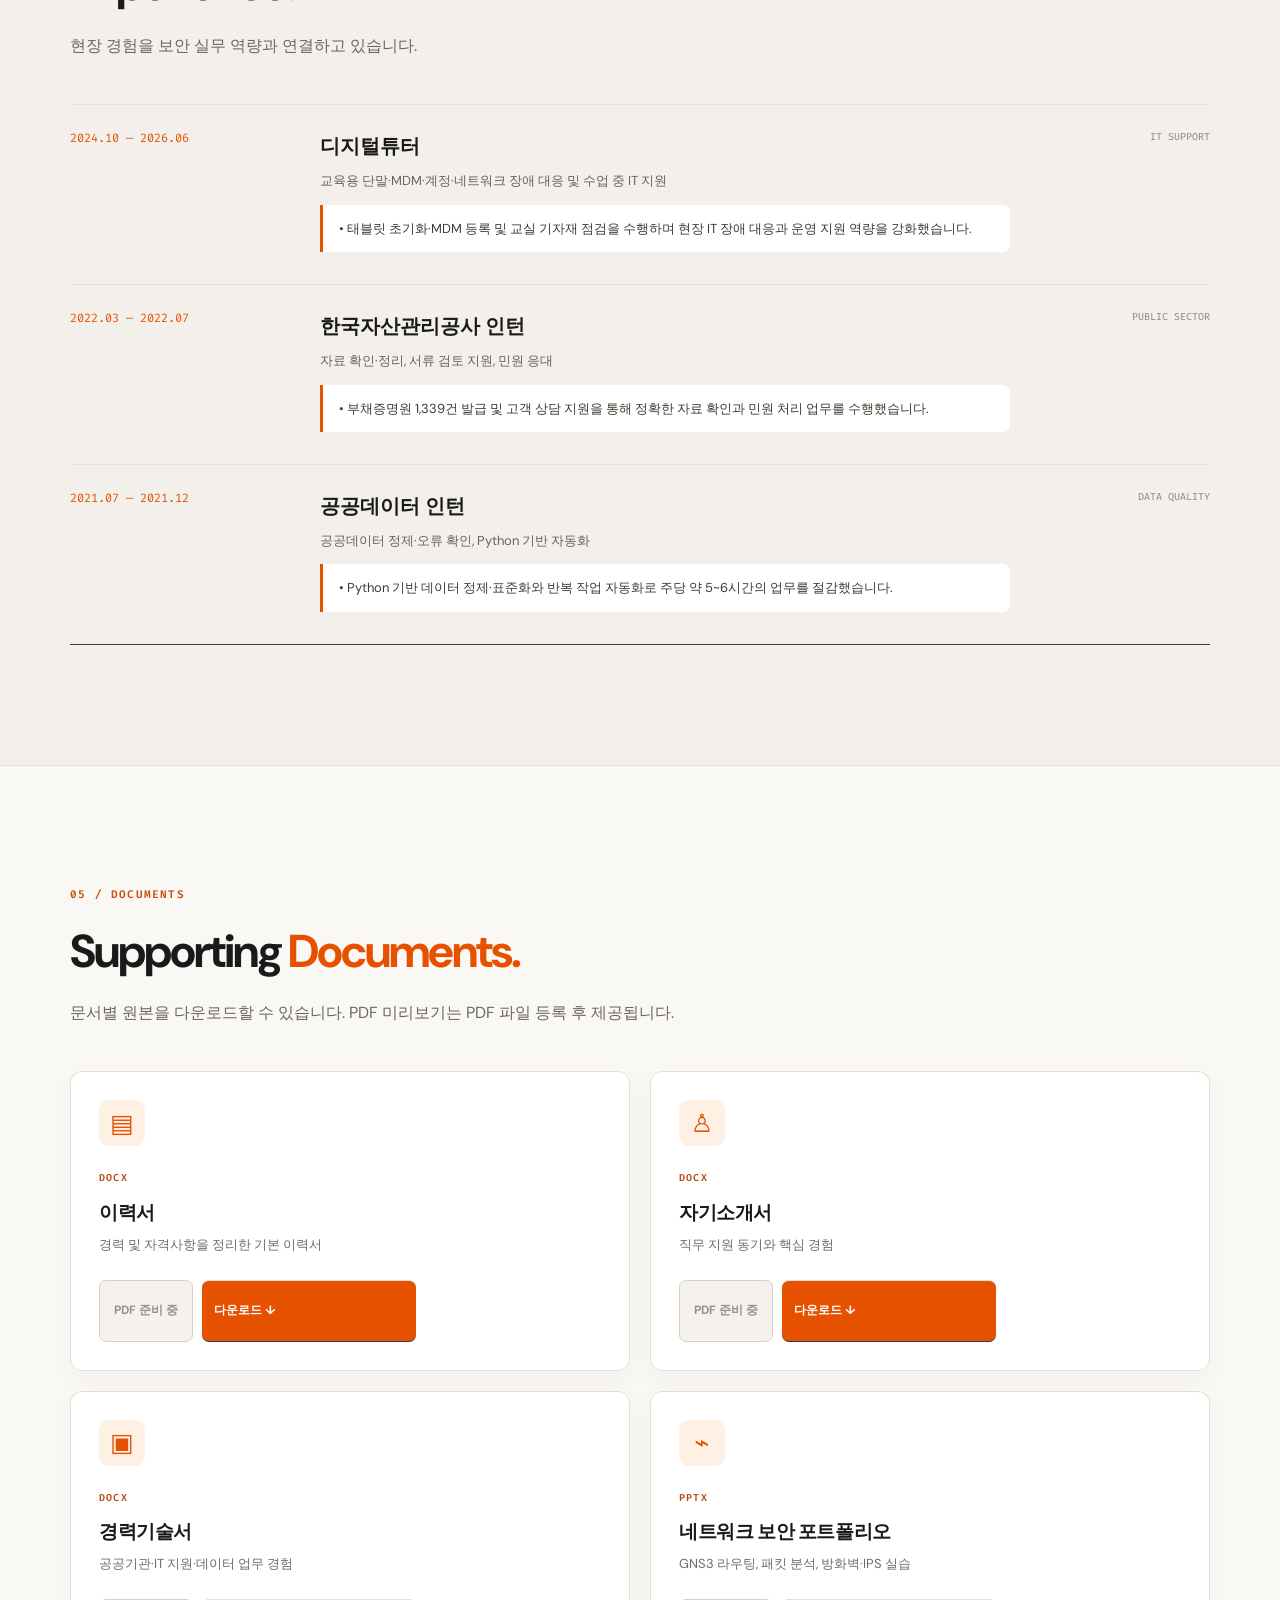
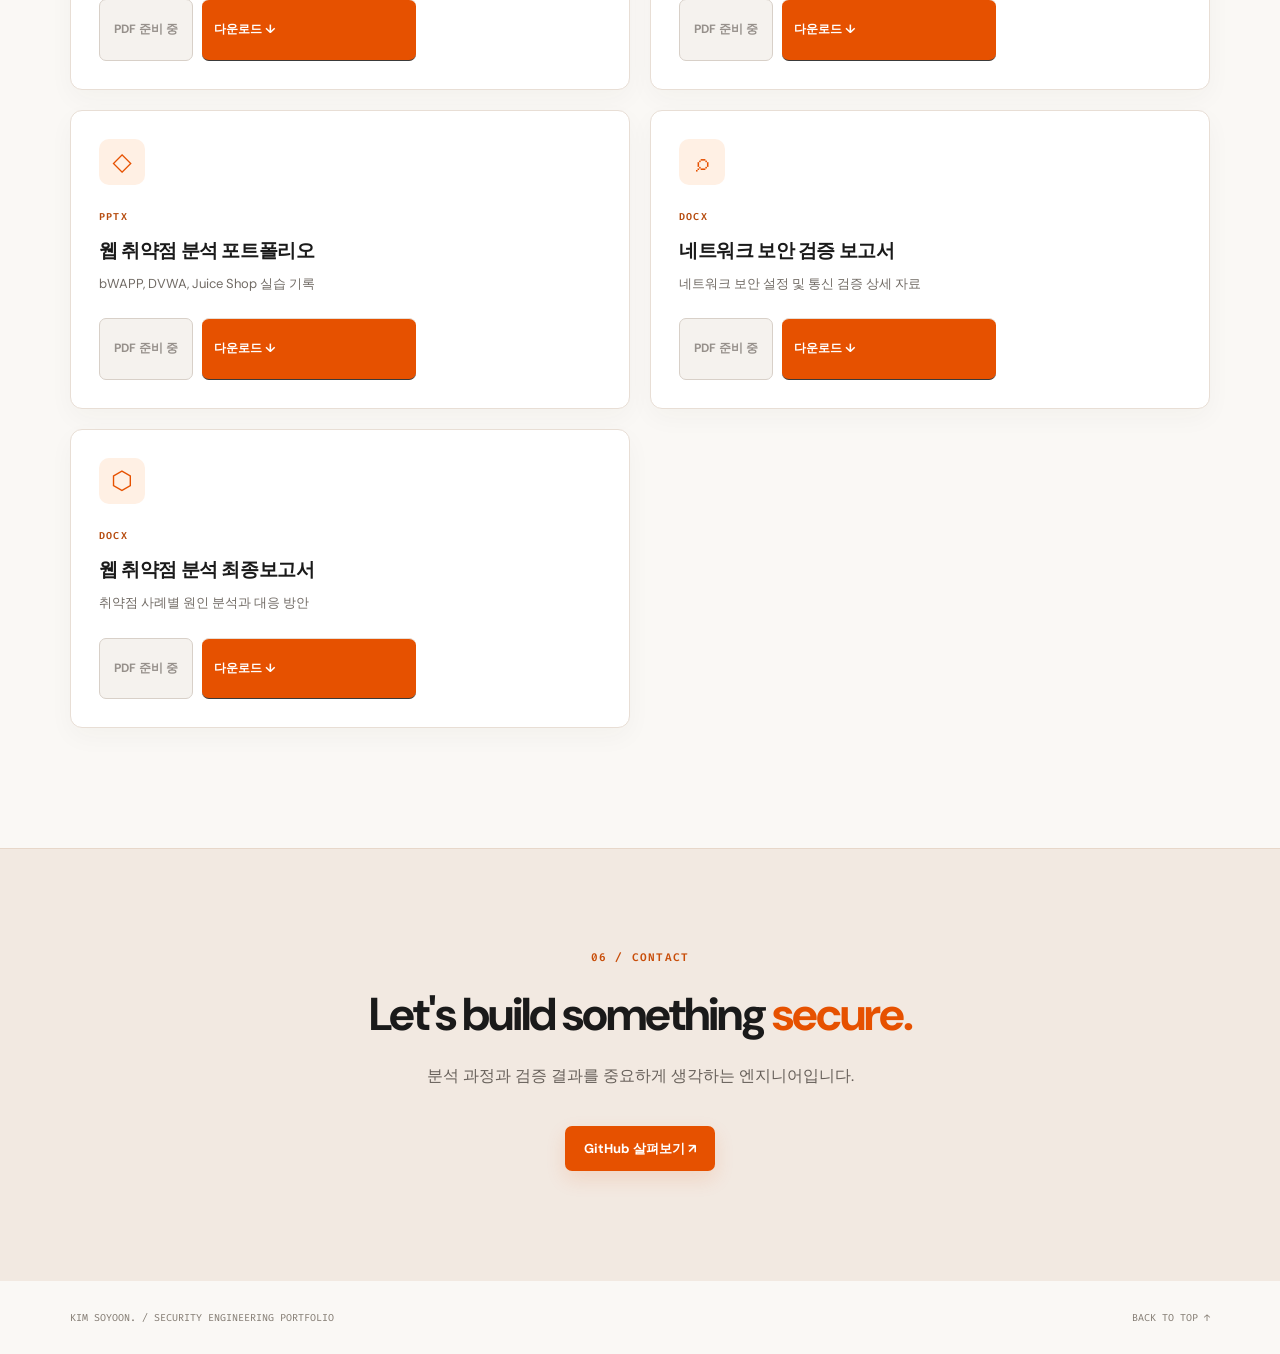
==== commit f262ed91: "Add files via upload" ====
--- a/index.html
+++ b/index.html
@@ -1,24 +1,25 @@
-<!doctype html>
+<!DOCTYPE html>
+
 <html lang="ko">
 <head>
-<meta charset="UTF-8"><meta name="viewport" content="width=device-width,initial-scale=1">
-<meta name="description" content="김소윤의 정보보안·네트워크 엔지니어 포트폴리오. 문제를 분석하고 해결을 검증합니다.">
+<meta charset="utf-8"/><meta content="width=device-width,initial-scale=1" name="viewport"/>
+<meta content="김소윤의 정보보안·네트워크 엔지니어 포트폴리오. 문제를 분석하고 해결을 검증합니다." name="description"/>
 <title>김소윤 | Security Engineering Portfolio</title>
-<link rel="preconnect" href="https://fonts.googleapis.com"><link rel="preconnect" href="https://fonts.gstatic.com" crossorigin>
-<link href="https://fonts.googleapis.com/css2?family=DM+Sans:wght@400;500;600;700;800&family=Fira+Code:wght@400;500;600&display=swap" rel="stylesheet">
-<link rel="stylesheet" href="styles.css">
+<link href="https://fonts.googleapis.com" rel="preconnect"/><link crossorigin="" href="https://fonts.gstatic.com" rel="preconnect"/>
+<link href="https://fonts.googleapis.com/css2?family=DM+Sans:wght@400;500;600;700;800&amp;family=Fira+Code:wght@400;500;600&amp;display=swap" rel="stylesheet"/>
+<link href="styles.css" rel="stylesheet"/>
 </head><body>
-<div class="grain" aria-hidden="true"></div>
-<header class="header"><div class="wrap nav"><a class="brand" href="#top"><span class="brand-icon">◈</span> KIM SOYOON<span class="dot">.</span></a><button class="menu" aria-label="메뉴 열기" aria-expanded="false">☰</button><nav class="nav-links" aria-label="주요 메뉴"><a href="#about">About</a><a href="#expertise">Expertise</a><a href="#work">Projects</a><a href="#experience">Experience</a><a href="#documents">Documents</a><a class="nav-contact" href="#contact">Contact ↗</a></nav></div></header>
+<div aria-hidden="true" class="grain"></div>
+<header class="header"><div class="wrap nav"><a class="brand" href="#top"><span class="brand-icon">◈</span> KIM SOYOON<span class="dot">.</span></a><button aria-expanded="false" aria-label="메뉴 열기" class="menu">☰</button><nav aria-label="주요 메뉴" class="nav-links"><a href="#about">About</a><a href="#expertise">Expertise</a><a href="#work">Projects</a><a href="#experience">Experience</a><a href="#documents">Documents</a><a class="nav-contact" href="#contact">Contact ↗</a></nav></div></header>
 <main id="top">
-<section class="hero wrap"><div class="hero-copy"><div class="eyebrow"><span class="pulse"></span> SECURITY ENGINEERING PORTFOLIO / 2026</div><h1>문제를 분석하고,<br><em>해결을 검증합니다.</em></h1><p class="hero-desc">실제 환경과 실습에서 문제를 추적하고, 근거를 기반으로 원인을 확인하며, 해결 결과를 검증하는 정보보안 엔지니어를 지향합니다.</p><div class="hero-actions"><a class="btn primary" href="#work">프로젝트 보기 <span>↗</span></a><a class="btn ghost" href="https://github.com/Soyoon0608" target="_blank" rel="noopener noreferrer">GitHub 방문 ↗</a></div><div class="hero-meta"><span>NETWORK SECURITY</span><b>✳</b><span>WEB SECURITY</span><b>✳</b><span>INFRASTRUCTURE</span></div></div>
-<div class="terminal" aria-label="보안 분석 워크플로우를 표현한 개념도"><div class="term-head"><span class="traffic"><i></i><i></i><i></i></span><span>security-workflow.sh</span><span>⌘</span></div><div class="term-body"><p class="prompt">$ security --workflow <span class="cursor">▌</span></p><div class="term-step"><small>01 / OBSERVE</small><strong>Identify the behavior</strong><span>Logs · Packets · Requests</span></div><div class="term-step"><small>02 / ANALYZE</small><strong>Trace the root cause</strong><span>Configuration · Vulnerability</span></div><div class="term-step"><small>03 / VERIFY</small><strong>Validate the result</strong><span>Testing · Evidence · Report</span></div><div class="term-ok">● PROCESS &gt; ASSUMPTION</div></div><div class="term-foot">WORKFLOW ILLUSTRATION · NOT LIVE MONITORING</div></div></section>
+<section class="hero wrap"><div class="hero-copy"><div class="eyebrow"><span class="pulse"></span> SECURITY ENGINEERING PORTFOLIO / 2026</div><h1>문제를 분석하고,<br/><em>해결을 검증합니다.</em></h1><p class="hero-desc">실제 환경과 실습에서 문제를 추적하고, 근거를 기반으로 원인을 확인하며, 해결 결과를 검증하는 정보보안 엔지니어를 지향합니다.</p><div class="hero-actions"><a class="btn primary" href="#work">프로젝트 보기 <span>↗</span></a><a class="btn ghost" href="https://github.com/Soyoon0608" rel="noopener noreferrer" target="_blank">GitHub 방문 ↗</a></div><div class="hero-meta"><span>NETWORK SECURITY</span><b>✳</b><span>WEB SECURITY</span><b>✳</b><span>INFRASTRUCTURE</span></div></div>
+<div aria-label="보안 분석 워크플로우를 표현한 개념도" class="terminal"><div class="term-head"><span class="traffic"><i></i><i></i><i></i></span><span>security-workflow.sh</span><span>⌘</span></div><div class="term-body"><p class="prompt">$ security --workflow <span class="cursor">▌</span></p><div class="term-step"><small>01 / OBSERVE</small><strong>Identify the behavior</strong><span>Logs · Packets · Requests</span></div><div class="term-step"><small>02 / ANALYZE</small><strong>Trace the root cause</strong><span>Configuration · Vulnerability</span></div><div class="term-step"><small>03 / VERIFY</small><strong>Validate the result</strong><span>Testing · Evidence · Report</span></div><div class="term-ok">● PROCESS &gt; ASSUMPTION</div></div><div class="term-foot">WORKFLOW ILLUSTRATION · NOT LIVE MONITORING</div></div></section>
 <div class="ticker"><div class="wrap">ANALYZE <span>✳</span> IMPLEMENT <span>✳</span> VERIFY <span>✳</span> DOCUMENT <span>✳</span> IMPROVE <span>✳</span></div></div>
-<section id="about" class="section wrap"><div class="section-top"><div class="kicker">01 / ABOUT</div><h2>분석 과정과 <em>검증 결과</em>를<br>중요하게 생각합니다.</h2></div><div class="about-grid"><div class="about-text"><p>공공데이터 인턴으로 Python 기반 데이터 정제 및 자동화를 경험했고, 디지털튜터로 근무하며 교육용 기기와 네트워크, 계정 접속 문제를 현장에서 지원했습니다.</p><p>정보보호 학습 이후 GNS3 네트워크 구성, 웹 취약점 분석, Linux 서버 보안, 인증 기술 프로젝트를 수행했습니다. 문제 발생 시 설정과 동작 흐름을 확인하며 원인을 단계적으로 좁혀 나갑니다.</p></div><div class="principles"><article><span>01</span><h3>근거 중심의 분석</h3><p>추측보다 로그, 요청, 구성과 실제 동작을 확인합니다.</p></article><article><span>02</span><h3>구현과 검증</h3><p>문제 해결 과정을 재현하고 결과를 점검합니다.</p></article><article><span>03</span><h3>지속적인 학습</h3><p>실습 결과를 정리해 다음 개선의 근거로 남깁니다.</p></article></div></div></section>
-<section id="expertise" class="section section-shaded"><div class="wrap"><div class="section-top"><div class="kicker">02 / EXPERTISE</div><h2>Technical <em>Skills.</em></h2><p class="subhead">학습하고 실습에 적용한 기술들을 분야별로 정리했습니다.</p></div><div class="skills-grid"><article class="skill-card"><div class="skill-top"><span>↗</span><small>01 / NETWORK</small></div><h3>Network Security</h3><p>GNS3 · Cisco · VLAN · OSPF · EIGRP · IPSec · NAT · Wireshark</p></article><article class="skill-card"><div class="skill-top"><span>⌘</span><small>02 / WEB SECURITY</small></div><h3>Web Security</h3><p>Burp Suite · SQL Injection · XSS · IDOR · File Upload · DVWA · Juice Shop</p></article><article class="skill-card"><div class="skill-top"><span>▤</span><small>03 / SYSTEM</small></div><h3>System & Monitoring</h3><p>Linux · Apache · iptables · Prometheus · Grafana · Kerberos · LDAP</p></article><article class="skill-card"><div class="skill-top"><span>{ }</span><small>04 / DEVELOPMENT</small></div><h3>Development</h3><p>Python · pandas · JavaScript · Node.js · SQL · Supabase Auth/RLS</p></article></div></div></section>
-<section id="work" class="section wrap"><div class="section-top"><div class="kicker">03 / SELECTED WORK</div><h2>Featured <em>Projects.</em></h2><p class="subhead">요구사항 분석부터 결과 검증까지, 작업의 과정을 보여줍니다.</p></div><article class="featured"><div class="feature-copy"><span class="project-number">01 / FEATURED SECURITY PROJECT</span><h3>ALEPH Security<br><em>Defense Challenge</em></h3><p>단계별 보안 요구사항을 분석하고 기능 구현, 오류 수정, 테스트, 배포를 반복하는 방어전 프로젝트입니다. 완료한 단계별 구현과 검증 내용을 중심으로 소개합니다.</p><div class="tags"><span>Security Requirements</span><span>JavaScript</span><span>Node.js</span><span>GitHub</span></div><a class="text-link" href="https://github.com/Soyoon0608/aleph-defense-starter" target="_blank" rel="noopener noreferrer">프로젝트 저장소 보기 ↗</a></div><div class="feature-graphic"><div class="diagram-label">DEFENSE WORKFLOW / CONCEPT</div><div class="diagram-row"><b>01</b><span>REQUIREMENTS</span><strong>요구사항 분석</strong></div><div class="diagram-row"><b>02</b><span>IMPLEMENTATION</span><strong>기능 구현·수정</strong></div><div class="diagram-row"><b>03</b><span>VERIFICATION</span><strong>테스트·결과 확인</strong></div><p>※ 실제 테스트 화면이 아닌 작업 흐름 도식</p></div></article><div class="projects-grid"><article class="project-card"><div class="project-art art-network"><small>02 / NETWORK</small><strong>R1 ── R4 ── R9</strong><span>ROUTING / SECURITY</span></div><div class="project-body"><span class="overline">NETWORK SECURITY</span><h3>네트워크 보안 구축 및 검증</h3><p>GNS3 환경에서 라우팅과 보안 설정을 구성하고 통신 결과를 검증했습니다.</p><div class="tags"><span>GNS3</span><span>OSPF</span><span>IPSec</span></div><div class="project-links"><a href="documents/네트워크보안_포트폴리오.pptx">PPT ↗</a><a href="documents/김소윤_네트워크_보안_설정_및_통신_검증_보고서.docx">보고서 ↗</a></div></div></article><article class="project-card"><div class="project-art art-web"><small>03 / WEB SECURITY</small><strong>GET /api/items</strong><span>REQUEST → RESPONSE → FINDING</span></div><div class="project-body"><span class="overline">WEB SECURITY</span><h3>웹 애플리케이션 취약점 분석</h3><p>실습 환경에서 SQLi, XSS, IDOR 등의 원인과 재현 결과를 정리했습니다.</p><div class="tags"><span>DVWA</span><span>Juice Shop</span><span>SQLi / XSS</span></div><div class="project-links"><a href="documents/김소윤_웹취약점분석_포트폴리오.pptx">PPT ↗</a><a href="documents/김소윤_웹취약점분석_최종보고서.docx">보고서 ↗</a></div></div></article><article class="project-card"><div class="project-art art-ai"><small>04 / AI RESEARCH</small><strong>30 + 10</strong><span>PHISHING / NORMAL SAMPLES</span></div><div class="project-body"><span class="overline">AI SECURITY RESEARCH</span><h3>생성형 AI 피싱 탐지 성능 분석</h3><p>피싱 30건과 정상 10건을 분류한 실험으로 표본과 모델의 한계도 분석했습니다.</p><div class="tags"><span>Phishing</span><span>AI</span><span>Analysis</span></div><div class="project-links"><a href="documents/10번_대표작_생성형AI피싱이메일탐지성능분석.docx">연구 문서 ↗</a></div></div></article><article class="project-card"><div class="project-art art-auth"><small>05 / AUTHENTICATION</small><strong>◯ PASSKEY</strong><span>WEBAUTHN</span></div><div class="project-body"><span class="overline">AUTHENTICATION</span><h3>Passkey 인증 구현</h3><p>WebAuthn 기반 모바일 인증 등록과 로그인 흐름을 실습했습니다.</p><div class="tags"><span>Passkey</span><span>WebAuthn</span></div><div class="project-links"><a href="https://github.com/Soyoon0608/passkey-intro-page" target="_blank" rel="noopener noreferrer">GitHub ↗</a></div></div></article><article class="project-card"><div class="project-art art-check"><small>06 / WEB APPLICATION</small><strong>✓  ✓  •</strong><span>EMAIL SAFETY CHECKLIST</span></div><div class="project-body"><span class="overline">WEB APPLICATION</span><h3>피싱 이메일 셀프 점검</h3><p>의심스러운 이메일의 위험 신호를 사용자가 직접 확인하도록 구성한 웹앱입니다.</p><div class="tags"><span>HTML</span><span>CSS</span><span>JavaScript</span></div><div class="project-links"><span class="muted-link">공개 링크 확인 후 추가 예정</span></div></div></article><article class="project-card"><div class="project-art art-dev"><small>07 / DEVELOPMENT</small><strong>&lt;/&gt;</strong><span>BUILD / TEST / IMPROVE</span></div><div class="project-body"><span class="overline">ALEPH ASSIGNMENTS</span><h3>SK 알레프 개발 과제</h3><p>미니게임, 카드 스튜디오, Supabase 기반 과제를 통해 구현 경험을 확장했습니다.</p><div class="tags"><span>JavaScript</span><span>Supabase</span><span>RLS</span></div><div class="project-links"><a href="https://github.com/Soyoon0608" target="_blank" rel="noopener noreferrer">GitHub 프로젝트 ↗</a></div></div></article></div></section>
-<section id="experience" class="section section-shaded"><div class="wrap"><div class="section-top"><div class="kicker">04 / EXPERIENCE</div><h2>Experience<em>.</em></h2><p class="subhead">현장 경험을 보안 실무 역량과 연결하고 있습니다.</p></div><div class="timeline"><article><time>2024.10 — 2026.06</time><div><h3>디지털튜터</h3><p>교육용 단말·MDM·계정·네트워크 장애 대응 및 수업 중 IT 지원</p></div><span>IT SUPPORT</span></article><article><time>2022.03 — 2022.07</time><div><h3>한국자산관리공사 인턴</h3><p>자료 확인·정리, 서류 검토 지원, 민원 응대</p></div><span>PUBLIC SECTOR</span></article><article><time>2021.07 — 2021.12</time><div><h3>공공데이터 인턴</h3><p>공공데이터 정제·오류 확인, Python 기반 자동화</p></div><span>DATA QUALITY</span></article></div></div></section>
-<section id="documents" class="section wrap"><div class="section-top"><div class="kicker">05 / DOCUMENTS</div><h2>Supporting <em>Documents.</em></h2><p class="subhead">포트폴리오 및 상세 보고서 원본을 확인할 수 있습니다. 문서 파일은 기존 사이트의 documents 폴더가 필요합니다.</p></div><div class="documents"><a href="documents/김소윤_이력서.docx"><span>01</span><strong>이력서</strong><small>DOCX ↗</small></a><a href="documents/김소윤_자기소개서.docx"><span>02</span><strong>자기소개서</strong><small>DOCX ↗</small></a><a href="documents/김소윤_경력기술서.docx"><span>03</span><strong>경력기술서</strong><small>DOCX ↗</small></a><a href="documents/네트워크보안_포트폴리오.pptx"><span>04</span><strong>네트워크 보안 포트폴리오</strong><small>PPTX ↗</small></a><a href="documents/김소윤_웹취약점분석_포트폴리오.pptx"><span>05</span><strong>웹 취약점 분석 포트폴리오</strong><small>PPTX ↗</small></a><a href="documents/김소윤_네트워크_보안_설정_및_통신_검증_보고서.docx"><span>06</span><strong>네트워크 보안 검증 보고서</strong><small>DOCX ↗</small></a><a href="documents/김소윤_웹취약점분석_최종보고서.docx"><span>07</span><strong>웹 취약점 분석 최종보고서</strong><small>DOCX ↗</small></a></div></section>
-<section id="contact" class="contact"><div class="wrap contact-inner"><div class="kicker">06 / CONTACT</div><h2>Let's build something <em>secure.</em></h2><p>분석 과정과 검증 결과를 중요하게 생각하는 엔지니어입니다.</p><a class="btn primary" href="https://github.com/Soyoon0608" target="_blank" rel="noopener noreferrer">GitHub 살펴보기 ↗</a></div></section>
+<section class="section wrap" id="about"><div class="section-top"><div class="kicker">01 / ABOUT</div><h2>분석 과정과 <em>검증 결과</em>를<br/>중요하게 생각합니다.</h2></div><div class="about-grid"><div class="about-text"><p>공공데이터 인턴으로 Python 기반 데이터 정제 및 자동화를 경험했고, 디지털튜터로 근무하며 교육용 기기와 네트워크, 계정 접속 문제를 현장에서 지원했습니다.</p><p>정보보호 학습 이후 GNS3 네트워크 구성, 웹 취약점 분석, Linux 서버 보안, 인증 기술 프로젝트를 수행했습니다. 문제 발생 시 설정과 동작 흐름을 확인하며 원인을 단계적으로 좁혀 나갑니다.</p></div><div class="principles"><article><span>01</span><h3>근거 중심의 분석</h3><p>추측보다 로그, 요청, 구성과 실제 동작을 확인합니다.</p></article><article><span>02</span><h3>구현과 검증</h3><p>문제 해결 과정을 재현하고 결과를 점검합니다.</p></article><article><span>03</span><h3>지속적인 학습</h3><p>실습 결과를 정리해 다음 개선의 근거로 남깁니다.</p></article></div></div></section>
+<section class="section section-shaded" id="expertise"><div class="wrap"><div class="section-top"><div class="kicker">02 / EXPERTISE</div><h2>Technical <em>Skills.</em></h2><p class="subhead">학습하고 실습에 적용한 기술들을 분야별로 정리했습니다.</p></div><div class="skills-grid"><article class="skill-card"><div class="skill-top"><span>↗</span><small>01 / NETWORK</small></div><h3>Network Security</h3><p>GNS3 · Cisco · VLAN · OSPF · EIGRP · IPSec · NAT · Wireshark</p></article><article class="skill-card"><div class="skill-top"><span>⌘</span><small>02 / WEB SECURITY</small></div><h3>Web Security</h3><p>Burp Suite · SQL Injection · XSS · IDOR · File Upload · DVWA · Juice Shop</p></article><article class="skill-card"><div class="skill-top"><span>▤</span><small>03 / SYSTEM</small></div><h3>System &amp; Monitoring</h3><p>Linux · Apache · iptables · Prometheus · Grafana · Kerberos · LDAP</p></article><article class="skill-card"><div class="skill-top"><span>{ }</span><small>04 / DEVELOPMENT</small></div><h3>Development</h3><p>Python · pandas · JavaScript · Node.js · SQL · Supabase Auth/RLS</p></article></div></div></section>
+<section class="section wrap" id="work"><div class="section-top"><div class="kicker">03 / SELECTED WORK</div><h2>Featured <em>Projects.</em></h2><p class="subhead">요구사항 분석부터 결과 검증까지, 작업의 과정을 보여줍니다.</p></div><article class="featured featured-hero"><div class="feature-copy"><span class="project-number">01 / FEATURED SECURITY PROJECT</span><h3>ALEPH Security<br/><em>Defense Challenge</em></h3><p>단계별 보안 요구사항을 분석하고 기능 구현, 오류 수정, 테스트, 배포를 반복하는 방어전 프로젝트입니다. 완료한 단계별 구현과 검증 내용을 중심으로 소개합니다.</p><div class="tags"><span>Security Requirements</span><span>JavaScript</span><span>Node.js</span><span>GitHub</span></div><a class="text-link" href="https://github.com/Soyoon0608/aleph-defense-starter" rel="noopener noreferrer" target="_blank">프로젝트 저장소 보기 ↗</a></div><div class="feature-graphic"><div class="diagram-label">DEFENSE WORKFLOW / CONCEPT</div><div class="diagram-row"><b>01</b><span>REQUIREMENTS</span><strong>요구사항 분석</strong></div><div class="diagram-row"><b>02</b><span>IMPLEMENTATION</span><strong>기능 구현·수정</strong></div><div class="diagram-row"><b>03</b><span>VERIFICATION</span><strong>테스트·결과 확인</strong></div><p>※ 실제 테스트 화면이 아닌 작업 흐름 도식</p></div></article><div class="projects-grid"><article class="project-card"><div class="project-art art-network"><small>02 / NETWORK</small><strong>R1 ── R4 ── R9</strong><span>ROUTING / SECURITY</span></div><div class="project-body"><span class="overline">NETWORK SECURITY</span><h3>네트워크 보안 구축 및 검증</h3><p>GNS3 환경에서 라우팅과 보안 설정을 구성하고 통신 결과를 검증했습니다.</p><div class="tags"><span>GNS3</span><span>OSPF</span><span>IPSec</span></div><div class="project-links"><a href="documents/네트워크보안_포트폴리오.pptx">PPT ↗</a><a href="documents/김소윤_네트워크_보안_설정_및_통신_검증_보고서.docx">보고서 ↗</a></div></div></article><article class="project-card"><div class="project-art art-web"><small>03 / WEB SECURITY</small><strong>GET /api/items</strong><span>REQUEST → RESPONSE → FINDING</span></div><div class="project-body"><span class="overline">WEB SECURITY</span><h3>웹 애플리케이션 취약점 분석</h3><p>실습 환경에서 SQLi, XSS, IDOR 등의 원인과 재현 결과를 정리했습니다.</p><div class="tags"><span>DVWA</span><span>Juice Shop</span><span>SQLi / XSS</span></div><div class="project-links"><a href="documents/김소윤_웹취약점분석_포트폴리오.pptx">PPT ↗</a><a href="documents/김소윤_웹취약점분석_최종보고서.docx">보고서 ↗</a></div></div></article><article class="project-card"><div class="project-art art-ai"><small>04 / AI RESEARCH</small><strong>30 + 10</strong><span>PHISHING / NORMAL SAMPLES</span></div><div class="project-body"><span class="overline">AI SECURITY RESEARCH</span><h3>생성형 AI 피싱 탐지 성능 분석</h3><p>피싱 30건과 정상 10건을 분류한 실험으로 표본과 모델의 한계도 분석했습니다.</p><div class="tags"><span>Phishing</span><span>AI</span><span>Analysis</span></div><div class="project-links"><a href="documents/10번_대표작_생성형AI피싱이메일탐지성능분석.docx">연구 문서 ↗</a></div></div></article><article class="project-card"><div class="project-art art-auth"><small>05 / AUTHENTICATION</small><strong>◯ PASSKEY</strong><span>WEBAUTHN</span></div><div class="project-body"><span class="overline">AUTHENTICATION</span><h3>Passkey 인증 구현</h3><p>WebAuthn 기반 모바일 인증 등록과 로그인 흐름을 실습했습니다.</p><div class="tags"><span>Passkey</span><span>WebAuthn</span></div><div class="project-links"><a href="https://github.com/Soyoon0608/passkey-intro-page" rel="noopener noreferrer" target="_blank">GitHub ↗</a></div></div></article><article class="project-card"><div class="project-art art-check"><small>06 / WEB APPLICATION</small><strong>✓  ✓  •</strong><span>EMAIL SAFETY CHECKLIST</span></div><div class="project-body"><span class="overline">WEB APPLICATION</span><h3>피싱 이메일 셀프 점검</h3><p>의심스러운 이메일의 위험 신호를 사용자가 직접 확인하도록 구성한 웹앱입니다.</p><div class="tags"><span>HTML</span><span>CSS</span><span>JavaScript</span></div><div class="project-links"><span class="muted-link">공개 링크 확인 후 추가 예정</span></div></div></article><article class="project-card"><div class="project-art art-dev"><small>07 / DEVELOPMENT</small><strong>&lt;/&gt;</strong><span>BUILD / TEST / IMPROVE</span></div><div class="project-body"><span class="overline">ALEPH ASSIGNMENTS</span><h3>SK 알레프 개발 과제</h3><p>미니게임, 카드 스튜디오, Supabase 기반 과제를 통해 구현 경험을 확장했습니다.</p><div class="tags"><span>JavaScript</span><span>Supabase</span><span>RLS</span></div><div class="project-links"><a href="https://github.com/Soyoon0608" rel="noopener noreferrer" target="_blank">GitHub 프로젝트 ↗</a></div></div></article></div></section>
+<section class="section section-shaded" id="experience"><div class="wrap"><div class="section-top"><div class="kicker">04 / EXPERIENCE</div><h2>Experience<em>.</em></h2><p class="subhead">현장 경험을 보안 실무 역량과 연결하고 있습니다.</p></div><div class="timeline"><article><time>2024.10 — 2026.06</time><div><h3>디지털튜터</h3><p>교육용 단말·MDM·계정·네트워크 장애 대응 및 수업 중 IT 지원</p><p class="experience-highlight">• 태블릿 초기화·MDM 등록 및 교실 기자재 점검을 수행하며 현장 IT 장애 대응과 운영 지원 역량을 강화했습니다.</p></div><span>IT SUPPORT</span></article><article><time>2022.03 — 2022.07</time><div><h3>한국자산관리공사 인턴</h3><p>자료 확인·정리, 서류 검토 지원, 민원 응대</p><p class="experience-highlight">• 부채증명원 1,339건 발급 및 고객 상담 지원을 통해 정확한 자료 확인과 민원 처리 업무를 수행했습니다.</p></div><span>PUBLIC SECTOR</span></article><article><time>2021.07 — 2021.12</time><div><h3>공공데이터 인턴</h3><p>공공데이터 정제·오류 확인, Python 기반 자동화</p><p class="experience-highlight">• Python 기반 데이터 정제·표준화와 반복 작업 자동화로 주당 약 5~6시간의 업무를 절감했습니다.</p></div><span>DATA QUALITY</span></article></div></div></section>
+<section class="section wrap" id="documents"><div class="section-top"><div class="kicker">05 / DOCUMENTS</div><h2>Supporting <em>Documents.</em></h2><p class="subhead">문서별 원본을 다운로드할 수 있습니다. PDF 미리보기는 PDF 파일 등록 후 제공됩니다.</p></div><div class="documents documents-grid"><article class="document-card"><div aria-hidden="true" class="document-icon">▤</div><div class="document-info"><span class="document-type">DOCX</span><h3>이력서</h3><p>경력 및 자격사항을 정리한 기본 이력서</p></div><div class="document-actions"><button aria-label="이력서 PDF 보기: 준비 중" class="doc-btn doc-view" disabled="" title="PDF 파일이 등록되면 활성화됩니다" type="button">PDF 준비 중</button><a aria-label="이력서 DOCX 다운로드" class="doc-btn doc-download" download="" href="documents/이력서.docx">다운로드 ↓</a></div></article><article class="document-card"><div aria-hidden="true" class="document-icon">♙</div><div class="document-info"><span class="document-type">DOCX</span><h3>자기소개서</h3><p>직무 지원 동기와 핵심 경험</p></div><div class="document-actions"><button aria-label="자기소개서 PDF 보기: 준비 중" class="doc-btn doc-view" disabled="" title="PDF 파일이 등록되면 활성화됩니다" type="button">PDF 준비 중</button><a aria-label="자기소개서 DOCX 다운로드" class="doc-btn doc-download" download="" href="documents/자기소개서.docx">다운로드 ↓</a></div></article><article class="document-card"><div aria-hidden="true" class="document-icon">▣</div><div class="document-info"><span class="document-type">DOCX</span><h3>경력기술서</h3><p>공공기관·IT 지원·데이터 업무 경험</p></div><div class="document-actions"><button aria-label="경력기술서 PDF 보기: 준비 중" class="doc-btn doc-view" disabled="" title="PDF 파일이 등록되면 활성화됩니다" type="button">PDF 준비 중</button><a aria-label="경력기술서 DOCX 다운로드" class="doc-btn doc-download" download="" href="documents/경력기술서.docx">다운로드 ↓</a></div></article><article class="document-card"><div aria-hidden="true" class="document-icon">⌁</div><div class="document-info"><span class="document-type">PPTX</span><h3>네트워크 보안 포트폴리오</h3><p>GNS3 라우팅, 패킷 분석, 방화벽·IPS 실습</p></div><div class="document-actions"><button aria-label="네트워크 보안 포트폴리오 PDF 보기: 준비 중" class="doc-btn doc-view" disabled="" title="PDF 파일이 등록되면 활성화됩니다" type="button">PDF 준비 중</button><a aria-label="네트워크 보안 포트폴리오 PPTX 다운로드" class="doc-btn doc-download" download="" href="documents/네트워크보안_포트폴리오.pptx">다운로드 ↓</a></div></article><article class="document-card"><div aria-hidden="true" class="document-icon">◇</div><div class="document-info"><span class="document-type">PPTX</span><h3>웹 취약점 분석 포트폴리오</h3><p>bWAPP, DVWA, Juice Shop 실습 기록</p></div><div class="document-actions"><button aria-label="웹 취약점 분석 포트폴리오 PDF 보기: 준비 중" class="doc-btn doc-view" disabled="" title="PDF 파일이 등록되면 활성화됩니다" type="button">PDF 준비 중</button><a aria-label="웹 취약점 분석 포트폴리오 PPTX 다운로드" class="doc-btn doc-download" download="" href="documents/김소윤_웹취약점분석_포트폴리오.pptx">다운로드 ↓</a></div></article><article class="document-card"><div aria-hidden="true" class="document-icon">⌕</div><div class="document-info"><span class="document-type">DOCX</span><h3>네트워크 보안 검증 보고서</h3><p>네트워크 보안 설정 및 통신 검증 상세 자료</p></div><div class="document-actions"><button aria-label="네트워크 보안 검증 보고서 PDF 보기: 준비 중" class="doc-btn doc-view" disabled="" title="PDF 파일이 등록되면 활성화됩니다" type="button">PDF 준비 중</button><a aria-label="네트워크 보안 검증 보고서 DOCX 다운로드" class="doc-btn doc-download" download="" href="documents/김소윤_네트워크_보안_설정_및_통신_검증_보고서.docx">다운로드 ↓</a></div></article><article class="document-card"><div aria-hidden="true" class="document-icon">⬡</div><div class="document-info"><span class="document-type">DOCX</span><h3>웹 취약점 분석 최종보고서</h3><p>취약점 사례별 원인 분석과 대응 방안</p></div><div class="document-actions"><button aria-label="웹 취약점 분석 최종보고서 PDF 보기: 준비 중" class="doc-btn doc-view" disabled="" title="PDF 파일이 등록되면 활성화됩니다" type="button">PDF 준비 중</button><a aria-label="웹 취약점 분석 최종보고서 DOCX 다운로드" class="doc-btn doc-download" download="" href="documents/김소윤_웹취약점분석_최종보고서.docx">다운로드 ↓</a></div></article></div></section>
+<section class="contact" id="contact"><div class="wrap contact-inner"><div class="kicker">06 / CONTACT</div><h2>Let's build something <em>secure.</em></h2><p>분석 과정과 검증 결과를 중요하게 생각하는 엔지니어입니다.</p><a class="btn primary" href="https://github.com/Soyoon0608" rel="noopener noreferrer" target="_blank">GitHub 살펴보기 ↗</a></div></section>
 </main><footer><div class="wrap foot-inner"><span>KIM SOYOON. / SECURITY ENGINEERING PORTFOLIO</span><a href="#top">BACK TO TOP ↑</a></div></footer>
 <script src="script.js"></script></body></html>
--- a/styles.css
+++ b/styles.css
@@ -17,3 +17,31 @@
 .project-art{background:#F4EDE6}.art-web{background:#EFECEA}.art-ai{background:#F6F0E7}.art-auth{background:#EBF2ED}.art-check{background:#F0EEF4}.art-dev{background:#F4ECEF}.project-art strong{color:#C94E07}.project-art small,.project-art span{color:#7C6C60}.project-links,.timeline article,.documents a{border-color:#E7DED5}.muted-link,.documents small{color:#79736E}.timeline article>span{color:#89827C}
 .contact{background:#F2E9E1;border-top:1px solid #E7D7C9}.contact p{color:#67605A}.foot-inner{color:#817970}
 @media(max-width:700px){.nav-links{background:#FAF8F5;border-color:#E5DDD4}}
+
+
+/* UI improvements — wide featured project / 2-column work / document cards / experience highlights */
+.projects-grid{grid-template-columns:repeat(2,minmax(0,1fr));gap:24px}
+.featured-hero{grid-template-columns:1.15fr 1fr;margin-bottom:30px;min-height:390px}
+.featured-hero .feature-copy{padding:54px}
+.featured-hero h3{font-size:clamp(30px,3.5vw,47px);line-height:1.17}
+.featured-hero .feature-copy>p{font-size:15px;line-height:1.9;max-width:550px}
+.featured-hero .feature-graphic{padding:45px}
+.project-art{min-height:195px;padding:26px}
+.project-body{padding:29px}
+.project-body h3{font-size:20px;line-height:1.45}
+.project-body p{font-size:14px;line-height:1.85}
+.project-card{box-shadow:0 10px 35px #392a1d0a}
+.experience-highlight{margin-top:13px!important;padding:12px 16px;border-left:3px solid #E65100;background:#fff;border-radius:0 7px 7px 0;color:#423A32!important;font-size:13px!important;line-height:1.8}
+.documents-grid{display:grid;grid-template-columns:repeat(2,minmax(0,1fr));gap:20px}
+.document-card{display:flex;flex-direction:column;align-items:flex-start;padding:28px;background:#fff;border:1px solid #E8DED5;border-radius:12px;box-shadow:0 9px 26px #3e2f2009;transition:transform .2s,border-color .2s}
+.document-card:hover{transform:translateY(-3px);border-color:#E6510077}
+.document-icon{display:flex;align-items:center;justify-content:center;background:#FFF0E4;border-radius:10px;width:46px;height:46px;color:#E65100;font-size:25px;margin-bottom:17px}
+.document-info{flex:1}.document-type{font:10px 'Fira Code',monospace;letter-spacing:1.2px;color:#B64B0E;font-weight:600}
+.document-info h3{font-size:19px;margin:7px 0 6px;color:#1A1A1A;letter-spacing:-.4px}
+.document-info p{font-size:13px;color:#716B65;margin:0 0 23px;line-height:1.75}
+.document-actions{width:100%;display:flex;gap:9px;flex-wrap:wrap;margin-top:auto}
+.doc-btn{display:inline-flex;justify-content:center;align-items:center;min-height:40px;padding:9px 14px;border-radius:7px;font-size:12px;font-weight:700;text-decoration:none;white-space:nowrap}
+.doc-view{border:1px solid #D8D0C8;background:#F5F2EE;color:#96908B;cursor:not-allowed}
+.doc-download{background:#E65100;color:white}.doc-download:hover{background:#F97316;color:white}
+@media(max-width:1000px){.featured-hero{grid-template-columns:1fr}.featured-hero .feature-copy{padding:35px}}
+@media(max-width:700px){.projects-grid,.documents-grid{grid-template-columns:1fr}.featured-hero .feature-copy,.featured-hero .feature-graphic{padding:25px}.project-art{min-height:165px}.project-body{padding:23px}.document-card{padding:22px}.experience-highlight{font-size:12px!important}}
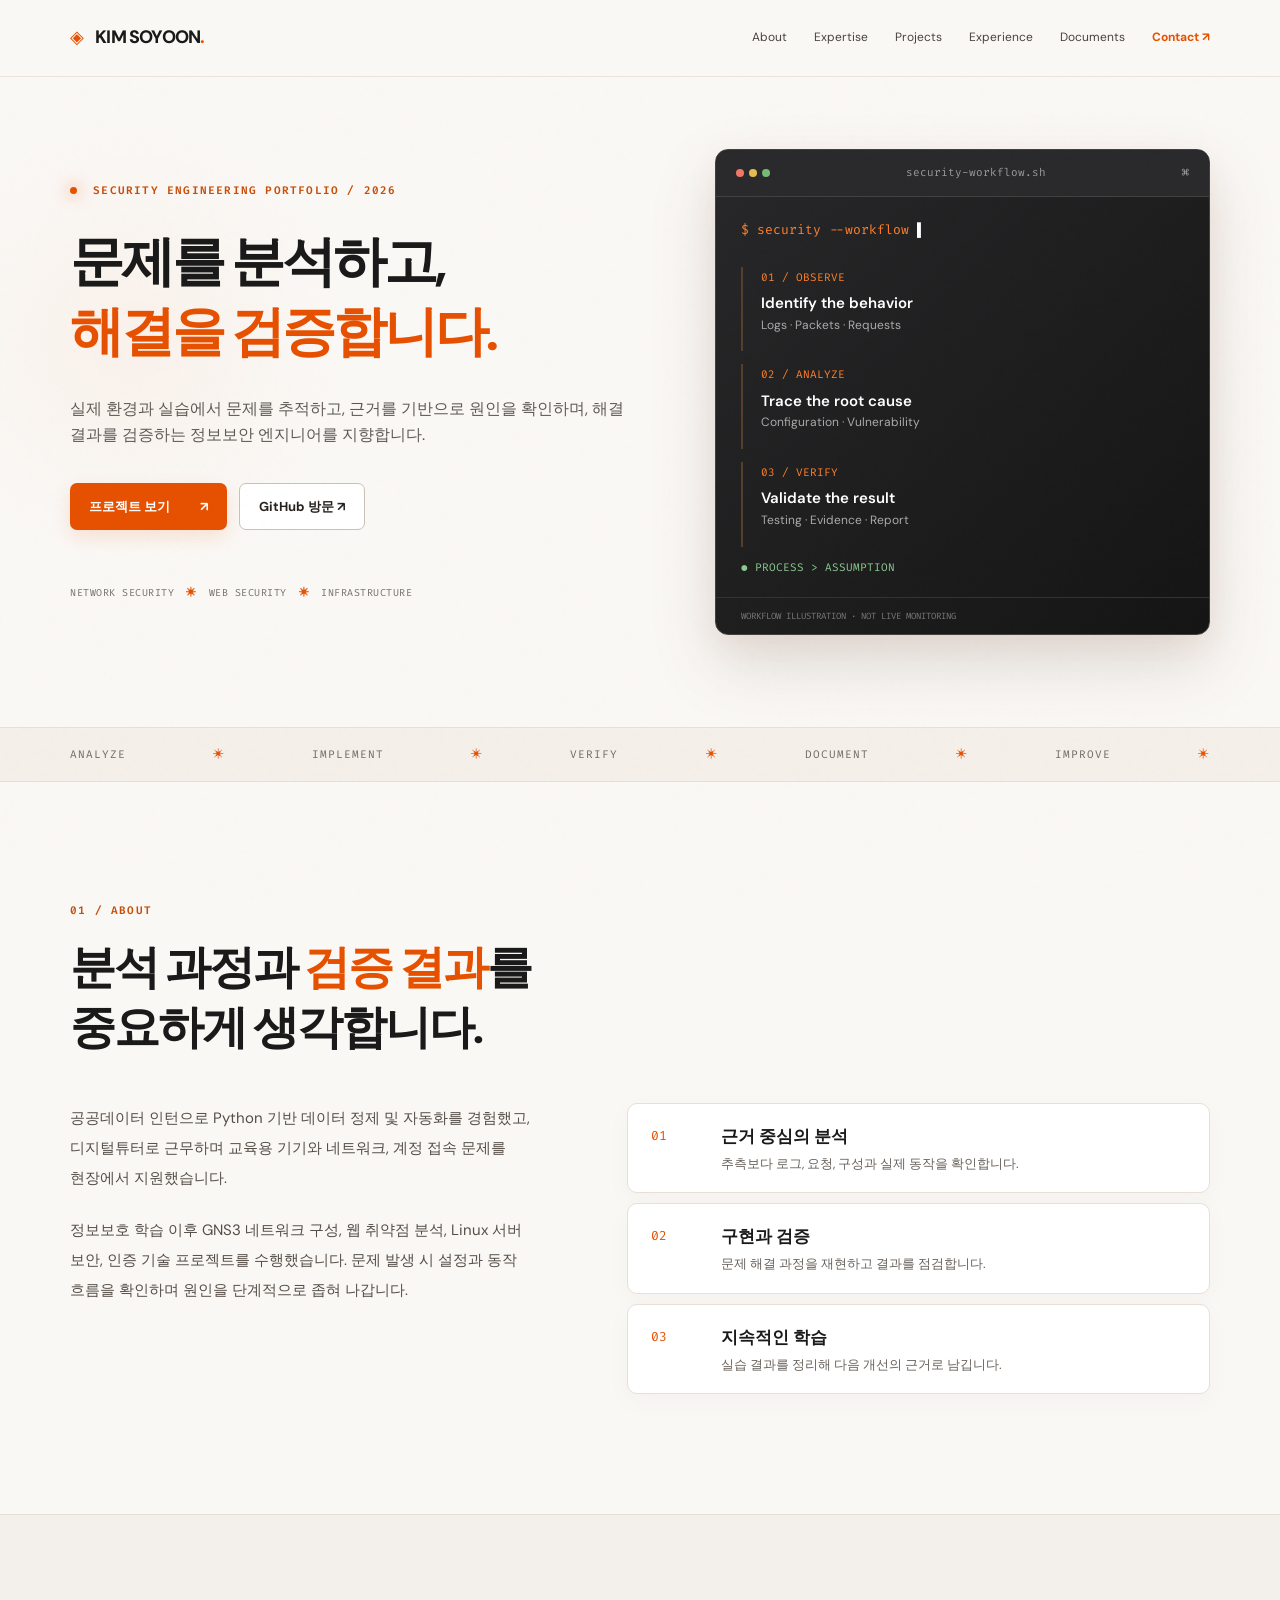
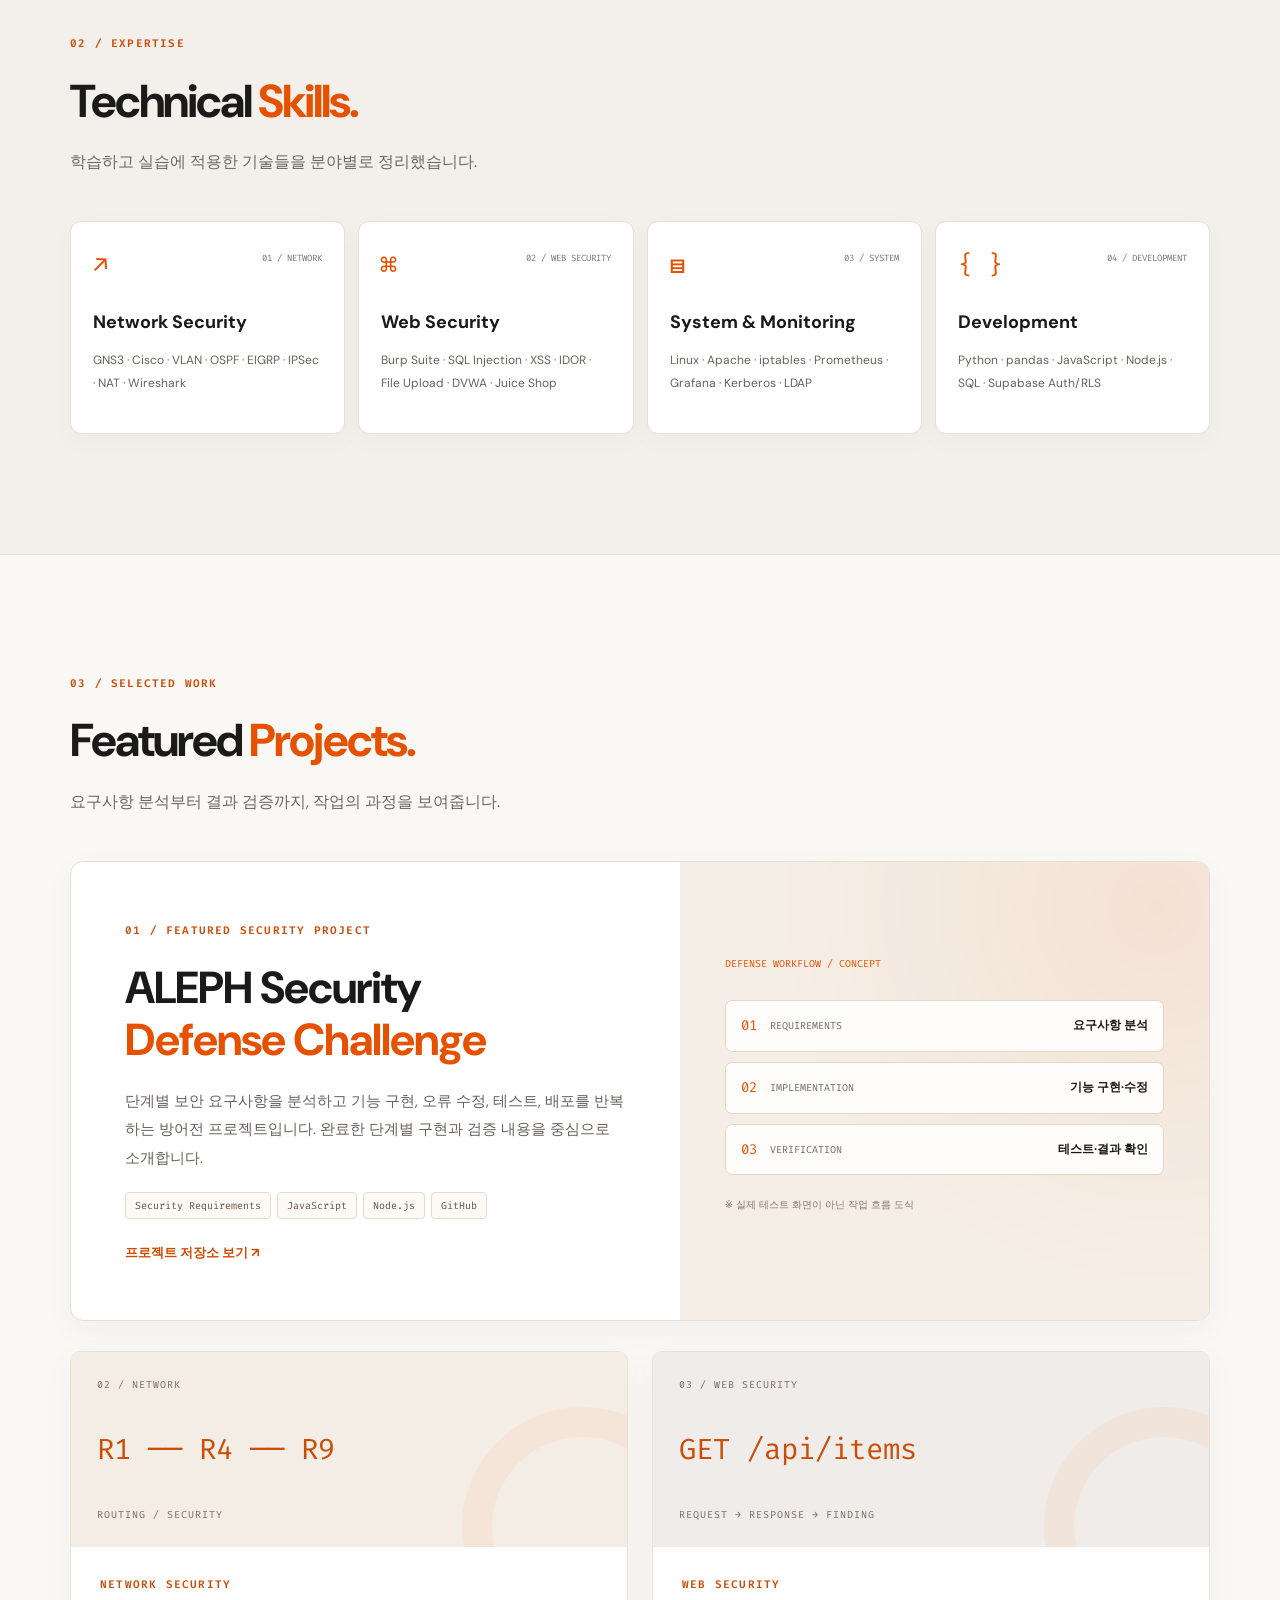
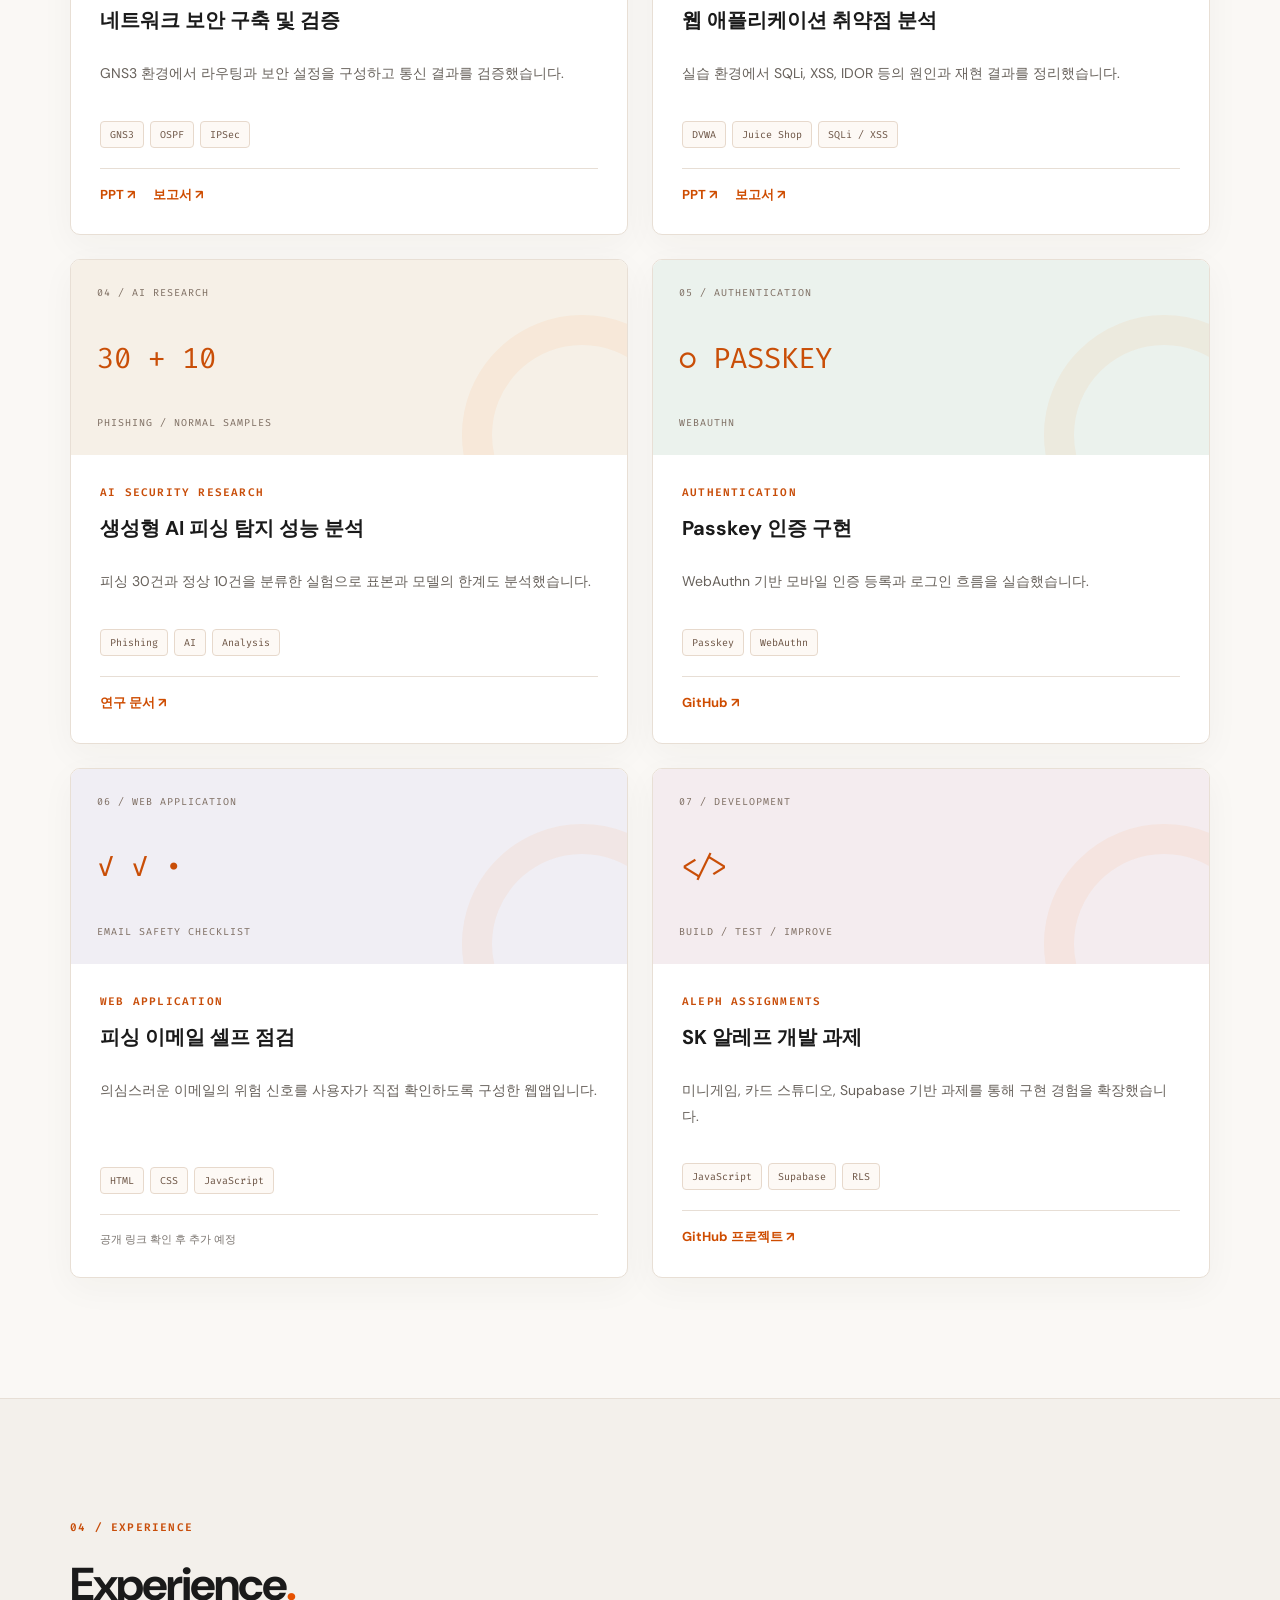
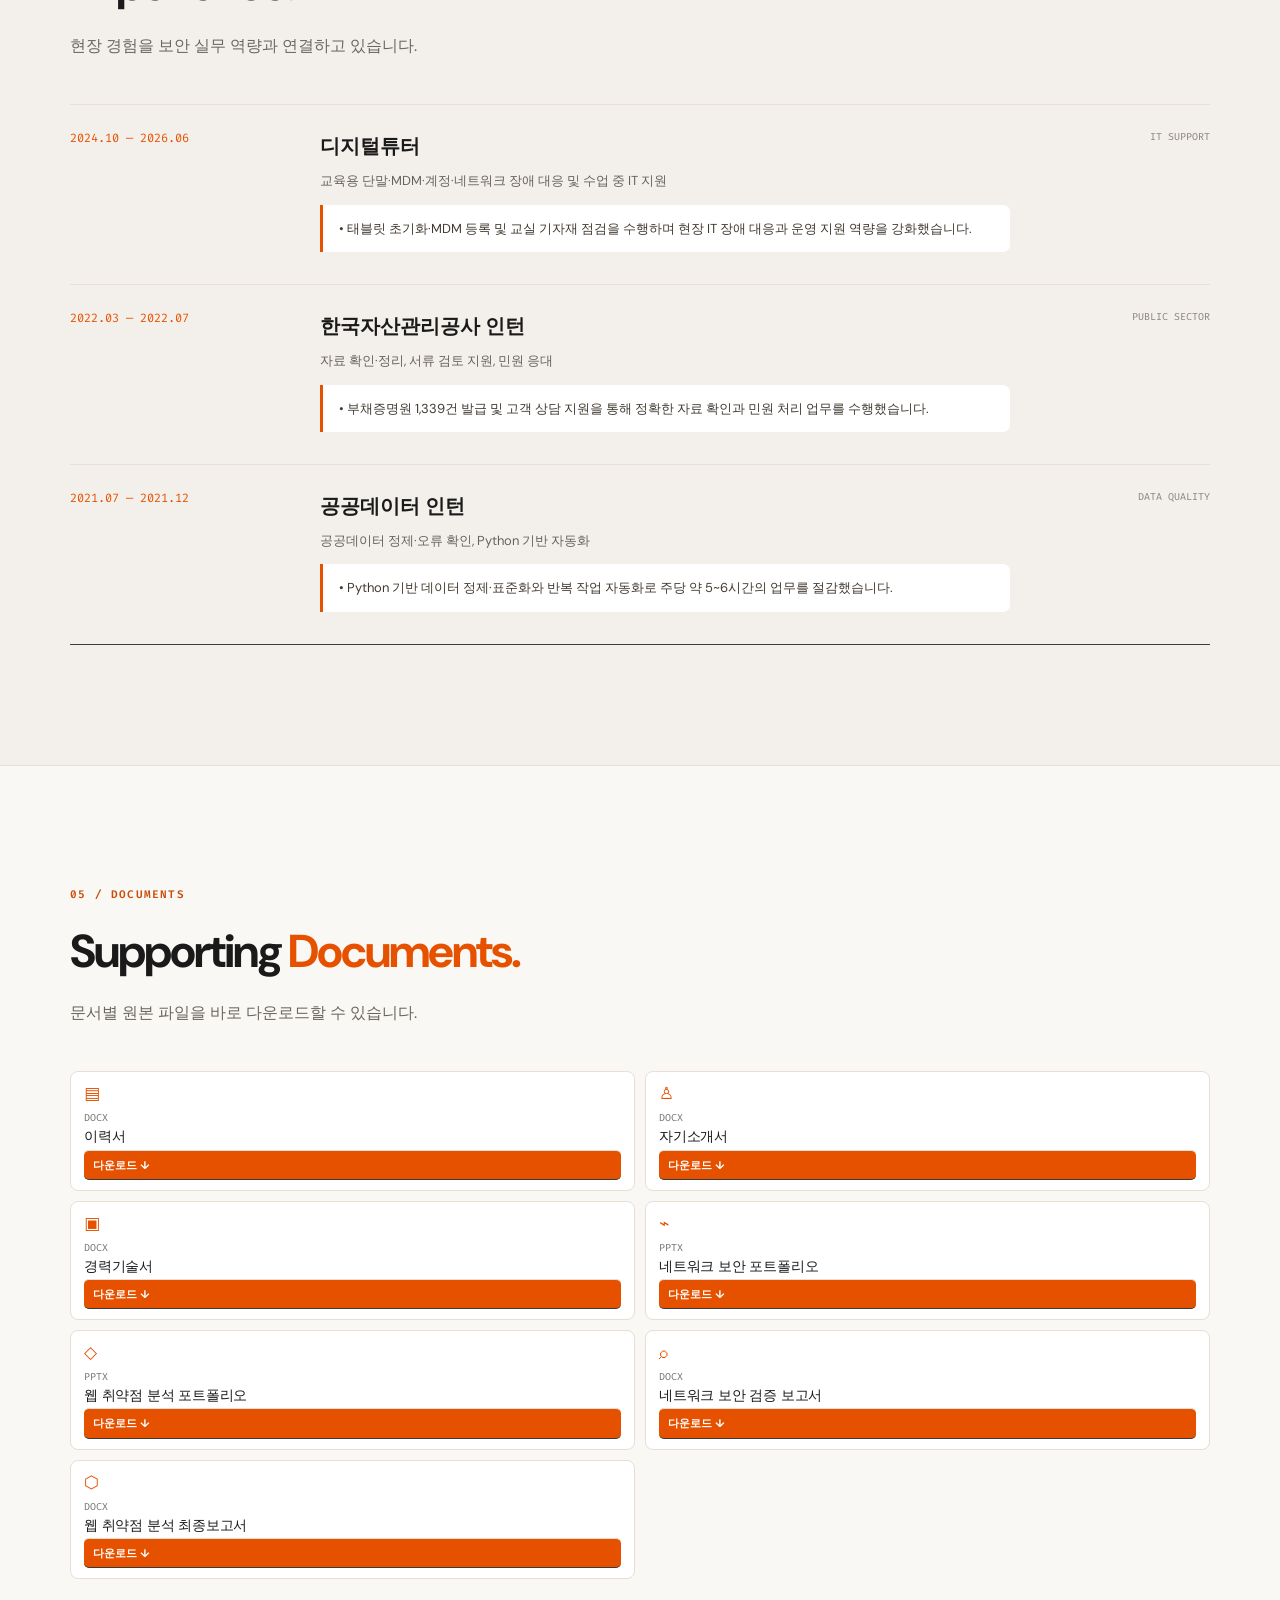
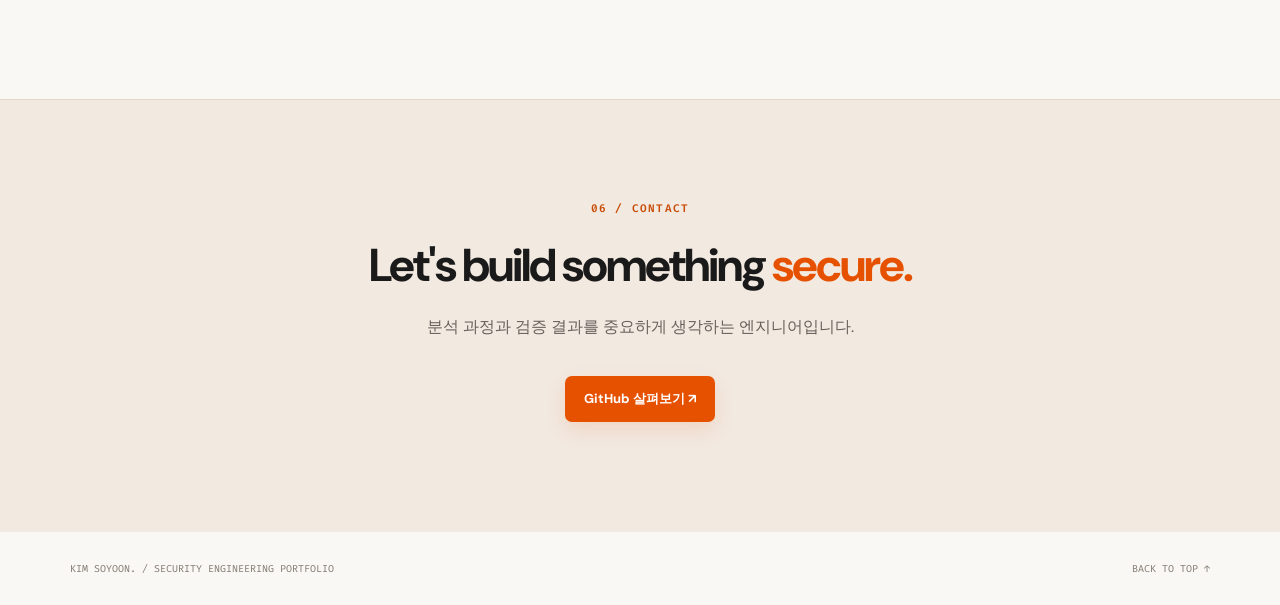
==== commit 0c701c93: "Add files via upload" ====
--- a/index.html
+++ b/index.html
@@ -19,7 +19,7 @@
 <section class="section section-shaded" id="expertise"><div class="wrap"><div class="section-top"><div class="kicker">02 / EXPERTISE</div><h2>Technical <em>Skills.</em></h2><p class="subhead">학습하고 실습에 적용한 기술들을 분야별로 정리했습니다.</p></div><div class="skills-grid"><article class="skill-card"><div class="skill-top"><span>↗</span><small>01 / NETWORK</small></div><h3>Network Security</h3><p>GNS3 · Cisco · VLAN · OSPF · EIGRP · IPSec · NAT · Wireshark</p></article><article class="skill-card"><div class="skill-top"><span>⌘</span><small>02 / WEB SECURITY</small></div><h3>Web Security</h3><p>Burp Suite · SQL Injection · XSS · IDOR · File Upload · DVWA · Juice Shop</p></article><article class="skill-card"><div class="skill-top"><span>▤</span><small>03 / SYSTEM</small></div><h3>System &amp; Monitoring</h3><p>Linux · Apache · iptables · Prometheus · Grafana · Kerberos · LDAP</p></article><article class="skill-card"><div class="skill-top"><span>{ }</span><small>04 / DEVELOPMENT</small></div><h3>Development</h3><p>Python · pandas · JavaScript · Node.js · SQL · Supabase Auth/RLS</p></article></div></div></section>
 <section class="section wrap" id="work"><div class="section-top"><div class="kicker">03 / SELECTED WORK</div><h2>Featured <em>Projects.</em></h2><p class="subhead">요구사항 분석부터 결과 검증까지, 작업의 과정을 보여줍니다.</p></div><article class="featured featured-hero"><div class="feature-copy"><span class="project-number">01 / FEATURED SECURITY PROJECT</span><h3>ALEPH Security<br/><em>Defense Challenge</em></h3><p>단계별 보안 요구사항을 분석하고 기능 구현, 오류 수정, 테스트, 배포를 반복하는 방어전 프로젝트입니다. 완료한 단계별 구현과 검증 내용을 중심으로 소개합니다.</p><div class="tags"><span>Security Requirements</span><span>JavaScript</span><span>Node.js</span><span>GitHub</span></div><a class="text-link" href="https://github.com/Soyoon0608/aleph-defense-starter" rel="noopener noreferrer" target="_blank">프로젝트 저장소 보기 ↗</a></div><div class="feature-graphic"><div class="diagram-label">DEFENSE WORKFLOW / CONCEPT</div><div class="diagram-row"><b>01</b><span>REQUIREMENTS</span><strong>요구사항 분석</strong></div><div class="diagram-row"><b>02</b><span>IMPLEMENTATION</span><strong>기능 구현·수정</strong></div><div class="diagram-row"><b>03</b><span>VERIFICATION</span><strong>테스트·결과 확인</strong></div><p>※ 실제 테스트 화면이 아닌 작업 흐름 도식</p></div></article><div class="projects-grid"><article class="project-card"><div class="project-art art-network"><small>02 / NETWORK</small><strong>R1 ── R4 ── R9</strong><span>ROUTING / SECURITY</span></div><div class="project-body"><span class="overline">NETWORK SECURITY</span><h3>네트워크 보안 구축 및 검증</h3><p>GNS3 환경에서 라우팅과 보안 설정을 구성하고 통신 결과를 검증했습니다.</p><div class="tags"><span>GNS3</span><span>OSPF</span><span>IPSec</span></div><div class="project-links"><a href="documents/네트워크보안_포트폴리오.pptx">PPT ↗</a><a href="documents/김소윤_네트워크_보안_설정_및_통신_검증_보고서.docx">보고서 ↗</a></div></div></article><article class="project-card"><div class="project-art art-web"><small>03 / WEB SECURITY</small><strong>GET /api/items</strong><span>REQUEST → RESPONSE → FINDING</span></div><div class="project-body"><span class="overline">WEB SECURITY</span><h3>웹 애플리케이션 취약점 분석</h3><p>실습 환경에서 SQLi, XSS, IDOR 등의 원인과 재현 결과를 정리했습니다.</p><div class="tags"><span>DVWA</span><span>Juice Shop</span><span>SQLi / XSS</span></div><div class="project-links"><a href="documents/김소윤_웹취약점분석_포트폴리오.pptx">PPT ↗</a><a href="documents/김소윤_웹취약점분석_최종보고서.docx">보고서 ↗</a></div></div></article><article class="project-card"><div class="project-art art-ai"><small>04 / AI RESEARCH</small><strong>30 + 10</strong><span>PHISHING / NORMAL SAMPLES</span></div><div class="project-body"><span class="overline">AI SECURITY RESEARCH</span><h3>생성형 AI 피싱 탐지 성능 분석</h3><p>피싱 30건과 정상 10건을 분류한 실험으로 표본과 모델의 한계도 분석했습니다.</p><div class="tags"><span>Phishing</span><span>AI</span><span>Analysis</span></div><div class="project-links"><a href="documents/10번_대표작_생성형AI피싱이메일탐지성능분석.docx">연구 문서 ↗</a></div></div></article><article class="project-card"><div class="project-art art-auth"><small>05 / AUTHENTICATION</small><strong>◯ PASSKEY</strong><span>WEBAUTHN</span></div><div class="project-body"><span class="overline">AUTHENTICATION</span><h3>Passkey 인증 구현</h3><p>WebAuthn 기반 모바일 인증 등록과 로그인 흐름을 실습했습니다.</p><div class="tags"><span>Passkey</span><span>WebAuthn</span></div><div class="project-links"><a href="https://github.com/Soyoon0608/passkey-intro-page" rel="noopener noreferrer" target="_blank">GitHub ↗</a></div></div></article><article class="project-card"><div class="project-art art-check"><small>06 / WEB APPLICATION</small><strong>✓  ✓  •</strong><span>EMAIL SAFETY CHECKLIST</span></div><div class="project-body"><span class="overline">WEB APPLICATION</span><h3>피싱 이메일 셀프 점검</h3><p>의심스러운 이메일의 위험 신호를 사용자가 직접 확인하도록 구성한 웹앱입니다.</p><div class="tags"><span>HTML</span><span>CSS</span><span>JavaScript</span></div><div class="project-links"><span class="muted-link">공개 링크 확인 후 추가 예정</span></div></div></article><article class="project-card"><div class="project-art art-dev"><small>07 / DEVELOPMENT</small><strong>&lt;/&gt;</strong><span>BUILD / TEST / IMPROVE</span></div><div class="project-body"><span class="overline">ALEPH ASSIGNMENTS</span><h3>SK 알레프 개발 과제</h3><p>미니게임, 카드 스튜디오, Supabase 기반 과제를 통해 구현 경험을 확장했습니다.</p><div class="tags"><span>JavaScript</span><span>Supabase</span><span>RLS</span></div><div class="project-links"><a href="https://github.com/Soyoon0608" rel="noopener noreferrer" target="_blank">GitHub 프로젝트 ↗</a></div></div></article></div></section>
 <section class="section section-shaded" id="experience"><div class="wrap"><div class="section-top"><div class="kicker">04 / EXPERIENCE</div><h2>Experience<em>.</em></h2><p class="subhead">현장 경험을 보안 실무 역량과 연결하고 있습니다.</p></div><div class="timeline"><article><time>2024.10 — 2026.06</time><div><h3>디지털튜터</h3><p>교육용 단말·MDM·계정·네트워크 장애 대응 및 수업 중 IT 지원</p><p class="experience-highlight">• 태블릿 초기화·MDM 등록 및 교실 기자재 점검을 수행하며 현장 IT 장애 대응과 운영 지원 역량을 강화했습니다.</p></div><span>IT SUPPORT</span></article><article><time>2022.03 — 2022.07</time><div><h3>한국자산관리공사 인턴</h3><p>자료 확인·정리, 서류 검토 지원, 민원 응대</p><p class="experience-highlight">• 부채증명원 1,339건 발급 및 고객 상담 지원을 통해 정확한 자료 확인과 민원 처리 업무를 수행했습니다.</p></div><span>PUBLIC SECTOR</span></article><article><time>2021.07 — 2021.12</time><div><h3>공공데이터 인턴</h3><p>공공데이터 정제·오류 확인, Python 기반 자동화</p><p class="experience-highlight">• Python 기반 데이터 정제·표준화와 반복 작업 자동화로 주당 약 5~6시간의 업무를 절감했습니다.</p></div><span>DATA QUALITY</span></article></div></div></section>
-<section class="section wrap" id="documents"><div class="section-top"><div class="kicker">05 / DOCUMENTS</div><h2>Supporting <em>Documents.</em></h2><p class="subhead">문서별 원본을 다운로드할 수 있습니다. PDF 미리보기는 PDF 파일 등록 후 제공됩니다.</p></div><div class="documents documents-grid"><article class="document-card"><div aria-hidden="true" class="document-icon">▤</div><div class="document-info"><span class="document-type">DOCX</span><h3>이력서</h3><p>경력 및 자격사항을 정리한 기본 이력서</p></div><div class="document-actions"><button aria-label="이력서 PDF 보기: 준비 중" class="doc-btn doc-view" disabled="" title="PDF 파일이 등록되면 활성화됩니다" type="button">PDF 준비 중</button><a aria-label="이력서 DOCX 다운로드" class="doc-btn doc-download" download="" href="documents/이력서.docx">다운로드 ↓</a></div></article><article class="document-card"><div aria-hidden="true" class="document-icon">♙</div><div class="document-info"><span class="document-type">DOCX</span><h3>자기소개서</h3><p>직무 지원 동기와 핵심 경험</p></div><div class="document-actions"><button aria-label="자기소개서 PDF 보기: 준비 중" class="doc-btn doc-view" disabled="" title="PDF 파일이 등록되면 활성화됩니다" type="button">PDF 준비 중</button><a aria-label="자기소개서 DOCX 다운로드" class="doc-btn doc-download" download="" href="documents/자기소개서.docx">다운로드 ↓</a></div></article><article class="document-card"><div aria-hidden="true" class="document-icon">▣</div><div class="document-info"><span class="document-type">DOCX</span><h3>경력기술서</h3><p>공공기관·IT 지원·데이터 업무 경험</p></div><div class="document-actions"><button aria-label="경력기술서 PDF 보기: 준비 중" class="doc-btn doc-view" disabled="" title="PDF 파일이 등록되면 활성화됩니다" type="button">PDF 준비 중</button><a aria-label="경력기술서 DOCX 다운로드" class="doc-btn doc-download" download="" href="documents/경력기술서.docx">다운로드 ↓</a></div></article><article class="document-card"><div aria-hidden="true" class="document-icon">⌁</div><div class="document-info"><span class="document-type">PPTX</span><h3>네트워크 보안 포트폴리오</h3><p>GNS3 라우팅, 패킷 분석, 방화벽·IPS 실습</p></div><div class="document-actions"><button aria-label="네트워크 보안 포트폴리오 PDF 보기: 준비 중" class="doc-btn doc-view" disabled="" title="PDF 파일이 등록되면 활성화됩니다" type="button">PDF 준비 중</button><a aria-label="네트워크 보안 포트폴리오 PPTX 다운로드" class="doc-btn doc-download" download="" href="documents/네트워크보안_포트폴리오.pptx">다운로드 ↓</a></div></article><article class="document-card"><div aria-hidden="true" class="document-icon">◇</div><div class="document-info"><span class="document-type">PPTX</span><h3>웹 취약점 분석 포트폴리오</h3><p>bWAPP, DVWA, Juice Shop 실습 기록</p></div><div class="document-actions"><button aria-label="웹 취약점 분석 포트폴리오 PDF 보기: 준비 중" class="doc-btn doc-view" disabled="" title="PDF 파일이 등록되면 활성화됩니다" type="button">PDF 준비 중</button><a aria-label="웹 취약점 분석 포트폴리오 PPTX 다운로드" class="doc-btn doc-download" download="" href="documents/김소윤_웹취약점분석_포트폴리오.pptx">다운로드 ↓</a></div></article><article class="document-card"><div aria-hidden="true" class="document-icon">⌕</div><div class="document-info"><span class="document-type">DOCX</span><h3>네트워크 보안 검증 보고서</h3><p>네트워크 보안 설정 및 통신 검증 상세 자료</p></div><div class="document-actions"><button aria-label="네트워크 보안 검증 보고서 PDF 보기: 준비 중" class="doc-btn doc-view" disabled="" title="PDF 파일이 등록되면 활성화됩니다" type="button">PDF 준비 중</button><a aria-label="네트워크 보안 검증 보고서 DOCX 다운로드" class="doc-btn doc-download" download="" href="documents/김소윤_네트워크_보안_설정_및_통신_검증_보고서.docx">다운로드 ↓</a></div></article><article class="document-card"><div aria-hidden="true" class="document-icon">⬡</div><div class="document-info"><span class="document-type">DOCX</span><h3>웹 취약점 분석 최종보고서</h3><p>취약점 사례별 원인 분석과 대응 방안</p></div><div class="document-actions"><button aria-label="웹 취약점 분석 최종보고서 PDF 보기: 준비 중" class="doc-btn doc-view" disabled="" title="PDF 파일이 등록되면 활성화됩니다" type="button">PDF 준비 중</button><a aria-label="웹 취약점 분석 최종보고서 DOCX 다운로드" class="doc-btn doc-download" download="" href="documents/김소윤_웹취약점분석_최종보고서.docx">다운로드 ↓</a></div></article></div></section>
+<section class="section wrap" id="documents"><div class="section-top"><div class="kicker">05 / DOCUMENTS</div><h2>Supporting <em>Documents.</em></h2><p class="subhead">문서별 원본 파일을 바로 다운로드할 수 있습니다.</p></div><div class="documents documents-grid"><article class="document-card"><div aria-hidden="true" class="document-icon">▤</div><div class="document-info"><span class="document-type">DOCX</span><h3>이력서</h3></div><div class="document-actions"><a aria-label="이력서 DOCX 다운로드" class="doc-btn doc-download" download="" href="documents/이력서.docx">다운로드 ↓</a></div></article><article class="document-card"><div aria-hidden="true" class="document-icon">♙</div><div class="document-info"><span class="document-type">DOCX</span><h3>자기소개서</h3></div><div class="document-actions"><a aria-label="자기소개서 DOCX 다운로드" class="doc-btn doc-download" download="" href="documents/자기소개서.docx">다운로드 ↓</a></div></article><article class="document-card"><div aria-hidden="true" class="document-icon">▣</div><div class="document-info"><span class="document-type">DOCX</span><h3>경력기술서</h3></div><div class="document-actions"><a aria-label="경력기술서 DOCX 다운로드" class="doc-btn doc-download" download="" href="documents/경력기술서.docx">다운로드 ↓</a></div></article><article class="document-card"><div aria-hidden="true" class="document-icon">⌁</div><div class="document-info"><span class="document-type">PPTX</span><h3>네트워크 보안 포트폴리오</h3></div><div class="document-actions"><a aria-label="네트워크 보안 포트폴리오 PPTX 다운로드" class="doc-btn doc-download" download="" href="documents/네트워크보안_포트폴리오.pptx">다운로드 ↓</a></div></article><article class="document-card"><div aria-hidden="true" class="document-icon">◇</div><div class="document-info"><span class="document-type">PPTX</span><h3>웹 취약점 분석 포트폴리오</h3></div><div class="document-actions"><a aria-label="웹 취약점 분석 포트폴리오 PPTX 다운로드" class="doc-btn doc-download" download="" href="documents/김소윤_웹취약점분석_포트폴리오.pptx">다운로드 ↓</a></div></article><article class="document-card"><div aria-hidden="true" class="document-icon">⌕</div><div class="document-info"><span class="document-type">DOCX</span><h3>네트워크 보안 검증 보고서</h3></div><div class="document-actions"><a aria-label="네트워크 보안 검증 보고서 DOCX 다운로드" class="doc-btn doc-download" download="" href="documents/김소윤_네트워크_보안_설정_및_통신_검증_보고서.docx">다운로드 ↓</a></div></article><article class="document-card"><div aria-hidden="true" class="document-icon">⬡</div><div class="document-info"><span class="document-type">DOCX</span><h3>웹 취약점 분석 최종보고서</h3></div><div class="document-actions"><a aria-label="웹 취약점 분석 최종보고서 DOCX 다운로드" class="doc-btn doc-download" download="" href="documents/김소윤_웹취약점분석_최종보고서.docx">다운로드 ↓</a></div></article></div></section>
 <section class="contact" id="contact"><div class="wrap contact-inner"><div class="kicker">06 / CONTACT</div><h2>Let's build something <em>secure.</em></h2><p>분석 과정과 검증 결과를 중요하게 생각하는 엔지니어입니다.</p><a class="btn primary" href="https://github.com/Soyoon0608" rel="noopener noreferrer" target="_blank">GitHub 살펴보기 ↗</a></div></section>
 </main><footer><div class="wrap foot-inner"><span>KIM SOYOON. / SECURITY ENGINEERING PORTFOLIO</span><a href="#top">BACK TO TOP ↑</a></div></footer>
 <script src="script.js"></script></body></html>
--- a/styles.css
+++ b/styles.css
@@ -45,3 +45,16 @@
 .doc-download{background:#E65100;color:white}.doc-download:hover{background:#F97316;color:white}
 @media(max-width:1000px){.featured-hero{grid-template-columns:1fr}.featured-hero .feature-copy{padding:35px}}
 @media(max-width:700px){.projects-grid,.documents-grid{grid-template-columns:1fr}.featured-hero .feature-copy,.featured-hero .feature-graphic{padding:25px}.project-art{min-height:165px}.project-body{padding:23px}.document-card{padding:22px}.experience-highlight{font-size:12px!important}}
+
+
+/* Documents: compact reference layout (2026-10-29) */
+.documents-grid{display:grid;grid-template-columns:repeat(2,minmax(0,1fr));gap:10px}
+.document-card{padding:12px 13px 10px;border-radius:8px;min-height:114px;box-shadow:none;gap:0}
+.document-icon{width:18px;height:18px;border-radius:0;background:transparent;color:#E65100;font-size:17px;margin-bottom:4px;justify-content:flex-start}
+.document-info{flex:0 0 auto;width:100%}
+.document-info .document-type{display:block;color:#77716B;font:10px 'Fira Code',monospace;letter-spacing:0;margin-top:5px}
+.document-info h3{font-size:14px;letter-spacing:-.2px;font-weight:500;margin:2px 0 3px;line-height:1.45}
+.document-actions{margin-top:auto;display:block;width:100%}
+.document-actions .doc-download{width:100%;min-height:28px;padding:5px 9px;border-radius:5px;font-size:11px;font-weight:700;background:#E65100;color:#fff}
+@media(max-width:700px){.documents-grid{grid-template-columns:repeat(2,minmax(0,1fr));gap:8px}.document-card{padding:10px;min-width:0}.document-info h3{font-size:12px;word-break:keep-all}.document-actions .doc-download{font-size:10px}}
+@media(max-width:400px){.documents-grid{grid-template-columns:1fr}}
